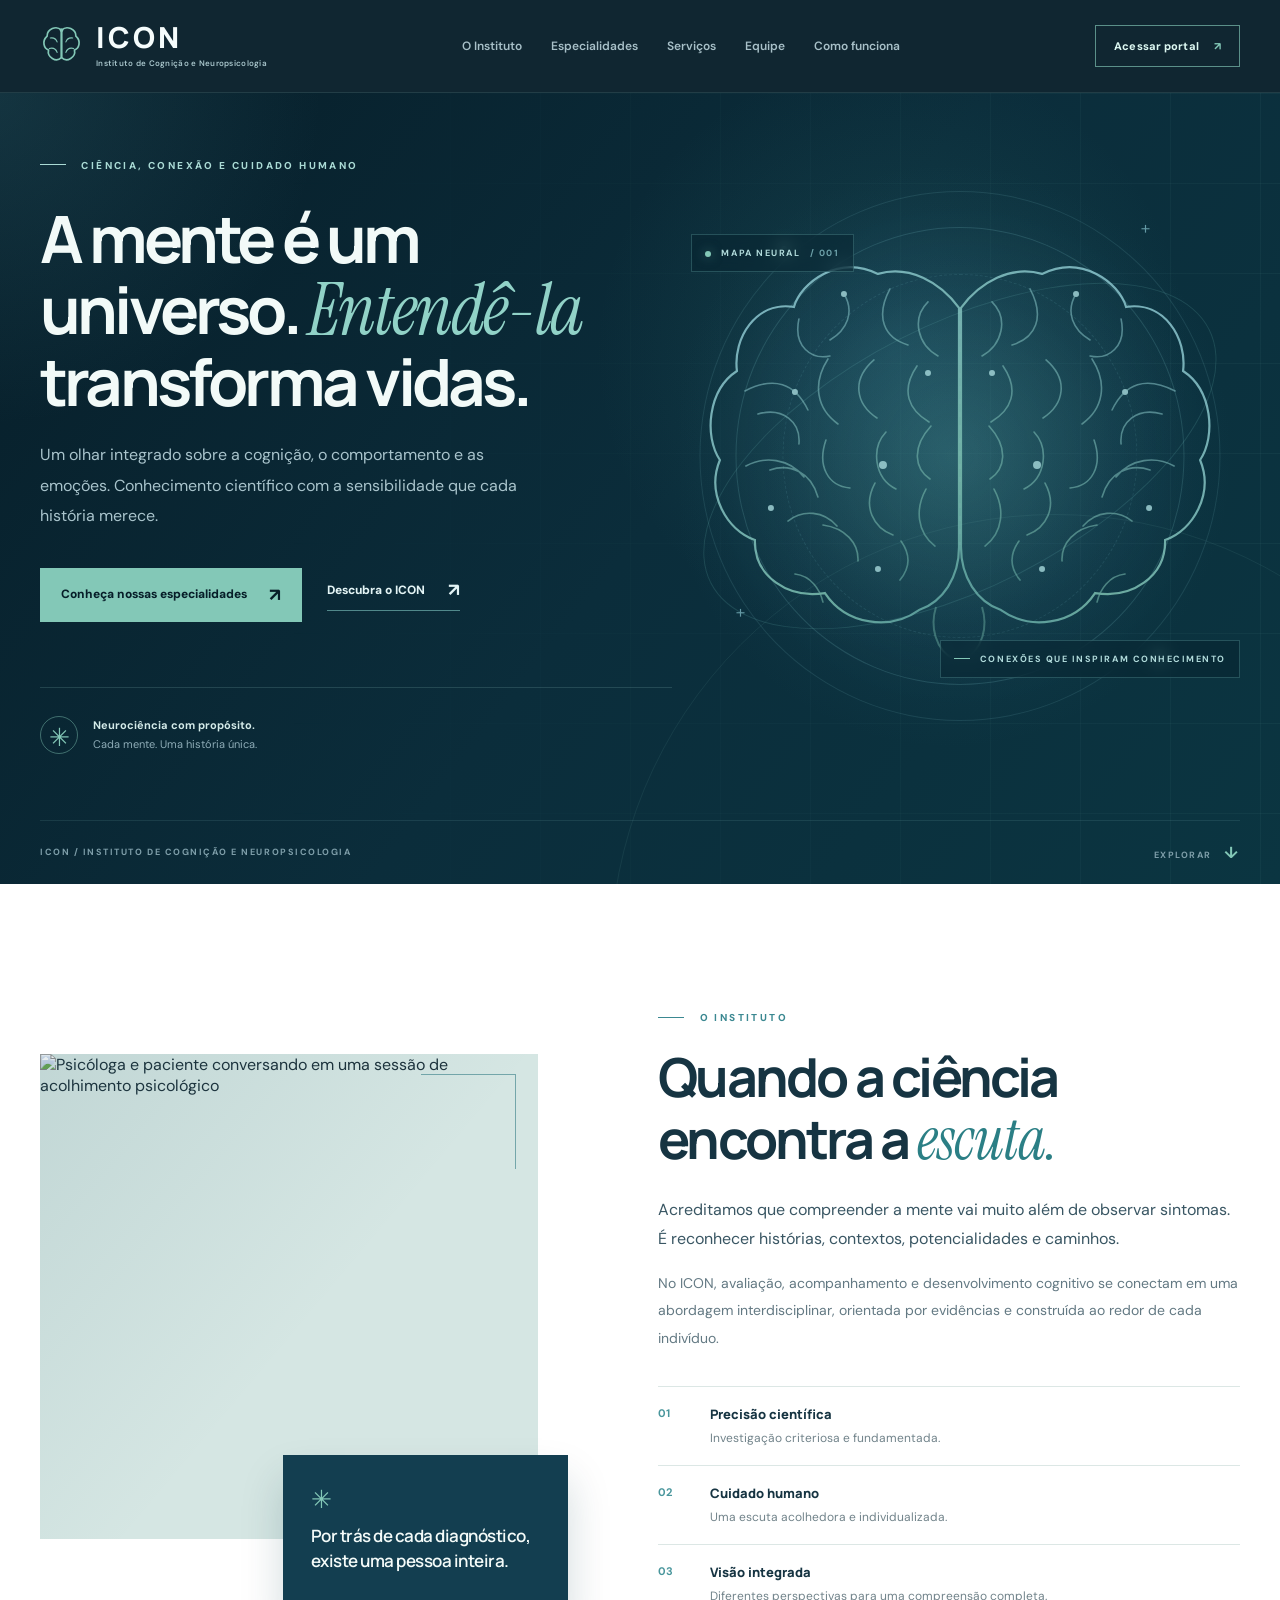
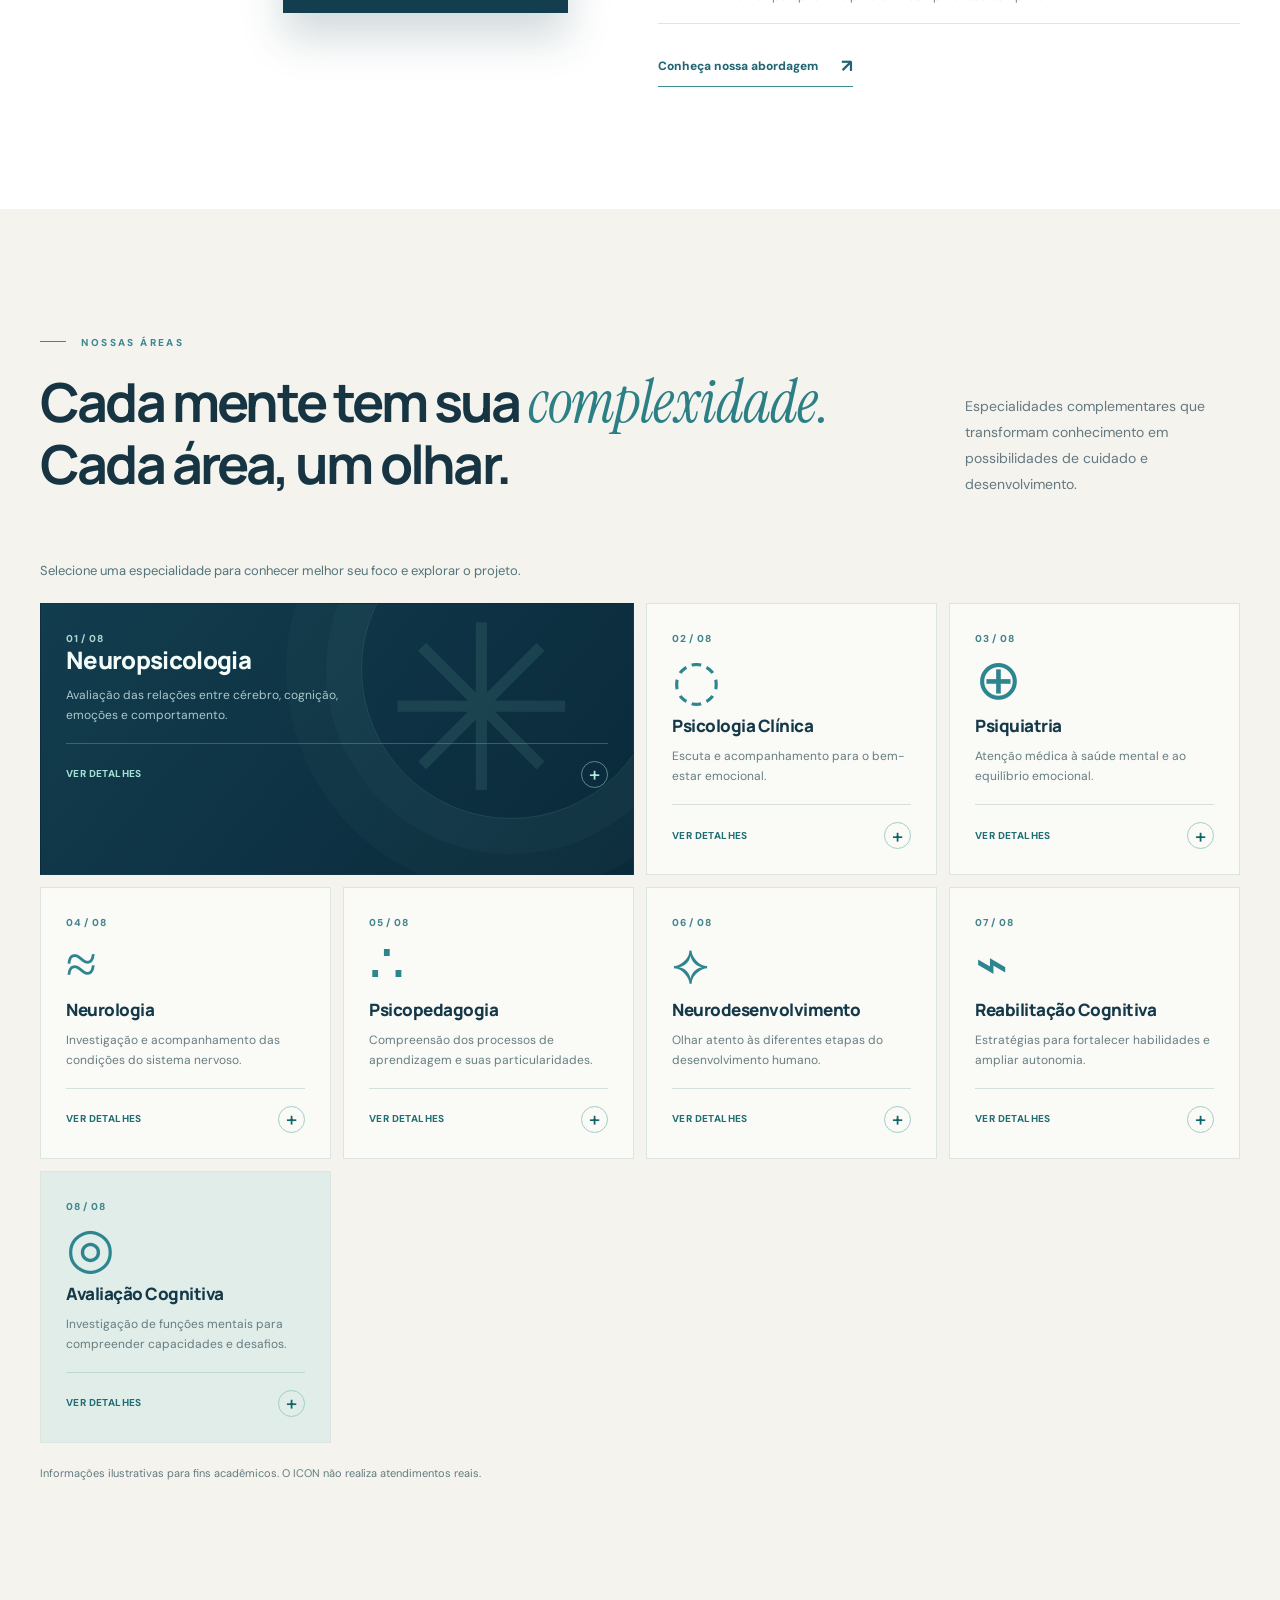
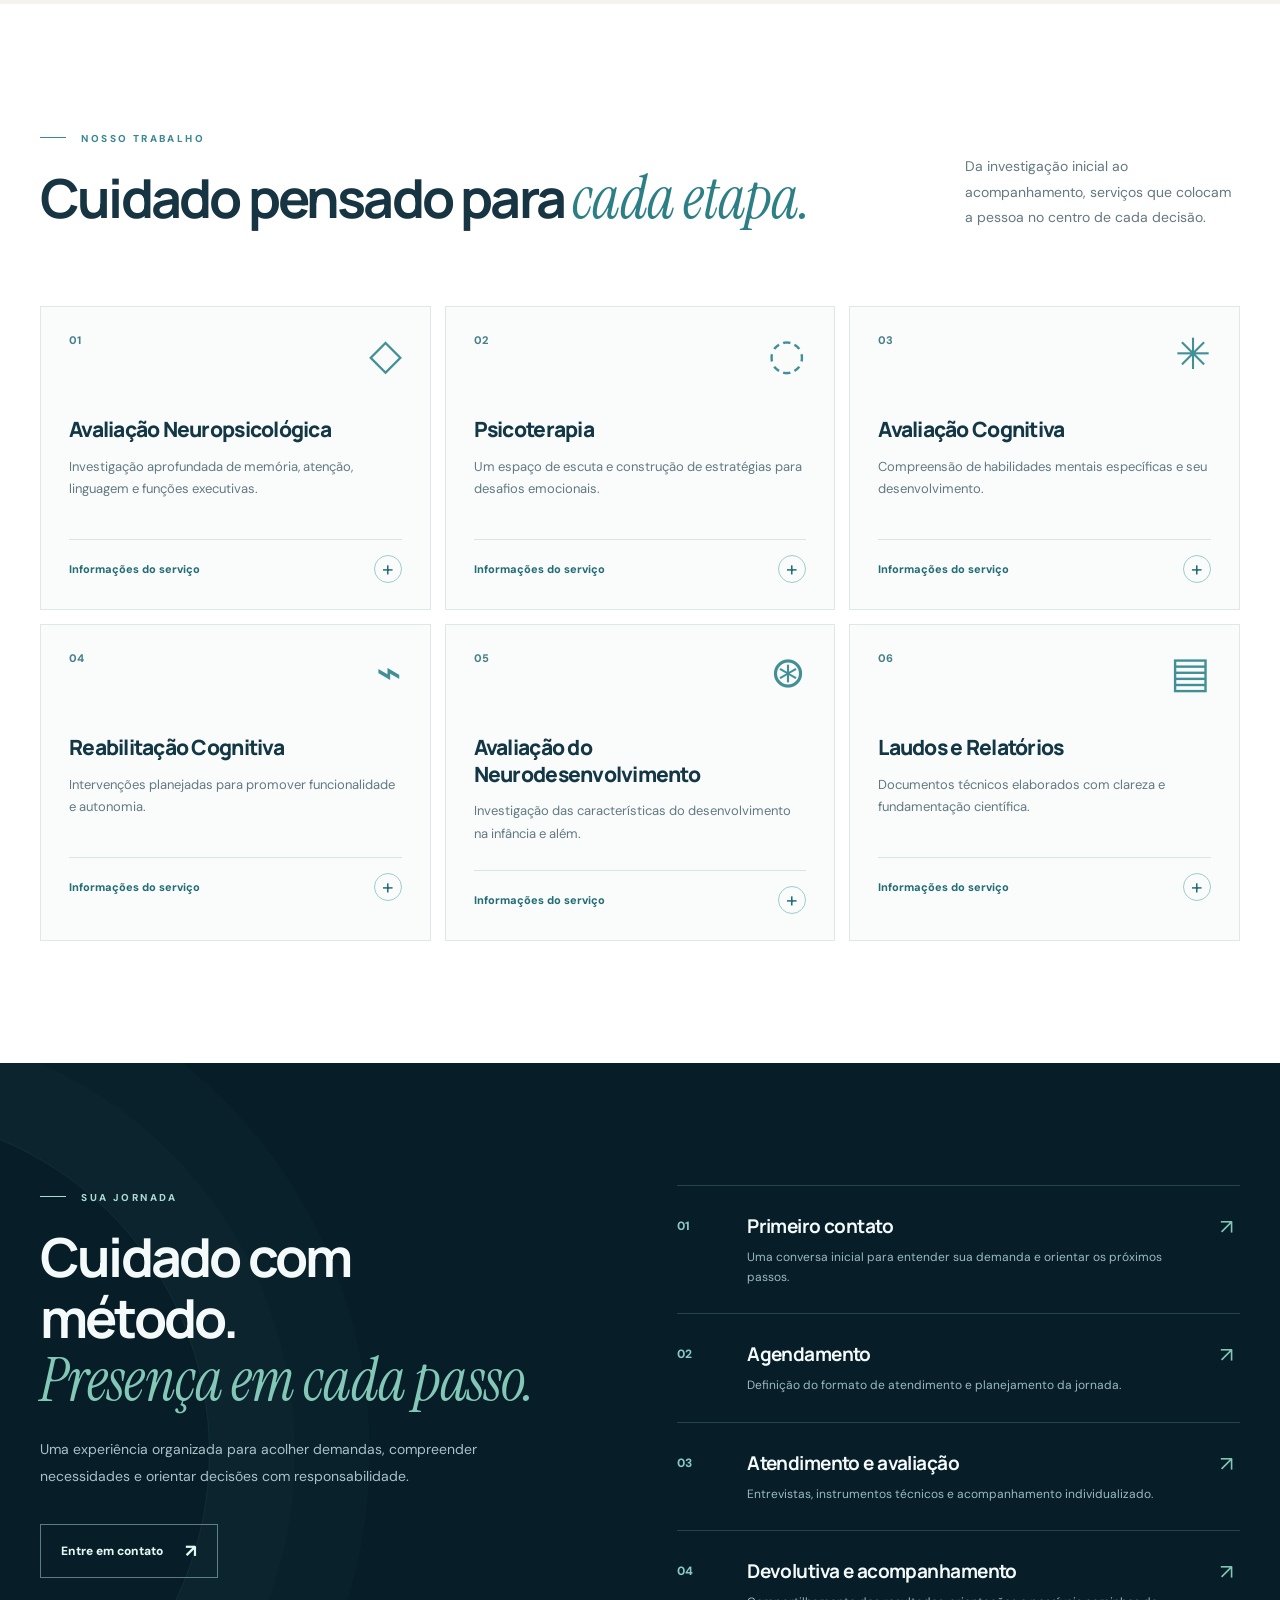
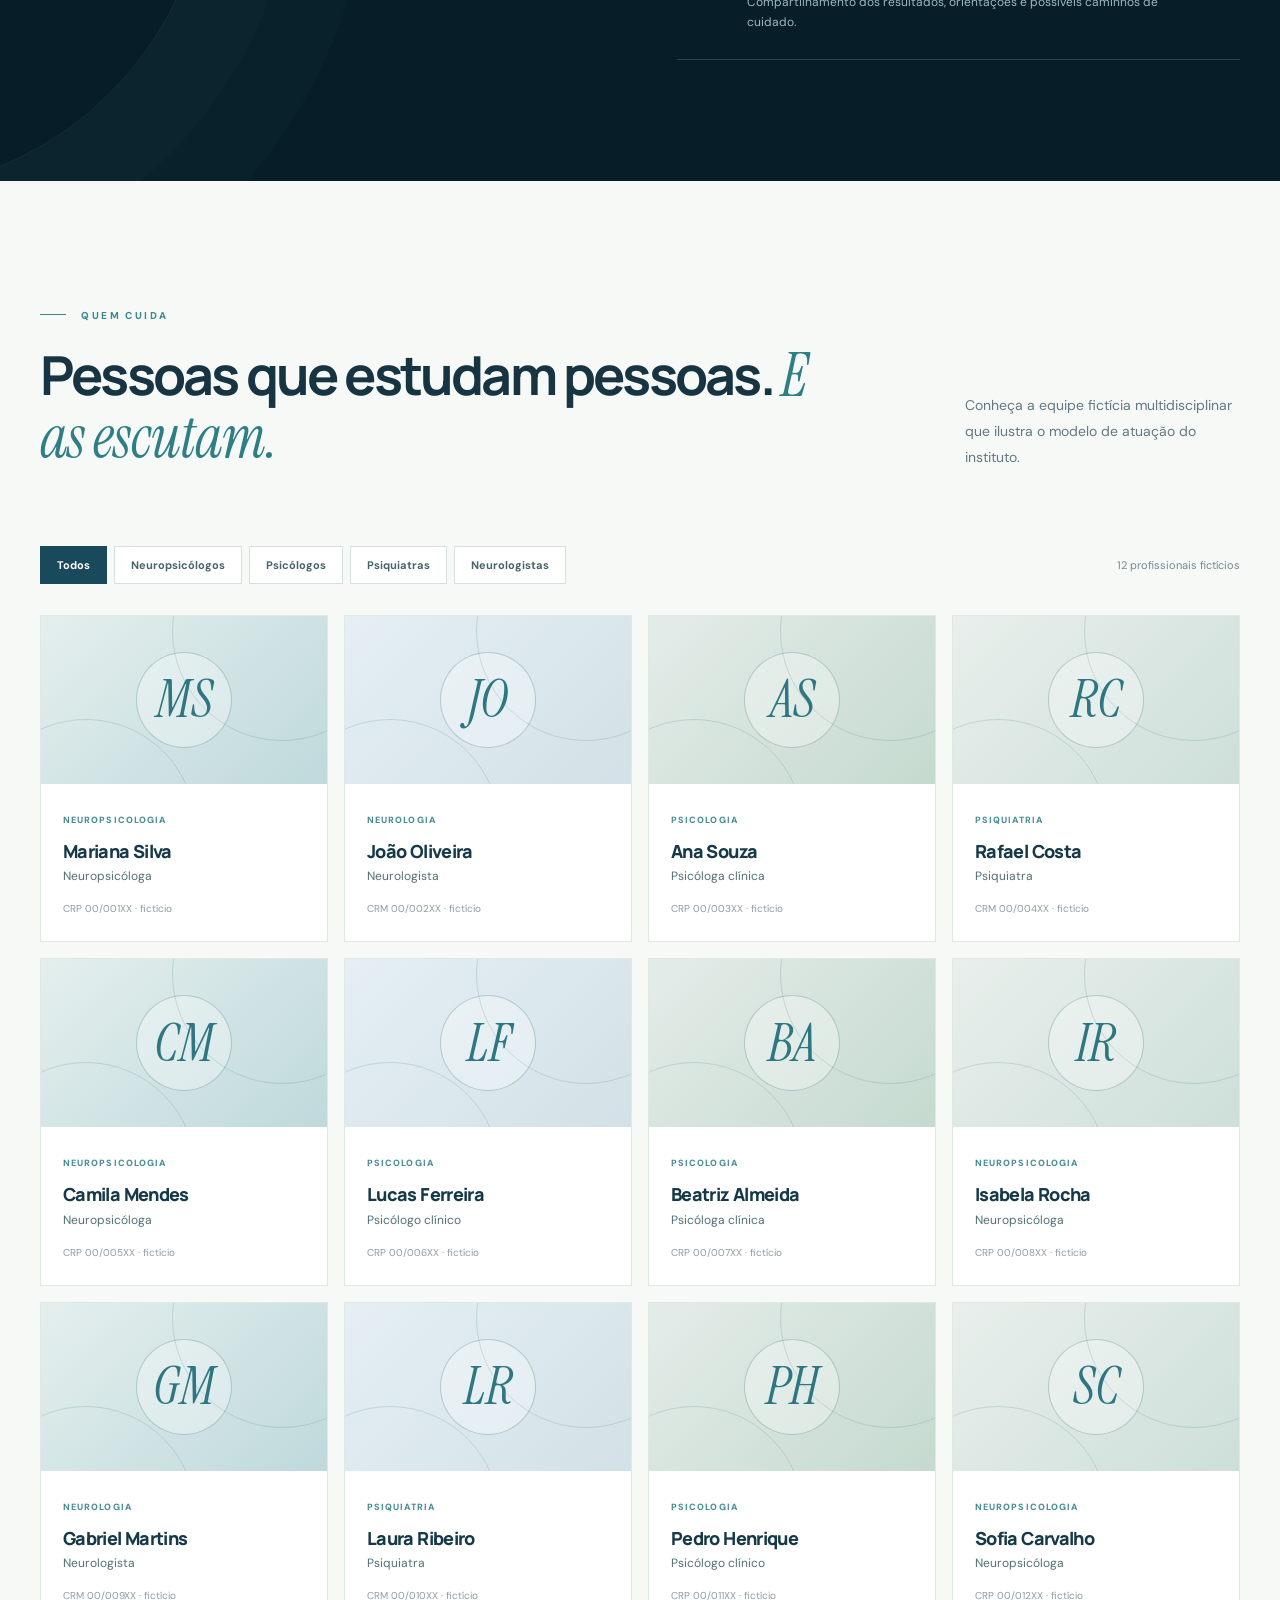
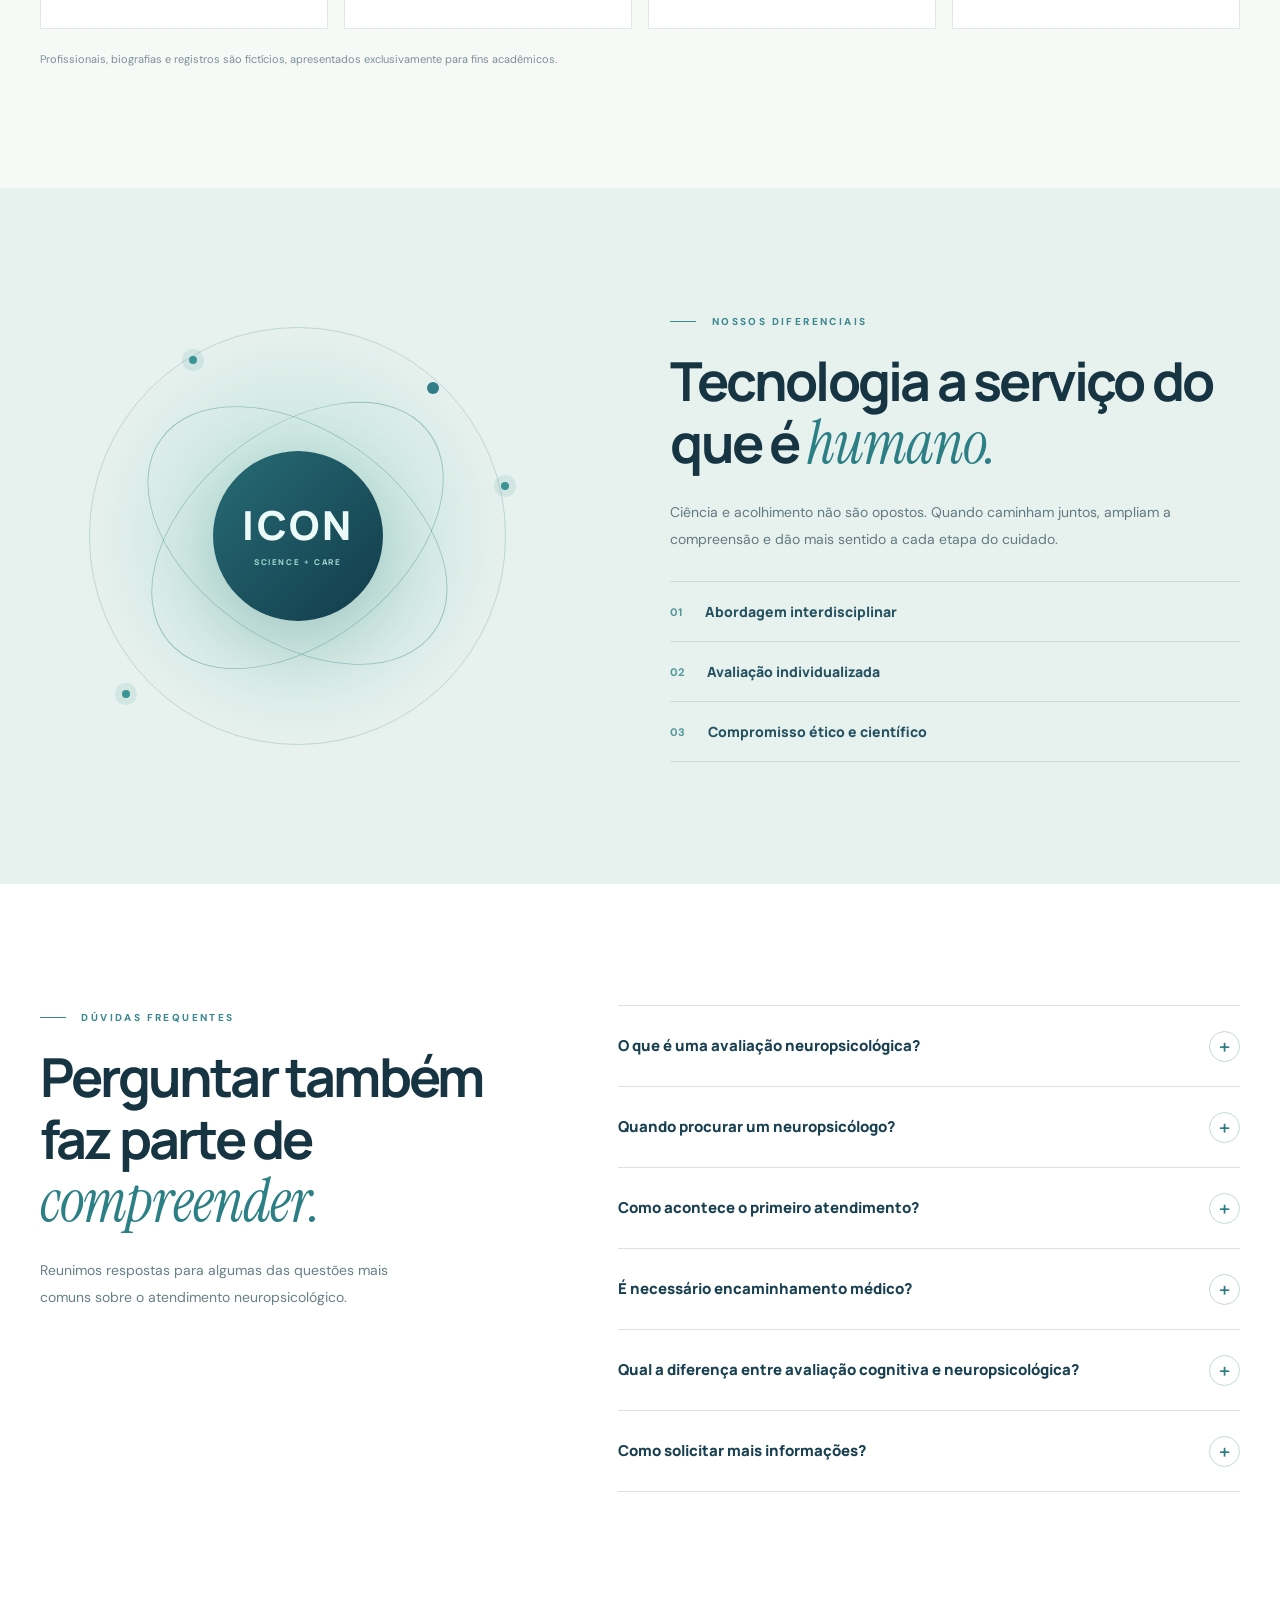
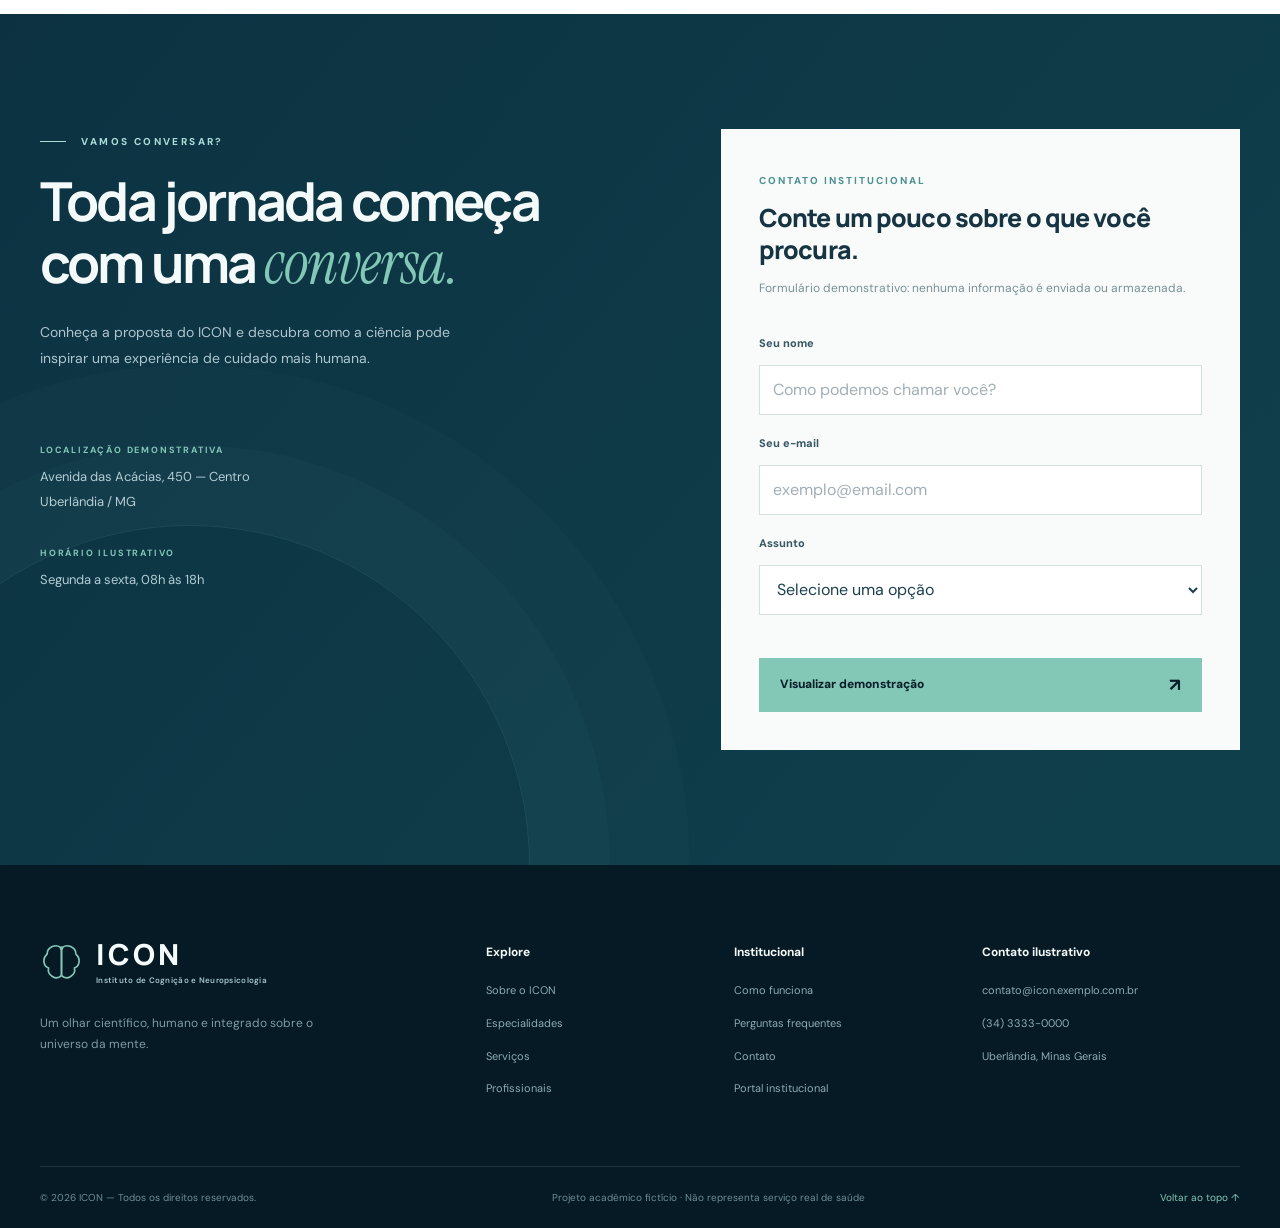
==== index.html @ bfce8fc2 "chore(home): alinhar cadastro ao login demonstrativo e atualizar versão do CSS" ====
<!DOCTYPE html>
<html lang="pt-BR">
<head>
  <meta charset="utf-8">
  <meta name="viewport" content="width=device-width, initial-scale=1">
  <meta name="theme-color" content="#071e29">
  <meta name="description" content="ICON — Instituto de Cognição e Neuropsicologia. Ciência, escuta e cuidado para compreender a mente humana. Projeto acadêmico demonstrativo.">
  <title>ICON — Instituto de Cognição e Neuropsicologia</title>
  <link rel="preconnect" href="https://fonts.googleapis.com">
  <link rel="preconnect" href="https://fonts.gstatic.com" crossorigin>
  <link href="https://fonts.googleapis.com/css2?family=DM+Sans:wght@400;500;600;700&family=Manrope:wght@400;500;600;700;800&family=Instrument+Serif:ital@0;1&display=swap" rel="stylesheet">
  <link rel="stylesheet" href="icon.css?v=20261116-visual-v2">
  <script src="cerebro-hero.js?v=transparent-network-20261115" defer></script>
</head>
<body class="icon-page-home">
  <a class="skip-link" href="#conteudo">Pular para o conteúdo</a>

  <!-- CABEÇALHO: totalmente reconstruído, sem dependências do index anterior. -->
  <header class="site-header" id="cabecalho">
    <div class="header-inner wrap">
      <a class="brand" href="#inicio" aria-label="ICON — voltar ao início">
        <svg class="brand-mark" viewBox="0 0 46 46" fill="none" aria-hidden="true">
          <path d="M22.8 6.5c-5.5-5.4-15.2-1-15.2 6.4-5.9 5.4-3.4 13.1 1.5 14.9-1.6 7.7 8 13.8 13.7 8.2V6.5Z" stroke="currentColor" stroke-width="1.8"/>
          <path d="M23.2 6.5c5.5-5.4 15.2-1 15.2 6.4 5.9 5.4 3.4 13.1-1.5 14.9 1.6 7.7-8 13.8-13.7 8.2V6.5Z" stroke="currentColor" stroke-width="1.8"/>
          <path d="M11 15c4-.7 6.2 1.1 7.3 4.1M9.9 26.2c4.1-1 7.1.2 8.4 4.2M35 15c-4-.7-6.2 1.1-7.3 4.1m8.4 7.1c-4.1-1-7.1.2-8.4 4.2" stroke="currentColor" stroke-width="1.2" stroke-linecap="round"/>
          <circle cx="23" cy="6.5" r="2" fill="#83C8B7"/>
        </svg>
        <span class="brand-copy"><strong>ICON</strong><small>Instituto de Cognição e Neuropsicologia</small></span>
      </a>
      <nav class="nav-desktop" aria-label="Navegação principal">
        <a href="#sobre">O Instituto</a>
        <a href="#especialidades">Especialidades</a>
        <a href="#servicos">Serviços</a>
        <a href="#profissionais">Equipe</a>
        <a href="#como-funciona">Como funciona</a>
      </nav>
      <div class="header-actions">
        <a class="portal-link" href="#portal-auth-dialog">Acessar portal <span aria-hidden="true">↗</span></a>
        <details class="menu-nojs">
          <summary class="menu-toggle" aria-label="Abrir navegação"><span></span><span></span><span></span></summary>
          <nav class="nav-mobile" aria-label="Navegação móvel">
            <a href="#inicio">Início</a><a href="#sobre">O Instituto</a><a href="#especialidades">Especialidades</a>
            <a href="#servicos">Serviços</a><a href="#profissionais">Equipe</a><a href="#como-funciona">Como funciona</a>
            <a href="#faq">Dúvidas</a><a href="#contato">Contato</a><a href="#portal-auth-dialog">Acessar portal ↗</a>
          </nav>
        </details>
      </div>
    </div>
  </header>

  <main id="conteudo">
    <!-- HERO: cérebro em WebGL transparente à direita; SVG permanece como fallback. -->
    <section class="hero" id="inicio" aria-labelledby="hero-title">
      <div class="hero-grid" aria-hidden="true"></div>
      <div class="hero-ambient" aria-hidden="true"></div>
      <div class="hero-inner wrap">
        <div class="hero-copy">
          <div class="eyebrow eyebrow-light"><span class="eyebrow-line"></span> CIÊNCIA, CONEXÃO E CUIDADO HUMANO</div>
          <h1 id="hero-title">A mente é um universo. <em>Entendê-la</em> transforma vidas.</h1>
          <p>Um olhar integrado sobre a cognição, o comportamento e as emoções. Conhecimento científico com a sensibilidade que cada história merece.</p>
          <div class="hero-cta">
            <a class="btn btn-mint" href="#especialidades">Conheça nossas especialidades <span aria-hidden="true">↗</span></a>
            <a class="text-link text-link-light" href="#sobre">Descubra o ICON <span aria-hidden="true">↗</span></a>
          </div>
          <div class="hero-signature"><span class="signature-symbol" aria-hidden="true">✳</span><span><strong>Neurociência com propósito.</strong><br>Cada mente. Uma história única.</span></div>
        </div>

        <div class="hero-visual" aria-label="Visualização de um cérebro formado por neurônios e conexões em três dimensões" role="img">
          <div class="brain-orbit orbit-one" aria-hidden="true"></div>
          <div class="brain-orbit orbit-two" aria-hidden="true"></div>
          <div class="brain-radial" aria-hidden="true"></div>
          <div class="brain-scan scan-a" aria-hidden="true"></div>
          <div class="brain-scan scan-b" aria-hidden="true"></div>
          <div class="brain-model" id="brain-model" aria-hidden="true">
            <!-- Fallback autoral em SVG; não fica vazio sem WebGL/CDN ou com movimento reduzido. -->
            <svg class="brain-fallback" viewBox="0 0 560 530" fill="none" xmlns="http://www.w3.org/2000/svg" aria-hidden="true">
              <defs>
                <linearGradient id="brainGradient" x1="86" y1="48" x2="472" y2="480" gradientUnits="userSpaceOnUse"><stop stop-color="#97D1DF"/><stop offset=".52" stop-color="#83C8B7"/><stop offset="1" stop-color="#3A8498"/></linearGradient>
                <radialGradient id="brainGlow"><stop stop-color="#78BBD2" stop-opacity=".16"/><stop offset="1" stop-color="#78BBD2" stop-opacity="0"/></radialGradient>
                <g id="brainHalf"><path d="M279 117C260 91 229 74 198 83c-40-20-77 9-84 33-38-6-61 31-57 64-29 19-33 65-17 89-14 34 7 70 35 80-1 37 34 59 70 53 22 33 66 37 94 17 23-8 41-32 40-66V117Z" stroke="url(#brainGradient)" stroke-width="2.2"/>
                <g stroke="url(#brainGradient)" stroke-width="1.6" stroke-linecap="round" opacity=".65">
                  <path d="M248 111c-17 17-10 43 10 54m-48-67c-15 28-6 49 18 56m-64-51c11 18 3 36-14 46m-31-21c-6 28 13 41 31 37m-85 35c29-15 50-8 63 19m20-51c-16 25-11 50 10 65m36-64c-23 20-18 44 3 58m40-52c-17 25-8 44 12 56m-171-8c25-7 43 8 41 30m-53 22c18-10 43-8 58 11m22-37c-9 26 2 46 24 48m36-56c-15 16-12 46 10 57m35-63c-20 22-16 43-1 53m-160-9c20-7 41 2 48 27m-30 24c15-12 36-10 49 5m38-43c-13 24-1 45 18 52m33-46c-11 20-9 43 9 57m-112-21c22 3 36 18 35 36m43-20c10 14 9 27-1 39m-105-6c16 2 25 15 28 28"/>
                </g><g fill="#A9DBDE"><circle cx="164" cy="103" r="3"/><circle cx="115" cy="201" r="3"/><circle cx="203" cy="274" r="4"/><circle cx="248" cy="182" r="3"/><circle cx="91" cy="317" r="3"/><circle cx="198" cy="378" r="3"/></g>
                </g>
              </defs>
              <circle cx="280" cy="265" r="256" fill="url(#brainGlow)"/>
              <use href="#brainHalf"/><use href="#brainHalf" transform="translate(560 0) scale(-1 1)"/>
              <path d="M280 117v237" stroke="#A8DFD9" stroke-opacity=".22" stroke-width="1.2" stroke-dasharray="5 8"/>
              <path d="M256 416c-6 19-1 43 18 52m28-52c6 19 1 43-18 52" stroke="#83C8B7" stroke-opacity=".48" stroke-width="2"/>
            </svg>
          </div>
          <div class="brain-tag brain-tag-top"><span class="tag-pulse"></span> MAPA NEURAL <span class="brain-tag-faint">/ 001</span></div>
          <div class="brain-tag brain-tag-bottom"><span class="tag-line"></span> CONEXÕES QUE INSPIRAM CONHECIMENTO</div>
          <span class="brain-cross cross-top" aria-hidden="true">+</span>
          <span class="brain-cross cross-bottom" aria-hidden="true">+</span>
        </div>
      </div>
      <div class="hero-bottom wrap"><span>ICON / INSTITUTO DE COGNIÇÃO E NEUROPSICOLOGIA</span><span>EXPLORAR <span aria-hidden="true">↓</span></span></div>
    </section>


    <section class="about section-pad" id="sobre" aria-labelledby="about-title">
      <div class="wrap about-grid">
        <div class="about-image-col reveal">
          <div class="about-image-frame"><img src="https://images.unsplash.com/photo-1758273241078-8eec353836be?auto=format&fit=crop&w=1200&q=82" alt="Psicóloga e paciente conversando em uma sessão de acolhimento psicológico" loading="lazy" decoding="async" referrerpolicy="no-referrer"><span class="about-image-decoration" aria-hidden="true"></span></div>
          <div class="about-note"><span class="note-icon" aria-hidden="true">✳</span><p>Por trás de cada diagnóstico, existe uma pessoa inteira.</p></div>
        </div>
        <div class="about-text reveal">
          <span class="eyebrow eyebrow-dark"><span class="eyebrow-line"></span> O INSTITUTO</span>
          <h2 class="section-heading" id="about-title">Quando a ciência encontra a <em>escuta.</em></h2>
          <p class="lead">Acreditamos que compreender a mente vai muito além de observar sintomas. É reconhecer histórias, contextos, potencialidades e caminhos.</p>
          <p>No ICON, avaliação, acompanhamento e desenvolvimento cognitivo se conectam em uma abordagem interdisciplinar, orientada por evidências e construída ao redor de cada indivíduo.</p>
          <div class="about-list">
            <div><span class="tiny-icon">01</span><span>Precisão científica <small>Investigação criteriosa e fundamentada.</small></span></div>
            <div><span class="tiny-icon">02</span><span>Cuidado humano <small>Uma escuta acolhedora e individualizada.</small></span></div>
            <div><span class="tiny-icon">03</span><span>Visão integrada <small>Diferentes perspectivas para uma compreensão completa.</small></span></div>
          </div>
          <a href="#como-funciona" class="text-link">Conheça nossa abordagem <span aria-hidden="true">↗</span></a>
        </div>
      </div>
    </section>

    <section class="specialties section-pad" id="especialidades" aria-labelledby="specialties-title">
      <div class="wrap">
        <div class="section-intro reveal"><div><span class="eyebrow eyebrow-dark"><span class="eyebrow-line"></span> NOSSAS ÁREAS</span><h2 class="section-heading" id="specialties-title">Cada mente tem sua <em>complexidade.</em><br>Cada área, um olhar.</h2></div><p>Especialidades complementares que transformam conhecimento em possibilidades de cuidado e desenvolvimento.</p></div>
        <p class="specialty-instruction">Selecione uma especialidade para conhecer melhor seu foco e explorar o projeto.</p>
        <div class="specialty-grid">
          <details class="specialty-card specialty-feature" name="icon-especialidades">
            <summary class="specialty-summary">
              <span class="card-index">01 / 08</span>
              <span class="specialty-symbol" aria-hidden="true">✳</span>
              <h3>Neuropsicologia</h3>
              <p>Avaliação das relações entre cérebro, cognição, emoções e comportamento.</p>
              <span class="specialty-expand-hint"><span class="specialty-action-label">Ver detalhes</span><span class="specialty-toggle-symbol" aria-hidden="true">+</span></span>
            </summary>
            <div class="specialty-detail">
              <span class="specialty-detail-kicker">O QUE ESSA ÁREA ESTUDA</span>
              <p>Investiga memória, atenção, linguagem e planejamento por meio de entrevistas, observação e instrumentos de avaliação.</p>
              <a href="#servicos" class="specialty-detail-link">Explorar serviços relacionados <span aria-hidden="true">↗</span></a>
            </div>
          </details>
          <details class="specialty-card" name="icon-especialidades">
            <summary class="specialty-summary">
              <span class="card-index">02 / 08</span>
              <span class="specialty-glyph" aria-hidden="true">◌</span>
              <h3>Psicologia Clínica</h3>
              <p>Escuta e acompanhamento para o bem-estar emocional.</p>
              <span class="specialty-expand-hint"><span class="specialty-action-label">Ver detalhes</span><span class="specialty-toggle-symbol" aria-hidden="true">+</span></span>
            </summary>
            <div class="specialty-detail">
              <span class="specialty-detail-kicker">O QUE ESSA ÁREA ESTUDA</span>
              <p>Acompanha questões emocionais e relacionais por meio de escuta profissional e estratégias de cuidado psicológico adequadas a cada contexto.</p>
              <a href="#servicos" class="specialty-detail-link">Conhecer a psicoterapia <span aria-hidden="true">↗</span></a>
            </div>
          </details>
          <details class="specialty-card" name="icon-especialidades">
            <summary class="specialty-summary">
              <span class="card-index">03 / 08</span>
              <span class="specialty-glyph" aria-hidden="true">⊕</span>
              <h3>Psiquiatria</h3>
              <p>Atenção médica à saúde mental e ao equilíbrio emocional.</p>
              <span class="specialty-expand-hint"><span class="specialty-action-label">Ver detalhes</span><span class="specialty-toggle-symbol" aria-hidden="true">+</span></span>
            </summary>
            <div class="specialty-detail">
              <span class="specialty-detail-kicker">O QUE ESSA ÁREA ESTUDA</span>
              <p>Especialidade médica dedicada à avaliação e ao acompanhamento da saúde mental, incluindo tratamento médico quando indicado.</p>
              <a href="#profissionais" class="specialty-detail-link">Conhecer a equipe ilustrativa <span aria-hidden="true">↗</span></a>
            </div>
          </details>
          <details class="specialty-card" name="icon-especialidades">
            <summary class="specialty-summary">
              <span class="card-index">04 / 08</span>
              <span class="specialty-glyph" aria-hidden="true">≈</span>
              <h3>Neurologia</h3>
              <p>Investigação e acompanhamento das condições do sistema nervoso.</p>
              <span class="specialty-expand-hint"><span class="specialty-action-label">Ver detalhes</span><span class="specialty-toggle-symbol" aria-hidden="true">+</span></span>
            </summary>
            <div class="specialty-detail">
              <span class="specialty-detail-kicker">O QUE ESSA ÁREA ESTUDA</span>
              <p>Especialidade médica voltada ao cérebro, à medula e aos nervos, que investiga condições neurológicas e acompanha sua evolução.</p>
              <a href="#profissionais" class="specialty-detail-link">Conhecer a equipe ilustrativa <span aria-hidden="true">↗</span></a>
            </div>
          </details>
          <details class="specialty-card" name="icon-especialidades">
            <summary class="specialty-summary">
              <span class="card-index">05 / 08</span>
              <span class="specialty-glyph" aria-hidden="true">∴</span>
              <h3>Psicopedagogia</h3>
              <p>Compreensão dos processos de aprendizagem e suas particularidades.</p>
              <span class="specialty-expand-hint"><span class="specialty-action-label">Ver detalhes</span><span class="specialty-toggle-symbol" aria-hidden="true">+</span></span>
            </summary>
            <div class="specialty-detail">
              <span class="specialty-detail-kicker">O QUE ESSA ÁREA ESTUDA</span>
              <p>Estuda como as pessoas aprendem e busca estratégias de apoio diante de dificuldades e diferenças nos processos de aprendizagem.</p>
              <a href="#servicos" class="specialty-detail-link">Conhecer os serviços ilustrativos <span aria-hidden="true">↗</span></a>
            </div>
          </details>
          <details class="specialty-card" name="icon-especialidades">
            <summary class="specialty-summary">
              <span class="card-index">06 / 08</span>
              <span class="specialty-glyph" aria-hidden="true">⟡</span>
              <h3>Neurodesenvolvimento</h3>
              <p>Olhar atento às diferentes etapas do desenvolvimento humano.</p>
              <span class="specialty-expand-hint"><span class="specialty-action-label">Ver detalhes</span><span class="specialty-toggle-symbol" aria-hidden="true">+</span></span>
            </summary>
            <div class="specialty-detail">
              <span class="specialty-detail-kicker">O QUE ESSA ÁREA ESTUDA</span>
              <p>Observa comunicação, aprendizagem e comportamento ao longo do desenvolvimento, respeitando ritmos e necessidades individuais.</p>
              <a href="#servicos" class="specialty-detail-link">Explorar avaliação do desenvolvimento <span aria-hidden="true">↗</span></a>
            </div>
          </details>
          <details class="specialty-card" name="icon-especialidades">
            <summary class="specialty-summary">
              <span class="card-index">07 / 08</span>
              <span class="specialty-glyph" aria-hidden="true">⌁</span>
              <h3>Reabilitação Cognitiva</h3>
              <p>Estratégias para fortalecer habilidades e ampliar autonomia.</p>
              <span class="specialty-expand-hint"><span class="specialty-action-label">Ver detalhes</span><span class="specialty-toggle-symbol" aria-hidden="true">+</span></span>
            </summary>
            <div class="specialty-detail">
              <span class="specialty-detail-kicker">O QUE ESSA ÁREA ESTUDA</span>
              <p>Planeja atividades e estratégias de compensação para apoiar habilidades cognitivas e tarefas do cotidiano.</p>
              <a href="#servicos" class="specialty-detail-link">Conhecer reabilitação cognitiva <span aria-hidden="true">↗</span></a>
            </div>
          </details>
          <details class="specialty-card specialty-accent" name="icon-especialidades">
            <summary class="specialty-summary">
              <span class="card-index">08 / 08</span>
              <span class="specialty-glyph" aria-hidden="true">◎</span>
              <h3>Avaliação Cognitiva</h3>
              <p>Investigação de funções mentais para compreender capacidades e desafios.</p>
              <span class="specialty-expand-hint"><span class="specialty-action-label">Ver detalhes</span><span class="specialty-toggle-symbol" aria-hidden="true">+</span></span>
            </summary>
            <div class="specialty-detail">
              <span class="specialty-detail-kicker">O QUE ESSA ÁREA ESTUDA</span>
              <p>Explora atenção, memória e raciocínio para reconhecer habilidades e áreas que podem precisar de apoio.</p>
              <a href="#servicos" class="specialty-detail-link">Explorar avaliação cognitiva <span aria-hidden="true">↗</span></a>
            </div>
          </details>
        </div>
        <p class="specialty-disclaimer">Informações ilustrativas para fins acadêmicos. O ICON não realiza atendimentos reais.</p>
      </div>
    </section>

    <section class="services section-pad" id="servicos" aria-labelledby="services-title">
      <div class="wrap">
        <div class="section-intro"><div><span class="eyebrow eyebrow-dark"><span class="eyebrow-line"></span> NOSSO TRABALHO</span><h2 class="section-heading" id="services-title">Cuidado pensado para <em>cada etapa.</em></h2></div><p>Da investigação inicial ao acompanhamento, serviços que colocam a pessoa no centro de cada decisão.</p></div>
        <div class="service-grid">
          <details class="service-card" name="icon-servicos">
            <summary class="service-summary">
              <div class="service-top"><span>01</span><span class="service-ico" aria-hidden="true">◇</span></div>
              <h3>Avaliação Neuropsicológica</h3>
              <p>Investigação aprofundada de memória, atenção, linguagem e funções executivas.</p>
              <span class="service-toggle"><span class="service-toggle-label">Informações do serviço</span><span class="service-toggle-icon" aria-hidden="true">+</span></span>
            </summary>
            <div class="service-detail">
              <span class="service-detail-eyebrow">COMO FUNCIONA</span>
              <p>Investiga aspectos de memória, atenção, linguagem, raciocínio e funções executivas. O processo demonstrado pode envolver entrevistas, instrumentos de avaliação e devolutiva para orientar decisões.</p>
              <p class="service-detail-disclaimer">Exemplo ilustrativo de um projeto acadêmico. Não representa oferta real de atendimento.</p>
            </div>
          </details>
          <details class="service-card" name="icon-servicos">
            <summary class="service-summary">
              <div class="service-top"><span>02</span><span class="service-ico" aria-hidden="true">◌</span></div>
              <h3>Psicoterapia</h3>
              <p>Um espaço de escuta e construção de estratégias para desafios emocionais.</p>
              <span class="service-toggle"><span class="service-toggle-label">Informações do serviço</span><span class="service-toggle-icon" aria-hidden="true">+</span></span>
            </summary>
            <div class="service-detail">
              <span class="service-detail-eyebrow">COMO FUNCIONA</span>
              <p>A psicoterapia oferece um espaço de escuta e reflexão, com estratégias para compreender emoções, relacionamentos e desafios da vida cotidiana.</p>
              <p class="service-detail-disclaimer">Exemplo ilustrativo de um projeto acadêmico. Não representa oferta real de atendimento.</p>
            </div>
          </details>
          <details class="service-card" name="icon-servicos">
            <summary class="service-summary">
              <div class="service-top"><span>03</span><span class="service-ico" aria-hidden="true">✳</span></div>
              <h3>Avaliação Cognitiva</h3>
              <p>Compreensão de habilidades mentais específicas e seu desenvolvimento.</p>
              <span class="service-toggle"><span class="service-toggle-label">Informações do serviço</span><span class="service-toggle-icon" aria-hidden="true">+</span></span>
            </summary>
            <div class="service-detail">
              <span class="service-detail-eyebrow">COMO FUNCIONA</span>
              <p>Explora habilidades como atenção, memória e raciocínio, identificando pontos fortes e áreas que podem necessitar de acompanhamento.</p>
              <p class="service-detail-disclaimer">Exemplo ilustrativo de um projeto acadêmico. Não representa oferta real de atendimento.</p>
            </div>
          </details>
          <details class="service-card" name="icon-servicos">
            <summary class="service-summary">
              <div class="service-top"><span>04</span><span class="service-ico" aria-hidden="true">⌁</span></div>
              <h3>Reabilitação Cognitiva</h3>
              <p>Intervenções planejadas para promover funcionalidade e autonomia.</p>
              <span class="service-toggle"><span class="service-toggle-label">Informações do serviço</span><span class="service-toggle-icon" aria-hidden="true">+</span></span>
            </summary>
            <div class="service-detail">
              <span class="service-detail-eyebrow">COMO FUNCIONA</span>
              <p>Reúne atividades e estratégias individualizadas que ajudam a fortalecer ou compensar habilidades cognitivas, visando maior autonomia.</p>
              <p class="service-detail-disclaimer">Exemplo ilustrativo de um projeto acadêmico. Não representa oferta real de atendimento.</p>
            </div>
          </details>
          <details class="service-card" name="icon-servicos">
            <summary class="service-summary">
              <div class="service-top"><span>05</span><span class="service-ico" aria-hidden="true">⊛</span></div>
              <h3>Avaliação do Neurodesenvolvimento</h3>
              <p>Investigação das características do desenvolvimento na infância e além.</p>
              <span class="service-toggle"><span class="service-toggle-label">Informações do serviço</span><span class="service-toggle-icon" aria-hidden="true">+</span></span>
            </summary>
            <div class="service-detail">
              <span class="service-detail-eyebrow">COMO FUNCIONA</span>
              <p>Considera aspectos da aprendizagem, da linguagem, do comportamento e do desenvolvimento, respeitando o contexto familiar e escolar.</p>
              <p class="service-detail-disclaimer">Exemplo ilustrativo de um projeto acadêmico. Não representa oferta real de atendimento.</p>
            </div>
          </details>
          <details class="service-card" name="icon-servicos">
            <summary class="service-summary">
              <div class="service-top"><span>06</span><span class="service-ico" aria-hidden="true">▤</span></div>
              <h3>Laudos e Relatórios</h3>
              <p>Documentos técnicos elaborados com clareza e fundamentação científica.</p>
              <span class="service-toggle"><span class="service-toggle-label">Informações do serviço</span><span class="service-toggle-icon" aria-hidden="true">+</span></span>
            </summary>
            <div class="service-detail">
              <span class="service-detail-eyebrow">COMO FUNCIONA</span>
              <p>Explica como resultados de avaliações e observações podem ser organizados em documentos técnicos, respeitando critérios éticos e profissionais.</p>
              <p class="service-detail-disclaimer">Exemplo ilustrativo de um projeto acadêmico. Não representa oferta real de atendimento.</p>
            </div>
          </details>
        </div>
      </div>
    </section>

    <section class="method section-pad" id="como-funciona" aria-labelledby="method-title">
      <div class="wrap method-grid">
        <div class="method-heading reveal"><span class="eyebrow eyebrow-light"><span class="eyebrow-line"></span> SUA JORNADA</span><h2 class="section-heading section-heading-light" id="method-title">Cuidado com método.<br><em>Presença em cada passo.</em></h2><p>Uma experiência organizada para acolher demandas, compreender necessidades e orientar decisões com responsabilidade.</p><a href="#contato" class="btn btn-outline-light">Entre em contato <span aria-hidden="true">↗</span></a></div>
        <ol class="method-steps reveal">
          <li><span class="step-number">01</span><div><h3>Primeiro contato</h3><p>Uma conversa inicial para entender sua demanda e orientar os próximos passos.</p></div><span aria-hidden="true">↗</span></li>
          <li><span class="step-number">02</span><div><h3>Agendamento</h3><p>Definição do formato de atendimento e planejamento da jornada.</p></div><span aria-hidden="true">↗</span></li>
          <li><span class="step-number">03</span><div><h3>Atendimento e avaliação</h3><p>Entrevistas, instrumentos técnicos e acompanhamento individualizado.</p></div><span aria-hidden="true">↗</span></li>
          <li><span class="step-number">04</span><div><h3>Devolutiva e acompanhamento</h3><p>Compartilhamento dos resultados, orientações e possíveis caminhos de cuidado.</p></div><span aria-hidden="true">↗</span></li>
        </ol>
      </div>
    </section>

    <section class="team section-pad" id="profissionais" aria-labelledby="team-title">
      <div class="wrap">
        <div class="section-intro reveal"><div><span class="eyebrow eyebrow-dark"><span class="eyebrow-line"></span> QUEM CUIDA</span><h2 class="section-heading" id="team-title">Pessoas que estudam pessoas. <em>E as escutam.</em></h2></div><p>Conheça a equipe fictícia multidisciplinar que ilustra o modelo de atuação do instituto.</p></div>
        <div class="team-toolbar"><div class="filter-bar" role="group" aria-label="Filtrar profissionais"><input class="nojs-filter-input" type="radio" name="filtro-profissionais" id="filtro-prof-0" value="Todos" checked><label class="filter-btn" for="filtro-prof-0">Todos</label><input class="nojs-filter-input" type="radio" name="filtro-profissionais" id="filtro-prof-1" value="Neuropsicologia" ><label class="filter-btn" for="filtro-prof-1">Neuropsicólogos</label><input class="nojs-filter-input" type="radio" name="filtro-profissionais" id="filtro-prof-2" value="Psicologia" ><label class="filter-btn" for="filtro-prof-2">Psicólogos</label><input class="nojs-filter-input" type="radio" name="filtro-profissionais" id="filtro-prof-3" value="Psiquiatria" ><label class="filter-btn" for="filtro-prof-3">Psiquiatras</label><input class="nojs-filter-input" type="radio" name="filtro-profissionais" id="filtro-prof-4" value="Neurologia" ><label class="filter-btn" for="filtro-prof-4">Neurologistas</label></div><span class="team-count" id="team-count">12 profissionais fictícios</span></div><div class="team-grid" id="team-grid"><article class="person" data-specialty="Neuropsicologia"><div class="person-art" aria-hidden="true"><span>MS</span></div><div class="person-info"><span class="person-type">Neuropsicologia</span><h3>Mariana Silva</h3><p>Neuropsicóloga</p><small>CRP 00/001XX · fictício</small></div></article>
<article class="person" data-specialty="Neurologia"><div class="person-art" aria-hidden="true"><span>JO</span></div><div class="person-info"><span class="person-type">Neurologia</span><h3>João Oliveira</h3><p>Neurologista</p><small>CRM 00/002XX · fictício</small></div></article>
<article class="person" data-specialty="Psicologia"><div class="person-art" aria-hidden="true"><span>AS</span></div><div class="person-info"><span class="person-type">Psicologia</span><h3>Ana Souza</h3><p>Psicóloga clínica</p><small>CRP 00/003XX · fictício</small></div></article>
<article class="person" data-specialty="Psiquiatria"><div class="person-art" aria-hidden="true"><span>RC</span></div><div class="person-info"><span class="person-type">Psiquiatria</span><h3>Rafael Costa</h3><p>Psiquiatra</p><small>CRM 00/004XX · fictício</small></div></article>
<article class="person" data-specialty="Neuropsicologia"><div class="person-art" aria-hidden="true"><span>CM</span></div><div class="person-info"><span class="person-type">Neuropsicologia</span><h3>Camila Mendes</h3><p>Neuropsicóloga</p><small>CRP 00/005XX · fictício</small></div></article>
<article class="person" data-specialty="Psicologia"><div class="person-art" aria-hidden="true"><span>LF</span></div><div class="person-info"><span class="person-type">Psicologia</span><h3>Lucas Ferreira</h3><p>Psicólogo clínico</p><small>CRP 00/006XX · fictício</small></div></article>
<article class="person" data-specialty="Psicologia"><div class="person-art" aria-hidden="true"><span>BA</span></div><div class="person-info"><span class="person-type">Psicologia</span><h3>Beatriz Almeida</h3><p>Psicóloga clínica</p><small>CRP 00/007XX · fictício</small></div></article>
<article class="person" data-specialty="Neuropsicologia"><div class="person-art" aria-hidden="true"><span>IR</span></div><div class="person-info"><span class="person-type">Neuropsicologia</span><h3>Isabela Rocha</h3><p>Neuropsicóloga</p><small>CRP 00/008XX · fictício</small></div></article>
<article class="person" data-specialty="Neurologia"><div class="person-art" aria-hidden="true"><span>GM</span></div><div class="person-info"><span class="person-type">Neurologia</span><h3>Gabriel Martins</h3><p>Neurologista</p><small>CRM 00/009XX · fictício</small></div></article>
<article class="person" data-specialty="Psiquiatria"><div class="person-art" aria-hidden="true"><span>LR</span></div><div class="person-info"><span class="person-type">Psiquiatria</span><h3>Laura Ribeiro</h3><p>Psiquiatra</p><small>CRM 00/010XX · fictício</small></div></article>
<article class="person" data-specialty="Psicologia"><div class="person-art" aria-hidden="true"><span>PH</span></div><div class="person-info"><span class="person-type">Psicologia</span><h3>Pedro Henrique</h3><p>Psicólogo clínico</p><small>CRP 00/011XX · fictício</small></div></article>
<article class="person" data-specialty="Neuropsicologia"><div class="person-art" aria-hidden="true"><span>SC</span></div><div class="person-info"><span class="person-type">Neuropsicologia</span><h3>Sofia Carvalho</h3><p>Neuropsicóloga</p><small>CRP 00/012XX · fictício</small></div></article></div>
        <p class="team-disclaimer">Profissionais, biografias e registros são fictícios, apresentados exclusivamente para fins acadêmicos.</p>
      </div>
    </section>

    <section class="principles section-pad" aria-labelledby="principles-title"><div class="wrap principles-grid"><div class="principles-art reveal" aria-hidden="true"><div class="principle-ring p-ring-one"></div><div class="principle-ring p-ring-two"></div><div class="principle-ring p-ring-three"></div><div class="principle-center">ICON<span>SCIENCE + CARE</span></div><span class="principle-point p1"></span><span class="principle-point p2"></span><span class="principle-point p3"></span></div><div class="principles-copy reveal"><span class="eyebrow eyebrow-dark"><span class="eyebrow-line"></span> NOSSOS DIFERENCIAIS</span><h2 class="section-heading" id="principles-title">Tecnologia a serviço do que é <em>humano.</em></h2><p>Ciência e acolhimento não são opostos. Quando caminham juntos, ampliam a compreensão e dão mais sentido a cada etapa do cuidado.</p><div class="principle-values"><div><span>01</span><strong>Abordagem interdisciplinar</strong></div><div><span>02</span><strong>Avaliação individualizada</strong></div><div><span>03</span><strong>Compromisso ético e científico</strong></div></div></div></div></section>

    <section class="faq section-pad" id="faq" aria-labelledby="faq-title"><div class="wrap faq-grid"><div class="faq-copy reveal"><span class="eyebrow eyebrow-dark"><span class="eyebrow-line"></span> DÚVIDAS FREQUENTES</span><h2 class="section-heading" id="faq-title">Perguntar também faz parte de <em>compreender.</em></h2><p>Reunimos respostas para algumas das questões mais comuns sobre o atendimento neuropsicológico.</p></div><div class="faq-list reveal">
      <details><summary>O que é uma avaliação neuropsicológica? <span aria-hidden="true">+</span></summary><p>É um processo clínico que investiga funções como atenção, memória, linguagem e raciocínio por meio de entrevistas e instrumentos apropriados, auxiliando a compreensão do funcionamento cognitivo.</p></details>
      <details><summary>Quando procurar um neuropsicólogo? <span aria-hidden="true">+</span></summary><p>Quando existem dúvidas ou dificuldades relacionadas à memória, aprendizagem, atenção, comportamento ou outras funções cognitivas. A indicação depende de avaliação profissional.</p></details>
      <details><summary>Como acontece o primeiro atendimento? <span aria-hidden="true">+</span></summary><p>Em geral, começa com uma entrevista para compreender a história, as necessidades e os objetivos da pessoa antes da definição dos próximos passos.</p></details>
      <details><summary>É necessário encaminhamento médico? <span aria-hidden="true">+</span></summary><p>Isso pode variar conforme o serviço e a necessidade clínica. O profissional responsável poderá orientar a indicação de cada avaliação.</p></details>
      <details><summary>Qual a diferença entre avaliação cognitiva e neuropsicológica? <span aria-hidden="true">+</span></summary><p>A avaliação cognitiva pode focar habilidades específicas; a neuropsicológica integra um conjunto mais amplo de funções, comportamentos e informações clínicas.</p></details>
      <details><summary>Como solicitar mais informações? <span aria-hidden="true">+</span></summary><p>Esta é uma demonstração acadêmica. Os canais e o formulário da página são ilustrativos e não realizam agendamentos reais.</p></details>
    </div></div></section>

    <section class="contact" id="contato" aria-labelledby="contact-title"><div class="wrap contact-grid"><div class="contact-copy reveal"><span class="eyebrow eyebrow-light"><span class="eyebrow-line"></span> VAMOS CONVERSAR?</span><h2 class="section-heading section-heading-light" id="contact-title">Toda jornada começa com uma <em>conversa.</em></h2><p>Conheça a proposta do ICON e descubra como a ciência pode inspirar uma experiência de cuidado mais humana.</p><div class="contact-meta"><span><strong>LOCALIZAÇÃO DEMONSTRATIVA</strong>Avenida das Acácias, 450 — Centro<br>Uberlândia / MG</span><span><strong>HORÁRIO ILUSTRATIVO</strong>Segunda a sexta, 08h às 18h</span></div></div><div class="contact-form-panel reveal"><span class="form-kicker">CONTATO INSTITUCIONAL</span><h3>Conte um pouco sobre o que você procura.</h3><p>Formulário demonstrativo: nenhuma informação é enviada ou armazenada.</p><div class="nojs-contact-form"><label for="contact-name">Seu nome</label><input id="contact-name" name="name" type="text" autocomplete="name" placeholder="Como podemos chamar você?" required><label for="contact-email">Seu e-mail</label><input id="contact-email" name="email" type="email" autocomplete="email" placeholder="exemplo@email.com" required><label for="contact-topic">Assunto</label><select id="contact-topic" name="topic" required><option value="">Selecione uma opção</option><option>Conhecer especialidades</option><option>Informações sobre avaliações</option><option>Informações institucionais</option></select><details class="nojs-contact-demo"><summary class="btn btn-mint btn-submit">Visualizar demonstração <span aria-hidden="true">↗</span></summary><p>Este é um exemplo de formulário institucional. Nenhuma mensagem foi enviada ou armazenada.</p></details></div></div></div></section>
  </main>

  <footer class="footer"><div class="wrap footer-main"><div class="footer-brand"><a class="brand" href="#inicio" aria-label="ICON — voltar ao início"><svg class="brand-mark" viewBox="0 0 46 46" fill="none" aria-hidden="true"><path d="M22.8 6.5c-5.5-5.4-15.2-1-15.2 6.4-5.9 5.4-3.4 13.1 1.5 14.9-1.6 7.7 8 13.8 13.7 8.2V6.5Zm.4 0c5.5-5.4 15.2-1 15.2 6.4 5.9 5.4 3.4 13.1-1.5 14.9 1.6 7.7-8 13.8-13.7 8.2V6.5Z" stroke="currentColor" stroke-width="1.8"/><circle cx="23" cy="6.5" r="2" fill="#83C8B7"/></svg><span class="brand-copy"><strong>ICON</strong><small>Instituto de Cognição e Neuropsicologia</small></span></a><p>Um olhar científico, humano e integrado sobre o universo da mente.</p></div><div class="footer-col"><h3>Explore</h3><a href="#sobre">Sobre o ICON</a><a href="#especialidades">Especialidades</a><a href="#servicos">Serviços</a><a href="#profissionais">Profissionais</a></div><div class="footer-col"><h3>Institucional</h3><a href="#como-funciona">Como funciona</a><a href="#faq">Perguntas frequentes</a><a href="#contato">Contato</a><a href="#portal-auth-dialog">Portal institucional</a></div><div class="footer-col"><h3>Contato ilustrativo</h3><span>contato@icon.exemplo.com.br</span><span>(34) 3333-0000</span><span>Uberlândia, Minas Gerais</span></div></div><div class="wrap footer-bottom"><span>© <span id="year">2026</span> ICON — Todos os direitos reservados.</span><span>Projeto acadêmico fictício · Não representa serviço real de saúde</span><a href="#inicio">Voltar ao topo ↑</a></div></footer>


  <!-- Portal institucional: abertura CSS e login de demonstração. -->
  <div class="portal-auth-dialog nojs-portal-dialog" id="portal-auth-dialog" role="dialog" aria-labelledby="portal-auth-heading">
    <a class="nojs-portal-backdrop" href="#inicio" aria-label="Fechar portal"></a>
    <div class="portal-auth nojs-portal" id="portal-auth">
      <input class="nojs-state" type="radio" name="portal-mode" id="portal-mode-login" checked>
      <input class="nojs-state" type="radio" name="portal-mode" id="portal-mode-register">
      <a class="portal-auth-close" href="#inicio" aria-label="Fechar acesso ao portal">×</a>
      <section class="portal-auth-intro" aria-label="Apresentação do portal">
        <div class="portal-auth-logo"><span class="portal-auth-glyph" aria-hidden="true">✧</span><span>ICON <small>INSTITUTO DE COGNIÇÃO E NEUROPSICOLOGIA</small></span></div>
        <div class="portal-auth-intro-body"><span class="portal-auth-kicker">PORTAL ICON / ACESSO</span><h2>Conheça nosso <em>portal.</em></h2><p>Explore os quatro perfis e um cadastro ilustrativo em três etapas.</p></div>
        <div class="portal-auth-switch">
          <p>Não possui acesso?</p>
          <label class="portal-switch-button nojs-to-register" for="portal-mode-register">Realizar cadastro ↗</label>
          <label class="portal-switch-button nojs-to-login" for="portal-mode-login">Fazer login ↗</label>
        </div>
      </section>
      <section class="portal-auth-panel" aria-label="Portal demonstrativo">
        <div class="portal-login-panel">
          <span class="portal-auth-kicker portal-dark-kicker">ÁREA DE ACESSO</span>
          <h2 id="portal-auth-heading">Entrar no portal</h2>
          <p class="portal-auth-subtitle">Entre para conhecer a experiência de cada perfil do ICON.</p>
          <form id="icon-login-form" class="portal-auth-form" autocomplete="off">
            <label for="icon-login-user">Usuário</label>
            <input id="icon-login-user" name="username" type="text" placeholder="admin, medico, paciente ou secretario" autocomplete="off" required>
            <label for="icon-login-pass">Senha</label>
            <input id="icon-login-pass" name="password" type="password" placeholder="Digite sua senha" autocomplete="off" required>
            <p id="icon-login-message" class="portal-form-feedback" role="status" aria-live="polite"></p>
            <button class="portal-auth-submit" type="submit">Acessar meu painel <span aria-hidden="true">→</span></button>
          </form>
          <div class="portal-demo-credentials"><strong>Credenciais de demonstração</strong><span>admin · medico · paciente · secretario</span><span>Senha: <b>1234</b></span></div>
          <p class="portal-auth-disclaimer">Acesso ilustrativo. Não insira dados ou senhas reais.</p>
          <label class="portal-mobile-switch" for="portal-mode-register">Conhecer cadastro de 3 etapas →</label>
        </div>
        <div class="portal-register-panel">
          <span class="portal-auth-kicker portal-dark-kicker">CADASTRO DEMONSTRATIVO / 3 ETAPAS</span>
          <h2 id="portal-register-heading">Realizar cadastro</h2>
          <p class="portal-auth-subtitle">Preencha somente informações inventadas. Esta simulação não cria contas ou envia dados.</p>
          <div class="nojs-register-wizard">
            <input class="nojs-state" type="radio" name="etapa-cadastro" id="cad-etapa-1" checked>
            <input class="nojs-state" type="radio" name="etapa-cadastro" id="cad-etapa-2">
            <input class="nojs-state" type="radio" name="etapa-cadastro" id="cad-etapa-3">
            <input class="nojs-state" type="radio" name="etapa-cadastro" id="cad-etapa-final">
            <div class="nojs-step-counter"> <label for="cad-etapa-1">01 · Dados</label><label for="cad-etapa-2">02 · Contato</label><label for="cad-etapa-3">03 · Convênio</label> </div>
            <section class="nojs-step nojs-step-1"><h3>Informações pessoais</h3>
              <div class="nojs-field-grid"><label>Nome fictício <input type="text" placeholder="Ex.: Lucas Exemplo" autocomplete="off"></label><label>Data ilustrativa <input type="date" autocomplete="off"></label><label>Gênero (opcional) <select><option>Prefiro não informar</option><option>Feminino</option><option>Masculino</option><option>Outro</option></select></label><label>Estado civil <select><option>Selecione</option><option>Solteiro(a)</option><option>Casado(a)</option><option>União estável</option></select></label></div>
              <p class="nojs-help">Sem CPF, RG ou informações clínicas reais.</p>
              <div class="nojs-wizard-actions"><label class="portal-auth-submit" for="cad-etapa-2">Continuar →</label></div>
            </section>
            <section class="nojs-step nojs-step-2"><h3>Contato e responsável</h3>
              <div class="nojs-field-grid"><label>E-mail fictício <input type="email" placeholder="teste@icon.test" autocomplete="off"></label><label>Telefone ilustrativo <input type="tel" placeholder="(00) 00000-0000" autocomplete="off"></label><label>Cidade <input type="text" placeholder="Uberlândia" autocomplete="off"></label><label>Estado <select><option>Minas Gerais</option><option>São Paulo</option><option>Goiás</option><option>Outro</option></select></label></div>
              <div class="nojs-guardian-wrap"><label class="nojs-checkbox-label"><input type="checkbox" id="cad-tem-responsavel"> Incluir responsável fictício</label>
                <div class="nojs-guardian-fields"><label>Nome de exemplo <input type="text" placeholder="Nome do responsável" autocomplete="off"></label><label>Parentesco <input type="text" placeholder="Ex.: mãe" autocomplete="off"></label></div>
              </div>
              <div class="nojs-wizard-actions"><label class="nojs-back" for="cad-etapa-1">← Voltar</label><label class="portal-auth-submit" for="cad-etapa-3">Continuar →</label></div>
            </section>
            <section class="nojs-step nojs-step-3"><h3>Convênio e acesso</h3>
              <div class="nojs-field-grid"><label>Modalidade <select><option>Particular</option><option>Unimed</option><option>Amil</option><option>Bradesco Saúde</option><option>Outro convênio</option></select></label><label>Perfil de exemplo <select><option>Paciente</option><option>Profissional</option><option>Secretário</option><option>Administrador</option></select></label></div>
              <p class="nojs-help">Este cadastro é apenas uma experiência visual. Para explorar os painéis, retorne ao login e use uma das credenciais de demonstração.</p>
              <div class="nojs-wizard-actions"><label class="nojs-back" for="cad-etapa-2">← Voltar</label><label class="portal-auth-submit" for="cad-etapa-final">Concluir demonstração ✓</label></div>
            </section>
            <section class="nojs-step nojs-step-final"><span class="nojs-finish-icon">✓</span><h3>Cadastro demonstrativo concluído!</h3><p>Você percorreu as três etapas. Nenhum dado foi enviado ou salvo, e nenhuma conta real foi criada.</p>
              <label class="nojs-back" for="cad-etapa-1">Refazer etapas</label><label class="portal-switch-button" for="portal-mode-login">Fazer login ↗</label>
            </section>
          </div>
          <p class="portal-auth-disclaimer">Ambiente fictício para aprendizado. Não insira informações pessoais ou clínicas reais.</p>
          <label for="portal-mode-login" class="portal-mobile-switch">Já tenho acesso · Ver painéis →</label>
        </div>
      </section>
    </div>
  </div>

    <script src="acesso-portal.js?v=20261116-login" defer></script>
</body>
</html>
---- icon.css ----
/* ==========================================================================
   ICON — ESTILOS UNIFICADOS (icon.css)
   Um unico arquivo: pagina institucional, 4 dashboards, integracao e legado.
   ESCOPO: cada secao tem uma classe no <body>, evitando conflitos de estilos.
   Para editar, pesquise pelos marcadores [01] a [07].
   index.css, dashboard-*.css e icon-integracao.css foram consolidados aqui.
   O antigo dashbord-cliente.css era duplicata de dashboard-cliente.css.
   NAO remova os prefixos icon-page-* ou icon-dashboard das regras.
   ========================================================================= */


/* ========================================================================
  [01] INDEX.CSS — HOME
  Escopo: body.icon-page-home
  Fonte original incorporada. Regras: 468.
  ======================================================================== */

body.icon-page-home{
  --night: #071e29;
  --night-2: #0c2c3b;
  --ocean: #17465b;
  --ink: #163442;
  --muted: #657981;
  --cyan: #78bbd2;
  --mint: #83c8b7;
  --pale: #e8f4f1;
  --paper: #f8f9f6;
  --ivory: #f4f3ee;
  --line: #d9e4e2;
  --white: #fff;
  --content: 1240px;
  --radius: 4px;
  --font: 'DM Sans', Arial, sans-serif;
  --display: 'Manrope', Arial, sans-serif;
  --serif: 'Instrument Serif', Georgia, serif;
}
body.icon-page-home, body.icon-page-home *,
body.icon-page-home *::before,
body.icon-page-home *::after{ box-sizing: border-box; }
html:has(> body.icon-page-home){ scroll-behavior: smooth; scroll-padding-top: 94px; }
body.icon-page-home{ margin: 0; color: var(--ink); background: var(--paper); font-family: var(--font); -webkit-font-smoothing: antialiased; }
body.icon-page-home.menu-is-open{ overflow: hidden; }
body.icon-page-home button,
body.icon-page-home input,
body.icon-page-home select,
body.icon-page-home textarea{ font: inherit; }
body.icon-page-home button{ cursor: pointer; }
body.icon-page-home a{ color: inherit; text-decoration: none; }
body.icon-page-home img,
body.icon-page-home svg{ max-width: 100%; }
body.icon-page-home img{ display: block; }
body.icon-page-home ::selection{ color: var(--night); background: var(--mint); }
body.icon-page-home :focus-visible{ outline: 3px solid var(--cyan); outline-offset: 4px; }
body.icon-page-home [hidden]{ display: none !important; }
body.icon-page-home .wrap{ width: min(calc(100% - 80px), var(--content)); margin-inline: auto; }
body.icon-page-home .section-pad{ padding-block: clamp(90px, 9.5vw, 150px); }
body.icon-page-home .skip-link{ position: fixed; z-index: 9999; top: -70px; left: 20px; padding: 14px 20px; color: #fff; background: #133e52; }
body.icon-page-home .skip-link:focus{ top: 20px; }
body.icon-page-home .site-header{ position: sticky; top: 0; z-index: 100; color: #eff9f8; background: rgba(7,30,41,.96); border-bottom: 1px solid rgba(167,219,216,.12); transition: box-shadow .35s, background .35s; }
body.icon-page-home .site-header.scrolled{ background: rgba(7,30,41,.97); box-shadow: 0 12px 45px rgba(1,17,26,.15); backdrop-filter: blur(18px); }
body.icon-page-home .header-inner{ height: 92px; display: flex; align-items: center; justify-content: space-between; gap: 32px; }
body.icon-page-home .brand{ display: inline-flex; flex: 0 0 auto; align-items: center; gap: 13px; min-width: 0; }
body.icon-page-home .brand-mark{ width: 43px; height: 43px; flex: 0 0 auto; color: var(--mint); }
body.icon-page-home .brand-copy{ display: flex; flex-direction: column; min-width: 0; }
body.icon-page-home .brand-copy strong{ font: 800 29px/.95 var(--display); letter-spacing: .1em; color: #f5fcfc; }
body.icon-page-home .brand-copy small{ margin-top: 6px; color: #a9c6cc; font-size: 8px; font-weight: 600; letter-spacing: .035em; white-space: nowrap; }
body.icon-page-home .nav-desktop{ display: flex; align-items: center; justify-content: center; gap: clamp(15px, 2.25vw, 34px); margin-inline: auto; }
body.icon-page-home .nav-desktop a{ white-space: nowrap; color: #a8c0c8; font-size: 12px; font-weight: 600; transition: color .2s; position: relative; }
body.icon-page-home .nav-desktop a:hover,
body.icon-page-home .nav-desktop a.current{ color: #e7f9f4; }
body.icon-page-home .nav-desktop a::after{ content: ''; position: absolute; left: 0; right: 100%; height: 1px; bottom: -10px; background: var(--mint); transition: right .25s; }
body.icon-page-home .nav-desktop a:hover::after,
body.icon-page-home .nav-desktop a.current::after{ right: 0; }
body.icon-page-home .header-actions{ display: flex; align-items: center; gap: 14px; }
body.icon-page-home .portal-link{ flex: 0 0 auto; padding: 13px 18px; font-size: 11px; font-weight: 800; letter-spacing: .01em; border: 1px solid rgba(131,200,183,.65); background: transparent; color: #ddf8f2; transition: background .25s, color .25s; }
body.icon-page-home .portal-link span{ padding-left: 12px; color: var(--mint); }
body.icon-page-home .portal-link:hover{ color: var(--night); background: var(--mint); }
body.icon-page-home .portal-link:hover span{ color: var(--night); }
body.icon-page-home .menu-toggle{ display: none; background: transparent; border: 1px solid rgba(131,200,183,.35); width: 44px; height: 44px; flex-direction: column; justify-content: center; align-items: center; gap: 5px; }
body.icon-page-home .menu-toggle span{ display: block; width: 19px; height: 1px; background: #eaf6f4; transition: transform .25s, opacity .25s; }
body.icon-page-home .menu-toggle[aria-expanded="true"] span:first-child{ transform: translateY(6px) rotate(45deg); }
body.icon-page-home .menu-toggle[aria-expanded="true"] span:nth-child(2){ opacity: 0; }
body.icon-page-home .menu-toggle[aria-expanded="true"] span:last-child{ transform: translateY(-6px) rotate(-45deg); }
body.icon-page-home .nav-mobile{ display: none; }
body.icon-page-home .eyebrow{ font-size: 10px; font-weight: 800; letter-spacing: .24em; line-height: 1.5; text-transform: uppercase; }
body.icon-page-home .eyebrow-light{ color: #aadbd5; }
body.icon-page-home .eyebrow-dark{ color: #3b8891; }
body.icon-page-home .eyebrow-line{ display: inline-block; vertical-align: middle; width: 26px; height: 1px; background: currentColor; margin-right: 11px; margin-bottom: 3px; }
body.icon-page-home .section-heading{ margin: 20px 0 25px; color: var(--ink); font: 700 clamp(37px,4.2vw,62px)/1.15 var(--display); letter-spacing: -.052em; }
body.icon-page-home .section-heading em{ color: #2b7f85; font: italic 1.10em/.84 var(--serif); letter-spacing: -.015em; }
body.icon-page-home .section-heading-light{ color: #f4faf9; }
body.icon-page-home .section-heading-light em{ color: var(--mint); }
body.icon-page-home .section-intro{ display: flex; align-items: end; justify-content: space-between; gap: 70px; margin-bottom: 53px; }
body.icon-page-home .section-intro > div{ max-width: 790px; }
body.icon-page-home .section-intro p{ flex: 0 0 275px; color: #647880; font-size: 14px; line-height: 1.85; padding-bottom: 8px; }
body.icon-page-home .btn{ appearance: none; display: inline-flex; align-items: center; justify-content: space-between; gap: 22px; min-height: 54px; padding: 15px 20px; font-size: 12px; font-weight: 800; line-height: 1.25; border: 1px solid transparent; transition: transform .25s, color .25s, background .25s, border-color .25s; text-align: left; }
body.icon-page-home .btn:hover{ transform: translateY(-3px); }
body.icon-page-home .btn span{ font-size: 18px; line-height: 1; }
body.icon-page-home .btn-mint{ color: var(--night); background: var(--mint); }
body.icon-page-home .btn-mint:hover{ background: #a5e3d2; }
body.icon-page-home .btn-outline-light{ border-color: rgba(178,231,225,.48); background: transparent; color: #e4f8f2; }
body.icon-page-home .btn-outline-light:hover{ border-color: var(--mint); background: rgba(131,200,183,.11); }
body.icon-page-home .btn-dark{ background: var(--night); color: white; }
body.icon-page-home .text-link{ display: inline-flex; align-items: center; gap: 23px; padding-bottom: 8px; border-bottom: 1px solid #3a8d91; color: #226574; font-weight: 800; font-size: 12px; transition: gap .25s, color .25s; }
body.icon-page-home .text-link:hover{ gap: 32px; color: #0b4b57; }
body.icon-page-home .text-link span{ font-size: 18px; }
body.icon-page-home .text-link-light{ color: #e3f4f5; border-color: rgba(129,200,195,.6); }
body.icon-page-home .text-link-light:hover{ color: var(--mint); }
body.icon-page-home .reveal{ opacity: 0; transform: translateY(26px); transition: opacity .85s cubic-bezier(.2,.7,.2,1), transform .85s cubic-bezier(.2,.7,.2,1); }
body.icon-page-home .reveal.revealed{ opacity: 1; transform: none; }
body.icon-page-home .hero{ position: relative; min-height: min(760px, calc(100svh - 92px)); color: white; background: linear-gradient(128deg, #071e29 0%, #0b2d3b 52%, #0b3541 100%); isolation: isolate; overflow: hidden; }
body.icon-page-home .hero::before{ content: ''; position: absolute; width: 700px; height: 700px; border-radius: 50%; left: -360px; top: -350px; background: radial-gradient(circle, rgba(67,133,148,.22), transparent 67%); pointer-events: none; }
body.icon-page-home .hero::after{ content: ''; position: absolute; right: -220px; bottom: -520px; width: 890px; height: 890px; border: 1px solid rgba(131,200,183,.09); border-radius: 50%; pointer-events: none; }
body.icon-page-home .hero-grid{ position: absolute; inset: 0; background-image: linear-gradient(rgba(135,202,200,.055) 1px, transparent 1px), linear-gradient(90deg, rgba(135,202,200,.055) 1px, transparent 1px); background-size: 90px 90px; mask-image: linear-gradient(90deg, transparent 20%, black 100%); pointer-events: none; }
body.icon-page-home .hero-ambient{ position: absolute; width: 620px; height: 620px; top: -50px; right: 6%; background: radial-gradient(circle, rgba(56,133,150,.2), rgba(67,154,145,.075) 36%, transparent 68%); pointer-events: none; }
body.icon-page-home .hero-inner{ position: relative; z-index: 1; display: grid; grid-template-columns: minmax(0, 1.06fr) minmax(0, .94fr); align-items: center; min-height: 680px; gap: 8px; }
body.icon-page-home .hero-copy{ padding: 65px 0 66px; position: relative; z-index: 2; }
body.icon-page-home .hero-copy h1{ max-width: 710px; margin: 30px 0 23px; font: 700 clamp(48px,5.1vw,76px)/1.095 var(--display); letter-spacing: -.058em; color: #f2faf8; }
body.icon-page-home .hero-copy h1 em{ display: inline; font: italic 1.1em/.85 var(--serif); color: #91d2c7; letter-spacing: -.028em; }
body.icon-page-home .hero-copy > p{ max-width: 500px; color: #a9c4cc; font-size: 16px; line-height: 1.9; margin: 0; }
body.icon-page-home .hero-cta{ margin-top: 36px; display: flex; align-items: center; flex-wrap: wrap; gap: 25px; }
body.icon-page-home .hero-signature{ display: flex; align-items: center; gap: 15px; border-top: 1px solid rgba(159,211,209,.17); margin-top: 65px; padding-top: 28px; color: #8eacb7; font-size: 11px; line-height: 1.7; }
body.icon-page-home .hero-signature strong{ color: #d4ebe9; font-weight: 700; }
body.icon-page-home .signature-symbol{ display: grid; place-items: center; width: 38px; height: 38px; border: 1px solid rgba(131,200,183,.45); border-radius: 50%; color: var(--mint); font-size: 25px; }
body.icon-page-home .hero-visual{ width: 100%; height: min(600px, 47vw); min-height: 510px; position: relative; display: grid; place-items: center; isolation: isolate; }
body.icon-page-home .brain-radial{ position: absolute; inset: 0; background: radial-gradient(ellipse at 48% 50%, rgba(83,172,172,.22) 0, rgba(54,121,145,.09) 40%, transparent 69%); }
body.icon-page-home .brain-orbit{ position: absolute; left: 50%; top: 50%; width: min(93%, 530px); height: min(93%, 530px); border-radius: 50%; transform: translate(-50%, -50%); border: 1px solid rgba(121,189,196,.15); }
body.icon-page-home .orbit-one::before,
body.icon-page-home .orbit-one::after{ content: ''; position: absolute; border: 1px solid rgba(121,189,196,.20); border-radius: 50%; inset: 35px; }
body.icon-page-home .orbit-one::after{ inset: 82px; border-style: dashed; border-color: rgba(121,189,196,.15); }
body.icon-page-home .orbit-two{ width: min(100%, 575px); height: 44%; border-color: rgba(112,188,182,.18); transform: translate(-50%,-50%) rotate(-27deg); }
body.icon-page-home .brain-scan{ width: 6px; height: 6px; position: absolute; z-index: 1; background: #a4dfd4; border-radius: 50%; box-shadow: 0 0 0 5px rgba(131,200,183,.08), 0 0 20px #83c8b7; }
body.icon-page-home .scan-a{ top: 15%; left: 18%; }
body.icon-page-home .scan-b{ bottom: 16%; right: 14%; }
body.icon-page-home .brain-model{ width: 100%; height: 100%; position: relative; z-index: 2; }
body.icon-page-home .brain-model canvas{ width: 100%; height: 100%; display: block; position: absolute; inset: 0; background: transparent; }
body.icon-page-home .brain-fallback{ position: absolute; width: 100%; max-height: 100%; top: 50%; left: 50%; transform: translate(-50%, -50%); opacity: .8; transition: opacity 1s; }
body.icon-page-home .brain-model.is-webgl-ready .brain-fallback{ opacity: 0; visibility: hidden; }
body.icon-page-home .brain-tag{ position: absolute; z-index: 3; padding: 12px 13px; border: 1px solid rgba(134,213,210,.24); background: rgba(7,35,47,.5); backdrop-filter: blur(8px); font-size: 9px; letter-spacing: .17em; font-weight: 700; color: #b1dbdb; white-space: nowrap; }
body.icon-page-home .brain-tag-top{ top: 13%; left: 2%; }
body.icon-page-home .brain-tag-bottom{ bottom: 13%; right: 0; }
body.icon-page-home .brain-tag-faint{ color: #6ea2aa; margin-left: 6px; }
body.icon-page-home .tag-pulse{ display: inline-block; vertical-align: middle; background: var(--mint); width: 6px; height: 6px; margin-right: 7px; border-radius: 50%; box-shadow: 0 0 12px rgba(131,200,183,.5); }
body.icon-page-home .tag-line{ display: inline-block; background: #83c8b7; height: 1px; width: 16px; margin: 0 6px 3px 0; }
body.icon-page-home .brain-cross{ position: absolute; z-index: 1; color: #6499a5; font: 300 18px var(--font); }
body.icon-page-home .cross-top{ right: 16%; top: 10%; }
body.icon-page-home .cross-bottom{ left: 10%; bottom: 22%; }
body.icon-page-home .hero-bottom{ position: relative; z-index: 2; display: flex; align-items: center; justify-content: space-between; min-height: 64px; border-top: 1px solid rgba(158,214,213,.11); font-size: 9px; font-weight: 700; letter-spacing: .17em; color: #7e9ea9; }
body.icon-page-home .hero-bottom span:last-child span{ color: var(--mint); padding-left: 9px; font-size: 16px; }
body.icon-page-home .metrics{ background: #f2f6f2; border-bottom: 1px solid var(--line); padding: 35px 0 25px; }
body.icon-page-home .metrics-inner{ display: grid; grid-template-columns: 1.9fr repeat(4, 1fr); align-items: center; }
body.icon-page-home .metrics-intro p{ color: #375362; font: 700 17px/1.4 var(--display); max-width: 235px; margin: 10px 0 0; letter-spacing: -.025em; }
body.icon-page-home .metrics .eyebrow{ color: #438a91; font-size: 9px; }
body.icon-page-home .metric{ border-left: 1px solid #d4e1df; padding: 2px 16px 3px 26px; min-height: 76px; }
body.icon-page-home .metric strong{ font: 700 39px/.98 var(--display); letter-spacing: -.06em; color: #17465b; display: block; }
body.icon-page-home .metric strong span{ font-size: 22px; color: #64aa9f; vertical-align: top; }
body.icon-page-home .metric small{ display: block; margin-top: 9px; color: #647a80; font-size: 11px; }
body.icon-page-home .metrics-disclaimer{ font-size: 10px; color: #7e969b; margin-top: 20px; }
body.icon-page-home .about{ background: #fff; }
body.icon-page-home .about-grid{ display: grid; grid-template-columns: minmax(0, .94fr) minmax(0, 1.06fr); align-items: center; gap: clamp(65px,8vw,125px); }
body.icon-page-home .about-image-col{ position: relative; padding: 0 18px 25px 0; }
body.icon-page-home .about-image-frame{ min-height: 485px; overflow: hidden; background: #d5e6e3; position: relative; display: grid; place-items: center; }
body.icon-page-home .about-image-frame::before{ content: ''; position: absolute; z-index: 2; left: 0; right: 0; top: 0; height: 100%; background: linear-gradient(130deg, rgba(20,79,92,.10), transparent 55%); pointer-events: none; }
body.icon-page-home .about-image-frame img{ width: 100%; height: 100%; min-height: 485px; object-fit: cover; filter: saturate(.70); }
body.icon-page-home .about-image-decoration{ display: block; position: absolute; z-index: 3; right: 22px; top: 20px; width: 95px; height: 95px; border-top: 1px solid rgba(37,116,125,.55); border-right: 1px solid rgba(37,116,125,.55); }
body.icon-page-home .about-note{ position: relative; margin: -84px -30px 0 auto; width: 285px; min-height: 158px; padding: 28px; z-index: 4; background: #133e50; color: #f4fbf9; box-shadow: 0 25px 40px rgba(12,57,69,.18); }
body.icon-page-home .about-note .note-icon{ font-size: 25px; color: var(--mint); }
body.icon-page-home .about-note p{ margin: 8px 0 0; font: 600 17px/1.45 var(--display); letter-spacing: -.03em; }
body.icon-page-home .about-text .lead{ font-size: 16px; line-height: 1.85; color: #395663; }
body.icon-page-home .about-text > p:not(.lead){ font-size: 14px; line-height: 1.95; color: #637983; }
body.icon-page-home .about-list{ margin: 34px 0 30px; border-top: 1px solid #dce7e5; }
body.icon-page-home .about-list > div{ display: flex; align-items: start; gap: 20px; padding: 18px 0; border-bottom: 1px solid #dce7e5; font: 800 13px var(--display); }
body.icon-page-home .tiny-icon{ flex: 0 0 32px; color: #49969c; font: 700 11px var(--font); margin-top: 1px; }
body.icon-page-home .about-list small{ display: block; margin-top: 6px; font: 400 12px/1.5 var(--font); color: #71838a; }
body.icon-page-home .specialties{ background: var(--ivory); }
body.icon-page-home .specialty-grid{ display: grid; grid-template-columns: repeat(4,minmax(0,1fr)); grid-auto-rows: minmax(233px,auto); gap: 12px; }
body.icon-page-home .specialty-card{ display: flex; flex-direction: column; min-width: 0; padding: 28px 25px 25px; border: 1px solid #dce5e1; background: rgba(255,255,255,.58); position: relative; overflow: hidden; transition: background .32s, border-color .32s, transform .32s; }
body.icon-page-home .specialty-card:hover{ background: white; border-color: #add5d0; transform: translateY(-4px); }
body.icon-page-home .specialty-card .card-index{ color: #43848c; font: 800 10px var(--font); letter-spacing: .08em; }
body.icon-page-home .specialty-glyph{ height: 70px; display: flex; align-items: center; color: #2e8590; font: 300 56px/1 var(--serif); }
body.icon-page-home .specialty-card h3{ font: 800 17px/1.25 var(--display); letter-spacing: -.028em; margin: auto 0 11px; color: #153949; }
body.icon-page-home .specialty-card p{ color: #667d82; font-size: 12px; line-height: 1.65; margin: 0; }
body.icon-page-home .specialty-feature{ grid-column: span 2; color: white; background: linear-gradient(130deg, #123d4e, #0a293a); border-color: transparent; min-height: 238px; }
body.icon-page-home .specialty-feature::before{ content: ''; position: absolute; width: 300px; height: 300px; right: -28px; top: -85px; border: 1px solid rgba(148,216,207,.14); border-radius: 50%; box-shadow: 0 0 0 35px rgba(131,200,183,.035), 0 0 0 75px rgba(131,200,183,.028); }
body.icon-page-home .specialty-feature:hover{ background: linear-gradient(130deg, #17495a, #0a3243); border-color: transparent; }
body.icon-page-home .specialty-feature .card-index{ color: #b0d6d1; }
body.icon-page-home .specialty-feature h3{ color: #f4fcf9; font-size: 24px; position: relative; }
body.icon-page-home .specialty-feature p{ color: #aac9cc; max-width: 310px; position: relative; }
body.icon-page-home .specialty-feature .specialty-symbol{ position: absolute; top: -35px; right: 30px; font: 300 230px/1 var(--serif); color: rgba(131,200,183,.12); }
body.icon-page-home .card-arrow{ position: absolute; top: 22px; right: 27px; color: var(--mint); font-size: 19px; }
body.icon-page-home .specialty-accent{ background: #e0ede8; }
body.icon-page-home .specialty-accent:hover{ background: #d3e8df; }
body.icon-page-home .quote-band{ background: #cde6df; overflow: hidden; }
body.icon-page-home .quote-inner{ min-height: 260px; display: flex; align-items: center; justify-content: space-between; gap: 30px; position: relative; }
body.icon-page-home .quote-decor{ font: 200px/1 var(--serif); color: rgba(27,98,103,.12); position: absolute; left: -35px; top: -10px; }
body.icon-page-home .quote-inner p{ margin: 0 0 0 110px; position: relative; z-index: 1; font: 700 clamp(23px,2.6vw,39px)/1.27 var(--display); letter-spacing: -.045em; color: #214c54; }
body.icon-page-home .quote-inner p em{ font: italic 1.10em var(--serif); color: #3c8685; }
body.icon-page-home .quote-inner > span{ flex: 0 0 165px; font: 800 9px/1.5 var(--font); color: #49787b; letter-spacing: .19em; }
body.icon-page-home .services{ background: #fff; }
body.icon-page-home .service-grid{ display: grid; grid-template-columns: repeat(3,minmax(0,1fr)); gap: 14px; }
body.icon-page-home .service-card{ display: flex; flex-direction: column; min-height: 304px; border: 1px solid #dde8e7; padding: 26px 28px; background: #fafcfb; transition: transform .3s, background .3s, border-color .3s; }
body.icon-page-home .service-card:hover{ transform: translateY(-5px); background: #f2f9f5; border-color: #abd3c9; }
body.icon-page-home .service-top{ display: flex; justify-content: space-between; align-items: flex-start; color: #477f8a; font-size: 11px; font-weight: 800; }
body.icon-page-home .service-ico{ font: 300 43px/1 var(--serif); color: #438f96; }
body.icon-page-home .service-card h3{ max-width: 290px; margin: 40px 0 13px; color: #143746; font: 800 21px/1.25 var(--display); letter-spacing: -.035em; }
body.icon-page-home .service-card p{ color: #627982; font-size: 13px; line-height: 1.75; margin: 0 0 25px; }
body.icon-page-home .service-card button{ display: flex; align-items: center; justify-content: space-between; width: 100%; margin-top: auto; border: 0; border-top: 1px solid #d8e6e2; padding: 15px 0 0; background: transparent; text-align: left; color: #246d76; font-size: 11px; font-weight: 800; }
body.icon-page-home .service-card button span{ font-size: 18px; transition: transform .2s; }
body.icon-page-home .service-card button:hover span{ transform: translate(3px,-3px); }
body.icon-page-home .method{ background: var(--night); color: #f6fbfa; position: relative; overflow: hidden; }
body.icon-page-home .method::before{ content: ''; position: absolute; width: 680px; height: 680px; border: 1px solid rgba(143,204,204,.09); border-radius: 50%; left: -470px; top: 50px; box-shadow: 0 0 0 85px rgba(131,200,183,.018), 0 0 0 160px rgba(131,200,183,.016); }
body.icon-page-home .method-grid{ display: grid; grid-template-columns: .95fr 1.05fr; gap: clamp(70px,10vw,135px); position: relative; }
body.icon-page-home .method-heading{ position: relative; }
body.icon-page-home .method-heading .section-heading{ max-width: 550px; }
body.icon-page-home .method-heading > p{ max-width: 440px; margin-bottom: 35px; color: #a8c2c8; font-size: 14px; line-height: 1.9; }
body.icon-page-home .method-steps{ list-style: none; margin: 0; padding: 0; border-top: 1px solid rgba(179,224,222,.18); }
body.icon-page-home .method-steps li{ display: grid; grid-template-columns: 45px 1fr 20px; gap: 25px; padding: 27px 0 26px; border-bottom: 1px solid rgba(179,224,222,.18); }
body.icon-page-home .method-steps li > span:last-child{ color: var(--mint); font-size: 21px; }
body.icon-page-home .step-number{ padding-top: 5px; color: #8cc7c8; font: 800 12px var(--font); }
body.icon-page-home .method-steps h3{ margin: 0 0 8px; color: #f3faf9; font: 700 19px var(--display); letter-spacing: -.03em; }
body.icon-page-home .method-steps p{ color: #9bb9c0; line-height: 1.7; font-size: 12px; margin: 0; }
body.icon-page-home .team{ background: #f7f9f7; }
body.icon-page-home .team-toolbar{ margin: 25px 0 31px; display: flex; justify-content: space-between; align-items: center; gap: 20px; }
body.icon-page-home .filter-bar{ display: flex; flex-wrap: wrap; align-items: center; gap: 7px; }
body.icon-page-home .filter-btn{ border: 1px solid #d5e1df; color: #47636d; background: white; font-size: 11px; padding: 11px 16px; font-weight: 700; transition: all .2s; }
body.icon-page-home .filter-btn.active,
body.icon-page-home .filter-btn:hover{ color: white; background: #194a5b; border-color: #194a5b; }
body.icon-page-home .team-count{ color: #718a90; font-size: 11px; white-space: nowrap; }
body.icon-page-home .team-grid{ display: grid; grid-template-columns: repeat(4,minmax(0,1fr)); gap: 16px; }
body.icon-page-home .person{ background: white; border: 1px solid #e0e8e6; min-width: 0; transition: box-shadow .3s, transform .3s; }
body.icon-page-home .person:hover{ transform: translateY(-4px); box-shadow: 0 17px 35px rgba(26,61,70,.07); }
body.icon-page-home .person-art{ height: 168px; display: flex; justify-content: center; align-items: center; position: relative; overflow: hidden; background: linear-gradient(138deg, #e4efed, #bfd9dc); }
body.icon-page-home .person-art::before,
body.icon-page-home .person-art::after{ content: ''; position: absolute; width: 220px; height: 220px; border: 1px solid rgba(44,102,115,.17); border-radius: 50%; top: -95px; right: -65px; }
body.icon-page-home .person-art::after{ top: auto; right: auto; bottom: -155px; left: -65px; }
body.icon-page-home .person:nth-child(4n + 2) .person-art{ background: linear-gradient(135deg, #e5eff4, #d2e1e7); }
body.icon-page-home .person:nth-child(4n + 3) .person-art{ background: linear-gradient(135deg, #e4ece9, #c5dacf); }
body.icon-page-home .person:nth-child(4n + 4) .person-art{ background: linear-gradient(135deg, #e9efec, #cddfd9); }
body.icon-page-home .person-art span{ display: grid; place-items: center; height: 96px; width: 96px; border-radius: 50%; border: 1px solid rgba(28,92,107,.27); font: italic 52px var(--serif); color: #2d7783; background: rgba(255,255,255,.32); }
body.icon-page-home .person-info{ padding: 23px 22px 24px; }
body.icon-page-home .person-type{ color: #448d95; font-size: 9px; font-weight: 800; letter-spacing: .12em; text-transform: uppercase; }
body.icon-page-home .person h3{ margin: 12px 0 6px; color: #153949; font: 800 18px/1.25 var(--display); letter-spacing: -.035em; }
body.icon-page-home .person p{ margin: 0 0 12px; color: #526e77; font-size: 12px; }
body.icon-page-home .person small{ color: #8b9da1; font-size: 10px; }
body.icon-page-home .team-disclaimer{ margin: 23px 0 0; color: #7b9195; font-size: 11px; }
body.icon-page-home .principles{ background: #e7f1ee; overflow: hidden; }
body.icon-page-home .principles-grid{ display: grid; grid-template-columns: .95fr 1.05fr; align-items: center; gap: clamp(60px,9vw,145px); }
body.icon-page-home .principles-art{ min-height: 450px; position: relative; display: grid; place-items: center; isolation: isolate; }
body.icon-page-home .principles-art::before{ content: ''; position: absolute; width: 440px; height: 440px; max-width: 100%; border-radius: 50%; background: radial-gradient(circle, rgba(151,211,198,.6), transparent 68%); }
body.icon-page-home .principle-ring{ position: absolute; border: 1px solid rgba(34,112,119,.21); border-radius: 50%; width: 81%; aspect-ratio: 1; }
body.icon-page-home .p-ring-one::after{ content: ''; width: 12px; height: 12px; border-radius: 50%; background: #317d88; position: absolute; top: 13%; right: 16%; }
body.icon-page-home .p-ring-two{ width: 65%; transform: rotate(-39deg) scaleY(.63); border-color: rgba(28,111,119,.35); }
body.icon-page-home .p-ring-three{ width: 65%; transform: rotate(35deg) scaleY(.63); border-color: rgba(28,111,119,.35); }
body.icon-page-home .principle-center{ display: flex; justify-content: center; align-items: center; flex-direction: column; width: 170px; height: 170px; z-index: 2; color: #ecfaf7; border-radius: 50%; background: linear-gradient(135deg,#276c75,#123b4b); box-shadow: 0 20px 65px rgba(10,74,83,.18); font: 800 40px/.9 var(--display); letter-spacing: .06em; }
body.icon-page-home .principle-center span{ margin-top: 15px; font-size: 8px; letter-spacing: .2em; color: #9dd6cc; }
body.icon-page-home .principle-point{ position: absolute; width: 8px; height: 8px; border-radius: 50%; background: #3b9394; box-shadow: 0 0 0 7px rgba(59,147,148,.12); }
body.icon-page-home .p1{ top: 10%; left: 29%; }
body.icon-page-home .p2{ top: 38%; right: 9%; }
body.icon-page-home .p3{ bottom: 14%; left: 16%; }
body.icon-page-home .principles-copy > p{ color: #627a81; font-size: 14px; line-height: 1.9; }
body.icon-page-home .principle-values{ margin-top: 29px; border-top: 1px solid #c7dcd6; }
body.icon-page-home .principle-values > div{ display: flex; gap: 23px; padding: 20px 0; border-bottom: 1px solid #c7dcd6; align-items: center; }
body.icon-page-home .principle-values span{ color: #53989b; font-size: 11px; font-weight: 800; }
body.icon-page-home .principle-values strong{ color: #245261; font: 800 14px var(--display); }
body.icon-page-home .faq{ background: white; }
body.icon-page-home .faq-grid{ display: grid; grid-template-columns: .84fr 1.16fr; align-items: start; gap: clamp(70px,10vw,150px); }
body.icon-page-home .faq-copy p{ color: #688088; font-size: 14px; line-height: 1.9; max-width: 400px; }
body.icon-page-home .faq-list{ border-top: 1px solid #d9e4e2; }
body.icon-page-home .faq-list details{ border-bottom: 1px solid #d9e4e2; }
body.icon-page-home .faq-list summary{ list-style: none; display: flex; justify-content: space-between; align-items: center; gap: 25px; min-height: 80px; cursor: pointer; padding: 18px 0; color: #194050; font: 800 15px/1.5 var(--display); }
body.icon-page-home .faq-list summary::-webkit-details-marker{ display: none; }
body.icon-page-home .faq-list summary span{ flex: 0 0 auto; width: 31px; height: 31px; display: grid; place-items: center; border: 1px solid #c6dad5; border-radius: 50%; color: #327d84; font: 500 20px var(--font); transition: transform .25s, background .25s; }
body.icon-page-home .faq-list details[open] summary span{ transform: rotate(45deg); background: #e4f4ee; }
body.icon-page-home .faq-list details p{ margin: -2px 45px 22px 0; color: #69818a; font-size: 13px; line-height: 1.85; }
body.icon-page-home .contact{ background: linear-gradient(130deg,#0c3242,#103f4c 90%); color: white; padding-block: clamp(85px,9vw,135px); position: relative; overflow: hidden; }
body.icon-page-home .contact::before{ content: ''; position: absolute; left: -150px; bottom: -340px; width: 680px; height: 680px; border: 1px solid rgba(132,203,191,.12); border-radius: 50%; box-shadow: 0 0 0 80px rgba(131,200,183,.022),0 0 0 160px rgba(131,200,183,.019); }
body.icon-page-home .contact-grid{ display: grid; grid-template-columns: 1fr .94fr; gap: clamp(60px,10vw,150px); position: relative; }
body.icon-page-home .contact-copy > p{ color: #afc6ce; font-size: 14px; line-height: 1.9; max-width: 450px; }
body.icon-page-home .contact-meta{ display: grid; gap: 30px; margin-top: 70px; }
body.icon-page-home .contact-meta > span{ display: block; color: #b3cdd3; font-size: 13px; line-height: 1.9; }
body.icon-page-home .contact-meta strong{ display: block; margin-bottom: 6px; font-size: 9px; letter-spacing: .2em; color: #83c8b7; }
body.icon-page-home .contact-form-panel{ background: #f8fbfa; padding: clamp(28px,3vw,48px); color: var(--ink); }
body.icon-page-home .form-kicker{ color: #4d9193; font-size: 10px; font-weight: 800; letter-spacing: .2em; }
body.icon-page-home .contact-form-panel h3{ margin: 13px 0 10px; font: 800 25px/1.3 var(--display); letter-spacing: -.035em; }
body.icon-page-home .contact-form-panel > p{ color: #789099; font-size: 12px; line-height: 1.6; margin-bottom: 25px; }
body.icon-page-home .contact-form-panel form{ display: flex; flex-direction: column; }
body.icon-page-home .contact-form-panel label{ margin: 13px 0 7px; color: #385765; font-size: 11px; font-weight: 800; }
body.icon-page-home .contact-form-panel input,
body.icon-page-home .contact-form-panel select{ border: 1px solid #d3e1df; background: white; border-radius: 0; height: 50px; padding: 0 13px; width: 100%; color: #1d4050; outline: none; }
body.icon-page-home .contact-form-panel input:focus,
body.icon-page-home .contact-form-panel select:focus{ border-color: #67a59e; box-shadow: 0 0 0 2px rgba(131,200,183,.12); }
body.icon-page-home .contact-form-panel input::placeholder{ color: #a1afb4; }
body.icon-page-home .btn-submit{ margin-top: 25px; justify-content: space-between; width: 100%; }
body.icon-page-home .form-feedback{ margin-top: 15px; color: #206577; font-size: 12px; line-height: 1.65; }
body.icon-page-home .form-feedback:empty{ display: none; }
body.icon-page-home .footer{ background: #061a25; color: #a8c4c8; }
body.icon-page-home .footer-main{ display: grid; grid-template-columns: 2.0fr 1fr 1fr 1.3fr; gap: 50px; padding-block: 76px 68px; }
body.icon-page-home .footer-brand > p{ margin: 23px 0 0; max-width: 315px; color: #7f9ba5; font-size: 12px; line-height: 1.8; }
body.icon-page-home .footer-col{ display: flex; flex-direction: column; align-items: flex-start; gap: 15px; }
body.icon-page-home .footer-col h3{ color: #f3f9f7; font-size: 12px; margin: 3px 0 7px; }
body.icon-page-home .footer-col a,
body.icon-page-home .footer-col button,
body.icon-page-home .footer-col > span{ display: inline; background: none; border: 0; padding: 0; text-align: left; color: #8eabb4; font: 400 11px/1.6 var(--font); }
body.icon-page-home .footer-col a:hover,
body.icon-page-home .footer-col button:hover{ color: var(--mint); }
body.icon-page-home .footer-bottom{ display: flex; align-items: center; justify-content: space-between; gap: 30px; border-top: 1px solid rgba(187,222,218,.12); padding-block: 24px; color: #6e8e98; font-size: 10px; }
body.icon-page-home .footer-bottom a{ color: var(--mint); white-space: nowrap; }
body.icon-page-home .site-dialog{ width: min(520px, calc(100% - 36px)); max-height: min(80vh, 620px); margin: auto; border: 1px solid #d1e4df; padding: 48px; background: #f9fcfa; box-shadow: 0 25px 80px rgba(2,17,25,.3); color: var(--ink); }
body.icon-page-home .site-dialog::backdrop{ background: rgba(4,21,29,.74); backdrop-filter: blur(6px); }
body.icon-page-home .site-dialog .eyebrow{ font-size: 10px; }
body.icon-page-home .site-dialog h2{ font: 800 32px/1.2 var(--display); letter-spacing: -.045em; margin: 20px 0; }
body.icon-page-home .site-dialog #dialog-content p{ color: #627b83; line-height: 1.9; font-size: 14px; }
body.icon-page-home .site-dialog .dialog-ok{ margin-top: 20px; }
body.icon-page-home .dialog-close{ position: absolute; top: 16px; right: 17px; height: 37px; width: 37px; border: 1px solid #d6e6e2; color: #255c69; background: transparent; font-size: 26px; line-height: 1; }
body.icon-page-home .dialog-close:hover{ background: #e0eee9; }
@media (max-width: 1180px){
body.icon-page-home .wrap{ width: min(calc(100% - 64px),var(--content)); }
body.icon-page-home .nav-desktop{ gap: 14px; }
body.icon-page-home .nav-desktop a{ font-size: 11px; }
body.icon-page-home .header-inner{ gap: 18px; }
body.icon-page-home .brand-copy small{ font-size: 7px; }
body.icon-page-home .hero-inner{ min-height: 660px; }
body.icon-page-home .hero-copy h1{ font-size: clamp(44px,5.1vw,67px); }
body.icon-page-home .hero-visual{ min-height: 460px; height: 550px; }
body.icon-page-home .brain-tag{ font-size: 8px; }
body.icon-page-home .brain-tag-bottom{ right: -3%; }


}
@media (max-width: 980px){
body.icon-page-home .header-inner{ height: 78px; }
body.icon-page-home .nav-desktop{ display: none; }
body.icon-page-home .menu-toggle{ display: flex; }
body.icon-page-home .nav-mobile:not([hidden]){ display: flex; position: absolute; top: 100%; left: 0; width: 100%; max-height: calc(100svh - 78px); overflow-y: auto; z-index: 120; flex-direction: column; padding: 18px 32px 28px; background: #092837; box-shadow: 0 25px 30px rgba(6,20,26,.25); }
body.icon-page-home .nav-mobile a,
body.icon-page-home .nav-mobile button{ display: block; width: 100%; background: transparent; border: 0; border-bottom: 1px solid rgba(143,202,198,.14); padding: 15px 0; text-align: left; font-weight: 700; font-size: 14px; color: #e8f6f4; }
body.icon-page-home .nav-mobile a:hover,
body.icon-page-home .nav-mobile button:hover{ color: #83c8b7; }
body.icon-page-home .hero-inner{ grid-template-columns: minmax(0,1fr) minmax(0,.84fr); min-height: 620px; }
body.icon-page-home .hero-copy h1{ font-size: clamp(41px,5.4vw,58px); }
body.icon-page-home .hero-copy > p{ font-size: 14px; }
body.icon-page-home .hero-visual{ min-height: 400px; height: 490px; }
body.icon-page-home .brain-tag-bottom{ right: -6%; }
body.icon-page-home .metrics-inner{ grid-template-columns: repeat(4,1fr); row-gap: 24px; }
body.icon-page-home .metrics-intro{ grid-column: 1/-1; }
body.icon-page-home .metrics-intro p{ max-width: none; }
body.icon-page-home .metric:first-of-type{ border-left: 0; }
body.icon-page-home .about-grid,
body.icon-page-home .method-grid,
body.icon-page-home .principles-grid,
body.icon-page-home .contact-grid{ gap: 55px; }
body.icon-page-home .about-image-frame,
body.icon-page-home .about-image-frame img{ min-height: 405px; }
body.icon-page-home .specialty-grid{ grid-template-columns: repeat(3,minmax(0,1fr)); }
body.icon-page-home .specialty-feature{ grid-column: span 2; }
body.icon-page-home .team-grid{ grid-template-columns: repeat(3,minmax(0,1fr)); }
body.icon-page-home .footer-main{ grid-template-columns: 1.7fr 1fr 1fr; }
body.icon-page-home .footer-col:last-child{ grid-column: 2 / -1; }


}
@media (max-width: 860px){
body.icon-page-home .wrap{ width: min(calc(100% - 40px),var(--content)); }
body.icon-page-home .section-pad{ padding-block: 85px; }
body.icon-page-home .header-inner{ height: 72px; }
body.icon-page-home .brand-mark{ width: 37px; height: 37px; }
body.icon-page-home .brand-copy strong{ font-size: 25px; }
body.icon-page-home .brand-copy small{ font-size: 6.2px; }
body.icon-page-home .header-actions .portal-link{ display: none; }
body.icon-page-home .nav-mobile:not([hidden]){ max-height: calc(100svh - 72px); }
body.icon-page-home .hero{ min-height: auto; }
body.icon-page-home .hero-inner{ grid-template-columns: minmax(0,1fr); min-height: 0; gap: 0; }
body.icon-page-home .hero-copy{ padding: 83px 0 0; }
body.icon-page-home .hero-copy h1{ max-width: 690px; font-size: clamp(44px,8.2vw,66px); }
body.icon-page-home .hero-copy > p{ max-width: 540px; }
body.icon-page-home .hero-signature{ margin-top: 34px; }
body.icon-page-home .hero-visual{ width: min(100%,570px); margin-inline: auto; height: min(110vw,520px); min-height: 390px; }
body.icon-page-home .brain-tag-top{ top: 9%; left: 4%; }
body.icon-page-home .brain-tag-bottom{ bottom: 7%; right: 4%; }
body.icon-page-home .hero-bottom{ min-height: 55px; }
body.icon-page-home .hero-bottom span:first-child{ font-size: 8px; }
body.icon-page-home .metrics-inner{ grid-template-columns: repeat(2,1fr); }
body.icon-page-home .metric:nth-child(2n){ border-left: 0; }
body.icon-page-home .metric{ min-height: 67px; }
body.icon-page-home .about-grid,
body.icon-page-home .method-grid,
body.icon-page-home .principles-grid,
body.icon-page-home .contact-grid,
body.icon-page-home .faq-grid{ grid-template-columns: 1fr; gap: 60px; }
body.icon-page-home .about-image-col{ max-width: 510px; }
body.icon-page-home .about-image-frame,
body.icon-page-home .about-image-frame img{ min-height: 380px; }
body.icon-page-home .about-note{ margin-right: -5px; }
body.icon-page-home .section-intro{ flex-direction: column; align-items: start; gap: 5px; margin-bottom: 40px; }
body.icon-page-home .section-intro p{ flex: none; max-width: 640px; }
body.icon-page-home .section-heading{ font-size: clamp(39px,6.5vw,55px); }
body.icon-page-home .specialty-grid{ grid-template-columns: repeat(2,minmax(0,1fr)); }
body.icon-page-home .service-grid{ grid-template-columns: repeat(2,minmax(0,1fr)); }
body.icon-page-home .quote-inner{ padding-block: 55px; min-height: 230px; }
body.icon-page-home .quote-inner p{ margin-left: 55px; }
body.icon-page-home .quote-inner > span{ display: none; }
body.icon-page-home .method-heading > p{ margin-bottom: 27px; }
body.icon-page-home .team-grid{ grid-template-columns: repeat(2,minmax(0,1fr)); }
body.icon-page-home .principles-art{ min-height: 380px; max-width: 490px; width: 100%; margin-inline: auto; }
body.icon-page-home .faq-grid{ gap: 40px; }
body.icon-page-home .contact-meta{ margin-top: 45px; }
body.icon-page-home .footer-main{ grid-template-columns: repeat(2,minmax(0,1fr)); }
body.icon-page-home .footer-brand{ grid-column: 1/-1; }
body.icon-page-home .footer-col:last-child{ grid-column: auto; }
body.icon-page-home .footer-bottom{ flex-wrap: wrap; }


}
@media (max-width: 520px){
body.icon-page-home .wrap{ width: min(calc(100% - 34px),var(--content)); }
body.icon-page-home .section-pad{ padding-block: 75px; }
body.icon-page-home .header-inner{ height: 68px; }
body.icon-page-home .brand{ gap: 9px; }
body.icon-page-home .brand-mark{ width: 33px; height: 33px; }
body.icon-page-home .brand-copy strong{ font-size: 23px; }
body.icon-page-home .brand-copy small{ max-width: 185px; white-space: normal; font-size: 6.8px; letter-spacing: 0; }
body.icon-page-home .hero-copy{ padding-top: 65px; }
body.icon-page-home .hero-copy h1{ font-size: clamp(40px,10.15vw,54px); letter-spacing: -.06em; margin: 22px 0 20px; }
body.icon-page-home .hero-copy > p{ font-size: 14px; line-height: 1.78; }
body.icon-page-home .hero-cta{ align-items: stretch; gap: 22px; }
body.icon-page-home .hero-cta .btn{ flex: 1 1 100%; }
body.icon-page-home .hero-signature{ margin-top: 31px; }
body.icon-page-home .hero-visual{ height: 390px; min-height: 350px; }
body.icon-page-home .brain-orbit{ width: 97%; height: auto; aspect-ratio: 1; }
body.icon-page-home .brain-tag{ padding: 8px; font-size: 7px; letter-spacing: .1em; }
body.icon-page-home .brain-tag-top{ top: 5%; left: 0; }
body.icon-page-home .brain-tag-bottom{ bottom: 2%; right: 1%; }
body.icon-page-home .hero-bottom span:first-child{ max-width: 230px; line-height: 1.5; }
body.icon-page-home .metrics{ padding-top: 27px; }
body.icon-page-home .metric{ padding-left: 15px; }
body.icon-page-home .metric strong{ font-size: 35px; }
body.icon-page-home .about-image-col{ padding: 0; }
body.icon-page-home .about-image-frame,
body.icon-page-home .about-image-frame img{ min-height: 275px; }
body.icon-page-home .about-note{ width: min(260px,85%); min-height: 135px; margin-top: -48px; padding: 22px; }
body.icon-page-home .section-heading{ font-size: clamp(36px,10vw,46px); }
body.icon-page-home .specialty-grid{ grid-template-columns: repeat(2,minmax(0,1fr)); gap: 9px; }
body.icon-page-home .specialty-card{ min-height: 206px; padding: 20px 16px; }
body.icon-page-home .specialty-feature{ grid-column: span 2; min-height: 230px; }
body.icon-page-home .specialty-card h3{ font-size: 15px; }
body.icon-page-home .specialty-feature h3{ font-size: 24px; }
body.icon-page-home .specialty-card p{ font-size: 11px; line-height: 1.55; }
body.icon-page-home .specialty-glyph{ height: 55px; font-size: 48px; }
body.icon-page-home .quote-inner{ padding-block: 50px; }
body.icon-page-home .quote-inner p{ margin-left: 30px; font-size: 24px; }
body.icon-page-home .service-grid{ grid-template-columns: 1fr; }
body.icon-page-home .service-card{ min-height: 260px; }
body.icon-page-home .service-card h3{ margin-top: 24px; }
body.icon-page-home .method-steps li{ grid-template-columns: 28px 1fr 18px; gap: 15px; }
body.icon-page-home .team-toolbar{ align-items: flex-start; flex-direction: column; }
body.icon-page-home .filter-btn{ font-size: 10px; padding: 10px 11px; }
body.icon-page-home .team-grid{ gap: 9px; }
body.icon-page-home .person-art{ height: 125px; }
body.icon-page-home .person-art span{ width: 73px; height: 73px; font-size: 39px; }
body.icon-page-home .person-info{ padding: 16px 14px; }
body.icon-page-home .person h3{ font-size: 15px; }
body.icon-page-home .person-type{ font-size: 8px; }
body.icon-page-home .person small{ font-size: 9px; }
body.icon-page-home .principles-art{ min-height: 315px; }
body.icon-page-home .principle-center{ width: 130px; height: 130px; font-size: 32px; }
body.icon-page-home .principle-center span{ font-size: 6px; }
body.icon-page-home .faq-list summary{ font-size: 13px; min-height: 70px; }
body.icon-page-home .contact{ padding-block: 75px; }
body.icon-page-home .contact-form-panel{ padding: 26px 20px; }
body.icon-page-home .contact-form-panel h3{ font-size: 22px; }
body.icon-page-home .footer-main{ gap: 38px 23px; padding-block: 60px 55px; }
body.icon-page-home .footer-col{ gap: 12px; }
body.icon-page-home .footer-col a,
body.icon-page-home .footer-col button,
body.icon-page-home .footer-col span{ font-size: 11px; overflow-wrap: anywhere; }
body.icon-page-home .footer-bottom{ font-size: 9px; line-height: 1.7; }
body.icon-page-home .site-dialog{ padding: 42px 22px 25px; }
body.icon-page-home .site-dialog h2{ font-size: 27px; }


}
@media (prefers-reduced-motion: reduce){
html:has(> body.icon-page-home){ scroll-behavior: auto; }
body.icon-page-home, body.icon-page-home *,
body.icon-page-home *::before,
body.icon-page-home *::after{ animation-duration: .01ms !important; animation-iteration-count: 1 !important; transition-duration: .01ms !important; }
body.icon-page-home .reveal{ opacity: 1 !important; transform: none !important; }


}
body.icon-page-home .portal-auth-dialog{width:min(870px,calc(100vw - 32px));max-width:calc(100vw - 32px);max-height:min(90dvh,790px);margin:auto;padding:0;border:1px solid rgba(131,200,183,.32);border-radius:12px;overflow-y:auto;overflow-x:hidden;background:#fff;box-shadow:0 28px 100px rgba(3,25,37,.38);color:#253e4b}
body.icon-page-home .portal-auth-dialog::backdrop{background:rgba(5,23,34,.76);backdrop-filter:blur(9px);-webkit-backdrop-filter:blur(9px)}
body.icon-page-home .portal-auth{position:relative;display:grid;grid-template-columns:1fr 1fr;min-height:555px;isolation:isolate}
body.icon-page-home .portal-auth-close{position:absolute;top:14px;right:15px;z-index:12;width:37px;height:37px;border:1px solid rgba(114,155,160,.24);border-radius:50%;background:#fff;color:#17465b;font-size:26px;line-height:1;display:grid;place-items:center;transition:transform .2s,background .2s}
body.icon-page-home .portal-auth-close:hover{background:#ddf0eb;transform:rotate(90deg)}
body.icon-page-home .portal-auth-intro,
body.icon-page-home .portal-auth-panel{min-width:0;transition:transform .68s cubic-bezier(.77,0,.175,1)}
body.icon-page-home .portal-auth-intro{grid-column:1;grid-row:1;display:flex;flex-direction:column;justify-content:space-between;padding:42px 35px 32px;color:#e8f5f2;overflow:hidden;background:radial-gradient(circle at 100% 62%,rgba(131,200,183,.22),transparent 54%),linear-gradient(152deg,#17465b,#092938 93%);position:relative}
body.icon-page-home .portal-auth-intro::after{content:'';position:absolute;width:270px;height:270px;right:-160px;top:44%;border:1px solid rgba(131,200,183,.22);border-radius:50%;box-shadow:0 0 0 36px rgba(131,200,183,.035),0 0 0 76px rgba(131,200,183,.025);pointer-events:none}
body.icon-page-home .portal-auth-logo{display:flex;align-items:center;gap:10px;font:800 24px/1.15 Manrope,sans-serif;letter-spacing:.09em;position:relative;z-index:1}
body.icon-page-home .portal-auth-logo small{display:block;margin-top:6px;font:600 7px/1.45 'DM Sans',sans-serif;letter-spacing:.12em;color:#9fc8cc}
body.icon-page-home .portal-auth-glyph{font-size:31px;color:#83c8b7}
body.icon-page-home .portal-auth-intro-body{position:relative;z-index:1;margin:26px 0}
body.icon-page-home .portal-auth-kicker{display:block;color:#9dd5cb;font:800 9px/1.6 'DM Sans',sans-serif;letter-spacing:.18em;text-transform:uppercase}
body.icon-page-home .portal-auth-intro h2{font:800 clamp(31px,3.6vw,42px)/1.15 Manrope,sans-serif;letter-spacing:-.05em;margin:20px 0 13px}
body.icon-page-home .portal-auth-intro h2 em{display:block;color:#a1dbc9;font:italic 1.22em/1 'Instrument Serif',serif;letter-spacing:0}
body.icon-page-home .portal-auth-intro-body>p{max-width:295px;color:#bad0d4;font-size:12px;line-height:1.95}
body.icon-page-home .portal-auth-orbit{height:42px;position:relative;margin-top:20px;display:flex;align-items:center;gap:9px}
body.icon-page-home .portal-auth-orbit i{width:9px;height:9px;border:1px solid #7ac7bd;border-radius:50%}
body.icon-page-home .portal-auth-orbit i:nth-child(2){width:43px;height:1px;border:0;border-radius:0;background:linear-gradient(90deg,#7ac7bd,transparent)}
body.icon-page-home .portal-auth-orbit i:nth-child(3){width:5px;height:5px;background:#b2ded2;border:0}
body.icon-page-home .portal-auth-switch{position:relative;z-index:1;border-top:1px solid rgba(197,229,226,.19);padding-top:24px}
body.icon-page-home .portal-auth-switch p{font-size:11px;color:#a6c5ca;margin:0 0 10px}
body.icon-page-home .portal-switch-button{display:inline-flex;align-items:center;gap:19px;border:1px solid rgba(131,200,183,.54);background:transparent;color:#eafaf6;font-size:12px;font-weight:750;padding:12px 16px;transition:color .2s,background .2s}
body.icon-page-home .portal-switch-button:hover{background:#83c8b7;color:#092938}
body.icon-page-home .portal-auth-panel{grid-column:2;grid-row:1;padding:70px 38px 28px;background:#fbfcfa;display:flex;flex-direction:column;justify-content:center}
body.icon-page-home .portal-dark-kicker{color:#338b8b}
body.icon-page-home .portal-auth-panel h2{color:#173e50;font:800 clamp(24px,2.5vw,31px)/1.2 Manrope,sans-serif;letter-spacing:-.045em;margin:11px 0 8px}
body.icon-page-home .portal-auth-subtitle{color:#6d8088;font-size:12px;line-height:1.7;margin:0 0 22px}
body.icon-page-home .portal-auth-form{display:flex;flex-direction:column;gap:8px}
body.icon-page-home .portal-auth-form label{color:#335260;font-size:11px;font-weight:750;margin-top:4px}
body.icon-page-home .portal-auth-form input,
body.icon-page-home .portal-auth-form select{width:100%;height:43px;border:1px solid #d5e3e1;border-radius:5px;background:#fff;padding:0 12px;color:#183f4e;font:500 12px 'DM Sans',sans-serif;outline:none;transition:border-color .2s,box-shadow .2s}
body.icon-page-home .portal-auth-form input:focus,
body.icon-page-home .portal-auth-form select:focus{border-color:#4b9eaa;box-shadow:0 0 0 3px rgba(120,187,210,.18)}
body.icon-page-home .portal-auth-form input::placeholder{color:#9eaeb2}
body.icon-page-home .portal-password-field{position:relative}
body.icon-page-home .portal-password-field input{padding-right:78px}
body.icon-page-home .portal-show-password{position:absolute;right:6px;top:6px;height:31px;border:0;background:transparent;font:700 10px 'DM Sans',sans-serif;color:#3a7c85;padding:0 8px}
body.icon-page-home .portal-auth-submit{margin-top:6px;width:100%;height:46px;border:0;background:#17465b;color:#fff;padding:0 16px;font:800 12px 'DM Sans',sans-serif;display:flex;align-items:center;justify-content:space-between;transition:background .2s}
body.icon-page-home .portal-auth-submit:hover{background:#21747e}
body.icon-page-home .portal-auth-submit span{font-size:19px;font-weight:400}
body.icon-page-home .portal-form-feedback{min-height:16px;margin:2px 0 0;font-size:11px;line-height:1.5;color:#9b443f}
body.icon-page-home .portal-demo-credentials{margin-top:19px;background:#edf6f2;border-left:3px solid #83c8b7;padding:11px 13px;display:flex;flex-direction:column;gap:5px;font-size:10px;color:#45616b}
body.icon-page-home .portal-demo-credentials strong{font-size:10px;color:#28565c}
body.icon-page-home .portal-auth-disclaimer{margin:14px 0 0;font-size:10px;line-height:1.65;color:#82959b}
body.icon-page-home .portal-mobile-switch{display:none;border:0;background:transparent;color:#2f8289;font-size:12px;font-weight:700;margin:20px 0 0;padding:9px 0;text-align:left}
body.icon-page-home .portal-register-panel[hidden],
body.icon-page-home .portal-login-panel[hidden]{display:none!important}
body.icon-page-home .portal-auth.is-register .portal-auth-intro{transform:translateX(100%)}
body.icon-page-home .portal-auth.is-register .portal-auth-panel{transform:translateX(-100%)}
body.icon-page-home .portal-auth.is-register .portal-auth-close{background:#f5fbf9}

/* ICON | Cadastro em tres etapas: estilos no CSS unico do projeto. */
body.icon-page-home .portal-auth.is-register .portal-auth-panel{justify-content:flex-start;padding-top:54px;padding-bottom:26px}
body.icon-page-home .portal-register-panel{width:100%;min-width:0}
body.icon-page-home .portal-register-panel .portal-auth-subtitle{margin-bottom:15px}
body.icon-page-home .portal-register-progress{margin:0 0 15px}
body.icon-page-home .portal-register-steps{display:grid;grid-template-columns:repeat(3,minmax(0,1fr));gap:7px;list-style:none;padding:0;margin:0 0 12px}
body.icon-page-home .portal-register-steps li{display:flex;align-items:center;gap:6px;color:#879da3;font:700 10px/1.3 'DM Sans',sans-serif;min-width:0}
body.icon-page-home .portal-register-steps li[aria-current="step"]{color:#17465b}
body.icon-page-home .portal-register-steps li .portal-register-number{flex:0 0 25px;width:25px;height:25px;border-radius:50%;display:grid;place-items:center;background:#edf4f3;color:#64858c;border:1px solid #d4e4e1}
body.icon-page-home .portal-register-steps li[aria-current="step"] .portal-register-number{background:#17465b;color:#fff;border-color:#17465b}
body.icon-page-home .portal-register-track{height:4px;border-radius:10px;background:#e5eeec;overflow:hidden}
body.icon-page-home .portal-register-track span{display:block;width:33.333%;height:100%;border-radius:10px;background:linear-gradient(90deg,#17465b,#83c8b7);transition:width .25s}
body.icon-page-home .portal-register-step-label{font:800 10px/1.4 'DM Sans',sans-serif;color:#407d83;text-transform:uppercase;letter-spacing:.06em;margin:0 0 2px}
body.icon-page-home .portal-register-step{min-width:0;margin:0;padding:0;border:0}
body.icon-page-home .portal-register-step legend{padding:0;margin:0 0 12px;color:#173e50;font:750 16px/1.4 Manrope,sans-serif}
body.icon-page-home .portal-register-grid{display:grid;grid-template-columns:repeat(2,minmax(0,1fr));gap:12px 10px}
body.icon-page-home .portal-register-field{min-width:0;display:flex;flex-direction:column;gap:5px}
body.icon-page-home .portal-register-field label{margin:0;color:#335260;font-size:10.5px}
body.icon-page-home .portal-register-wide{grid-column:1/-1}
body.icon-page-home .portal-register-grid .portal-register-field input,
body.icon-page-home .portal-register-grid .portal-register-field select{min-width:0;height:40px;padding:0 10px}
body.icon-page-home .portal-register-note{font:500 10px/1.55 'DM Sans',sans-serif;color:#71878d;margin:12px 0 0}
body.icon-page-home .portal-guardian-toggle{display:flex;gap:10px;align-items:flex-start;padding:10px;border:1px solid #d6e9e4;background:#f2f9f6;border-radius:5px;color:#315c61;font:650 10.5px/1.5 'DM Sans',sans-serif;cursor:pointer;margin:0}
body.icon-page-home .portal-guardian-toggle input[type="checkbox"]{appearance:auto;width:16px;height:16px;flex:0 0 16px;margin:0;accent-color:#17465b;padding:0;border:0;box-shadow:none}
body.icon-page-home .portal-guardian-toggle span{flex:1}
body.icon-page-home .portal-guardian-fields{display:grid;grid-template-columns:repeat(2,minmax(0,1fr));gap:12px 10px;border-left:2px solid #83c8b7;padding:10px 0 4px 10px}
body.icon-page-home .portal-guardian-fields[hidden],
body.icon-page-home .portal-register-step[hidden],
body.icon-page-home .portal-register-form[hidden],
body.icon-page-home .portal-register-complete[hidden],
body.icon-page-home .portal-register-field[hidden],
body.icon-page-home .portal-register-actions [hidden]{display:none!important}
body.icon-page-home .portal-register-actions{display:flex;align-items:center;gap:10px;margin-top:4px}
body.icon-page-home .portal-register-actions .portal-auth-submit{flex:1;min-width:0;width:auto;margin:0}
body.icon-page-home .portal-register-back{flex:0 0 auto;height:46px;border:1px solid #cadfda;padding:0 13px;background:#fff;color:#285e66;font:700 11px 'DM Sans',sans-serif}
body.icon-page-home .portal-register-back:hover{background:#edf6f3}
body.icon-page-home .portal-register-complete{padding:18px 0 4px}
body.icon-page-home .portal-register-complete-icon{width:47px;height:47px;display:grid;place-items:center;border-radius:50%;background:#e6f6ee;color:#237e67;font-size:26px;margin-bottom:12px}
body.icon-page-home .portal-register-complete h3{color:#17465b;font:800 20px/1.3 Manrope,sans-serif;margin:0 0 8px}
body.icon-page-home .portal-register-complete p{color:#57717a;font-size:12px;line-height:1.7;margin:0 0 13px}
body.icon-page-home .portal-register-complete .portal-auth-submit{margin-top:10px}
body.icon-page-home .portal-register-steps li:not([aria-current="step"]) .portal-register-number{transition:background .2s}
@media(max-width:720px){
 body.icon-page-home .portal-auth.is-register .portal-auth-panel{padding-top:26px;padding-bottom:24px}
 body.icon-page-home .portal-register-steps li{font-size:9px;gap:4px}
 body.icon-page-home .portal-register-steps li .portal-register-number{width:23px;height:23px;flex-basis:23px}
}
@media(max-width:380px){
 body.icon-page-home .portal-register-grid{grid-template-columns:1fr}
 body.icon-page-home .portal-register-steps li{font-size:8px}
 body.icon-page-home .portal-register-back{padding:0 9px}
}

@media(max-width:720px){
body.icon-page-home .portal-auth-dialog{width:min(440px,calc(100vw - 24px));max-width:calc(100vw - 24px);max-height:92dvh}
body.icon-page-home .portal-auth{display:flex;flex-direction:column;min-height:auto}
body.icon-page-home .portal-auth-intro,
body.icon-page-home .portal-auth-panel{transform:none!important}
body.icon-page-home .portal-auth-intro{min-height:140px;padding:23px 24px 20px}
body.icon-page-home .portal-auth-logo{font-size:20px}
body.icon-page-home .portal-auth-intro-body{margin:10px 0 0}
body.icon-page-home .portal-auth-intro-body h2{font-size:27px;margin:6px 0 0}
body.icon-page-home .portal-auth-intro-body h2 em{display:inline}
body.icon-page-home .portal-auth-intro-body>p,
body.icon-page-home .portal-auth-orbit,
body.icon-page-home .portal-auth-switch{display:none}
body.icon-page-home .portal-auth-panel{padding:26px 24px 27px}
body.icon-page-home .portal-auth-panel h2{font-size:26px}
body.icon-page-home .portal-auth-subtitle{margin-bottom:16px}
body.icon-page-home .portal-mobile-switch{display:block}
body.icon-page-home .portal-auth-close{top:12px;right:12px}
body.icon-page-home .portal-auth.is-register .portal-auth-panel{animation:icon-home-portal-mobile-enter .35s ease both}


}
@keyframes icon-home-portal-mobile-enter{from{opacity:.35;translate:0 12px}to{opacity:1;translate:0 0}}
@media(prefers-reduced-motion:reduce){
body.icon-page-home .portal-auth-intro,
body.icon-page-home .portal-auth-panel,
body.icon-page-home .portal-auth-close{transition:none!important}
body.icon-page-home .portal-auth.is-register .portal-auth-panel{animation:none}


}




/* ICON: Especialidades expansíveis — interação com finalidade (details/summary) */
body.icon-page-home .specialty-instruction{
  margin: -13px 0 22px; color: #52747a; font-size: 13px; line-height: 1.65;
}
body.icon-page-home .specialty-disclaimer{
  margin: 22px 0 0; color: #637b80; font-size: 11px; line-height: 1.6;
}
body.icon-page-home .specialty-card{
  transition: background .2s ease, border-color .2s ease, box-shadow .2s ease;
  transform: none;
}
body.icon-page-home .specialty-card:hover{
  transform: none;
  border-color: #81c5bc;
  box-shadow: 0 11px 26px rgba(15,65,73,.07);
}
body.icon-page-home .specialty-card[open]{
  background: #ffffff;
  border-color: #83c8b7;
  box-shadow: 0 14px 32px rgba(17,68,79,.09);
}
body.icon-page-home .specialty-feature[open],
body.icon-page-home .specialty-feature[open]:hover{
  background: linear-gradient(130deg,#17495a,#0b3142);
  border-color: #6fb6ae;
}
body.icon-page-home .specialty-accent[open]{
  background: #dbeee8;
}
body.icon-page-home .specialty-summary{
  display: flex;
  flex: 1 1 auto;
  flex-direction: column;
  width: 100%;
  min-width: 0;
  list-style: none;
  cursor: pointer;
  position: relative;
  z-index: 1;
}
body.icon-page-home .specialty-summary::-webkit-details-marker{display:none}
body.icon-page-home .specialty-summary::marker{content:""}
body.icon-page-home .specialty-summary:focus-visible{
  outline: 3px solid #339a93;
  outline-offset: 6px;
  border-radius: 2px;
}
body.icon-page-home .specialty-summary h3{
  margin-top: auto;
}
body.icon-page-home .specialty-expand-hint{
  display: flex;
  justify-content: space-between;
  align-items: center;
  gap: 12px;
  padding-top: 17px;
  margin-top: 17px;
  border-top: 1px solid rgba(35,100,103,.17);
  color: #206e73;
  font: 750 10px/1.4 var(--font);
  letter-spacing: .04em;
  text-transform: uppercase;
}
body.icon-page-home .specialty-feature .specialty-expand-hint{
  color: #a4e2d6;
  border-top-color: rgba(184,228,221,.25);
}
/* Apenas um rótulo; o texto é atualizado pelo evento nativo toggle no HTML. */
body.icon-page-home .specialty-action-label{
  display:inline-block;
  white-space:nowrap;
  color:inherit;
}
body.icon-page-home .specialty-toggle-symbol{
  display: grid;
  place-items: center;
  flex: none;
  width: 27px;
  height: 27px;
  border: 1px solid #a2cec6;
  border-radius: 50%;
  color: #12646b;
  font: 500 20px/1 var(--font);
}
body.icon-page-home .specialty-feature .specialty-toggle-symbol{
  border-color: rgba(169,228,215,.5);
  color: #b4e9dd;
}
body.icon-page-home .specialty-card[open] .specialty-toggle-symbol{
  color: #ffffff;
  background: #236d77;
  border-color: #236d77;
}
body.icon-page-home .specialty-card[open] .specialty-toggle-symbol::before{content:"−"}
body.icon-page-home .specialty-card[open] .specialty-toggle-symbol{font-size:0}
body.icon-page-home .specialty-card[open] .specialty-toggle-symbol::before{font-size:20px}
body.icon-page-home .specialty-detail{
  position: relative;
  z-index: 1;
  padding-top: 20px;
  margin-top: 17px;
  border-top: 1px solid #d3e6e0;
}
body.icon-page-home .specialty-detail-kicker{
  display: block;
  margin-bottom: 8px;
  color: #287e7a;
  font: 800 9px/1.4 var(--font);
  letter-spacing: .1em;
}
body.icon-page-home .specialty-detail p{
  margin: 0 0 17px;
  max-width: 50ch;
  color: #455e66;
  font-size: 12px;
  line-height: 1.7;
}
body.icon-page-home .specialty-detail-link{
  display: inline-flex;
  align-items: center;
  gap: 9px;
  color: #176a71;
  font: 750 11px/1.5 var(--font);
  text-decoration: underline;
  text-underline-offset: 3px;
}
body.icon-page-home .specialty-detail-link:hover,
body.icon-page-home .specialty-detail-link:focus-visible{
  color: #0a454e;
}
body.icon-page-home .specialty-feature .specialty-detail{
  border-top-color: rgba(185,231,220,.3);
}
body.icon-page-home .specialty-feature .specialty-detail-kicker,
body.icon-page-home .specialty-feature .specialty-detail-link{
  color: #a6eadb;
}
body.icon-page-home .specialty-feature .specialty-detail p{
  color: #c3e2e3;
  max-width: 58ch;
}
body.icon-page-home .specialty-feature .specialty-detail-link:hover,
body.icon-page-home .specialty-feature .specialty-detail-link:focus-visible{
  color: #ffffff;
}
body.icon-page-home .specialty-feature .specialty-symbol{pointer-events:none}
@media(max-width:620px){
  body.icon-page-home .specialty-grid{grid-template-columns:1fr;grid-auto-rows:auto}
  body.icon-page-home .specialty-feature{grid-column:auto}
  body.icon-page-home .specialty-card{min-height:0;padding:23px 22px}
  body.icon-page-home .specialty-summary{min-height:178px}
  body.icon-page-home .specialty-feature .specialty-summary{min-height:185px}
  body.icon-page-home .specialty-instruction{margin-top:0}
}
@media(prefers-reduced-motion:reduce){
  body.icon-page-home .specialty-card{transition:none}
}

/* ICON / Serviços: expandir com HTML nativo, sem depender do JavaScript da página */
body.icon-page-home details.service-card{
  display:block;
  position:relative;
  overflow:visible;
  min-height:304px;
}
body.icon-page-home .service-card .service-summary{
  display:flex;
  flex-direction:column;
  min-height:250px;
  list-style:none;
  cursor:pointer;
  outline-offset:5px;
}
body.icon-page-home .service-card .service-summary::-webkit-details-marker{display:none}
body.icon-page-home .service-card .service-summary::marker{content:""}
body.icon-page-home .service-card .service-summary:focus-visible{
  outline:3px solid #2c938f;
}
body.icon-page-home .service-card .service-toggle{
  display:flex;
  align-items:center;
  justify-content:space-between;
  gap:12px;
  width:100%;
  margin-top:auto;
  padding-top:15px;
  border-top:1px solid #d8e6e2;
  font-size:11px;
  font-weight:800;
  color:#246d76;
}
body.icon-page-home .service-card .service-toggle-icon{
  display:grid;
  place-items:center;
  width:28px;
  height:28px;
  flex-shrink:0;
  border:1px solid #9dccca;
  border-radius:50%;
  font-size:21px;
  font-weight:400;
  line-height:1;
}
body.icon-page-home .service-card[open]{
  background:#f2f9f5;
  border-color:#83c8b7;
}
body.icon-page-home .service-card[open] .service-toggle-icon{
  font-size:0;
  background:#276b73;
  color:white;
  border-color:#276b73;
}
body.icon-page-home .service-card[open] .service-toggle-icon::after{
  content:"−";
  font-size:22px;
  line-height:1;
}
body.icon-page-home .service-card .service-detail{
  padding:20px 0 3px;
  margin-top:14px;
  border-top:1px solid #d8e6e2;
}
body.icon-page-home .service-card .service-detail-eyebrow{
  color:#2a7e78;
  font-size:10px;
  font-weight:800;
  letter-spacing:.1em;
}
body.icon-page-home .service-card .service-detail p{
  margin:10px 0 0;
  color:#45616b;
  font-size:13px;
  line-height:1.75;
}
body.icon-page-home .service-card .service-detail .service-detail-disclaimer{
  color:#66848b;
  font-size:10px;
  font-style:italic;
}
@media(max-width:680px){
  body.icon-page-home .service-card .service-summary{min-height:198px}
  body.icon-page-home details.service-card{min-height:260px}
}

/* ========================================================================
  [02] DASHBOARD-ADMIN.CSS — ADMINISTRADOR
  Escopo: body.icon-page-admin
  Fonte original incorporada. Regras: 458.
  ======================================================================== */

body.icon-page-admin{--ivory:#F5F1E7;--pastel:#B9D9E8;--cyan:#78BBD2;--ocean:#17465B;--mint:#83C8B7;--graphite:#303B43;--deep:#0b293a;--navy:#123749;--ink:#253b46;--muted:#7a8a92;--line:#e2e9e7;--soft:#f5f8f7;--white:#fff;--shadow:0 18px 38px rgba(27,58,66,.055);--radius:17px;--sidebar-width:256px}
body.icon-page-admin, body.icon-page-admin *,
body.icon-page-admin :before,
body.icon-page-admin :after{box-sizing:border-box}
html:has(> body.icon-page-admin){scroll-behavior:smooth}
body.icon-page-admin{margin:0;font:14px/1.5 'Inter',system-ui,-apple-system,sans-serif;background:#f6f8f6;color:var(--ink);-webkit-font-smoothing:antialiased}
body.icon-page-admin button,
body.icon-page-admin input,
body.icon-page-admin textarea,
body.icon-page-admin select{font:inherit}
body.icon-page-admin button{cursor:pointer}
body.icon-page-admin button:disabled{cursor:default;opacity:.4}
body.icon-page-admin a{color:inherit;text-decoration:none}
body.icon-page-admin h1,
body.icon-page-admin h2,
body.icon-page-admin h3,
body.icon-page-admin p{margin-top:0}
body.icon-page-admin svg{width:19px;height:19px;fill:none;stroke:currentColor;stroke-width:1.75;stroke-linecap:round;stroke-linejoin:round;flex-shrink:0}
body.icon-page-admin .svg-defs{position:absolute;width:0;height:0;overflow:hidden}
body.icon-page-admin .sr-only{position:absolute;clip:rect(0,0,0,0);width:1px;height:1px;margin:-1px;padding:0;overflow:hidden;border:0;white-space:nowrap}
body.icon-page-admin :focus-visible{outline:3px solid #61aec0;outline-offset:3px}
body.icon-page-admin ::selection{background:#cff0e8;color:var(--ocean)}
body.icon-page-admin .shell{min-height:100vh}
body.icon-page-admin .page-column{margin-left:var(--sidebar-width);min-width:0;min-height:100vh;display:flex;flex-direction:column;transition:margin-left .25s ease}
body.icon-page-admin .sidebar{position:fixed;z-index:70;inset:0 auto 0 0;width:var(--sidebar-width);padding:28px 14px 15px;display:flex;flex-direction:column;overflow:auto;overflow-x:hidden;background:linear-gradient(163deg,#153e51 0%,#102f42 52%,#0a2535 100%);color:#c9d8dc;scrollbar-width:thin;scrollbar-color:#476e7a transparent;transition:width .25s ease}
body.icon-page-admin .sidebar:before{content:'';position:absolute;pointer-events:none;width:260px;height:260px;border:1px solid rgba(131,200,183,.08);border-radius:50%;left:-155px;top:-165px;box-shadow:0 0 0 42px rgba(131,200,183,.023),0 0 0 88px rgba(131,200,183,.014)}
body.icon-page-admin .sidebar-overlay{position:fixed;z-index:65;inset:0;background:rgba(6,22,32,.55);backdrop-filter:blur(4px)}
body.icon-page-admin .sidebar-overlay[hidden]{display:none!important}
body.icon-page-admin .brand{position:relative;display:flex;align-items:center;gap:12px;margin:0 12px 28px;min-height:44px}
body.icon-page-admin .brand-symbol{width:41px;height:41px;border:1px solid rgba(131,200,183,.32);border-radius:13px;display:grid;place-items:center;position:relative;background:rgba(131,200,183,.09);flex-shrink:0;transform:rotate(-6deg)}
body.icon-page-admin .brand-symbol span{position:absolute;border:1.4px solid #9cdcd1;border-radius:47% 54% 41% 56%;width:19px;height:24px;transform:rotate(-26deg)}
body.icon-page-admin .brand-symbol span:nth-child(2){width:23px;height:18px;transform:rotate(35deg)}
body.icon-page-admin .brand-symbol span:nth-child(3){width:13px;height:28px;transform:rotate(83deg)}
body.icon-page-admin .brand-word strong{font-size:24px;letter-spacing:2px;line-height:1.05;color:white;display:block;font-weight:800}
body.icon-page-admin .brand-word strong span{color:#91d8c5}
body.icon-page-admin .brand-word small{display:block;color:#96b7c0;font-size:6.6px;letter-spacing:1.05px;margin-top:5px;white-space:nowrap}
body.icon-page-admin .side-unit{display:flex;align-items:center;gap:11px;margin:0 13px 21px;color:#85b3b9;font-size:9px;letter-spacing:1.3px;font-weight:700;white-space:nowrap}
body.icon-page-admin .side-unit i{width:10px;height:1px;background:#577c83}
body.icon-page-admin .side-menu{display:flex;flex-direction:column;gap:3px}
body.icon-page-admin .nav-label{color:#6e9aa6;font-size:9px;font-weight:800;letter-spacing:1.5px;padding:9px 16px;margin-bottom:4px;white-space:nowrap}
body.icon-page-admin .nav-label.second{margin-top:17px}
body.icon-page-admin .nav-link{position:relative;border:0;background:transparent;color:#c3d5da;display:flex;align-items:center;gap:14px;text-align:left;border-radius:9px;padding:12px 16px;width:100%;font-size:12px;font-weight:550;transition:background .2s,color .2s;white-space:nowrap}
body.icon-page-admin .nav-link svg{width:17px;height:17px;color:#8fb3bd}
body.icon-page-admin .nav-link:hover{color:white;background:rgba(255,255,255,.055)}
body.icon-page-admin .nav-link.active{color:#f7fffd;background:rgba(131,200,183,.135);font-weight:700}
body.icon-page-admin .nav-link.active:before{content:'';position:absolute;left:0;top:9px;bottom:9px;width:3px;border-radius:0 3px 3px 0;background:#83C8B7}
body.icon-page-admin .nav-link.active svg{color:#98e4d1}
body.icon-page-admin .side-bottom{margin-top:auto;padding-top:28px}
body.icon-page-admin .side-insight{margin:0 6px 18px;border:1px solid rgba(131,200,183,.18);border-radius:12px;padding:17px 17px 16px;background:linear-gradient(135deg,rgba(131,200,183,.09),rgba(131,200,183,.017));position:relative;overflow:hidden}
body.icon-page-admin .side-insight .insight-small{display:block;font-size:8px;letter-spacing:1.5px;color:#8fbec0;margin-bottom:9px}
body.icon-page-admin .side-insight>svg{color:#a2daca;width:29px;height:29px;margin:4px 0 9px}
body.icon-page-admin .side-insight strong{position:relative;z-index:1;display:block;max-width:160px;color:#e4f2ef;line-height:1.55;font-size:11px;font-weight:650}
body.icon-page-admin .insight-orbit{position:absolute;right:-60px;bottom:-95px;width:180px;height:180px;border-radius:50%;border:1px solid rgba(131,200,183,.13);box-shadow:0 0 0 24px rgba(131,200,183,.028),0 0 0 55px rgba(131,200,183,.015)}
body.icon-page-admin .side-foot{display:flex;align-items:center;gap:8px;border-top:1px solid rgba(255,255,255,.09);padding:15px 8px 0;color:#a2bbc4;font-size:10px}
body.icon-page-admin .side-foot small{margin-left:auto;color:#547f88}
body.icon-page-admin .live-dot{width:7px;height:7px;border-radius:50%;background:var(--mint);box-shadow:0 0 0 4px rgba(131,200,183,.13);display:inline-block;flex-shrink:0}
body.icon-page-admin .shell.collapsed{--sidebar-width:76px}
body.icon-page-admin .collapsed .sidebar{padding-left:10px;padding-right:10px}
body.icon-page-admin .collapsed .brand{margin-left:7px;margin-right:0}
body.icon-page-admin .collapsed .brand-word,
body.icon-page-admin .collapsed .side-unit,
body.icon-page-admin .collapsed .nav-label,
body.icon-page-admin .collapsed .nav-link>span,
body.icon-page-admin .collapsed .side-insight,
body.icon-page-admin .collapsed .side-foot{display:none}
body.icon-page-admin .collapsed .side-menu{gap:7px}
body.icon-page-admin .collapsed .nav-link{justify-content:center;padding:13px 0}
body.icon-page-admin .collapsed .nav-link svg{width:20px;height:20px}
body.icon-page-admin .topbar{height:80px;padding:0 clamp(22px,3.3vw,54px);background:rgba(255,255,255,.9);border-bottom:1px solid #e7ece9;display:flex;align-items:center;justify-content:space-between;gap:20px;position:sticky;top:0;z-index:40;backdrop-filter:blur(16px)}
body.icon-page-admin .top-start,
body.icon-page-admin .top-end{display:flex;align-items:center;gap:15px;min-width:0}
body.icon-page-admin .icon-btn{width:39px;height:39px;border:1px solid transparent;background:transparent;color:#58717a;border-radius:10px;display:inline-flex;align-items:center;justify-content:center;transition:.18s}
body.icon-page-admin .icon-btn:hover{background:#eef5f2;border-color:#e4eeeb;color:var(--ocean)}
body.icon-page-admin .icon-btn.compact{width:32px;height:32px;border-radius:7px}
body.icon-page-admin .icon-btn.compact svg{width:16px;height:16px}
body.icon-page-admin .icon-btn.danger:hover{background:#fdf0ec;color:#a44d42}
body.icon-page-admin .mobile-toggle{display:none}
body.icon-page-admin .desktop-toggle{border-color:#e9efed}
body.icon-page-admin .breadcrumbs{display:flex;align-items:center;gap:8px;white-space:nowrap;color:#89979c;font-size:11px}
body.icon-page-admin .breadcrumbs svg{width:12px;height:12px}
body.icon-page-admin .breadcrumbs strong{color:#284754;font-weight:700}
body.icon-page-admin .global-search{width:min(270px,24vw);height:39px;border:1px solid #e8eeeb;background:#f6f9f7;display:flex;align-items:center;gap:9px;padding:0 11px;border-radius:9px}
body.icon-page-admin .global-search svg{width:16px;height:16px;color:#8ca0a7}
body.icon-page-admin .global-search input{min-width:0;width:100%;border:0;outline:0;background:transparent;font-size:11px;color:#173c4c}
body.icon-page-admin .global-search input::placeholder{color:#97a6a9}
body.icon-page-admin .global-search kbd{color:#adb7b9;font-family:inherit;font-size:11px}
body.icon-page-admin .top-sep{width:1px;height:26px;background:#e6ebea}
body.icon-page-admin .notification-wrap{position:relative}
body.icon-page-admin .notification-dot{position:absolute;right:8px;top:8px;width:8px;height:8px;border-radius:50%;background:#df9c72;border:2px solid white}
body.icon-page-admin .notification-dot[hidden]{display:none}
body.icon-page-admin .account{border:0;background:transparent;display:flex;gap:10px;align-items:center;text-align:left;padding:0;color:var(--ink)}
body.icon-page-admin .avatar{width:39px;height:39px;flex-shrink:0;border-radius:10px;display:grid;place-items:center;background:linear-gradient(135deg,#b8dbd9,#d8efe5);border:1px solid #bfded4;color:var(--ocean);font-size:12px;font-weight:800;letter-spacing:1px}
body.icon-page-admin .account-copy strong,
body.icon-page-admin .account-copy small{display:block;white-space:nowrap}
body.icon-page-admin .account-copy strong{font-size:11px;font-weight:700;color:#2b4855}
body.icon-page-admin .account-copy small{font-size:10px;color:#9aa7ac;margin-top:2px}
body.icon-page-admin .account>svg{width:13px;height:13px;transform:rotate(90deg);color:#9da9ac}
body.icon-page-admin .notification-popover{position:absolute;top:52px;right:-36px;width:360px;max-width:calc(100vw - 20px);z-index:90;background:white;border-radius:15px;border:1px solid #e4ece9;box-shadow:0 20px 65px rgba(12,39,49,.18);overflow:hidden}
body.icon-page-admin .notification-popover[hidden]{display:none}
body.icon-page-admin .notification-head{display:flex;justify-content:space-between;padding:18px 20px;border-bottom:1px solid var(--line);align-items:center}
body.icon-page-admin .notification-head strong{font-size:14px}
body.icon-page-admin .notification-head span{font-size:10px;color:var(--muted)}
body.icon-page-admin .notification-list{max-height:330px;overflow:auto}
body.icon-page-admin .notification-row{display:flex;align-items:flex-start;gap:10px;text-align:left;padding:15px 17px;background:#f5faf8;border:0;border-bottom:1px solid #e6eeea;width:100%}
body.icon-page-admin .notification-row.is-read{background:white}
body.icon-page-admin .notification-row>i{margin-top:6px;width:7px;height:7px;border-radius:50%;flex-shrink:0;background:#37a8a3}
body.icon-page-admin .notification-row.is-read>i{background:#c4cdca}
body.icon-page-admin .notification-row strong{display:block;font-size:11px;color:#244453}
body.icon-page-admin .notification-row small{display:block;font-size:10px;margin-top:3px;color:#7b8a92;line-height:1.6}
body.icon-page-admin .notification-row em{font-size:9px;font-style:normal;color:#a0aeae;display:block;margin-top:5px}
body.icon-page-admin .notification-all{width:100%;background:white;border:0;color:#23747b;font-weight:700;padding:13px;display:flex;gap:8px;justify-content:center;align-items:center;font-size:10px}
body.icon-page-admin .notification-all svg{width:14px;height:14px}
body.icon-page-admin .main-content{width:100%;max-width:1720px;margin:0 auto;padding:37px clamp(22px,3.4vw,54px) 54px;flex:1;min-width:0}
body.icon-page-admin .app-footer{min-height:57px;border-top:1px solid #e5ece8;color:#9aa9a9;display:flex;justify-content:space-between;align-items:center;gap:16px;padding:14px clamp(22px,3.4vw,54px);font-size:10px}
body.icon-page-admin .app-footer span:last-child{display:flex;align-items:center;gap:7px}
body.icon-page-admin .app-footer svg{width:15px;height:15px}
body.icon-page-admin .eyebrow{text-transform:uppercase;letter-spacing:1.6px;font-weight:800;color:#4e9c9f;font-size:9px}
body.icon-page-admin .page-heading{display:flex;justify-content:space-between;align-items:center;gap:22px;margin-bottom:30px}
body.icon-page-admin .page-heading h1{font-size:clamp(28px,3vw,36px);letter-spacing:-1.5px;font-weight:750;line-height:1.15;color:#1b3d4d;margin:8px 0}
body.icon-page-admin .page-heading p{font-size:12px;color:#819199;max-width:680px;margin:9px 0 0;line-height:1.7}
body.icon-page-admin .heading-actions{display:flex;align-items:center;gap:10px}
body.icon-page-admin .btn{display:inline-flex;align-items:center;justify-content:center;gap:9px;border-radius:9px;border:1px solid transparent;padding:12px 18px;font-size:11px;font-weight:700;white-space:nowrap;transition:transform .18s,background .18s,box-shadow .18s}
body.icon-page-admin .btn svg{width:16px;height:16px}
body.icon-page-admin .btn:hover:not(:disabled){transform:translateY(-1px)}
body.icon-page-admin .btn-primary{background:#17465B;color:white;box-shadow:0 5px 14px rgba(23,70,91,.13)}
body.icon-page-admin .btn-primary:hover{background:#24687d}
body.icon-page-admin .btn-outline,
body.icon-page-admin .btn-ghost{background:white;border-color:#e1e9e6;color:#345c68}
body.icon-page-admin .btn-outline:hover,
body.icon-page-admin .btn-ghost:hover{background:#ecf7f2}
body.icon-page-admin .btn-light{background:#a4ded2;color:#114355}
body.icon-page-admin .btn-light:hover{background:#c8efe5}
body.icon-page-admin .btn-danger{background:#a9534a;color:white}
body.icon-page-admin .btn-danger:hover{background:#8c3b36}
body.icon-page-admin .btn-sm{padding:8px 12px;font-size:10px}
body.icon-page-admin .panel{background:#fff;border:1px solid #e7ece9;box-shadow:var(--shadow);border-radius:var(--radius);min-width:0;overflow:hidden}
body.icon-page-admin .panel-head{display:flex;justify-content:space-between;align-items:flex-start;gap:15px}
body.icon-page-admin .panel-head h2{color:#244757;font-size:18px;letter-spacing:-.5px;margin:5px 0 0;font-weight:750}
body.icon-page-admin .panel-sub{margin:5px 0 0;color:#97a4a7;font-size:11px}
body.icon-page-admin .panel-icon{width:38px;height:38px;background:#eef6f2;border-radius:9px;display:grid;place-items:center;color:#559a97}
body.icon-page-admin .caption-tag{font-size:9px;color:#8babb1;background:#f0f6f4;padding:7px 9px;letter-spacing:.8px;border-radius:6px;font-weight:700}
body.icon-page-admin .link-button,
body.icon-page-admin .text-button{background:transparent;border:0;padding:0;display:inline-flex;align-items:center;gap:8px;color:#327a85;font-size:11px;font-weight:750}
body.icon-page-admin .link-button svg,
body.icon-page-admin .text-button svg{width:15px;height:15px}
body.icon-page-admin .hero-dashboard{height:243px;background:linear-gradient(112deg,#123b50 0%,#16485b 55%,#1a5361 100%);border-radius:18px;display:flex;justify-content:space-between;align-items:stretch;padding:32px 38px 30px;position:relative;color:white;overflow:hidden;box-shadow:0 16px 42px rgba(20,64,78,.12)}
body.icon-page-admin .hero-dashboard:after{content:'';position:absolute;inset:0;pointer-events:none;opacity:.23;background-image:radial-gradient(rgba(168,220,207,.7) .65px,transparent .65px);background-size:16px 16px;mask-image:linear-gradient(90deg,transparent 20%,#000)}
body.icon-page-admin .hero-copy{z-index:2;position:relative;max-width:620px}
body.icon-page-admin .hero-overline{font-size:9px;font-weight:700;letter-spacing:1.4px;color:#a6d6d1;display:flex;align-items:center;gap:10px}
body.icon-page-admin .hero-overline .live-dot{width:6px;height:6px}
body.icon-page-admin .hero-sep{height:12px;width:1px;background:#426d75;margin:0 4px}
body.icon-page-admin .hero-copy h1{margin:15px 0 9px;font-size:clamp(27px,3.2vw,39px);letter-spacing:-1.5px;font-weight:750;line-height:1.18}
body.icon-page-admin .mint-text{color:#93d5c5}
body.icon-page-admin .hero-copy p{max-width:510px;font-size:11.5px;color:#b5d1d7;line-height:1.7;margin-bottom:19px}
body.icon-page-admin .hero-buttons{display:flex;align-items:center;gap:21px}
body.icon-page-admin .hero-buttons .btn{padding:10px 16px}
body.icon-page-admin .hero-buttons .text-button{color:#b3ded8}
body.icon-page-admin .hero-visual{position:absolute;inset:0 20px 0 auto;width:42%;min-width:330px;pointer-events:none}
body.icon-page-admin .hero-ring{position:absolute;right:22px;top:50%;transform:translateY(-50%);height:245px;width:245px;border:1px solid rgba(151,219,207,.17);border-radius:50%}
body.icon-page-admin .hero-ring.two{height:170px;width:170px;right:60px;border-style:dashed;border-color:rgba(151,219,207,.27)}
body.icon-page-admin .hero-ring.three{height:320px;width:320px;right:-17px;border-color:rgba(151,219,207,.085)}
body.icon-page-admin .pulse-core{position:absolute;right:71px;top:50%;transform:translateY(-50%);display:flex;align-items:center;flex-direction:column;color:#a9dbd3}
body.icon-page-admin .pulse-core svg{width:155px;height:67px;stroke:none;filter:drop-shadow(0 0 3px rgba(152,221,203,.15))}
body.icon-page-admin .pulse-core span{font-size:8px;letter-spacing:2px;color:#84bbb7;white-space:nowrap}
body.icon-page-admin .section-mini{margin:31px 0 16px;display:flex;align-items:flex-end;justify-content:space-between}
body.icon-page-admin .section-mini h2{font-size:18px;color:#2e4e59;margin:6px 0 0;letter-spacing:-.5px}
body.icon-page-admin .section-mini>span{font-size:10px;color:#9da9ad}
body.icon-page-admin .metrics-grid{display:grid;grid-template-columns:repeat(3,minmax(0,1fr));gap:15px}
body.icon-page-admin .metric-card{position:relative;min-height:149px;border:1px solid #e5ece9;box-shadow:var(--shadow);background:white;border-radius:14px;padding:21px 22px 19px;overflow:hidden}
body.icon-page-admin .metric-card:after{content:'';position:absolute;right:-32px;bottom:-70px;width:130px;height:130px;border-radius:50%;border:1px solid rgba(131,200,183,.09);box-shadow:0 0 0 21px rgba(131,200,183,.018)}
body.icon-page-admin .metric-card.featured{background:#e9f5f1;border-color:#cfe6de}
body.icon-page-admin .metric-top{display:flex;justify-content:space-between;align-items:center;gap:10px;color:#82939b;font-size:10.5px;font-weight:600}
body.icon-page-admin .metric-icon{width:32px;height:32px;border-radius:9px;background:#edf5f3;display:grid;place-items:center;color:#438b90}
body.icon-page-admin .metric-icon svg{width:16px;height:16px}
body.icon-page-admin .metric-number{font-size:35px;letter-spacing:-2px;font-weight:750;line-height:1.12;color:#18485b;margin-top:7px}
body.icon-page-admin .metric-foot{margin-top:10px;display:flex;align-items:center;gap:9px;color:#9ca9ad;font-size:9px}
body.icon-page-admin .metric-foot strong{color:#368879;display:flex;align-items:center;gap:5px;font-weight:750}
body.icon-page-admin .metric-foot svg{width:12px;height:12px;transform:rotate(-40deg)}
body.icon-page-admin .overview-grid,
body.icon-page-admin .reports-grid{display:grid;grid-template-columns:minmax(0,1.55fr) minmax(320px,.93fr);gap:17px;margin-top:19px}
body.icon-page-admin .overview-grid .panel,
body.icon-page-admin .reports-grid .panel{padding:24px}
body.icon-page-admin .overview-grid.below{grid-template-columns:1.25fr 1fr}
body.icon-page-admin .bar-chart{width:100%;height:230px;display:block;margin-top:12px;stroke:none}
body.icon-page-admin .bar-chart .chart-label{fill:#93a0a4;font-size:11px;font-family:Inter,sans-serif}
body.icon-page-admin .bar-chart .chart-num{fill:#487380;font-size:10px;font-weight:700;font-family:Inter,sans-serif}
body.icon-page-admin .segment{display:flex;align-items:center;gap:2px;padding:3px;background:#f0f5f3;border:1px solid #e8eeeb;border-radius:9px}
body.icon-page-admin .segment button{border:0;background:transparent;padding:7px 10px;border-radius:6px;font-size:10px;font-weight:700;color:#8da0a1;white-space:nowrap}
body.icon-page-admin .segment button.selected{color:#17465B;background:white;box-shadow:0 2px 7px rgba(28,61,66,.06)}
body.icon-page-admin .distribution{display:flex;align-items:center;gap:25px;justify-content:center;min-height:238px}
body.icon-page-admin .donut{height:157px;width:157px;border-radius:50%;display:grid;place-items:center;flex:0 0 157px}
body.icon-page-admin .donut-hole{width:113px;height:113px;border-radius:50%;background:white;display:flex;flex-direction:column;justify-content:center;align-items:center}
body.icon-page-admin .donut-hole strong{font-size:30px;color:#245064;letter-spacing:-1.4px;line-height:1.2}
body.icon-page-admin .donut-hole span{font-size:9px;color:#8da1a7}
body.icon-page-admin .donut-legend{flex:1;min-width:0;display:flex;flex-direction:column;gap:9px}
body.icon-page-admin .donut-legend>div{display:flex;align-items:center;gap:9px;min-width:0;font-size:10px;color:#778a93}
body.icon-page-admin .donut-legend i{height:8px;width:8px;border-radius:3px;flex-shrink:0}
body.icon-page-admin .donut-legend span{min-width:0;flex:1;overflow:hidden;text-overflow:ellipsis;white-space:nowrap}
body.icon-page-admin .donut-legend b{color:#315261;font-size:10px}
body.icon-page-admin .muted{color:#90a2a7}
body.icon-page-admin .next-list{margin-top:15px}
body.icon-page-admin .appointment-date{border-top:1px solid #f0f2f0;padding-top:12px;margin-top:12px;font-size:10px;font-weight:700;color:#8ca1a7}
body.icon-page-admin .appointment-date:first-child{margin-top:0}
body.icon-page-admin .next-appointment{display:flex;gap:11px;align-items:center;padding:8px 0 2px}
body.icon-page-admin .time-tag{font-size:10px;color:#2a6b76;background:#eff7f5;border-radius:6px;padding:9px 7px;flex-shrink:0}
body.icon-page-admin .appointment-main{flex:1;min-width:0}
body.icon-page-admin .appointment-main strong{display:block;color:#2f4f5d;font-size:11px;font-weight:750}
body.icon-page-admin .appointment-main small{display:block;color:#96a3a9;font-size:9px;font-weight:450;margin-top:3px;white-space:nowrap;overflow:hidden;text-overflow:ellipsis}
body.icon-page-admin .row-arrow{background:transparent;color:#6d9499;border:0;padding:5px}
body.icon-page-admin .row-arrow svg{width:17px;height:17px}
body.icon-page-admin .pill{display:inline-flex;align-items:center;gap:6px;max-width:150px;white-space:nowrap;border-radius:30px;padding:6px 9px;font-size:9px;line-height:1.1;font-weight:750;background:#f0f5f8;color:#477480}
body.icon-page-admin .pill i{width:6px;height:6px;background:currentColor;border-radius:50%;flex-shrink:0}
body.icon-page-admin .pill.ok{background:#e6f4ed;color:#358873}
body.icon-page-admin .pill.muted{background:#f1f1f0;color:#9b9e9d}
body.icon-page-admin .pill.warning{background:#fdf2e3;color:#b17d3e}
body.icon-page-admin .pill.info{background:#eaf4f8;color:#48849a}
body.icon-page-admin .pending-list{margin-top:16px}
body.icon-page-admin .pending-item{border:0;border-bottom:1px solid #eaf0ed;background:transparent;width:100%;display:flex;align-items:center;gap:11px;padding:11px 0;text-align:left;color:#627a84;font-size:11px}
body.icon-page-admin .pending-item:hover{color:#1c5f70}
body.icon-page-admin .pending-item>svg{margin-left:auto;width:13px;height:13px}
body.icon-page-admin .pending-number{background:#eef7f4;border-radius:8px;font-weight:800;color:#387d83;width:28px;height:28px;flex-shrink:0;display:grid;place-items:center}
body.icon-page-admin .inline-subtitle{color:#2b4c58;font-size:11px;margin:19px 0 12px}
body.icon-page-admin .activity-list{display:flex;flex-direction:column;gap:10px}
body.icon-page-admin .activity-list>div{display:flex;gap:11px;align-items:flex-start;color:#607984;font-size:10px}
body.icon-page-admin .activity-list i{width:7px;height:7px;background:#9ad5c7;border-radius:50%;margin-top:5px;flex-shrink:0}
body.icon-page-admin .activity-list span{line-height:1.6}
body.icon-page-admin .activity-list small{display:block;color:#a1acb0;font-size:9px;margin-top:2px}
body.icon-page-admin .privacy-strip{display:flex;align-items:flex-start;gap:12px;padding:15px 20px;border:1px solid #dae8e4;background:#eef7f3;border-radius:12px;margin-top:18px;color:#416d71}
body.icon-page-admin .privacy-strip svg{color:#3c8a8a;margin-top:1px}
body.icon-page-admin .privacy-strip strong{display:block;font-size:11px;margin-bottom:3px}
body.icon-page-admin .privacy-strip span{display:block;font-size:10px;line-height:1.6;color:#6b9296}
body.icon-page-admin .table-panel{margin-top:5px}
body.icon-page-admin .table-toolbar,
body.icon-page-admin .appointment-tools{display:flex;gap:12px;padding:19px 22px;border-bottom:1px solid #eaf0ee;align-items:center;flex-wrap:wrap}
body.icon-page-admin .filter-search{display:flex;align-items:center;gap:9px;height:39px;min-width:190px;flex:1;max-width:440px;border:1px solid #e0e9e5;background:#f8faf9;padding:0 13px;border-radius:9px}
body.icon-page-admin .filter-search svg,
body.icon-page-admin .select-filter svg{width:16px;height:16px;color:#86a2a4}
body.icon-page-admin .filter-search input{min-width:0;width:100%;outline:0;border:0;background:transparent;color:#385968;font-size:11px}
body.icon-page-admin .filter-search input::placeholder{color:#a0acae}
body.icon-page-admin .select-filter{height:39px;display:inline-flex;align-items:center;gap:7px;border:1px solid #e0e9e5;background:white;padding:0 10px;border-radius:9px;max-width:270px}
body.icon-page-admin .select-filter select{color:#5e7a82;outline:0;border:0;background:transparent;max-width:220px;min-width:0;font-size:11px;cursor:pointer}
body.icon-page-admin .result-count{margin-left:auto;font-size:10px;color:#9ba8aa}
body.icon-page-admin .result-count strong{color:#2f7183}
body.icon-page-admin .table-scroll{overflow-x:auto;scrollbar-width:thin;scrollbar-color:#bed5d0 transparent}
body.icon-page-admin .data-table{width:100%;border-collapse:collapse;min-width:830px}
body.icon-page-admin .data-table th{background:#fbfcfb;border-bottom:1px solid #e8eeeb;color:#8ba0a5;font-size:9.5px;letter-spacing:.15px;font-weight:700;text-align:left;white-space:nowrap;padding:15px 16px}
body.icon-page-admin .data-table td{padding:15px 16px;border-bottom:1px solid #f0f3f0;vertical-align:middle;font-size:10.5px;color:#59727d}
body.icon-page-admin .data-table tbody tr:last-child td{border-bottom:0}
body.icon-page-admin .data-table tbody tr:hover{background:#fbfdfc}
body.icon-page-admin .sort-heading{color:inherit;font-weight:inherit;font-size:inherit;letter-spacing:inherit;text-align:left;border:0;padding:0;background:transparent}
body.icon-page-admin .sort-heading span{color:#2d7e84;font-weight:800}
body.icon-page-admin .cell-name{display:flex;align-items:center;gap:10px;min-width:138px}
body.icon-page-admin .mini-avatar{display:grid;place-items:center;width:29px;height:29px;flex-shrink:0;border-radius:8px;background:#e5f3ef;color:#438482;font-size:9px;font-weight:750}
body.icon-page-admin .cell-name strong{color:#294f5d;font-size:10.5px;font-weight:700;white-space:nowrap}
body.icon-page-admin .identifier{border:1px solid #e5ecea;background:#f5f9f8;color:#7b9298;border-radius:5px;padding:4px 6px;font:9px 'Inter',sans-serif;white-space:nowrap}
body.icon-page-admin .role-tag{color:#527984;background:#eef6f8;padding:5px 8px;border-radius:6px;font-size:10px;white-space:nowrap}
body.icon-page-admin .two-lines{display:-webkit-box;-webkit-line-clamp:2;-webkit-box-orient:vertical;line-clamp:2;overflow:hidden;max-width:210px;line-height:1.6}
body.icon-page-admin .soft-nowrap{white-space:nowrap}
body.icon-page-admin .align-right{text-align:right!important}
body.icon-page-admin .table-actions{display:flex;align-items:center;justify-content:flex-end;gap:2px}
body.icon-page-admin .actions-cell{white-space:nowrap}
body.icon-page-admin .availability{display:inline-flex;gap:6px;white-space:nowrap;align-items:center;color:#638d8b}
body.icon-page-admin .availability i{width:6px;height:6px;border-radius:50%;background:#93cdb9}
body.icon-page-admin .table-empty{text-align:center;font-size:12px!important;color:#95a9ac!important;padding:54px 16px!important}
body.icon-page-admin .table-empty svg{vertical-align:middle;margin-right:8px}
body.icon-page-admin .table-bottom{display:flex;gap:20px;justify-content:space-between;align-items:center;padding:14px 21px;border-top:1px solid #e9eeec;font-size:10px;color:#98a7ad}
body.icon-page-admin .pagination{display:flex;align-items:center;gap:10px}
body.icon-page-admin .pagination>span{white-space:nowrap}
body.icon-page-admin .table-primary{font-size:11px;color:#31586a}
body.icon-page-admin .table-note{display:block;color:#93a8ac;margin-top:4px}
body.icon-page-admin .appointment-panel{overflow:hidden}
body.icon-page-admin .appointment-tools .filter-search{max-width:none}
body.icon-page-admin .agenda-bar{display:flex;align-items:center;justify-content:space-between;gap:10px;padding:15px 22px;background:#fafcfa;border-bottom:1px solid #e9eeec}
body.icon-page-admin .agenda-period{display:flex;align-items:center;gap:10px}
body.icon-page-admin .agenda-period strong{color:#2c5969;font-size:11px;white-space:nowrap}
body.icon-page-admin .agenda-period .btn{padding:6px 10px}
body.icon-page-admin .calendar-grid{display:grid;grid-template-columns:repeat(7,minmax(145px,1fr));min-width:1050px;overflow:auto;padding:13px;gap:8px}
body.icon-page-admin .appointment-panel:has(.calendar-grid){overflow-x:auto}
body.icon-page-admin .calendar-day{min-height:305px;background:#fafcfb;border:1px solid #eaf0ee;border-radius:10px;overflow:hidden}
body.icon-page-admin .calendar-day.today{border-color:#acd8cd;background:#f4faf7}
body.icon-page-admin .calendar-day-head{display:flex;justify-content:space-between;align-items:center;padding:12px;background:#f0f5f3;color:#718d96;text-transform:uppercase;font-size:10px}
body.icon-page-admin .calendar-day-head span{display:grid;place-items:center;width:26px;height:26px;background:white;color:#2e6471;border-radius:7px;font-weight:700}
body.icon-page-admin .calendar-events{padding:8px;display:flex;flex-direction:column;gap:7px}
body.icon-page-admin .calendar-event{text-align:left;padding:10px 8px;border-radius:7px;border:1px solid #dcece5;background:#eff9f3;color:#3b6971;display:flex;flex-direction:column;gap:3px;width:100%}
body.icon-page-admin .calendar-event:hover{background:#e3f5ed}
body.icon-page-admin .calendar-event.is-canceled{opacity:.48;text-decoration:line-through}
body.icon-page-admin .calendar-event b{font-size:10px}
body.icon-page-admin .calendar-event span{font-size:10px;font-weight:700}
body.icon-page-admin .calendar-event small{font-size:9px;opacity:.72;overflow:hidden;white-space:nowrap;text-overflow:ellipsis}
body.icon-page-admin .no-event{color:#b3bdbd;font-size:10px;padding:7px}
body.icon-page-admin .report-filters{display:flex;align-items:center;gap:17px;margin-bottom:18px}
body.icon-page-admin .report-filters>span{display:flex;align-items:center;gap:8px;color:#7b9196;font-size:11px}
body.icon-page-admin .report-filters svg{width:15px;height:15px}
body.icon-page-admin .report-metrics{display:grid;grid-template-columns:repeat(4,minmax(0,1fr));gap:14px}
body.icon-page-admin .report-metrics .metric-card{min-height:136px}
body.icon-page-admin .reports-grid{grid-template-columns:1fr 1fr}
body.icon-page-admin .reports-grid .distribution{min-height:256px}
body.icon-page-admin .hbar-list{display:flex;flex-direction:column;gap:22px;margin-top:29px}
body.icon-page-admin .hbar-row>div:first-child{display:flex;justify-content:space-between;gap:12px;font-size:11px;margin-bottom:9px}
body.icon-page-admin .hbar-row strong{color:#476b74;font-weight:650}
body.icon-page-admin .hbar-row span{color:#9ba9aa}
body.icon-page-admin .hbar-track{height:8px;border-radius:8px;background:#eff4f1;overflow:hidden}
body.icon-page-admin .hbar-track>span{height:100%;display:block;border-radius:8px;background:linear-gradient(90deg,#66c1b1,#256478)}
body.icon-page-admin .simple-data-list{margin-top:20px}
body.icon-page-admin .simple-data-list>div{display:flex;justify-content:space-between;align-items:center;padding:13px 0;border-bottom:1px solid #edf1ef;gap:15px;color:#687e86;font-size:11px}
body.icon-page-admin .simple-data-list>div:last-child{border:0}
body.icon-page-admin .simple-data-list strong{font-size:12px;color:#37687a}
body.icon-page-admin .disclaimer{margin:15px 0 0;color:#a1adb1;font-size:10px}
body.icon-page-admin .settings-layout{display:grid;grid-template-columns:1fr 1fr;gap:17px}
body.icon-page-admin .settings-card{padding:25px}
body.icon-page-admin .settings-card>.panel-head{margin-bottom:27px}
body.icon-page-admin .settings-card>.panel-head>svg{color:#7db4b0;width:21px;height:21px}
body.icon-page-admin .form-grid{display:grid;grid-template-columns:repeat(2,minmax(0,1fr));gap:15px}
body.icon-page-admin .field{display:flex;flex-direction:column;gap:8px;min-width:0;color:#526c79;font-size:11px;font-weight:700}
body.icon-page-admin .field em{font-style:normal;color:#c08365}
body.icon-page-admin .field.span-2{grid-column:1/-1}
body.icon-page-admin .field input,
body.icon-page-admin .field select,
body.icon-page-admin .field textarea{border:1px solid #dfe8e4;background:#fafcfb;border-radius:9px;min-height:42px;width:100%;outline:0;color:#345562;font-weight:500;padding:10px 12px;transition:border-color .2s,box-shadow .2s}
body.icon-page-admin .field input:focus,
body.icon-page-admin .field select:focus,
body.icon-page-admin .field textarea:focus{border-color:#6cb8b0;box-shadow:0 0 0 3px rgba(131,200,183,.16)}
body.icon-page-admin .field textarea{resize:vertical;min-height:92px}
body.icon-page-admin .field.is-hidden{display:none}
body.icon-page-admin .field input:disabled,
body.icon-page-admin .field select:disabled{opacity:.7;cursor:not-allowed;background:#eef3f0}
body.icon-page-admin .settings-actions{grid-column:1/-1;display:flex;justify-content:flex-end;gap:12px}
body.icon-page-admin .toggle-row{display:flex;align-items:center;justify-content:space-between;gap:14px;border-bottom:1px solid #e9efec;padding:17px 0;cursor:pointer}
body.icon-page-admin .toggle-row strong{display:block;font-size:11px;color:#345563}
body.icon-page-admin .toggle-row span{font-size:10px;color:#9babad;display:block;margin-top:4px}
body.icon-page-admin .toggle-row input{position:absolute;opacity:0}
body.icon-page-admin .toggle-row i{width:37px;height:22px;border-radius:16px;background:#d2ddda;position:relative;flex-shrink:0;transition:background .2s}
body.icon-page-admin .toggle-row i:after{content:'';position:absolute;left:3px;top:3px;width:16px;height:16px;border-radius:50%;background:white;box-shadow:0 1px 3px #8ca9a1;transition:transform .2s}
body.icon-page-admin .toggle-row input:checked+i{background:#70b8ac}
body.icon-page-admin .toggle-row input:checked+i:after{transform:translateX(15px)}
body.icon-page-admin .toggle-row input:focus-visible+i{outline:3px solid #61aec0;outline-offset:3px}
body.icon-page-admin .permission-box{background:#f6faf7;border:1px solid #e6efeb;border-radius:11px;padding:17px;margin-top:24px}
body.icon-page-admin .permission-title{display:flex;align-items:center;gap:8px;font-size:11px;font-weight:750;color:#416c77}
body.icon-page-admin .permission-title svg{color:#67a99f;width:17px;height:17px}
body.icon-page-admin .permission-box p{font-size:10px;line-height:1.7;color:#8b9b9c;margin:9px 0 14px}
body.icon-page-admin .permission-row{padding:10px 0;display:flex;justify-content:space-between;align-items:flex-start;gap:10px;border-top:1px solid #e4ede8;font-size:10px}
body.icon-page-admin .permission-row span{color:#52737e}
body.icon-page-admin .permission-row strong{color:#8a9d9e;font-size:9px;font-weight:600;text-align:right}
body.icon-page-admin .app-dialog{padding:0;border:1px solid #dbe8e3;border-radius:18px;width:min(685px,calc(100vw - 26px));max-height:min(86vh,860px);background:#fff;box-shadow:0 24px 110px rgba(6,32,43,.32);color:var(--ink);overflow:auto}
body.icon-page-admin .app-dialog::backdrop{background:rgba(9,32,43,.56);backdrop-filter:blur(5px)}
body.icon-page-admin .dialog-head{display:flex;justify-content:space-between;align-items:flex-start;gap:18px;padding:25px 27px 18px;border-bottom:1px solid var(--line)}
body.icon-page-admin .dialog-head h2{font-size:22px;color:#214858;margin:7px 0 0;letter-spacing:-.7px}
body.icon-page-admin .dialog-content{padding:24px 27px 26px}
body.icon-page-admin .modal-explainer{background:#f0f7f4;color:#708f92;border-left:3px solid #7fc7b8;border-radius:4px;margin:0 0 24px;padding:11px 14px;font-size:10px}
body.icon-page-admin .dialog-actions{display:flex;justify-content:flex-end;gap:10px;margin-top:24px;padding-top:17px;border-top:1px solid #ecf0ee}
body.icon-page-admin .dialog-error{color:#9d3838;background:#fcf0ef;border:1px solid #f4d3cf;padding:12px;border-radius:8px;margin-top:16px;font-size:11px}
body.icon-page-admin .dialog-error[hidden]{display:none}
body.icon-page-admin .confirm-message{display:flex;gap:15px;align-items:flex-start;padding:6px 0 14px}
body.icon-page-admin .confirm-message p{font-size:13px;color:#667d85;line-height:1.7;margin:0}
body.icon-page-admin .confirm-icon{width:41px;height:41px;background:#fff1e8;color:#b77b56;border-radius:12px;display:grid;place-items:center;flex-shrink:0}
body.icon-page-admin .detail-feature{background:#eef7f3;border-radius:12px;padding:20px;display:flex;align-items:center;justify-content:space-between;gap:15px}
body.icon-page-admin .detail-feature h3{font-size:22px;color:#1d4858;margin:8px 0 4px}
body.icon-page-admin .detail-feature p{color:#76949a;font-size:11px;margin:0}
body.icon-page-admin .detail-grid{display:grid;grid-template-columns:1fr 1fr;gap:20px;margin-top:22px}
body.icon-page-admin .detail-grid small{display:block;font-size:10px;color:#9ca9ad}
body.icon-page-admin .detail-grid strong{display:block;font-size:12px;color:#3b6070;margin-top:5px}
body.icon-page-admin .empty-inline{color:#96a5a9;font-size:11px;padding:18px 0}
body.icon-page-admin .toast-zone{position:fixed;right:22px;bottom:23px;z-index:200;display:flex;flex-direction:column;gap:9px;max-width:min(340px,calc(100vw - 40px))}
body.icon-page-admin .toast{padding:13px 15px;border-radius:11px;background:#173e4f;color:#f5f8f6;display:flex;gap:10px;align-items:flex-start;box-shadow:0 12px 38px rgba(10,42,56,.23);font-size:11px;animation:icon-administrador-toastIn .24s ease}
body.icon-page-admin .toast svg{width:16px;height:16px;color:#a5dacf}
body.icon-page-admin .toast.warn{background:#70473c}
body.icon-page-admin .toast.warn svg{color:#eaccad}
@keyframes icon-administrador-toastIn{from{opacity:0;transform:translateY(8px)}to{opacity:1;transform:translateY(0)}}
body.icon-page-admin .noscript{background:#f8e0d2;color:#774636;padding:15px;text-align:center}
@media(max-width:1470px){
body.icon-page-admin .overview-grid{grid-template-columns:minmax(0,1.3fr) minmax(300px,1fr)}
body.icon-page-admin .distribution{gap:15px}
body.icon-page-admin .donut{height:132px;width:132px;flex-basis:132px}
body.icon-page-admin .donut-hole{width:94px;height:94px}
body.icon-page-admin .donut-hole strong{font-size:24px}
body.icon-page-admin .donut-legend>div{font-size:9px}
body.icon-page-admin .metrics-grid{gap:13px}
body.icon-page-admin .metric-card{padding:18px}

}
@media(max-width:1220px){
body.icon-page-admin .sidebar{width:238px}
body.icon-page-admin .shell{--sidebar-width:238px}
body.icon-page-admin .shell.collapsed{--sidebar-width:76px}
body.icon-page-admin .overview-grid,
body.icon-page-admin .overview-grid.below{grid-template-columns:1fr 1fr}
body.icon-page-admin .distribution{flex-direction:column;gap:12px;min-height:255px}
body.icon-page-admin .donut-legend{width:100%}
body.icon-page-admin .donut-legend>div{margin:0 8px}
body.icon-page-admin .hero-visual{opacity:.65;right:-55px}
body.icon-page-admin .report-metrics{grid-template-columns:repeat(2,minmax(0,1fr))}
body.icon-page-admin .settings-layout{grid-template-columns:1fr}

}
@media(max-width:1040px){
body.icon-page-admin .topbar{padding-left:25px;padding-right:25px}
body.icon-page-admin .main-content{padding:28px 25px}
body.icon-page-admin .app-footer{padding:12px 25px}
body.icon-page-admin .overview-grid,
body.icon-page-admin .overview-grid.below,
body.icon-page-admin .reports-grid{grid-template-columns:1fr}
body.icon-page-admin .distribution{flex-direction:row;min-height:200px;gap:27px}
body.icon-page-admin .donut-legend>div{margin:0}
body.icon-page-admin .metrics-grid{grid-template-columns:repeat(3,minmax(0,1fr))}
body.icon-page-admin .hero-visual{opacity:.25}
body.icon-page-admin .hero-copy{max-width:560px}
body.icon-page-admin .settings-layout{grid-template-columns:1fr}
body.icon-page-admin .notification-popover{right:-45px}

}
@media(max-width:840px){
body.icon-page-admin .sidebar{transform:translateX(-102%);width:260px;transition:transform .25s ease}
body.icon-page-admin .shell,
body.icon-page-admin .shell.collapsed{--sidebar-width:0px}
body.icon-page-admin .page-column{margin-left:0}
body.icon-page-admin .shell.mobile-open .sidebar{transform:translateX(0)}
body.icon-page-admin .mobile-toggle{display:inline-flex}
body.icon-page-admin .desktop-toggle{display:none}
body.icon-page-admin .main-content{padding:28px 24px}
body.icon-page-admin .app-footer{padding:14px 24px}
body.icon-page-admin .global-search{width:240px}
body.icon-page-admin .hero-dashboard{padding:29px}
body.icon-page-admin .hero-visual{display:none}

}
@media(max-width:680px){
body.icon-page-admin .topbar{height:70px;padding:0 18px}
body.icon-page-admin .main-content{padding:23px 17px 43px}
body.icon-page-admin .breadcrumbs>span,
body.icon-page-admin .breadcrumbs>svg{display:none}
body.icon-page-admin .breadcrumbs strong{font-size:12px}
body.icon-page-admin .top-start,
body.icon-page-admin .top-end{gap:8px}
body.icon-page-admin .top-sep,
body.icon-page-admin .global-search kbd,
body.icon-page-admin .account-copy,
body.icon-page-admin .account>svg{display:none}
body.icon-page-admin .global-search{width:40px;height:38px;overflow:hidden;justify-content:center;border-color:transparent;background:transparent;padding:0;cursor:pointer}
body.icon-page-admin .global-search svg{flex-shrink:0}
body.icon-page-admin .global-search:focus-within{position:absolute;left:60px;right:115px;z-index:2;width:auto;border-color:#c6e4dc;background:#f7faf8;justify-content:flex-start;padding:0 10px}
body.icon-page-admin .global-search input{width:0;padding:0}
body.icon-page-admin .global-search:focus-within input{width:100%}
body.icon-page-admin .notification-popover{right:-64px}
body.icon-page-admin .page-heading{align-items:flex-start}
body.icon-page-admin .page-heading h1{font-size:28px}
body.icon-page-admin .metrics-grid{grid-template-columns:repeat(2,minmax(0,1fr));gap:10px}
body.icon-page-admin .metric-card{min-height:130px;padding:16px}
body.icon-page-admin .metric-number{font-size:29px}
body.icon-page-admin .metric-foot{flex-wrap:wrap;gap:3px}
body.icon-page-admin .metric-top{font-size:9px}
body.icon-page-admin .metric-icon{width:29px;height:29px}
body.icon-page-admin .hero-dashboard{height:auto;min-height:257px;padding:28px 23px}
body.icon-page-admin .hero-copy h1{font-size:30px}
body.icon-page-admin .hero-overline{font-size:8px;letter-spacing:1px}
body.icon-page-admin .hero-buttons{flex-wrap:wrap;gap:15px}
body.icon-page-admin .section-mini>span{display:none}
body.icon-page-admin .overview-grid .panel,
body.icon-page-admin .reports-grid .panel{padding:19px}
body.icon-page-admin .bar-chart{height:190px}
body.icon-page-admin .distribution{flex-direction:column;gap:14px}
body.icon-page-admin .donut-legend{max-width:330px}
body.icon-page-admin .report-metrics{gap:10px}
body.icon-page-admin .report-filters{flex-wrap:wrap}
body.icon-page-admin .app-footer{flex-direction:column;align-items:flex-start;gap:4px;font-size:9px}
body.icon-page-admin .table-toolbar,
body.icon-page-admin .appointment-tools{padding:15px}
body.icon-page-admin .filter-search{max-width:none;width:100%;flex:1 0 100%}
body.icon-page-admin .result-count{margin-left:0}
body.icon-page-admin .settings-card{padding:19px}
body.icon-page-admin .table-bottom{padding:12px 15px}
body.icon-page-admin .account .avatar{width:35px;height:35px}

}
@media(max-width:480px){
body.icon-page-admin .hero-dashboard{min-height:280px}
body.icon-page-admin .hero-copy p{font-size:11px}
body.icon-page-admin .hero-copy h1{font-size:28px}
body.icon-page-admin .page-heading{flex-direction:column;gap:13px}
body.icon-page-admin .heading-actions{align-self:flex-start}
body.icon-page-admin .page-heading .btn{width:auto}
body.icon-page-admin .metric-card{padding:14px 13px}
body.icon-page-admin .metric-number{font-size:28px}
body.icon-page-admin .metric-foot strong{display:none}
body.icon-page-admin .metric-top{gap:5px}
body.icon-page-admin .metric-top span:first-child{max-width:100px}
body.icon-page-admin .segment button{padding:6px 8px;font-size:9px}
body.icon-page-admin .panel-head h2{font-size:16px}
body.icon-page-admin .overview-grid .panel,
body.icon-page-admin .reports-grid .panel{padding:17px}
body.icon-page-admin .overview-grid.below .next-appointment{gap:7px}
body.icon-page-admin .next-appointment .pill{display:none}
body.icon-page-admin .time-tag{font-size:9px}
body.icon-page-admin .appointment-main small{font-size:9px}
body.icon-page-admin .report-metrics{grid-template-columns:repeat(2,minmax(0,1fr))}
body.icon-page-admin .report-metrics .metric-card{min-height:124px}
body.icon-page-admin .report-filters>span{width:100%}
body.icon-page-admin .settings-actions{flex-direction:column}
body.icon-page-admin .settings-actions .btn{justify-content:center}
body.icon-page-admin .form-grid{grid-template-columns:1fr}
body.icon-page-admin .field.span-2{grid-column:auto}
body.icon-page-admin .dialog-head,
body.icon-page-admin .dialog-content{padding-left:18px;padding-right:18px}
body.icon-page-admin .dialog-head h2{font-size:18px}
body.icon-page-admin .detail-grid{grid-template-columns:1fr}
body.icon-page-admin .dialog-actions{flex-wrap:wrap}
body.icon-page-admin .dialog-actions .btn{flex:1}
body.icon-page-admin .agenda-bar{flex-wrap:wrap;padding:11px}
body.icon-page-admin .agenda-period{flex-wrap:wrap}
body.icon-page-admin .notification-popover{width:calc(100vw - 20px);right:-58px}
body.icon-page-admin .topbar .global-search:focus-within{right:100px}
body.icon-page-admin .pagination{gap:4px}
body.icon-page-admin .table-bottom{align-items:flex-start}
body.icon-page-admin .table-bottom>span{max-width:45%}

}
@media(prefers-reduced-motion:reduce){
body.icon-page-admin, body.icon-page-admin *,
body.icon-page-admin *::before,
body.icon-page-admin *::after{scroll-behavior:auto!important;animation-duration:.001ms!important;transition-duration:.001ms!important}

}
body.icon-page-admin .hero-orbits{position:absolute;inset:0;pointer-events:none;z-index:0}
@media(max-width:680px){
body.icon-page-admin .notification-popover{position:fixed;top:63px;left:10px;right:10px;width:auto;max-width:none}


}



/* ========================================================================
  [03] DASHBOARD-MEDICO.CSS — MEDICO
  Escopo: body.icon-page-medico
  Fonte original incorporada. Regras: 401.
  ======================================================================== */

body.icon-page-medico{
  --ivory: #F5F1E7;
  --pastel: #B9D9E8;
  --cyan: #78BBD2;
  --ocean: #17465B;
  --mint: #83C8B7;
  --graphite: #303B43;
  --navy: #102f41;
  --deep: #0d2738;
  --ink: #263c49;
  --muted: #788994;
  --line: #e3e9e8;
  --paper: #fff;
  --surface: #f8faf9;
  --soft: #edf5f4;
  --shadow: 0 14px 38px rgba(20,54,65,.065);
  --radius: 18px;
  --sidebar-width: 254px;
}
body.icon-page-medico, body.icon-page-medico *,
body.icon-page-medico *::before,
body.icon-page-medico *::after{
  box-sizing: border-box;
}
html:has(> body.icon-page-medico){
  scroll-behavior: smooth;
}
body.icon-page-medico{
  margin: 0;
  font-family: 'Inter',system-ui,-apple-system,sans-serif;
  color: var(--ink);
  font-size: 14px;
  background: var(--ivory);
  -webkit-font-smoothing: antialiased;
}
body.icon-page-medico button,
body.icon-page-medico input,
body.icon-page-medico select,
body.icon-page-medico textarea{
  font: inherit;
}
body.icon-page-medico button{
  cursor: pointer;
}
body.icon-page-medico a{
  color: inherit;
  text-decoration: none;
}
body.icon-page-medico button:disabled{
  cursor: not-allowed;
  opacity: .55;
}
body.icon-page-medico h1,
body.icon-page-medico h2,
body.icon-page-medico h3,
body.icon-page-medico h4,
body.icon-page-medico p{
  margin-top: 0;
}
body.icon-page-medico svg{
  width: 19px;
  height: 19px;
  stroke: currentColor;
  fill: none;
  stroke-width: 1.8;
  stroke-linecap: round;
  stroke-linejoin: round;
  flex-shrink: 0;
}
body.icon-page-medico .svg-sprite{
  position: absolute;
  width: 0;
  height: 0;
  overflow: hidden;
}
body.icon-page-medico .sr-only{
  position: absolute;
  width: 1px;
  height: 1px;
  padding: 0;
  margin: -1px;
  overflow: hidden;
  clip: rect(0,0,0,0);
  white-space: nowrap;
  border: 0;
}
body.icon-page-medico :focus-visible{
  outline: 3px solid #41a6bb;
  outline-offset: 3px;
}
body.icon-page-medico ::selection{
  background: #cceee7;
  color: var(--navy);
}
body.icon-page-medico .app-shell{
  min-height: 100vh;
}
body.icon-page-medico .main-column{
  margin-left: var(--sidebar-width);
  min-height: 100vh;
  display: flex;
  flex-direction: column;
  min-width: 0;
}
body.icon-page-medico .sidebar{
  position: fixed;
  z-index: 65;
  inset: 0 auto 0 0;
  width: var(--sidebar-width);
  background: linear-gradient(160deg,#123649 0%,#103144 49%,#0b2535 100%);
  color: #c6d9df;
  display: flex;
  flex-direction: column;
  padding: 26px 13px 15px;
  overflow-y: auto;
  overflow-x: hidden;
  scrollbar-width: thin;
  scrollbar-color: #426471 transparent;
}
body.icon-page-medico .sidebar::before{
  content: "";
  position: absolute;
  pointer-events: none;
  width: 320px;
  height: 300px;
  left: -160px;
  top: -185px;
  border-radius: 50%;
  border: 1px solid rgba(131,200,183,.09);
  box-shadow: 0 0 0 32px rgba(131,200,183,.021),0 0 0 70px rgba(131,200,183,.014);
}
body.icon-page-medico .brand{
  display: flex;
  align-items: center;
  gap: 12px;
  padding: 1px 17px 24px;
  position: relative;
}
body.icon-page-medico .brand-mark{
  width: 39px;
  height: 39px;
  position: relative;
  display: grid;
  place-items: center;
  background: rgba(131,200,183,.09);
  border: 1px solid rgba(131,200,183,.35);
  border-radius: 12px;
  transform: rotate(-7deg);
}
body.icon-page-medico .brand-mark span{
  position: absolute;
  border: 1.8px solid #a2dfd1;
  border-radius: 40% 55% 45% 52%;
  width: 19px;
  height: 23px;
  transform: rotate(-40deg);
}
body.icon-page-medico .brand-mark span:nth-child(2){
  width: 22px;
  height: 17px;
  transform: rotate(43deg);
}
body.icon-page-medico .brand-mark span:nth-child(3){
  width: 6px;
  height: 6px;
  border: none;
  background: #a2dfd1;
  border-radius: 50%;
}
body.icon-page-medico .brand-copy{
  display: flex;
  flex-direction: column;
}
body.icon-page-medico .brand-copy strong{
  font-size: 27px;
  letter-spacing: -1.9px;
  color: #fff;
  font-weight: 750;
  line-height: .95;
}
body.icon-page-medico .brand-dot{
  color: var(--mint);
}
body.icon-page-medico .brand-copy small{
  font-size: 8px;
  letter-spacing: 2.5px;
  margin-top: 7px;
  color: #9fc4ce;
  font-weight: 700;
}
body.icon-page-medico .workspace-label{
  display: flex;
  align-items: center;
  justify-content: center;
  gap: 10px;
  color: #8cb4be;
  font-size: 9px;
  font-weight: 700;
  letter-spacing: 1.8px;
  margin: 4px 12px 31px;
}
body.icon-page-medico .workspace-line{
  height: 1px;
  background: rgba(185,217,232,.20);
  flex: 1;
}
body.icon-page-medico .side-navigation{
  display: flex;
  flex-direction: column;
  gap: 4px;
  flex: 1;
}
body.icon-page-medico .nav-caption{
  color: #7799a7;
  font-size: 9px;
  font-weight: 750;
  letter-spacing: 1.65px;
  padding: 0 17px;
  margin-bottom: 8px;
}
body.icon-page-medico .nav-caption-secondary{
  margin-top: 23px;
}
body.icon-page-medico .nav-item{
  border: 0;
  width: 100%;
  color: #bacfd6;
  display: flex;
  align-items: center;
  gap: 13px;
  background: transparent;
  text-align: left;
  padding: 12px 15px;
  border-radius: 10px;
  font-size: 12px;
  font-weight: 550;
  position: relative;
  transition: background .2s,color .2s;
}
body.icon-page-medico .nav-item svg{
  width: 18px;
  height: 18px;
  opacity: .85;
}
body.icon-page-medico .nav-item span:nth-child(2){
  flex: 1;
}
body.icon-page-medico .nav-item:hover{
  background: rgba(255,255,255,.07);
  color: #fff;
}
body.icon-page-medico .nav-item.active{
  color: #eafff9;
  background: linear-gradient(90deg,rgba(131,200,183,.22),rgba(131,200,183,.055));
  font-weight: 700;
}
body.icon-page-medico .nav-item.active::before{
  content: "";
  position: absolute;
  left: -13px;
  top: 9px;
  bottom: 9px;
  width: 3px;
  background: var(--mint);
  border-radius: 0 4px 4px 0;
}
body.icon-page-medico .nav-item.active svg{
  color: var(--mint);
}
body.icon-page-medico .nav-count{
  min-width: 22px;
  height: 22px;
  display: grid;
  place-items: center;
  border-radius: 7px;
  font-size: 10px;
  color: #d5f6ed;
  background: rgba(131,200,183,.19);
}
body.icon-page-medico .sidebar-bottom{
  padding-top: 30px;
}
body.icon-page-medico .mini-insight{
  background: linear-gradient(125deg,rgba(131,200,183,.16),rgba(30,98,116,.14));
  border: 1px solid rgba(131,200,183,.18);
  border-radius: 14px;
  padding: 18px 16px;
  position: relative;
  overflow: hidden;
}
body.icon-page-medico .mini-insight-icon{
  width: 33px;
  height: 33px;
  background: rgba(131,200,183,.14);
  border-radius: 9px;
  display: grid;
  place-items: center;
  color: #8ed6c9;
  margin-bottom: 12px;
}
body.icon-page-medico .mini-insight-icon svg{
  width: 17px;
}
body.icon-page-medico .mini-insight strong{
  font-size: 12px;
  color: #f0f8f7;
  display: block;
  position: relative;
  z-index: 1;
}
body.icon-page-medico .mini-insight p{
  font-size: 10px;
  color: #a3c6ce;
  line-height: 1.7;
  max-width: 145px;
  margin: 7px 0 0;
  position: relative;
  z-index: 1;
}
body.icon-page-medico .mini-orbit{
  position: absolute;
  right: -37px;
  bottom: -50px;
  width: 160px;
  height: 160px;
  border: 1px solid rgba(131,200,183,.18);
  border-radius: 50%;
  box-shadow: 0 0 0 20px rgba(131,200,183,.025),0 0 0 43px rgba(131,200,183,.022);
}
body.icon-page-medico .sidebar-footer{
  display: flex;
  align-items: center;
  gap: 7px;
  font-size: 9px;
  color: #799ba5;
  padding: 19px 5px 0;
  white-space: nowrap;
}
body.icon-page-medico .sidebar-footer span:last-child{
  margin-left: auto;
}
body.icon-page-medico .status-dot{
  width: 6px;
  height: 6px;
  background: #91d5c5;
  border-radius: 50%;
  box-shadow: 0 0 0 4px rgba(145,213,197,.1);
}
body.icon-page-medico .topbar{
  height: 80px;
  flex: none;
  position: sticky;
  top: 0;
  z-index: 30;
  display: flex;
  align-items: center;
  justify-content: space-between;
  gap: 20px;
  padding: 0 clamp(24px,3.5vw,60px);
  background: rgba(255,255,255,.94);
  border-bottom: 1px solid #e6eeed;
  backdrop-filter: blur(15px);
}
body.icon-page-medico .topbar-left,
body.icon-page-medico .topbar-right{
  display: flex;
  align-items: center;
  gap: 21px;
}
body.icon-page-medico .topbar-right{
  gap: 15px;
}
body.icon-page-medico .breadcrumb{
  display: flex;
  align-items: center;
  gap: 12px;
  white-space: nowrap;
  font-size: 12px;
  color: #92a1a9;
}
body.icon-page-medico .breadcrumb svg{
  height: 13px;
  width: 13px;
}
body.icon-page-medico .breadcrumb strong{
  color: var(--ocean);
  font-weight: 700;
}
body.icon-page-medico .icon-button{
  border: 1px solid transparent;
  background: transparent;
  color: #5e7985;
  display: inline-flex;
  align-items: center;
  justify-content: center;
  width: 41px;
  height: 41px;
  border-radius: 11px;
  transition: background .2s,border-color .2s;
}
body.icon-page-medico .icon-button:hover{
  background: #f0f7f6;
  border-color: #deeeeb;
}
body.icon-page-medico .menu-toggle{
  display: none;
}
body.icon-page-medico .global-search{
  width: 235px;
  height: 39px;
  display: flex;
  align-items: center;
  gap: 9px;
  color: #8ea3aa;
  border: 1px solid #e7eeec;
  border-radius: 9px;
  background: #f7faf9;
  padding: 0 11px;
}
body.icon-page-medico .global-search svg{
  width: 16px;
  height: 16px;
}
body.icon-page-medico .global-search input{
  min-width: 0;
  flex: 1;
  width: 100%;
  border: 0;
  outline: 0;
  background: transparent;
  font-size: 11px;
  color: var(--ink);
}
body.icon-page-medico .global-search input::placeholder{
  color: #9eabb0;
}
body.icon-page-medico .global-search kbd{
  font: inherit;
  font-size: 11px;
  color: #b1bfc1;
}
body.icon-page-medico .topbar-divider{
  height: 25px;
  width: 1px;
  background: #e4eae9;
}
body.icon-page-medico .notification-button{
  position: relative;
}
body.icon-page-medico .notification-indicator{
  display: block !important;
  position: absolute;
  right: 8px;
  top: 7px;
  background: #f18c76;
  width: 8px;
  height: 8px;
  border-radius: 50%;
  border: 2px solid white;
}
body.icon-page-medico .notification-indicator[hidden]{
  display: none !important;
}
body.icon-page-medico .user-shortcut{
  display: flex;
  align-items: center;
  gap: 9px;
  border: 0;
  background: transparent;
  text-align: left;
  padding: 3px 0 3px 3px;
  max-width: 210px;
}
body.icon-page-medico .avatar{
  display: grid;
  place-items: center;
  flex: none;
  border-radius: 50%;
  background: linear-gradient(135deg,#a9ded3,#6ab2bd);
  color: #114153;
  font-weight: 750;
  letter-spacing: -.3px;
}
body.icon-page-medico .avatar-header{
  height: 39px;
  width: 39px;
  font-size: 12px;
}
body.icon-page-medico .user-shortcut-copy{
  min-width: 0;
  display: flex;
  flex-direction: column;
  gap: 4px;
}
body.icon-page-medico .user-shortcut-copy strong{
  font-size: 11px;
  font-weight: 750;
  white-space: nowrap;
  overflow: hidden;
  text-overflow: ellipsis;
}
body.icon-page-medico .user-shortcut-copy small{
  font-size: 10px;
  color: #82949a;
}
body.icon-page-medico .user-shortcut>svg{
  width: 13px;
  height: 13px;
  color: #9ba8ac;
  transform: rotate(90deg);
}
body.icon-page-medico .main-content{
  flex: 1;
  width: min(100%,1650px);
  margin: 0 auto;
  padding: 37px clamp(24px,3.5vw,60px) 55px;
  background-image: radial-gradient(circle at 90% 3%,rgba(131,200,183,.08),transparent 26%);
}
body.icon-page-medico .app-footer{
  display: flex;
  align-items: center;
  justify-content: space-between;
  gap: 20px;
  color: #9babae;
  font-size: 10px;
  border-top: 1px solid #e4eae8;
  padding: 16px clamp(24px,3.5vw,60px);
}
body.icon-page-medico .app-footer span:last-child{
  display: flex;
  align-items: center;
  gap: 6px;
}
body.icon-page-medico .app-footer svg{
  width: 13px;
  height: 13px;
}
body.icon-page-medico .eyebrow{
  font-size: 10px;
  letter-spacing: 2.15px;
  font-weight: 750;
  color: #4caaa3;
  text-transform: uppercase;
  display: inline-block;
}
body.icon-page-medico .page-header{
  display: flex;
  justify-content: space-between;
  align-items: flex-end;
  gap: 18px;
  margin-bottom: 26px;
}
body.icon-page-medico .page-header h1{
  font-size: clamp(26px,2.7vw,36px);
  letter-spacing: -1.3px;
  color: var(--navy);
  margin: 10px 0 8px;
  font-weight: 750;
  line-height: 1.2;
}
body.icon-page-medico .page-header p{
  font-size: 12px;
  color: #83949c;
  line-height: 1.6;
  margin: 0;
}
body.icon-page-medico .page-actions{
  display: flex;
  gap: 10px;
  align-items: center;
  flex-wrap: wrap;
}
body.icon-page-medico .stack{
  display: flex;
  flex-direction: column;
  gap: 21px;
}
body.icon-page-medico .grid-2{
  display: grid;
  grid-template-columns: minmax(0,1.52fr) minmax(290px,1fr);
  gap: 21px;
}
body.icon-page-medico .grid-2.equal{
  grid-template-columns: repeat(2,minmax(0,1fr));
}
body.icon-page-medico .grid-3{
  display: grid;
  grid-template-columns: repeat(3,minmax(0,1fr));
  gap: 19px;
}
body.icon-page-medico .grid-4{
  display: grid;
  grid-template-columns: repeat(4,minmax(0,1fr));
  gap: 17px;
}
body.icon-page-medico .surface{
  background: #fff;
  border: 1px solid #e6edeb;
  border-radius: var(--radius);
  box-shadow: var(--shadow);
  min-width: 0;
}
body.icon-page-medico .surface-pad{
  padding: 23px 25px;
}
body.icon-page-medico .surface-header{
  display: flex;
  align-items: flex-start;
  justify-content: space-between;
  gap: 15px;
  margin-bottom: 21px;
}
body.icon-page-medico .surface-header h2,
body.icon-page-medico .surface-header h3{
  margin: 0;
  color: #244351;
  font-size: 15px;
  letter-spacing: -.4px;
  font-weight: 750;
}
body.icon-page-medico .surface-header p{
  margin: 6px 0 0;
  font-size: 11px;
  line-height: 1.5;
  color: #91a2a8;
}
body.icon-page-medico .surface-header .text-button{
  white-space: nowrap;
}
body.icon-page-medico .text-button{
  background: transparent;
  border: 0;
  color: #318c8e;
  font-weight: 700;
  font-size: 11px;
  display: inline-flex;
  align-items: center;
  gap: 6px;
  padding: 5px 0;
}
body.icon-page-medico .text-button svg{
  width: 14px;
  height: 14px;
}
body.icon-page-medico .text-button:hover{
  text-decoration: underline;
}
body.icon-page-medico .divider{
  height: 1px;
  background: #e9efed;
  margin: 17px 0;
}
body.icon-page-medico .btn{
  display: inline-flex;
  align-items: center;
  justify-content: center;
  gap: 8px;
  white-space: nowrap;
  border: 1px solid #d8e7e5;
  border-radius: 10px;
  background: #fff;
  color: #325362;
  padding: 11px 16px;
  font-size: 11px;
  font-weight: 700;
  min-height: 40px;
  transition: .2s;
}
body.icon-page-medico .btn svg{
  height: 15px;
  width: 15px;
}
body.icon-page-medico .btn:hover{
  border-color: #8bbfbb;
  background: #f5faf9;
}
body.icon-page-medico .btn-primary{
  background: var(--ocean);
  border-color: var(--ocean);
  color: white;
  box-shadow: 0 9px 19px rgba(23,70,91,.13);
}
body.icon-page-medico .btn-primary:hover{
  background: #25637a;
  border-color: #25637a;
}
body.icon-page-medico .btn-mint{
  background: #d8f1e9;
  border-color: #d8f1e9;
  color: #235d54;
}
body.icon-page-medico .btn-danger{
  color: #ac4c4b;
  border-color: #f3d5d4;
}
body.icon-page-medico .btn-danger:hover{
  background: #fff5f4;
  border-color: #e9b7b5;
}
body.icon-page-medico .btn-quiet{
  border-color: transparent;
  background: transparent;
}
body.icon-page-medico .btn-small{
  min-height: 33px;
  padding: 7px 11px;
  font-size: 10px;
}
body.icon-page-medico .icon-action{
  width: 33px;
  height: 33px;
  border: 1px solid #e5eeec;
  display: inline-grid;
  place-items: center;
  border-radius: 9px;
  color: #648390;
  background: white;
}
body.icon-page-medico .icon-action svg{
  width: 15px;
  height: 15px;
}
body.icon-page-medico .icon-action:hover{
  color: #235d68;
  background: #edf6f4;
}
body.icon-page-medico .field{
  display: flex;
  flex-direction: column;
  gap: 7px;
  min-width: 0;
}
body.icon-page-medico .field label{
  font-size: 11px;
  font-weight: 700;
  color: #3d5965;
}
body.icon-page-medico .field input,
body.icon-page-medico .field select,
body.icon-page-medico .field textarea,
body.icon-page-medico .control{
  height: 42px;
  width: 100%;
  background: #fbfdfc;
  border: 1px solid #dfe9e7;
  border-radius: 10px;
  color: #34505d;
  padding: 0 12px;
  font-size: 12px;
  outline: none;
  transition: border-color .2s,box-shadow .2s;
}
body.icon-page-medico .field textarea{
  height: auto;
  resize: vertical;
  min-height: 104px;
  padding-top: 12px;
  line-height: 1.65;
}
body.icon-page-medico .field input:focus,
body.icon-page-medico .field select:focus,
body.icon-page-medico .field textarea:focus,
body.icon-page-medico .control:focus{
  border-color: #78BBD2;
  box-shadow: 0 0 0 3px rgba(120,187,210,.13);
}
body.icon-page-medico .field input::placeholder,
body.icon-page-medico .field textarea::placeholder{
  color: #a5b4b8;
}
body.icon-page-medico .field-grid{
  display: grid;
  grid-template-columns: repeat(2,minmax(0,1fr));
  gap: 16px;
}
body.icon-page-medico .field.full{
  grid-column: 1/-1;
}
body.icon-page-medico .form-actions{
  display: flex;
  justify-content: flex-end;
  flex-wrap: wrap;
  gap: 10px;
  margin-top: 23px;
}
body.icon-page-medico .toolbar{
  display: flex;
  align-items: center;
  flex-wrap: wrap;
  gap: 10px;
  margin-bottom: 18px;
}
body.icon-page-medico .toolbar .toolbar-grow{
  flex: 1;
  min-width: 160px;
}
body.icon-page-medico .toolbar .field{
  min-width: 145px;
}
body.icon-page-medico .toolbar .field input,
body.icon-page-medico .toolbar .field select{
  height: 39px;
}
body.icon-page-medico .toolbar-label{
  font-size: 10px;
  color: #94a4aa;
  font-weight: 700;
}
body.icon-page-medico .search-field{
  position: relative;
  flex: 1;
  min-width: 185px;
}
body.icon-page-medico .search-field svg{
  position: absolute;
  left: 13px;
  top: 50%;
  transform: translateY(-50%);
  height: 16px;
  width: 16px;
  color: #94a5a9;
}
body.icon-page-medico .search-field input{
  width: 100%;
  height: 40px;
  padding: 0 12px 0 40px;
  border: 1px solid #e1eae8;
  border-radius: 10px;
  background: #fff;
  outline: 0;
  font-size: 12px;
}
body.icon-page-medico .search-field input:focus{
  border-color: #8ac2c3;
}
body.icon-page-medico .segmented{
  display: inline-flex;
  padding: 4px;
  border: 1px solid #e2ebe9;
  background: #f3f7f6;
  border-radius: 10px;
  gap: 3px;
}
body.icon-page-medico .segmented button{
  padding: 8px 13px;
  font-size: 11px;
  font-weight: 650;
  color: #7f929a;
  border: 0;
  border-radius: 7px;
  background: transparent;
}
body.icon-page-medico .segmented button.active{
  background: #fff;
  color: var(--ocean);
  box-shadow: 0 2px 7px rgba(18,58,73,.09);
}
body.icon-page-medico .welcome-banner{
  background: linear-gradient(110deg,#133e53 0%,#17465B 60%,#1b5666 100%);
  color: #fff;
  min-height: 206px;
  border-radius: 20px;
  display: flex;
  align-items: center;
  justify-content: space-between;
  position: relative;
  overflow: hidden;
  margin-bottom: 26px;
  padding: 32px 39px;
  isolation: isolate;
}
body.icon-page-medico .welcome-banner::before{
  content: "";
  position: absolute;
  inset: 0;
  opacity: .16;
  background-image: linear-gradient(90deg,transparent 97%,#b4e4de 98%),linear-gradient(0deg,transparent 97%,#b4e4de 98%);
  background-size: 39px 39px;
  mask-image: linear-gradient(90deg,transparent 20%,black 100%);
  z-index: -1;
}
body.icon-page-medico .welcome-copy{
  position: relative;
  z-index: 2;
  max-width: 520px;
}
body.icon-page-medico .welcome-copy .eyebrow{
  color: #8bd6ca;
}
body.icon-page-medico .welcome-banner h1{
  font-size: clamp(25px,2.6vw,35px);
  line-height: 1.18;
  letter-spacing: -1.2px;
  font-weight: 720;
  margin: 14px 0 11px;
}
body.icon-page-medico .welcome-banner h1 em{
  font-style: normal;
  color: #a9eadf;
}
body.icon-page-medico .welcome-banner p{
  font-size: 12px;
  color: #b9d6de;
  line-height: 1.7;
  margin: 0 0 20px;
  max-width: 405px;
}
body.icon-page-medico .welcome-actions{
  display: flex;
  gap: 13px;
  align-items: center;
  flex-wrap: wrap;
}
body.icon-page-medico .welcome-actions .btn{
  background: #b9e7da;
  border-color: #b9e7da;
  color: #17465B;
}
body.icon-page-medico .welcome-actions .btn:hover{
  background: #fff;
  border-color: #fff;
}
body.icon-page-medico .welcome-actions .text-button{
  color: #d1f4ef;
}
body.icon-page-medico .hero-brain-art{
  position: absolute;
  right: 55px;
  top: 50%;
  width: 230px;
  height: 230px;
  transform: translateY(-50%);
  opacity: .85;
  pointer-events: none;
}
body.icon-page-medico .hero-brain-art .ring{
  position: absolute;
  inset: 18px;
  border: 1px solid rgba(151,230,213,.31);
  border-radius: 50%;
  box-shadow: 0 0 0 26px rgba(151,230,213,.05),0 0 0 57px rgba(151,230,213,.035);
  transform: rotateX(60deg) rotate(-12deg);
}
body.icon-page-medico .hero-brain-art svg{
  width: 100%;
  height: 100%;
  stroke: #9fdfd5;
  stroke-width: 1.2;
  opacity: .75;
  filter: drop-shadow(0 0 18px rgba(120,187,210,.30));
}
body.icon-page-medico .stat-card{
  position: relative;
  min-height: 139px;
  padding: 20px 20px 18px;
  overflow: hidden;
}
body.icon-page-medico .stat-head{
  display: flex;
  align-items: center;
  justify-content: space-between;
  margin-bottom: 17px;
}
body.icon-page-medico .stat-icon{
  width: 35px;
  height: 35px;
  border-radius: 10px;
  background: #ebf5f5;
  color: #2b8090;
  display: grid;
  place-items: center;
}
body.icon-page-medico .stat-icon svg{
  width: 17px;
  height: 17px;
}
body.icon-page-medico .stat-icon.mint{
  background: #eaf7ef;
  color: #468e7b;
}
body.icon-page-medico .stat-icon.gold{
  background: #f8f3e7;
  color: #a38a47;
}
body.icon-page-medico .stat-icon.blue{
  background: #e8f1fa;
  color: #567ea3;
}
body.icon-page-medico .stat-trend{
  display: flex;
  align-items: center;
  gap: 3px;
  font-size: 9px;
  color: #6fae98;
  font-weight: 700;
}
body.icon-page-medico .stat-trend svg{
  height: 12px;
  width: 12px;
}
body.icon-page-medico .stat-value{
  font-size: 29px;
  letter-spacing: -1px;
  font-weight: 750;
  color: #173e50;
  line-height: 1;
  margin-bottom: 8px;
}
body.icon-page-medico .stat-label{
  font-size: 11px;
  color: #7f949c;
  font-weight: 550;
}
body.icon-page-medico .stat-decoration{
  position: absolute;
  right: -36px;
  bottom: -52px;
  width: 115px;
  height: 115px;
  border: 1px solid rgba(120,187,210,.14);
  border-radius: 50%;
  box-shadow: 0 0 0 17px rgba(120,187,210,.03);
}
body.icon-page-medico .schedule-item{
  display: grid;
  grid-template-columns: 56px 3px minmax(0,1fr) auto;
  align-items: center;
  gap: 13px;
  padding: 11px 0;
}
body.icon-page-medico .schedule-item+.schedule-item{
  border-top: 1px solid #eef2f1;
}
body.icon-page-medico .schedule-hour{
  font-size: 11px;
  font-weight: 750;
  color: #305262;
}
body.icon-page-medico .schedule-rail{
  height: 37px;
  border-radius: 3px;
  background: #8bc9bc;
}
body.icon-page-medico .schedule-rail.alt{
  background: #95cee0;
}
body.icon-page-medico .schedule-rail.faint{
  background: #e9cc92;
}
body.icon-page-medico .schedule-details{
  min-width: 0;
}
body.icon-page-medico .schedule-details strong{
  display: block;
  white-space: nowrap;
  overflow: hidden;
  text-overflow: ellipsis;
  color: #2a4654;
  font-size: 11px;
  font-weight: 700;
}
body.icon-page-medico .schedule-details span{
  display: block;
  color: #95a6ad;
  font-size: 10px;
  margin-top: 5px;
}
body.icon-page-medico .schedule-item .text-button{
  font-size: 10px;
}
body.icon-page-medico .chip{
  display: inline-flex;
  align-items: center;
  gap: 5px;
  white-space: nowrap;
  padding: 6px 9px;
  border-radius: 7px;
  font-size: 10px;
  font-weight: 700;
  letter-spacing: .1px;
  background: #edf2f3;
  color: #617b85;
}
body.icon-page-medico .chip::before{
  content: "";
  width: 5px;
  height: 5px;
  border-radius: 50%;
  background: currentColor;
  opacity: .7;
}
body.icon-page-medico .chip.success{
  background: #e8f6ec;
  color: #2f8e68;
}
body.icon-page-medico .chip.info{
  background: #e8f4f7;
  color: #3c879b;
}
body.icon-page-medico .chip.warning{
  background: #fff5e6;
  color: #aa7b2b;
}
body.icon-page-medico .chip.danger{
  background: #fceeed;
  color: #c06d66;
}
body.icon-page-medico .chip.neutral{
  background: #f0f2f3;
  color: #73848d;
}
body.icon-page-medico .chip.purple{
  background: #f1eff8;
  color: #8575a5;
}
body.icon-page-medico .task-row,
body.icon-page-medico .notice-row,
body.icon-page-medico .activity-row{
  display: flex;
  align-items: flex-start;
  gap: 13px;
  padding: 13px 0;
}
body.icon-page-medico .task-row+.task-row,
body.icon-page-medico .notice-row+.notice-row,
body.icon-page-medico .activity-row+.activity-row{
  border-top: 1px solid #edf1f0;
}
body.icon-page-medico .task-check{
  width: 33px;
  height: 33px;
  border-radius: 9px;
  flex: none;
  display: grid;
  place-items: center;
  color: #548f92;
  background: #eaf5f2;
}
body.icon-page-medico .task-check svg{
  width: 16px;
  height: 16px;
}
body.icon-page-medico .task-row strong,
body.icon-page-medico .notice-row strong,
body.icon-page-medico .activity-row strong{
  font-size: 11px;
  font-weight: 700;
  color: #324f5b;
  display: block;
  line-height: 1.45;
}
body.icon-page-medico .task-row p,
body.icon-page-medico .notice-row p,
body.icon-page-medico .activity-row p{
  font-size: 10px;
  line-height: 1.55;
  color: #8ba0a6;
  margin: 5px 0 0;
}
body.icon-page-medico .task-row>.text-button{
  margin-left: auto;
  white-space: nowrap;
}
body.icon-page-medico .activity-icon{
  width: 31px;
  height: 31px;
  border: 1px solid #e5eeeb;
  border-radius: 50%;
  display: grid;
  place-items: center;
  color: #6598a0;
  flex: none;
}
body.icon-page-medico .activity-icon svg{
  width: 15px;
  height: 15px;
}
body.icon-page-medico .activity-row time{
  margin-left: auto;
  font-size: 10px;
  color: #9dacb0;
  white-space: nowrap;
}
body.icon-page-medico .week-bars{
  display: grid;
  grid-template-columns: repeat(7,minmax(0,1fr));
  height: 155px;
  align-items: end;
  gap: 18px;
  margin: 12px 3px 0;
}
body.icon-page-medico .week-column{
  height: 100%;
  display: flex;
  align-items: center;
  justify-content: end;
  flex-direction: column;
  gap: 9px;
}
body.icon-page-medico .week-column strong{
  font-size: 9px;
  color: #98a7ac;
  font-weight: 650;
}
body.icon-page-medico .week-bar{
  height: var(--bar-h);
  min-height: 5px;
  width: min(100%,24px);
  background: linear-gradient(0deg,#b7d9e6,#d9edf0);
  border-radius: 6px 6px 2px 2px;
  position: relative;
}
body.icon-page-medico .week-column.today .week-bar{
  background: linear-gradient(0deg,#2a8c98,#87cebd);
}
body.icon-page-medico .week-column.today strong{
  color: #27737e;
}
body.icon-page-medico .week-column.today .week-bar::before{
  content: attr(data-value);
  position: absolute;
  bottom: calc(100% + 5px);
  left: 50%;
  transform: translateX(-50%);
  font-size: 10px;
  font-weight: 750;
  color: #348b8e;
}
body.icon-page-medico .chart-caption{
  color: #98a6ad;
  font-size: 10px;
  margin-top: 19px;
}
body.icon-page-medico .progress-line{
  height: 7px;
  width: 100%;
  border-radius: 10px;
  background: #edf3f2;
  overflow: hidden;
}
body.icon-page-medico .progress-line span{
  display: block;
  height: 100%;
  background: linear-gradient(90deg,#6fb9b4,#8bcfbb);
  border-radius: 10px;
}
body.icon-page-medico .progress-row{
  display: flex;
  align-items: center;
  justify-content: space-between;
  font-size: 11px;
  color: #687e88;
  margin: 11px 0 9px;
}
body.icon-page-medico .progress-row strong{
  color: #24556a;
}
body.icon-page-medico .data-table-wrap{
  overflow-x: auto;
  border: 1px solid #e6eeec;
  border-radius: 12px;
  background: white;
}
body.icon-page-medico .data-table{
  border-collapse: collapse;
  width: 100%;
  min-width: 720px;
  text-align: left;
}
body.icon-page-medico .data-table thead{
  background: #f6f9f8;
}
body.icon-page-medico .data-table th{
  font-size: 9px;
  text-transform: uppercase;
  letter-spacing: 1.1px;
  color: #879a9f;
  font-weight: 750;
  padding: 14px 17px;
  white-space: nowrap;
}
body.icon-page-medico .data-table td{
  font-size: 11px;
  color: #526a76;
  border-top: 1px solid #eaf0ee;
  padding: 14px 17px;
  line-height: 1.5;
}
body.icon-page-medico .data-table tbody tr:hover{
  background: #fbfdfc;
}
body.icon-page-medico .table-person{
  display: flex;
  align-items: center;
  gap: 10px;
  min-width: 160px;
}
body.icon-page-medico .person-avatar{
  width: 34px;
  height: 34px;
  border-radius: 10px;
  background: #d7ebe9;
  color: #326d72;
  display: grid;
  place-items: center;
  font-size: 10px;
  font-weight: 750;
  flex: none;
}
body.icon-page-medico .person-avatar.c2{
  background: #e7eaf3;
  color: #687aa0;
}
body.icon-page-medico .person-avatar.c3{
  background: #f3ebe0;
  color: #a48150;
}
body.icon-page-medico .person-avatar.c4{
  background: #dfeaf2;
  color: #5c8ea7;
}
body.icon-page-medico .table-person strong{
  display: block;
  font-size: 11px;
  color: #2c4d5c;
  font-weight: 750;
}
body.icon-page-medico .table-person small{
  display: block;
  margin-top: 3px;
  color: #97a6aa;
  font-size: 10px;
}
body.icon-page-medico .table-actions{
  display: flex;
  gap: 6px;
  align-items: center;
}
body.icon-page-medico .table-link{
  color: #287d87;
  font-size: 11px;
  font-weight: 750;
  border: 0;
  background: transparent;
  padding: 3px 0;
}
body.icon-page-medico .table-link:hover{
  text-decoration: underline;
}
body.icon-page-medico .table-empty{
  text-align: center;
  padding: 44px 25px;
  color: #93a4a9;
  font-size: 12px;
}
body.icon-page-medico .empty-state{
  padding: 38px;
  text-align: center;
  color: #90a1a8;
  background: #fff;
  border: 1px dashed #d6e6e1;
  border-radius: 14px;
  font-size: 12px;
}
body.icon-page-medico .empty-state svg{
  display: block;
  margin: 0 auto 12px;
  width: 32px;
  height: 32px;
  color: #9ac9c3;
}
body.icon-page-medico .empty-state strong{
  display: block;
  color: #3d6572;
  font-size: 13px;
  margin-bottom: 6px;
}
body.icon-page-medico .empty-state p{
  max-width: 340px;
  margin: 0 auto;
  line-height: 1.6;
}
body.icon-page-medico .note-strip{
  display: flex;
  align-items: flex-start;
  gap: 10px;
  padding: 13px 16px;
  border: 1px solid #dcece8;
  background: #f1f8f5;
  color: #5c7779;
  border-radius: 11px;
  font-size: 11px;
  line-height: 1.65;
  margin-bottom: 22px;
}
body.icon-page-medico .note-strip svg{
  color: #49978a;
  width: 17px;
  height: 17px;
  margin-top: 1px;
}
body.icon-page-medico .note-strip.warning{
  background: #fffbf2;
  border-color: #f3ead1;
}
body.icon-page-medico .note-strip.warning svg{
  color: #b59450;
}
body.icon-page-medico .page-section-label{
  font-size: 10px;
  color: #7c959e;
  text-transform: uppercase;
  letter-spacing: 1.8px;
  margin: 6px 0 14px;
  font-weight: 750;
}
body.icon-page-medico .tab-bar{
  display: flex;
  gap: 3px;
  border-bottom: 1px solid #e1eae7;
  overflow-x: auto;
  margin-bottom: 22px;
}
body.icon-page-medico .tab{
  background: transparent;
  border: 0;
  color: #899ca4;
  font-size: 11px;
  font-weight: 650;
  white-space: nowrap;
  padding: 13px 16px;
  position: relative;
}
body.icon-page-medico .tab:hover{
  color: #26687b;
}
body.icon-page-medico .tab.active{
  color: #226d7a;
}
body.icon-page-medico .tab.active::after{
  content: "";
  position: absolute;
  left: 10px;
  right: 10px;
  bottom: -1px;
  height: 3px;
  border-radius: 4px 4px 0 0;
  background: #76bdb7;
}
body.icon-page-medico .patient-header{
  display: flex;
  gap: 18px;
  align-items: center;
  padding: 20px;
  background: linear-gradient(90deg,#f2f8f7,#f9fcfa);
  border: 1px solid #e1edeb;
  border-radius: 13px;
  margin-bottom: 22px;
}
body.icon-page-medico .patient-header .avatar{
  height: 65px;
  width: 65px;
  border-radius: 16px;
  font-size: 20px;
}
body.icon-page-medico .patient-header h3{
  margin: 0 0 6px;
  color: #214b5c;
  font-size: 19px;
}
body.icon-page-medico .patient-header p{
  margin: 0;
  color: #8599a0;
  font-size: 11px;
}
body.icon-page-medico .patient-header .chip{
  margin-left: auto;
}
body.icon-page-medico .detail-grid{
  display: grid;
  grid-template-columns: repeat(2,minmax(0,1fr));
  gap: 12px 20px;
}
body.icon-page-medico .detail-item{
  border-bottom: 1px solid #edf2f0;
  padding: 9px 0 13px;
}
body.icon-page-medico .detail-item span{
  display: block;
  font-size: 10px;
  color: #9aa9ad;
  margin-bottom: 6px;
}
body.icon-page-medico .detail-item strong{
  font-size: 12px;
  color: #345462;
  font-weight: 650;
}
body.icon-page-medico .timeline{
  position: relative;
  padding-left: 26px;
}
body.icon-page-medico .timeline::before{
  content: "";
  position: absolute;
  top: 7px;
  bottom: 19px;
  left: 7px;
  width: 1px;
  background: #d8e8e4;
}
body.icon-page-medico .timeline-entry{
  position: relative;
  padding: 0 0 22px;
}
body.icon-page-medico .timeline-entry::before{
  content: "";
  position: absolute;
  left: -23px;
  top: 3px;
  width: 9px;
  height: 9px;
  border-radius: 50%;
  background: #83c8b7;
  box-shadow: 0 0 0 4px #e9f6f2;
}
body.icon-page-medico .timeline-entry strong{
  display: block;
  color: #355565;
  font-size: 12px;
}
body.icon-page-medico .timeline-entry span{
  display: block;
  color: #91a2a9;
  font-size: 10px;
  margin: 6px 0;
}
body.icon-page-medico .timeline-entry p{
  font-size: 11px;
  color: #697d86;
  line-height: 1.6;
  margin: 0;
}
body.icon-page-medico .record-note{
  background: #f7faf9;
  border-left: 3px solid #81bfb5;
  border-radius: 0 9px 9px 0;
  padding: 13px 16px;
  margin-bottom: 13px;
}
body.icon-page-medico .record-note time{
  display: block;
  color: #849ba2;
  font-size: 10px;
  margin-bottom: 8px;
}
body.icon-page-medico .record-note p{
  margin: 0;
  color: #4d6874;
  line-height: 1.7;
  font-size: 11px;
  white-space: pre-wrap;
}
body.icon-page-medico .kpi-inline{
  display: flex;
  align-items: center;
  justify-content: space-between;
  gap: 8px;
  margin: 0 0 20px;
}
body.icon-page-medico .kpi-inline .chip{
  margin-left: auto;
}
body.icon-page-medico .meta-line{
  font-size: 11px;
  color: #85979e;
  display: flex;
  gap: 12px;
  align-items: center;
  flex-wrap: wrap;
}
body.icon-page-medico .meta-line span{
  display: flex;
  align-items: center;
  gap: 5px;
}
body.icon-page-medico .meta-line svg{
  width: 14px;
  height: 14px;
}
body.icon-page-medico .appointments-day{
  display: grid;
  grid-template-columns: 73px minmax(0,1fr);
  gap: 0;
}
body.icon-page-medico .day-hour{
  font-size: 11px;
  font-weight: 650;
  color: #91a3a9;
  min-height: 76px;
  padding-top: 9px;
  border-bottom: 1px dashed #e8efed;
}
body.icon-page-medico .day-slot{
  border-bottom: 1px dashed #e6eeec;
  min-height: 76px;
  padding: 5px 0 5px 13px;
}
body.icon-page-medico .appointment-tile{
  height: auto;
  min-height: 62px;
  padding: 11px 15px;
  border-left: 3px solid #68b7b1;
  background: #edf8f5;
  border-radius: 0 9px 9px 0;
  display: flex;
  align-items: center;
  justify-content: space-between;
  gap: 10px;
}
body.icon-page-medico .appointment-tile strong{
  font-size: 11px;
  color: #285460;
}
body.icon-page-medico .appointment-tile p{
  font-size: 10px;
  color: #768f97;
  margin: 5px 0 0;
}
body.icon-page-medico .appointment-tile button{
  background: transparent;
  border: 0;
  color: #488d91;
  padding: 5px;
}
body.icon-page-medico .appointment-tile button svg{
  height: 17px;
  width: 17px;
}
body.icon-page-medico .day-slot.empty:hover{
  background: #f7faf9;
}
body.icon-page-medico .day-slot.empty button{
  border: 1px dashed #dce8e5;
  background: transparent;
  color: #91a5ab;
  border-radius: 8px;
  font-size: 10px;
  padding: 12px;
  width: 100%;
  text-align: left;
}
body.icon-page-medico .week-grid{
  display: grid;
  grid-template-columns: repeat(7,minmax(0,1fr));
  gap: 8px;
  min-width: 690px;
}
body.icon-page-medico .week-day{
  padding: 13px 8px;
  text-align: center;
  background: #f8faf9;
  border: 1px solid #e7eeec;
  border-radius: 10px;
  min-height: 245px;
}
body.icon-page-medico .week-day.today{
  border-color: #92c8be;
  background: #f1f9f5;
}
body.icon-page-medico .week-day .weekday{
  font-size: 10px;
  color: #8fa1a9;
  text-transform: uppercase;
}
body.icon-page-medico .week-day .daynum{
  font-weight: 750;
  font-size: 20px;
  color: #345a66;
  margin: 5px 0 16px;
}
body.icon-page-medico .week-entry{
  display: block;
  width: 100%;
  background: #e3f4f1;
  border-left: 3px solid #79bcb1;
  border-radius: 5px;
  text-align: left;
  padding: 7px 6px;
  margin-bottom: 7px;
  color: #3c6a73;
  font-size: 9px;
  line-height: 1.4;
  word-break: break-word;
}
body.icon-page-medico .week-entry b{
  display: block;
  font-size: 10px;
}
body.icon-page-medico .week-entry:hover{
  background: #d3ebe6;
}
body.icon-page-medico .week-placeholder{
  font-size: 10px;
  color: #bbc8c9;
  margin-top: 26px;
}
body.icon-page-medico .week-scroll{
  overflow-x: auto;
  padding-bottom: 5px;
}
body.icon-page-medico .doc-list{
  display: grid;
  gap: 11px;
}
body.icon-page-medico .doc-row{
  display: flex;
  align-items: center;
  gap: 13px;
  background: #fff;
  border: 1px solid #e6eeeb;
  border-radius: 12px;
  padding: 15px;
  min-width: 0;
}
body.icon-page-medico .doc-icon{
  height: 43px;
  width: 43px;
  border-radius: 11px;
  display: grid;
  place-items: center;
  background: #ecf5f4;
  color: #5b98a0;
  flex: none;
}
body.icon-page-medico .doc-row>.doc-copy{
  min-width: 0;
  flex: 1;
}
body.icon-page-medico .doc-copy strong{
  display: block;
  font-size: 12px;
  color: #315261;
  white-space: nowrap;
  overflow: hidden;
  text-overflow: ellipsis;
}
body.icon-page-medico .doc-copy span{
  display: block;
  font-size: 10px;
  color: #8ea1a7;
  margin-top: 7px;
}
body.icon-page-medico .doc-row>.chip{
  margin: 0 4px;
}
body.icon-page-medico .doc-row .text-button{
  white-space: nowrap;
}
body.icon-page-medico .notification-list{
  display: grid;
  gap: 9px;
}
body.icon-page-medico .notification-card{
  display: flex;
  gap: 14px;
  padding: 17px;
  border: 1px solid #e5eeec;
  background: #fff;
  border-radius: 12px;
  align-items: flex-start;
}
body.icon-page-medico .notification-card.unread{
  background: #f3faf7;
  border-color: #dceee8;
}
body.icon-page-medico .notification-card .activity-icon{
  background: #eef7f4;
  flex: none;
}
body.icon-page-medico .notification-card>.notif-copy{
  flex: 1;
}
body.icon-page-medico .notification-card h3{
  font-size: 12px;
  color: #355666;
  margin: 0 0 6px;
}
body.icon-page-medico .notification-card p{
  font-size: 11px;
  line-height: 1.65;
  color: #7e949c;
  margin: 0 0 7px;
}
body.icon-page-medico .notification-card time{
  font-size: 10px;
  color: #9aacb0;
}
body.icon-page-medico .notification-card .btn{
  align-self: center;
}
body.icon-page-medico .profile-banner{
  background: linear-gradient(120deg,#153f54,#23687a);
  color: #fff;
  border-radius: 16px;
  padding: 29px;
  display: flex;
  align-items: center;
  gap: 17px;
  margin-bottom: 20px;
}
body.icon-page-medico .profile-banner .avatar{
  width: 70px;
  height: 70px;
  border-radius: 18px;
  font-size: 22px;
}
body.icon-page-medico .profile-banner h2{
  font-size: 22px;
  letter-spacing: -.5px;
  margin: 0 0 5px;
}
body.icon-page-medico .profile-banner p{
  color: #c3dee2;
  margin: 0;
  font-size: 12px;
}
body.icon-page-medico .profile-banner .btn{
  margin-left: auto;
}
body.icon-page-medico .app-modal{
  width: min(650px,calc(100vw - 30px));
  max-height: min(90vh,870px);
  border: 1px solid #dce8e7;
  border-radius: 17px;
  background: #fff;
  box-shadow: 0 28px 100px rgba(9,37,52,.25);
  padding: 0;
  color: var(--ink);
  overflow: hidden;
}
body.icon-page-medico .app-modal::backdrop{
  background: rgba(9,34,47,.60);
  backdrop-filter: blur(4px);
}
body.icon-page-medico .app-modal[open]{
  animation: icon-medico-dialogIn .18s ease-out;
}
body.icon-page-medico .modal-heading{
  padding: 23px 27px 19px;
  border-bottom: 1px solid #e8efed;
  display: flex;
  justify-content: space-between;
  align-items: flex-start;
  gap: 18px;
}
body.icon-page-medico .modal-heading h2{
  font-size: 21px;
  letter-spacing: -.7px;
  margin: 9px 0 0;
  color: #214453;
}
body.icon-page-medico .modal-content{
  padding: 24px 27px 28px;
  max-height: calc(90vh - 108px);
  overflow-y: auto;
}
body.icon-page-medico .modal-description{
  font-size: 12px;
  line-height: 1.7;
  color: #82979f;
  margin: 0 0 21px;
}
body.icon-page-medico .modal-content .note-strip{
  margin-top: 5px;
}
body.icon-page-medico .modal-summary{
  border: 1px solid #e8efed;
  border-radius: 12px;
  padding: 16px;
  margin: 0 0 22px;
}
body.icon-page-medico .modal-summary h3{
  margin: 0 0 13px;
  font-size: 14px;
  color: #345767;
}
body.icon-page-medico .modal-summary p{
  font-size: 11px;
  line-height: 1.7;
  color: #748c95;
  margin: 0;
}
body.icon-page-medico .modal-summary .chip{
  margin-bottom: 11px;
}
body.icon-page-medico .danger-copy{
  color: #ac5d58;
  font-size: 12px;
  line-height: 1.65;
}
body.icon-page-medico .toast-stack{
  position: fixed;
  z-index: 500;
  bottom: 22px;
  right: 23px;
  display: flex;
  flex-direction: column;
  gap: 9px;
  max-width: min(390px,calc(100vw - 32px));
}
body.icon-page-medico .toast{
  background: #143e51;
  color: #fff;
  border: 1px solid rgba(131,200,183,.28);
  box-shadow: 0 15px 35px rgba(9,33,47,.22);
  padding: 14px 18px;
  border-radius: 11px;
  font-size: 11px;
  display: flex;
  align-items: center;
  gap: 11px;
  animation: icon-medico-toastIn .2s ease;
}
body.icon-page-medico .toast svg{
  color: #93dccb;
  width: 17px;
  height: 17px;
}
body.icon-page-medico .toast.error{
  background: #724849;
}
body.icon-page-medico .toast.error svg{
  color: #f9ccbb;
}
body.icon-page-medico .noscript{
  position: fixed;
  inset: 0;
  z-index: 999;
  background: var(--navy);
  color: #fff;
  display: grid;
  place-items: center;
  padding: 24px;
  text-align: center;
}
@keyframes icon-medico-toastIn{
  from {
    opacity: 0;
    transform: translateY(10px);
  }
  to {
    opacity: 1;
    transform: translateY(0);
  }
}
@keyframes icon-medico-dialogIn{
  from {
    opacity: 0;
    transform: translateY(6px) scale(.985);
  }
  to {
    opacity: 1;
    transform: translateY(0) scale(1);
  }
}
@media (max-width:1310px){
body.icon-page-medico{
    --sidebar-width: 238px;
  }
body.icon-page-medico .main-content{
    padding-left: 30px;
    padding-right: 30px;
  }
body.icon-page-medico .topbar{
    padding-left: 30px;
    padding-right: 30px;
  }
body.icon-page-medico .grid-4{
    gap: 12px;
  }
body.icon-page-medico .stat-card{
    padding: 18px 16px;
  }
body.icon-page-medico .welcome-banner{
    padding: 29px;
  }
body.icon-page-medico .hero-brain-art{
    right: 23px;
    opacity: .6;
  }
body.icon-page-medico .surface-pad{
    padding: 20px;
  }


}
@media (max-width:1090px){
body.icon-page-medico .grid-4{
    grid-template-columns: repeat(2,minmax(0,1fr));
  }
body.icon-page-medico .grid-2{
    grid-template-columns: 1fr;
  }
body.icon-page-medico .hero-brain-art{
    right: 36px;
  }
body.icon-page-medico .topbar-right{
    gap: 9px;
  }
body.icon-page-medico .global-search{
    width: 190px;
  }
body.icon-page-medico .user-shortcut>svg{
    display: none;
  }


}
@media (max-width:900px){
body.icon-page-medico{
    --sidebar-width: 0px;
  }
body.icon-page-medico .sidebar{
    width: 254px;
    transform: translateX(-100%);
    transition: transform .25s ease;
    box-shadow: 15px 0 50px rgba(12,36,48,.18);
  }
body.icon-page-medico .sidebar.open{
    transform: translateX(0);
  }
body.icon-page-medico .sidebar-scrim{
    position: fixed;
    z-index: 60;
    inset: 0;
    background: rgba(6,28,39,.48);
  }
body.icon-page-medico .sidebar-scrim:not([hidden]){
    display: block;
  }
body.icon-page-medico .menu-toggle{
    display: inline-flex;
  }
body.icon-page-medico .topbar{
    height: 70px;
  }
body.icon-page-medico .main-content{
    padding: 30px 24px 45px;
  }
body.icon-page-medico .app-footer{
    padding: 17px 24px;
  }
body.icon-page-medico .sidebar-bottom{
    padding-top: 40px;
  }


}
@media (max-width:650px){
body.icon-page-medico .topbar{
    padding: 0 17px;
    height: 65px;
  }
body.icon-page-medico .topbar-left,
body.icon-page-medico .topbar-right{
    gap: 7px;
  }
body.icon-page-medico .breadcrumb{
    gap: 5px;
    font-size: 10px;
  }
body.icon-page-medico .breadcrumb>span{
    display: none;
  }
body.icon-page-medico .breadcrumb>svg{
    display: none;
  }
body.icon-page-medico .user-shortcut-copy,
body.icon-page-medico .user-shortcut>svg{
    display: none;
  }
body.icon-page-medico .global-search{
    width: 40px;
    height: 40px;
    padding: 0 11px;
    overflow: hidden;
    transition: width .2s;
  }
body.icon-page-medico .global-search:focus-within{
    width: min(205px,42vw);
  }
body.icon-page-medico .global-search input{
    width: 0;
    min-width: 0;
  }
body.icon-page-medico .global-search:focus-within input{
    width: 100%;
  }
body.icon-page-medico .global-search kbd{
    display: none;
  }
body.icon-page-medico .topbar-divider{
    display: none;
  }
body.icon-page-medico .user-shortcut{
    padding: 0;
  }
body.icon-page-medico .avatar-header{
    width: 36px;
    height: 36px;
  }
body.icon-page-medico .main-content{
    padding: 25px 17px 36px;
  }
body.icon-page-medico .app-footer{
    flex-direction: column;
    align-items: flex-start;
    gap: 9px;
    padding: 14px 17px;
  }
body.icon-page-medico .page-header{
    align-items: flex-start;
    flex-direction: column;
    gap: 15px;
  }
body.icon-page-medico .page-header h1{
    font-size: 28px;
  }
body.icon-page-medico .welcome-banner{
    min-height: 238px;
    padding: 26px 23px;
  }
body.icon-page-medico .welcome-banner h1{
    max-width: 320px;
    font-size: 27px;
  }
body.icon-page-medico .welcome-copy p{
    max-width: 315px;
  }
body.icon-page-medico .hero-brain-art{
    opacity: .21;
    right: -65px;
    width: 235px;
    height: 235px;
  }
body.icon-page-medico .grid-4{
    gap: 10px;
  }
body.icon-page-medico .stat-card{
    min-height: 129px;
    padding: 14px;
  }
body.icon-page-medico .stat-value{
    font-size: 27px;
  }
body.icon-page-medico .stat-label{
    font-size: 10px;
  }
body.icon-page-medico .stat-head{
    margin-bottom: 13px;
  }
body.icon-page-medico .stat-icon{
    width: 30px;
    height: 30px;
  }
body.icon-page-medico .stat-trend{
    font-size: 9px;
  }
body.icon-page-medico .grid-3,
body.icon-page-medico .grid-2.equal{
    grid-template-columns: 1fr;
  }
body.icon-page-medico .surface-pad{
    padding: 19px 16px;
  }
body.icon-page-medico .field-grid{
    grid-template-columns: 1fr;
  }
body.icon-page-medico .field.full{
    grid-column: auto;
  }
body.icon-page-medico .toolbar .field{
    flex: 1;
  }
body.icon-page-medico .toolbar>.segmented{
    width: 100%;
  }
body.icon-page-medico .toolbar>.segmented button{
    flex: 1;
  }
body.icon-page-medico .profile-banner{
    padding: 22px;
    flex-wrap: wrap;
  }
body.icon-page-medico .profile-banner .btn{
    margin-left: 0;
    width: 100%;
  }
body.icon-page-medico .modal-content{
    padding: 20px;
  }
body.icon-page-medico .modal-heading{
    padding: 20px;
  }
body.icon-page-medico .detail-grid{
    grid-template-columns: 1fr;
  }
body.icon-page-medico .doc-row{
    flex-wrap: wrap;
  }
body.icon-page-medico .doc-row>.chip{
    margin-left: 55px;
  }
body.icon-page-medico .patient-header{
    gap: 11px;
    flex-wrap: wrap;
  }
body.icon-page-medico .patient-header .chip{
    margin-left: 0;
  }
body.icon-page-medico .page-actions{
    width: 100%;
  }
body.icon-page-medico .page-actions .btn{
    flex: 1;
  }


}
@media (max-width:380px){
body.icon-page-medico .grid-4{
    grid-template-columns: 1fr 1fr;
  }
body.icon-page-medico .stat-card{
    padding: 12px 10px;
  }
body.icon-page-medico .stat-trend{
    display: none;
  }
body.icon-page-medico .stat-label{
    font-size: 9px;
    line-height: 1.4;
  }
body.icon-page-medico .welcome-actions{
    gap: 7px;
  }
body.icon-page-medico .welcome-actions .btn{
    padding: 9px 11px;
  }
body.icon-page-medico .welcome-actions .text-button{
    font-size: 10px;
  }
body.icon-page-medico .schedule-item{
    grid-template-columns: 43px 3px 1fr auto;
    gap: 8px;
  }
body.icon-page-medico .schedule-item .text-button{
    font-size: 9px;
  }
body.icon-page-medico .stat-card{
    min-height: 114px;
  }


}
@media (prefers-reduced-motion:reduce){
body.icon-page-medico, body.icon-page-medico *,
body.icon-page-medico *::before,
body.icon-page-medico *::after{
    scroll-behavior: auto !important;
    animation-duration: .01ms !important;
    transition-duration: .01ms !important;
  }


}
@media (max-width: 650px){
body.icon-page-medico .toolbar > .segmented{
    width: 100%;
    max-width: 100%;
    overflow-x: auto;
    scrollbar-width: thin;
  }
body.icon-page-medico .toolbar > .segmented button{
    flex: 0 0 auto;
  }


}
@media (max-width: 380px){
body.icon-page-medico .breadcrumb{ display: none; }
body.icon-page-medico .global-search:focus-within{ width: min(170px, 43vw); }


}



/* ========================================================================
  [04] DASHBOARD-SECRETARIO.CSS — SECRETARIO
  Escopo: body.icon-page-secretario
  Fonte original incorporada. Regras: 581.
  ======================================================================== */

body.icon-page-secretario{
  --ocean:#17465b; --ocean-deep:#0b2c40; --ocean-deeper:#082536;
  --cyan:#78bbd2; --blue-pale:#b9d9e8; --mint:#83c8b7;
  --ivory:#f5f1e7; --graphite:#303b43; --ink:#214253;
  --muted:#8498a2; --line:#e4ebea; --surface:#fff;
  --wash:#f6f9f8; --sidebar:258px;
  --shadow:0 10px 32px rgba(27,72,85,.045);
  font-family:'Inter',-apple-system,BlinkMacSystemFont,'Segoe UI',sans-serif;
}
body.icon-page-secretario, body.icon-page-secretario *{box-sizing:border-box}
html:has(> body.icon-page-secretario){min-width:320px;scroll-behavior:smooth}
body.icon-page-secretario{margin:0;background:#f6f8f7;color:var(--graphite);font-family:inherit;-webkit-font-smoothing:antialiased}
body.icon-page-secretario button,
body.icon-page-secretario input,
body.icon-page-secretario select,
body.icon-page-secretario textarea{font:inherit}
body.icon-page-secretario button{cursor:pointer}
body.icon-page-secretario button:disabled{cursor:not-allowed;opacity:.5}
body.icon-page-secretario svg{display:block;width:20px;height:20px;stroke:currentColor;stroke-width:1.65;fill:none;stroke-linecap:round;stroke-linejoin:round;flex-shrink:0}
body.icon-page-secretario a{color:inherit;text-decoration:none}
body.icon-page-secretario [hidden],
body.icon-page-secretario .svg-defs{display:none!important}
body.icon-page-secretario :focus-visible{outline:3px solid rgba(74,168,174,.68)!important;outline-offset:3px}
body.icon-page-secretario .sr-only{position:absolute!important;clip:rect(0,0,0,0)!important;clip-path:inset(50%);white-space:nowrap;width:1px;height:1px;overflow:hidden}
body.icon-page-secretario .app-shell{min-height:100vh}
body.icon-page-secretario .sidebar{position:fixed;inset:0 auto 0 0;width:var(--sidebar);background:linear-gradient(162deg,#10394e 0%,#092b3d 70%,#082638 100%);color:#c5d8db;display:flex;flex-direction:column;z-index:80;overflow-y:auto;scrollbar-width:thin;scrollbar-color:#416472 transparent;box-shadow:8px 0 36px rgba(7,42,55,.1)}
body.icon-page-secretario .sidebar:before{content:'';position:absolute;inset:0;background-image:linear-gradient(rgba(131,200,183,.035) 1px,transparent 1px),linear-gradient(90deg,rgba(131,200,183,.035) 1px,transparent 1px);background-size:36px 36px;pointer-events:none;mask-image:linear-gradient(180deg,transparent,#000 35%,transparent);opacity:.8}
body.icon-page-secretario .brand{position:relative;display:flex;align-items:center;gap:12px;padding:30px 23px 28px;min-height:109px;border-bottom:1px solid rgba(213,239,234,.10)}
body.icon-page-secretario .brand-graphic{position:relative;width:40px;height:40px;display:block;flex-shrink:0;transform:rotate(-24deg)}
body.icon-page-secretario .brand-graphic i{position:absolute;display:block;border:2px solid var(--mint);border-radius:50%;width:33px;height:21px;top:10px;left:3px}
body.icon-page-secretario .brand-graphic i:nth-child(2){transform:rotate(60deg)}
body.icon-page-secretario .brand-graphic i:nth-child(3){transform:rotate(120deg)}
body.icon-page-secretario .brand:after{content:'';position:absolute;left:21px;top:47px;width:6px;height:6px;border-radius:50%;background:#d8f8ec;box-shadow:0 0 8px var(--mint)}
body.icon-page-secretario .brand-text strong{font-size:31px;line-height:1;letter-spacing:-1.5px;color:#fff;font-weight:800;display:block}
body.icon-page-secretario .brand-text strong span{color:var(--mint)}
body.icon-page-secretario .brand-text small{display:block;font-size:6.8px;letter-spacing:1.05px;color:#97b5be;margin-top:7px;font-weight:700;white-space:nowrap}
body.icon-page-secretario .side-kicker{padding:19px 19px 10px;display:flex;align-items:center;gap:9px;color:#88b5bd;font-size:9px;font-weight:700;letter-spacing:1.6px;white-space:nowrap}
body.icon-page-secretario .side-kicker span{height:1px;background:rgba(143,187,190,.18);flex:1}
body.icon-page-secretario .side-nav{position:relative;padding:10px 12px 26px}
body.icon-page-secretario .side-label{display:block;margin:20px 14px 10px;color:#648c9b;font-size:9px;letter-spacing:1.45px;font-weight:750}
body.icon-page-secretario .side-label-second{margin-top:25px}
body.icon-page-secretario .side-link{position:relative;border:0;background:none;width:100%;height:44px;padding:0 13px;display:flex;align-items:center;gap:13px;border-radius:8px;color:#a9c4cc;font-size:11px;font-weight:550;text-align:left;margin:3px 0;transition:background .2s,color .2s,transform .2s}
body.icon-page-secretario .side-link svg{width:17px;height:17px;stroke-width:1.65;color:#87afb6}
body.icon-page-secretario .side-link>span:nth-child(2){flex:1}
body.icon-page-secretario .side-link:hover{background:rgba(116,190,184,.09);color:white}
body.icon-page-secretario .side-link.active{background:linear-gradient(90deg,rgba(131,200,183,.16),rgba(120,187,210,.06));color:#f6ffff;font-weight:650}
body.icon-page-secretario .side-link.active:before{content:'';position:absolute;left:0;top:10px;bottom:10px;width:3px;border-radius:2px;background:var(--mint)}
body.icon-page-secretario .side-link.active svg{color:var(--mint)}
body.icon-page-secretario .side-count{min-width:21px;padding:4px 6px;background:rgba(128,202,187,.17);color:#b6e5d7;font-size:9px;border-radius:5px;text-align:center}
body.icon-page-secretario .side-bottom{position:relative;margin-top:auto;padding:20px 18px 19px}
body.icon-page-secretario .side-feature{border:1px solid rgba(124,203,185,.24);border-radius:12px;position:relative;overflow:hidden;padding:19px 17px 26px;min-height:162px;background:radial-gradient(circle at 110% 100%,rgba(131,200,183,.24),transparent 65%),rgba(91,160,172,.065)}
body.icon-page-secretario .feature-caption{font-size:8px;letter-spacing:1.4px;font-weight:750;color:#91b9bb;display:flex;align-items:center;gap:8px}
body.icon-page-secretario .live-point{width:7px;height:7px;border-radius:50%;background:#95d4c3;display:inline-block;box-shadow:0 0 0 4px rgba(131,200,183,.09);flex-shrink:0}
body.icon-page-secretario .side-feature strong{display:block;position:relative;z-index:1;font-size:15px;line-height:1.6;color:#e6f2ee;max-width:172px;margin-top:16px;font-weight:600}
body.icon-page-secretario .feature-lines{position:absolute;right:-21px;bottom:-47px;width:130px;height:130px;border:1px solid rgba(131,200,183,.23);border-radius:50%;box-shadow:0 0 0 24px rgba(131,200,183,.04),0 0 0 48px rgba(131,200,183,.035)}
body.icon-page-secretario .side-note{display:flex;align-items:center;gap:8px;margin:17px 3px 0;font-size:9px;letter-spacing:1px;color:#6f99a4}
body.icon-page-secretario .side-note svg{width:13px;height:13px}
body.icon-page-secretario .side-note span{margin-left:auto;color:#719ca7}
body.icon-page-secretario .app-column{min-height:100vh;min-width:0;margin-left:var(--sidebar);display:flex;flex-direction:column;transition:margin-left .2s}
body.icon-page-secretario .topbar{height:79px;min-height:79px;position:sticky;top:0;z-index:40;background:rgba(255,255,255,.95);backdrop-filter:blur(16px);border-bottom:1px solid #e4edec;padding:0 38px;display:flex;align-items:center;justify-content:space-between;gap:16px}
body.icon-page-secretario .topbar-left,
body.icon-page-secretario .topbar-right{display:flex;align-items:center;gap:23px;min-width:0}
body.icon-page-secretario .topbar-right{gap:22px}
body.icon-page-secretario .breadcrumb{display:flex;align-items:center;gap:11px;white-space:nowrap;color:#92a4aa;font-size:11px;font-weight:550}
body.icon-page-secretario .breadcrumb svg{width:12px;height:12px;color:#a9b7b9}
body.icon-page-secretario .breadcrumb strong{font-size:12px;color:#2e4b58;font-weight:700}
body.icon-page-secretario .top-date{text-transform:capitalize;color:#6e858d;font-size:11px;white-space:nowrap;font-weight:550}
body.icon-page-secretario .top-divider{height:27px;width:1px;background:#e3ebeb}
body.icon-page-secretario .icon-button{border:1px solid transparent;background:none;display:grid;place-items:center;width:39px;height:39px;border-radius:9px;color:#577583;transition:all .2s}
body.icon-page-secretario .icon-button:hover{color:#2b6c7c;background:#edf7f3;border-color:#d9ebe5}
body.icon-page-secretario .icon-button svg{width:19px;height:19px}
body.icon-page-secretario .mobile-menu{display:none}
body.icon-page-secretario .notification-area{position:relative}
body.icon-page-secretario .notify-button{border:1px solid #e8efed}
body.icon-page-secretario .notify-dot{position:absolute;top:7px;right:7px;background:#69bbab;border:2px solid white;width:10px;height:10px;border-radius:50%}
body.icon-page-secretario .profile-button{border:0;background:none;display:flex;align-items:center;gap:11px;color:var(--ink);padding:0;text-align:left}
body.icon-page-secretario .profile-avatar{height:40px;width:40px;border-radius:12px;display:grid;place-items:center;background:#d6ede7;color:#35716e;font-size:12px;font-weight:750}
body.icon-page-secretario .profile-copy{display:flex;flex-direction:column;gap:3px;white-space:nowrap}
body.icon-page-secretario .profile-copy strong{font-size:11px}
body.icon-page-secretario .profile-copy small{font-size:9px;color:#8ca1a7}
body.icon-page-secretario .profile-button>svg{width:13px;height:13px;color:#94a7ab;margin-left:8px}
body.icon-page-secretario .notification-popover{position:absolute;right:-78px;top:calc(100% + 17px);width:min(370px,90vw);border:1px solid #e2ebe9;border-radius:14px;box-shadow:0 25px 60px rgba(18,63,77,.17);background:#fff;overflow:hidden;z-index:45}
body.icon-page-secretario .popover-head{padding:18px 20px;border-bottom:1px solid #edf1f0;display:flex;justify-content:space-between;align-items:center}
body.icon-page-secretario .popover-head strong{font-size:12px}
body.icon-page-secretario .popover-head span{font-size:10px;color:#91a1a8}
body.icon-page-secretario .popover-item{width:100%;background:#fff;border:0;border-bottom:1px solid #f0f3f2;display:flex;align-items:flex-start;gap:11px;text-align:left;padding:13px 18px}
body.icon-page-secretario .popover-item:hover{background:#f7fbf9}
body.icon-page-secretario .popover-icon{color:#4aa59b;background:#e7f4f0;width:31px;height:31px;border-radius:9px;display:grid;place-items:center}
body.icon-page-secretario .popover-icon svg{width:15px;height:15px}
body.icon-page-secretario .popover-item strong{display:block;color:#2b5360;font-size:11px}
body.icon-page-secretario .popover-item small{color:#8ba0a4;font-size:10px;line-height:1.5;display:block;margin-top:5px}
body.icon-page-secretario .popover-empty{padding:18px;color:#91a3a6;font-size:11px}
body.icon-page-secretario .popover-footer{border:0;background:#f2f8f6;color:#347783;font-size:10px;font-weight:700;padding:14px 20px;display:flex;align-items:center;justify-content:center;gap:10px;width:100%}
body.icon-page-secretario .popover-footer svg{width:14px;height:14px}
body.icon-page-secretario .main-content{width:100%;padding:35px 39px 55px;flex:1;min-width:0;max-width:1800px;margin:0 auto}
body.icon-page-secretario .app-footer{min-height:56px;padding:14px 38px;border-top:1px solid #e6eceb;color:#a0aeb0;font-size:10px;display:flex;align-items:center;justify-content:space-between;gap:12px;background:#f9fbfa}
body.icon-page-secretario .eyebrow{font-size:9px;letter-spacing:1.8px;color:#39928e;font-weight:800}
body.icon-page-secretario .page-heading{display:flex;align-items:end;justify-content:space-between;gap:20px;margin-bottom:27px}
body.icon-page-secretario .page-heading h1{font-size:31px;letter-spacing:-1.15px;color:#23485a;line-height:1.22;margin:10px 0}
body.icon-page-secretario .page-heading p{font-size:12px;color:#8b9ea4;line-height:1.7;margin:0}
body.icon-page-secretario .heading-actions{display:flex;align-items:center;gap:10px}
body.icon-page-secretario .btn{border:1px solid transparent;display:inline-flex;justify-content:center;align-items:center;gap:9px;padding:12px 15px;border-radius:9px;white-space:nowrap;font-size:11px;font-weight:700;transition:background .18s,border-color .18s,color .18s,transform .18s}
body.icon-page-secretario .btn svg{width:15px;height:15px}
body.icon-page-secretario .btn:hover{transform:translateY(-1px)}
body.icon-page-secretario .btn-primary{background:#1e6373;color:#fff;box-shadow:0 4px 12px rgba(14,80,91,.12)}
body.icon-page-secretario .btn-primary:hover{background:#258697}
body.icon-page-secretario .btn-secondary{border-color:#dce8e5;color:#476f7b;background:#fff}
body.icon-page-secretario .btn-secondary:hover{border-color:#a6d4cb;background:#f4faf8}
body.icon-page-secretario .btn-light{background:#d9f3e9;color:#125163}
body.icon-page-secretario .btn-light:hover{background:#fff}
body.icon-page-secretario .btn-ghost-light{color:#d9efeb;background:transparent;border-color:rgba(209,237,230,.25)}
body.icon-page-secretario .btn-ghost-light:hover{background:rgba(255,255,255,.08)}
body.icon-page-secretario .btn-text{background:transparent;color:#3d9095;padding:8px 2px}
body.icon-page-secretario .btn-text:hover{color:#1b6170}
body.icon-page-secretario .btn-small{padding:9px 12px;font-size:10px}
body.icon-page-secretario .btn-danger-soft{border-color:#f1dcdb;background:#fff6f4;color:#a35550}
body.icon-page-secretario .btn-danger{background:#ad554d;color:white}
body.icon-page-secretario .round-arrow{border:1px solid #b0ddd1;border-radius:50%;padding:8px;background:#fff;color:#3a9a92}
body.icon-page-secretario .round-arrow svg{width:17px;height:17px}
body.icon-page-secretario .panel{background:#fff;border:1px solid #e5edeb;border-radius:13px;box-shadow:var(--shadow);min-width:0}
body.icon-page-secretario .panel-head{display:flex;align-items:center;justify-content:space-between;gap:14px}
body.icon-page-secretario .panel-tag{display:block;color:#6bb1a9;font-size:9px;font-weight:800;letter-spacing:1.35px;margin-bottom:9px}
body.icon-page-secretario .panel-head h2{font-size:17px;letter-spacing:-.45px;color:#254b5d;font-weight:700;margin:0}
body.icon-page-secretario .head-icon{color:#95bcc2;width:23px;height:23px}
body.icon-page-secretario .sub-count{font-size:10px;color:#a0b1b4;font-weight:550;letter-spacing:0;margin-left:6px}
body.icon-page-secretario .circle-count{color:#4c9d91;background:#eaf6f0;border-radius:50%;padding:5px 8px;font-size:10px;margin-left:6px}
body.icon-page-secretario .panel-description{font-size:11px;color:#91a3a7;line-height:1.8;margin:13px 0 16px}
body.icon-page-secretario .status{display:inline-flex;align-items:center;white-space:nowrap;gap:6px;border-radius:5px;padding:6px 9px;font-weight:700;font-size:9px;letter-spacing:.02em;color:#5f9a90;background:#eaf6f1}
body.icon-page-secretario .status:before{content:'';width:5px;height:5px;border-radius:50%;background:currentColor}
body.icon-page-secretario .status-a-confirmar,
body.icon-page-secretario .status-recebida{background:#fff5e9;color:#b78c50}
body.icon-page-secretario .status-agendado,
body.icon-page-secretario .status-em-analise{background:#ecf3fb;color:#668da5}
body.icon-page-secretario .status-confirmado,
body.icon-page-secretario .status-ativa,
body.icon-page-secretario .status-ativo,
body.icon-page-secretario .status-resolvida,
body.icon-page-secretario .status-disponivel{background:#eaf6f1;color:#458f81}
body.icon-page-secretario .status-concluido{background:#ebf3f9;color:#5d91ad}
body.icon-page-secretario .status-cancelado,
body.icon-page-secretario .status-cancelada,
body.icon-page-secretario .status-inativo,
body.icon-page-secretario .status-indisponivel{background:#f5f0f0;color:#a77f7b}
body.icon-page-secretario .status-ocupada{background:#f3eafa;color:#9166a3}
body.icon-page-secretario .overview-intro{margin-bottom:25px}
body.icon-page-secretario .overview-intro .intro-line{margin-top:8px;display:flex;align-items:center;justify-content:space-between;gap:12px}
body.icon-page-secretario .overview-intro h1{font-size:31px;letter-spacing:-1.15px;color:#24495a;margin:0 0 8px;font-weight:800}
body.icon-page-secretario .overview-intro p{margin:0;color:#8d9fa4;font-size:12px;line-height:1.65}
body.icon-page-secretario .heading-spark{font-size:15px;color:#71bcae;vertical-align:top;margin-left:10px}
body.icon-page-secretario .today-chip{border:1px solid #e2ebe9;color:#748d92;background:#fff;border-radius:9px;display:flex;align-items:center;gap:8px;padding:10px 13px;font-weight:600;font-size:10px;white-space:nowrap}
body.icon-page-secretario .today-chip svg{width:15px;height:15px;color:#69abac}
body.icon-page-secretario .hero-strip{position:relative;min-height:280px;background:linear-gradient(115deg,#17485a 0%,#0c3549 64%,#123e50 100%);border-radius:16px;overflow:hidden;display:flex;align-items:center;padding:36px 43px;color:#effaf6;box-shadow:0 13px 35px rgba(12,55,68,.13)}
body.icon-page-secretario .hero-strip:after{content:'';position:absolute;inset:0;background:linear-gradient(90deg,rgba(140,207,193,.055) 1px,transparent 1px),linear-gradient(0deg,rgba(140,207,193,.055) 1px,transparent 1px);background-size:48px 48px;mask-image:linear-gradient(90deg,transparent 10%,#000 100%)}
body.icon-page-secretario .hero-copy{z-index:2;position:relative;max-width:525px}
body.icon-page-secretario .hero-kicker{color:#9bc9c6;letter-spacing:1.2px;font-size:9px;font-weight:700;display:flex;align-items:center;gap:11px}
body.icon-page-secretario .hero-kicker .live-point{width:6px;height:6px}
body.icon-page-secretario .kicker-divider{width:22px;height:1px;background:#5d8990}
body.icon-page-secretario .hero-copy h2{font-size:34px;line-height:1.14;letter-spacing:-1.35px;margin:17px 0 12px;font-weight:700}
body.icon-page-secretario .hero-copy h2 em{color:#a0dfca;font-style:normal}
body.icon-page-secretario .hero-copy p{color:#a9c7cc;max-width:390px;font-size:11px;line-height:1.8;margin:0}
body.icon-page-secretario .hero-actions{display:flex;gap:12px;margin-top:23px}
body.icon-page-secretario .hero-art{pointer-events:none;position:absolute;right:0;top:0;bottom:0;width:48%;overflow:hidden}
body.icon-page-secretario .hero-orbit{position:absolute;top:50%;left:54%;border:1px solid rgba(150,222,206,.24);border-radius:50%;transform:translate(-50%,-50%) rotate(25deg)}
body.icon-page-secretario .orbit-one{width:330px;height:330px;border-width:1px}
body.icon-page-secretario .orbit-two{width:230px;height:230px;transform:translate(-50%,-50%) rotate(-22deg) scaleY(.61)}
body.icon-page-secretario .orbit-three{width:380px;height:380px;transform:translate(-50%,-50%) rotate(58deg) scaleY(.46);border-style:dashed;opacity:.8}
body.icon-page-secretario .hero-core{position:absolute;top:50%;left:54%;transform:translate(-50%,-50%);height:118px;width:118px;border-radius:50%;display:grid;place-items:center;background:radial-gradient(circle at 40% 30%,#3d8d91,#17475a 65%);border:1px solid rgba(167,230,210,.33);box-shadow:0 0 0 16px rgba(123,206,182,.055),0 0 0 34px rgba(131,200,183,.035)}
body.icon-page-secretario .hero-core span{font-size:23px;letter-spacing:1px;color:#ccebe0;font-weight:800}
body.icon-page-secretario .hero-core b{position:absolute;right:14px;bottom:9px;color:#b3e3d4;font-size:22px;font-weight:400}
body.icon-page-secretario .art-label{position:absolute;z-index:1;color:#99ccce;font-size:8px;letter-spacing:1.2px;font-weight:700;display:flex;align-items:center;gap:8px;white-space:nowrap}
body.icon-page-secretario .art-label i{background:#99d9be;border-radius:50%;width:5px;height:5px}
body.icon-page-secretario .art-label-a{left:16%;top:20%}
body.icon-page-secretario .art-label-b{right:7%;bottom:16%}
body.icon-page-secretario .metrics-grid{display:grid;grid-template-columns:repeat(4,minmax(0,1fr));gap:17px;margin:19px 0 31px}
body.icon-page-secretario .metric-card{background:#fff;border:1px solid #e5edea;border-radius:13px;padding:20px 22px 19px;min-height:158px;box-shadow:var(--shadow);min-width:0}
body.icon-page-secretario .metric-top{display:flex;align-items:center;justify-content:space-between;gap:8px;color:#829ba2;font-size:10px;font-weight:600}
body.icon-page-secretario .metric-icon{width:35px;height:35px;border-radius:10px;display:grid;place-items:center;background:#eaf5f0;color:#64a59a}
body.icon-page-secretario .metric-icon svg{width:18px;height:18px}
body.icon-page-secretario .metric-amber .metric-icon{background:#fff5e9;color:#c49b61}
body.icon-page-secretario .metric-cyan .metric-icon{background:#e9f6f9;color:#58a5c1}
body.icon-page-secretario .metric-blue .metric-icon{background:#edf1f9;color:#6987b4}
body.icon-page-secretario .metric-value{display:block;font-size:34px;letter-spacing:-1.25px;color:#244e5d;margin:9px 0 8px;font-weight:800;line-height:1}
body.icon-page-secretario .metric-bottom{display:flex;align-items:center;gap:7px;color:#a0afb1;font-size:9px;font-weight:500}
body.icon-page-secretario .metric-signal{display:inline-block;width:6px;height:6px;background:#8ccdbb;border-radius:50%;flex-shrink:0}
body.icon-page-secretario .metric-amber .metric-signal{background:#d9b17b}
body.icon-page-secretario .metric-cyan .metric-signal{background:#89bfd1}
body.icon-page-secretario .metric-blue .metric-signal{background:#8eacd4}
body.icon-page-secretario .section-flag{display:flex;justify-content:space-between;align-items:center;margin-bottom:15px}
body.icon-page-secretario .section-flag>span{color:#8ba8ab;font-weight:800;font-size:9px;letter-spacing:1.6px}
body.icon-page-secretario .section-flag i{display:inline-block;width:4px;height:4px;border-radius:50%;background:#8bb9b9;margin:0 6px;vertical-align:middle}
body.icon-page-secretario .section-flag small{font-size:10px;color:#a3b0b3}
body.icon-page-secretario .dashboard-grid{display:grid;grid-template-columns:minmax(0,1.43fr) minmax(300px,.95fr);gap:18px;align-items:stretch}
body.icon-page-secretario .dashboard-grid .panel{padding:24px 24px 17px}
body.icon-page-secretario .panel-agenda,
body.icon-page-secretario .panel-confirm{min-height:390px}
body.icon-page-secretario .panel-appointments{margin-top:19px}
body.icon-page-secretario .appointment-row{display:grid;grid-template-columns:54px minmax(0,1.25fr) minmax(110px,.75fr) auto auto;gap:14px;align-items:center;min-height:63px;padding:11px 0;border-top:1px solid #eff3f0}
body.icon-page-secretario .appointment-hour{font-weight:800;font-size:12px;color:#2c6170;white-space:nowrap}
body.icon-page-secretario .appointment-hour small{display:block;font-weight:500;font-size:9px;color:#a3b4b8;margin-top:4px}
body.icon-page-secretario .appointment-identity{display:flex;align-items:center;gap:10px;min-width:0}
body.icon-page-secretario .mini-avatar{height:34px;width:34px;border-radius:11px;display:grid;place-items:center;background:#e9f4f0;color:#498b80;flex-shrink:0;font-size:10px;font-weight:800}
body.icon-page-secretario .mini-avatar.color-1,
body.icon-page-secretario .pro-avatar.color-1{background:#eaf3f8;color:#608fa7}
body.icon-page-secretario .mini-avatar.color-2,
body.icon-page-secretario .pro-avatar.color-2{background:#f4ecea;color:#af8076}
body.icon-page-secretario .mini-avatar.color-3,
body.icon-page-secretario .pro-avatar.color-3{background:#eeeff8;color:#8484ae}
body.icon-page-secretario .mini-avatar.color-4,
body.icon-page-secretario .pro-avatar.color-4{background:#edf5e9;color:#819956}
body.icon-page-secretario .appointment-identity strong{display:block;color:#3b5862;font-size:11px;font-weight:700;overflow:hidden;text-overflow:ellipsis;white-space:nowrap}
body.icon-page-secretario .appointment-identity span{display:block;color:#a0b0b2;font-size:9px;margin-top:5px;overflow:hidden;text-overflow:ellipsis;white-space:nowrap}
body.icon-page-secretario .appointment-pro{color:#4b6c77;font-size:10px;font-weight:600;min-width:0;white-space:nowrap;text-overflow:ellipsis;overflow:hidden}
body.icon-page-secretario .appointment-pro span{display:block;font-size:9px;color:#a0aeb2;margin-top:5px;font-weight:500}
body.icon-page-secretario .link-button{border:0;background:none;color:#40999c;font-size:10px;font-weight:700;display:inline-flex;align-items:center;gap:5px;white-space:nowrap}
body.icon-page-secretario .link-button svg{width:13px;height:13px}
body.icon-page-secretario .link-button:hover{color:#185a65}
body.icon-page-secretario .row-status{white-space:nowrap}
body.icon-page-secretario .panel-footer{margin-top:5px;border-top:1px solid #edf2f0;text-align:center;padding-top:11px}
body.icon-page-secretario .confirmation-list{margin-top:12px}
body.icon-page-secretario .confirmation-item{display:flex;align-items:center;gap:13px;padding:13px 0;border-top:1px solid #edf2f0}
body.icon-page-secretario .confirmation-time{width:42px;color:#b98f54;font-size:12px;font-weight:800;flex-shrink:0}
body.icon-page-secretario .confirmation-info{min-width:0;flex:1}
body.icon-page-secretario .confirmation-info strong{display:block;font-size:11px;color:#3e626d}
body.icon-page-secretario .confirmation-info span{font-size:9px;color:#99aab0;display:block;margin-top:4px}
body.icon-page-secretario .confirm-icon{height:28px;width:28px;background:#eff8f3;border:1px solid #d7ebe3;color:#519b8d;border-radius:7px;display:grid;place-items:center}
body.icon-page-secretario .confirm-icon:hover{background:#83c8b7;color:white}
body.icon-page-secretario .confirm-icon svg{width:14px;height:14px}
body.icon-page-secretario .dashboard-grid-secondary{margin-top:18px}
body.icon-page-secretario .dashboard-grid-secondary .panel{min-height:316px}
body.icon-page-secretario .tiny-mark{font-size:9px;font-weight:800;letter-spacing:1px;color:#a5b9b7}
body.icon-page-secretario .volume-chart{height:182px;display:grid;grid-template-columns:repeat(10,minmax(0,1fr));gap:13px;align-items:end;margin:20px 3px 0}
body.icon-page-secretario .volume-item{height:100%;display:flex;flex-direction:column;justify-content:end;align-items:center;gap:5px;min-width:0}
body.icon-page-secretario .volume-value{height:14px;color:#679f9c;font-size:9px;font-weight:700}
body.icon-page-secretario .volume-track{height:135px;width:100%;max-width:31px;display:flex;align-items:end;background:#f0f7f4;border-radius:4px 4px 0 0;overflow:hidden}
body.icon-page-secretario .volume-fill{background:linear-gradient(180deg,#8bd4c0,#3a9b9b);width:100%;border-radius:4px 4px 0 0;min-height:4px}
body.icon-page-secretario .volume-hour{font-size:9px;color:#a6b7ba}
body.icon-page-secretario .chart-foot{border-top:1px solid #edf2f0;padding-top:12px;margin-top:13px;display:flex;justify-content:space-between;gap:8px;color:#9eafb2;font-size:9px}
body.icon-page-secretario .chart-foot>span:first-child{display:flex;align-items:center;gap:7px}
body.icon-page-secretario .dot-mint{width:7px;height:7px;background:#83c8b7;border-radius:50%;display:block}
body.icon-page-secretario .rooms-mini{margin-top:16px}
body.icon-page-secretario .room-mini{display:flex;align-items:center;gap:10px;padding:10px 0;border-top:1px solid #ecf2ef}
body.icon-page-secretario .room-mini-icon{border-radius:8px;height:31px;width:31px;background:#edf6f3;display:grid;place-items:center;color:#6aaca1}
body.icon-page-secretario .room-mini-icon svg{height:15px;width:15px}
body.icon-page-secretario .room-mini>div:nth-child(2){flex:1;min-width:0}
body.icon-page-secretario .room-mini strong{display:block;font-size:10px;color:#416676}
body.icon-page-secretario .room-mini span:not(.status){display:block;font-size:9px;color:#9aaeb0;margin-top:4px}
body.icon-page-secretario .request-summary{margin-top:17px;padding:13px;border-radius:10px;background:#ecf7f3;display:flex;align-items:center;justify-content:space-between;gap:12px}
body.icon-page-secretario .request-summary>div{display:flex;gap:10px;align-items:center;min-width:0}
body.icon-page-secretario .request-symbol{height:34px;width:34px;background:#d8eee7;border-radius:9px;color:#56a29a;display:grid;place-items:center;flex-shrink:0}
body.icon-page-secretario .request-symbol svg{width:16px;height:16px}
body.icon-page-secretario .request-summary strong{display:block;color:#4c7678;font-size:10px}
body.icon-page-secretario .request-summary span:not(.request-symbol){font-size:9px;color:#91aeaa;display:block;margin-top:5px}
body.icon-page-secretario .privacy-line{display:flex;align-items:center;gap:8px;font-size:9px;color:#9eaeaf;margin:21px 0}
body.icon-page-secretario .privacy-line svg{width:14px;height:14px}
body.icon-page-secretario .agenda-panel{overflow:hidden}
body.icon-page-secretario .agenda-controls{display:flex;align-items:center;gap:11px;flex-wrap:wrap;padding:20px;border-bottom:1px solid #e6edeb}
body.icon-page-secretario .date-nav{display:flex;align-items:center;gap:11px;margin-right:auto;min-width:240px}
body.icon-page-secretario .date-nav-label{min-width:0}
body.icon-page-secretario .date-nav-label strong{display:block;font-size:11px;text-transform:capitalize;color:#315464}
body.icon-page-secretario .date-nav-label span{font-size:9px;color:#9aadb0;margin-top:4px;display:block}
body.icon-page-secretario .date-nav .icon-button{border-color:#e5eeeb;width:32px;height:32px}
body.icon-page-secretario .date-nav .icon-button svg{width:14px;height:14px}
body.icon-page-secretario .select-wrap{position:relative;display:inline-flex;align-items:center;min-width:155px}
body.icon-page-secretario .select-wrap select{appearance:none;background:white;border:1px solid #e2ebe8;border-radius:8px;min-height:36px;color:#66848c;font-size:10px;font-weight:650;padding:0 32px 0 12px;max-width:230px;width:100%}
body.icon-page-secretario .select-wrap>svg{pointer-events:none;position:absolute;right:11px;width:13px;height:13px;color:#9db5b6}
body.icon-page-secretario .segmented{display:inline-flex;gap:3px;background:#f2f6f4;border:1px solid #e7efeb;border-radius:8px;padding:3px}
body.icon-page-secretario .segmented button{border:0;color:#9ba9ab;background:transparent;border-radius:6px;font-size:10px;font-weight:750;padding:7px 12px;white-space:nowrap}
body.icon-page-secretario .segmented button.active{background:white;color:#317e80;box-shadow:0 1px 5px rgba(40,81,83,.1)}
body.icon-page-secretario .agenda-day-header{display:flex;justify-content:space-between;align-items:center;padding:18px 23px;background:#fcfdfd;color:#79969d;font-size:10px}
body.icon-page-secretario .agenda-day-header strong{color:#365e6a}
body.icon-page-secretario .day-track{padding:0 23px 24px}
body.icon-page-secretario .day-hour{display:flex;min-height:72px;border-top:1px solid #ecf0ee}
body.icon-page-secretario .day-time{flex:0 0 66px;color:#93a8ad;font-size:11px;font-weight:700;padding-top:21px}
body.icon-page-secretario .day-cells{border-left:1px dashed #d8e8e5;flex:1;padding:8px 0 9px 17px;min-width:0;display:grid;gap:6px}
body.icon-page-secretario .day-event{width:100%;position:relative;display:flex;align-items:center;gap:13px;text-align:left;border:1px solid #e7f0eb;background:#f4faf7;border-radius:8px;padding:11px 12px;min-width:0;overflow:hidden}
body.icon-page-secretario .day-event:hover{background:#eaf7f1;border-color:#c8e4dc}
body.icon-page-secretario .event-stripe{position:absolute;inset:0 auto 0 0;width:3px;background:#82c5b4}
body.icon-page-secretario .event-main{flex:1;min-width:0}
body.icon-page-secretario .event-main strong{font-size:11px;color:#3f6370;display:block}
body.icon-page-secretario .event-main small{color:#8da9ad;font-size:9px;display:block;margin-top:5px;overflow:hidden;text-overflow:ellipsis;white-space:nowrap}
body.icon-page-secretario .event-end{display:flex;align-items:center;gap:13px;justify-content:flex-end}
body.icon-page-secretario .event-end>span:first-child{font-size:9px;color:#91abae;white-space:nowrap}
body.icon-page-secretario .no-appointment{font-size:9px;color:#c0cbcb;padding:18px 0}
body.icon-page-secretario .week-scroller{overflow-x:auto;padding:16px;scrollbar-width:thin}
body.icon-page-secretario .week-grid{display:grid;grid-template-columns:repeat(7,minmax(140px,1fr));gap:8px;min-width:940px;align-items:start}
body.icon-page-secretario .week-col{min-width:0;border:1px solid #e8eeec;border-radius:9px;overflow:hidden;min-height:390px;background:#fdfefe}
body.icon-page-secretario .week-title{padding:13px 8px;text-align:center;background:#f6faf8;border-bottom:1px solid #e8efea;color:#819b9e}
body.icon-page-secretario .week-title.today{background:#eaf6f1;color:#277983}
body.icon-page-secretario .week-title small{display:block;font-size:9px;letter-spacing:1.2px;font-weight:800}
body.icon-page-secretario .week-title strong{font-size:22px;display:block;margin:6px 0 3px;color:#345d6b}
body.icon-page-secretario .week-title span{font-size:9px}
body.icon-page-secretario .week-events{padding:8px;display:grid;gap:6px}
body.icon-page-secretario .week-event{background:#eef8f4;border:1px solid #dfeee7;border-radius:7px;text-align:left;padding:9px;color:#38777b}
body.icon-page-secretario .week-event:hover{background:#dbf0e9}
body.icon-page-secretario .week-event>span{display:block;font-size:10px;font-weight:800}
body.icon-page-secretario .week-event strong{display:block;font-size:10px;margin-top:5px;color:#345866;white-space:nowrap;text-overflow:ellipsis;overflow:hidden}
body.icon-page-secretario .week-event small{display:block;font-size:9px;margin-top:4px;color:#83a2a3;white-space:nowrap;text-overflow:ellipsis;overflow:hidden}
body.icon-page-secretario .week-empty{font-size:9px;color:#bcc6c7;display:block;text-align:center;padding:16px 3px}
body.icon-page-secretario .tip-line{color:#97a7ac;font-size:10px;margin-top:17px;display:flex;align-items:center;gap:9px;line-height:1.6}
body.icon-page-secretario .tip-line svg{width:14px;height:14px;flex-shrink:0}
body.icon-page-secretario .summary-pills{display:flex;gap:12px;flex-wrap:wrap;margin:-4px 0 21px}
body.icon-page-secretario .summary-pills>span{display:flex;align-items:center;gap:9px;background:#fff;border:1px solid #e4eeea;border-radius:9px;padding:12px 14px;color:#8a9fa3;font-size:10px}
body.icon-page-secretario .summary-pills svg{width:15px;height:15px;color:#71b7ac}
body.icon-page-secretario .summary-pills strong{font-size:13px;color:#3a6d76}
body.icon-page-secretario .table-panel{overflow:hidden}
body.icon-page-secretario .table-tools{padding:20px;display:flex;align-items:center;gap:10px;flex-wrap:wrap}
body.icon-page-secretario .search-field{position:relative;display:flex;align-items:center;flex:1 1 245px;max-width:410px;min-width:180px}
body.icon-page-secretario .search-field svg{position:absolute;width:16px;height:16px;color:#96aaae;left:12px;pointer-events:none}
body.icon-page-secretario .search-field input{padding:0 13px 0 39px;width:100%;height:39px;border:1px solid #e1eae7;background:#fbfdfc;border-radius:8px;font-size:10px;color:#40606d;outline:0}
body.icon-page-secretario .search-field input:focus{border-color:#82caba;box-shadow:0 0 0 3px #e9f6f1}
body.icon-page-secretario .date-filter{display:flex;align-items:center;gap:8px;color:#8fa5a7;font-size:10px;font-weight:650}
body.icon-page-secretario .date-filter input,
body.icon-page-secretario .room-toolbar input{border:1px solid #e1eae7;border-radius:8px;height:36px;padding:0 8px;color:#526e78;background:#fff;font-size:10px;min-width:130px}
body.icon-page-secretario .table-scroll{overflow-x:auto;width:100%}
body.icon-page-secretario table{border-collapse:collapse;width:100%;min-width:990px;text-align:left}
body.icon-page-secretario th{background:#f7faf9;color:#94a8ab;font-size:9px;letter-spacing:.75px;text-transform:uppercase;font-weight:750;padding:16px 18px;white-space:nowrap;border-top:1px solid #edf1ef;border-bottom:1px solid #e8eeec}
body.icon-page-secretario td{padding:16px 18px;border-bottom:1px solid #edf1ef;font-size:11px;color:#667f89;vertical-align:middle}
body.icon-page-secretario tr:hover td{background:#fcfdfd}
body.icon-page-secretario td strong{font-size:11px;font-weight:700;color:#486472;display:block}
body.icon-page-secretario td small{display:block;font-size:9px;color:#9daeb1;margin-top:6px;line-height:1.5}
body.icon-page-secretario .table-person{display:flex;align-items:center;gap:10px}
body.icon-page-secretario .table-person>div{min-width:0}
body.icon-page-secretario .table-person strong{white-space:nowrap}
body.icon-page-secretario .mono{color:#5b8991;font-size:10px;font-weight:700;letter-spacing:.2px}
body.icon-page-secretario .inline-actions{display:flex;align-items:center;flex-wrap:wrap;gap:7px}
body.icon-page-secretario .small-action{border:1px solid #e2ebe8;background:white;color:#64838a;border-radius:6px;padding:7px 9px;font-size:9px;font-weight:750;white-space:nowrap}
body.icon-page-secretario .small-action:hover{background:#f0f8f4;border-color:#b8dbcf;color:#2b7b7c}
body.icon-page-secretario .action-positive{background:#eaf7f1;color:#429786;border-color:#d4eee3}
body.icon-page-secretario .action-danger{color:#b97c70;background:#fffaf7;border-color:#f1e0db}
body.icon-page-secretario .small-select-label select{max-width:140px;border-radius:6px;padding:8px;border:1px solid #e2ece8;font-size:9px;color:#557784;background:white}
body.icon-page-secretario .truncate-note{max-width:185px;overflow:hidden;white-space:nowrap;text-overflow:ellipsis}
body.icon-page-secretario .table-foot{display:flex;align-items:center;justify-content:space-between;padding:17px 20px;color:#8fa3a7;font-size:10px;gap:10px}
body.icon-page-secretario .table-foot span{color:#b0babc}
body.icon-page-secretario .empty-state{padding:26px 16px;text-align:center;color:#a0b0b4;display:flex;flex-direction:column;align-items:center;gap:7px}
body.icon-page-secretario .empty-state svg{height:27px;width:27px;color:#a8cfc7}
body.icon-page-secretario .empty-state strong{color:#60818b;font-size:12px}
body.icon-page-secretario .empty-state p{margin:0;font-size:10px;color:#acb9b9}
body.icon-page-secretario .subtle-notice{display:flex;align-items:center;gap:10px;padding:13px 17px;background:#ecf7f2;border-left:3px solid #8dc9b8;color:#6b9590;font-size:10px;border-radius:6px;margin:17px 0 25px;line-height:1.5}
body.icon-page-secretario .subtle-notice svg{width:15px;height:15px;flex-shrink:0}
body.icon-page-secretario .professional-grid{display:grid;grid-template-columns:repeat(3,minmax(0,1fr));gap:16px}
body.icon-page-secretario .professional-card{background:#fff;border:1px solid #e4ece9;border-radius:13px;padding:22px;box-shadow:var(--shadow);min-width:0;transition:transform .2s,border-color .2s}
body.icon-page-secretario .professional-card:hover{transform:translateY(-2px);border-color:#b8dad2}
body.icon-page-secretario .pro-card-top{display:flex;align-items:start;justify-content:space-between}
body.icon-page-secretario .pro-avatar{height:56px;width:56px;border-radius:15px;background:#e5f3ed;color:#5d9886;display:grid;place-items:center;font-weight:800;font-size:15px}
body.icon-page-secretario .professional-card h2{font-size:15px;color:#345867;margin:19px 0 4px;letter-spacing:-.25px}
body.icon-page-secretario .pro-specialty{font-size:10px;color:#6bada5;font-weight:650;margin:0}
body.icon-page-secretario .pro-divider{height:1px;background:#ebf1ee;margin:19px 0 13px}
body.icon-page-secretario .pro-fact{display:flex;justify-content:space-between;gap:12px;padding:5px 0;font-size:9px}
body.icon-page-secretario .pro-fact span{color:#9aacaf}
body.icon-page-secretario .pro-fact strong{color:#58757e;font-weight:650;text-align:right}
body.icon-page-secretario .pro-card-footer{border-top:1px solid #edf1ef;padding-top:16px;display:flex;justify-content:space-between;align-items:center;gap:10px;margin-top:13px}
body.icon-page-secretario .pro-card-footer>span{display:flex;align-items:center;gap:6px;color:#91a5a6;font-size:9px}
body.icon-page-secretario .pro-card-footer svg{width:14px;height:14px}
body.icon-page-secretario .pro-card-link{display:flex;align-items:center;gap:5px;border:0;background:none;color:#419697;font-size:9px;font-weight:750;white-space:nowrap}
body.icon-page-secretario .pro-card-link svg{width:13px;height:13px}
body.icon-page-secretario .room-toolbar{display:flex;justify-content:space-between;gap:20px;align-items:center;background:#fff;border:1px solid #e5eeea;border-radius:12px;padding:21px 24px;margin-bottom:19px}
body.icon-page-secretario .room-toolbar h2{font-size:20px;color:#386271;margin:8px 0 0;letter-spacing:-.5px}
body.icon-page-secretario .room-toolbar h2 small{font-size:10px;color:#9badae;font-weight:500}
body.icon-page-secretario .room-toolbar label{display:flex;gap:8px;align-items:center;font-size:10px;color:#839da2;font-weight:650}
body.icon-page-secretario .rooms-grid{display:grid;grid-template-columns:repeat(2,minmax(0,1fr));gap:17px}
body.icon-page-secretario .room-card{background:#fff;border:1px solid #e3ece8;border-radius:13px;padding:25px;min-width:0;box-shadow:var(--shadow)}
body.icon-page-secretario .room-top{display:flex;align-items:center;justify-content:space-between;gap:10px}
body.icon-page-secretario .room-graphic{background:#e8f5ef;border-radius:11px;height:43px;width:43px;display:grid;place-items:center;color:#60a99b}
body.icon-page-secretario .room-id{font-size:9px;letter-spacing:1.2px;font-weight:800;color:#84b6b1;margin-top:21px}
body.icon-page-secretario .room-card h2{font-size:18px;letter-spacing:-.5px;color:#315868;margin:7px 0 5px}
body.icon-page-secretario .room-card p{color:#9daeb1;font-size:10px;margin:0}
body.icon-page-secretario .room-util{padding:19px 0 15px;border-bottom:1px solid #eaf0ed}
body.icon-page-secretario .room-util>div:first-child{display:flex;justify-content:space-between;color:#7999a1;font-size:10px;margin-bottom:10px}
body.icon-page-secretario .room-util span{color:#519f95;font-weight:700}
body.icon-page-secretario .meter{background:#edf5f1;border-radius:10px;height:7px;overflow:hidden}
body.icon-page-secretario .meter i{display:block;height:100%;background:linear-gradient(90deg,#61b6aa,#a2dbbf);border-radius:10px}
body.icon-page-secretario .room-bookings{padding:17px 0 11px;min-height:160px}
body.icon-page-secretario .room-bookings>strong{display:block;font-size:10px;color:#60808b;margin-bottom:9px}
body.icon-page-secretario .room-booking{width:100%;display:flex;justify-content:space-between;gap:8px;background:none;border:0;border-top:1px solid #edf1ee;padding:10px 0;text-align:left;color:#8da4a7;font-size:10px}
body.icon-page-secretario .room-booking:hover{color:#2b8a8a}
body.icon-page-secretario .room-booking span:first-child{font-weight:750;color:#4c8990}
body.icon-page-secretario .room-empty{display:block;font-size:10px;color:#b1bfc1;padding-top:14px}
body.icon-page-secretario .request-stats{display:grid;grid-template-columns:repeat(3,1fr);gap:15px;margin-bottom:21px}
body.icon-page-secretario .request-stats>div{background:white;border:1px solid #e4ece9;border-radius:10px;padding:17px 20px;display:flex;gap:12px;align-items:center}
body.icon-page-secretario .request-stats strong{font-size:27px;color:#2d6c73;line-height:1}
body.icon-page-secretario .request-stats span{color:#8da5a8;font-size:10px}
body.icon-page-secretario .notifications-panel{padding:0 24px 8px}
body.icon-page-secretario .notification-toolbar{padding:20px 0;border-bottom:1px solid #e9f0ed}
body.icon-page-secretario .notification-line{display:flex;align-items:flex-start;gap:15px;padding:21px 0;border-bottom:1px solid #eaf0ed}
body.icon-page-secretario .notification-line:last-child{border-bottom:0}
body.icon-page-secretario .notification-line.unread{background:linear-gradient(90deg,#f6fbf8,transparent)}
body.icon-page-secretario .notification-line-icon{width:39px;height:39px;flex-shrink:0;display:grid;place-items:center;color:#58a4a1;background:#eaf6f1;border-radius:11px}
body.icon-page-secretario .notification-line-icon.warning{background:#fff4e7;color:#c49656}
body.icon-page-secretario .notification-line-icon.success{background:#edf5ef;color:#66a493}
body.icon-page-secretario .notification-line-icon svg{width:18px;height:18px}
body.icon-page-secretario .notification-line>div:nth-child(2){flex:1;min-width:0}
body.icon-page-secretario .notification-line strong{font-size:12px;color:#3e636d}
body.icon-page-secretario .notification-line p{margin:7px 0 8px;font-size:10px;color:#8da1a5;line-height:1.65}
body.icon-page-secretario .notification-line>div:nth-child(2)>span{font-size:9px;color:#b4bfc1}
body.icon-page-secretario .notification-actions{display:flex;align-items:center;gap:10px;flex-wrap:wrap;margin-left:auto}
body.icon-page-secretario .profile-layout{display:grid;grid-template-columns:minmax(240px,.8fr) minmax(0,1.6fr);gap:20px}
body.icon-page-secretario .profile-identification{position:relative;min-height:400px;overflow:hidden;background:linear-gradient(155deg,#164c5d,#0b3043);border-radius:14px;padding:31px;color:#e6f4f3}
body.icon-page-secretario .profile-identification:after{position:absolute;content:'';height:270px;width:270px;border:1px solid rgba(141,218,198,.16);border-radius:50%;bottom:-105px;right:-120px;box-shadow:0 0 0 40px rgba(133,196,187,.04),0 0 0 90px rgba(133,196,187,.025)}
body.icon-page-secretario .profile-avatar-large{width:77px;height:77px;border-radius:19px;background:linear-gradient(135deg,#a5ded0,#71b9b7);display:grid;place-items:center;color:#17465b;font-size:25px;font-weight:800;margin:0 0 31px}
body.icon-page-secretario .profile-identification .eyebrow{color:#94cbca}
body.icon-page-secretario .profile-identification h2{font-size:25px;letter-spacing:-.7px;margin:10px 0}
body.icon-page-secretario .profile-identification p{font-size:11px;color:#a4c5cc;margin:0}
body.icon-page-secretario .profile-line{height:1px;background:rgba(179,219,215,.15);margin:29px 0}
body.icon-page-secretario .profile-meta{display:grid;gap:15px}
body.icon-page-secretario .profile-meta span{display:flex;align-items:center;gap:10px;font-size:10px;color:#a5cad0}
body.icon-page-secretario .profile-meta svg{height:15px;width:15px;color:#9fdbce}
body.icon-page-secretario .profile-form-panel{padding:29px}
body.icon-page-secretario .profile-form{margin-top:24px}
body.icon-page-secretario .profile-form-footer{grid-column:1/-1;display:flex;align-items:center;justify-content:space-between;gap:16px;margin-top:3px}
body.icon-page-secretario .profile-form-footer span{font-size:10px;color:#a7b6b8}
body.icon-page-secretario .app-dialog{border:1px solid #dce8e3;border-radius:17px;padding:0;background:white;color:#3c5b66;width:min(700px,calc(100vw - 24px));max-height:min(88vh,900px);overflow:auto;box-shadow:0 27px 90px rgba(14,49,59,.33)}
body.icon-page-secretario .app-dialog::backdrop{background:rgba(8,34,49,.57);backdrop-filter:blur(4px)}
body.icon-page-secretario .dialog-header{padding:23px 26px 19px;border-bottom:1px solid #e5ece9;display:flex;align-items:flex-start;justify-content:space-between;gap:20px}
body.icon-page-secretario .dialog-header h2{font-size:21px;color:#305665;margin:8px 0 0;letter-spacing:-.6px}
body.icon-page-secretario .dialog-body{padding:24px 26px 27px}
body.icon-page-secretario .modal-caption{background:#eff8f4;border-left:3px solid #83c8b7;color:#76979a;font-size:10px;padding:12px 14px;border-radius:4px;line-height:1.65;margin:0 0 21px}
body.icon-page-secretario .form-grid{display:grid;grid-template-columns:repeat(2,minmax(0,1fr));column-gap:15px;row-gap:14px}
body.icon-page-secretario .field{display:flex;flex-direction:column;gap:8px;min-width:0;color:#6c8791;font-size:10px;font-weight:750}
body.icon-page-secretario .field>span{color:#59747e}
body.icon-page-secretario .field input,
body.icon-page-secretario .field textarea,
body.icon-page-secretario .field select{width:100%;border:1px solid #dce8e4;border-radius:8px;padding:11px 12px;min-height:41px;background:#fbfdfc;color:#3f5f6c;outline:none;font-size:11px;font-weight:500}
body.icon-page-secretario .field input:focus,
body.icon-page-secretario .field select:focus,
body.icon-page-secretario .field textarea:focus{border-color:#78c3b5;box-shadow:0 0 0 3px rgba(131,200,183,.16)}
body.icon-page-secretario .field textarea{resize:vertical;min-height:88px;line-height:1.5}
body.icon-page-secretario .field input[readonly]{background:#f1f5f4;color:#8ca5a8}
body.icon-page-secretario .span-full{grid-column:1/-1}
body.icon-page-secretario .form-info{background:#f3f9f6;border-radius:6px;padding:11px 13px;color:#7e9e9f;font-size:10px;display:flex;align-items:center;gap:10px;line-height:1.5}
body.icon-page-secretario .form-info svg{height:16px;width:16px;flex-shrink:0}
body.icon-page-secretario .form-alert{background:#fff1ed;border:1px solid #f4d4cf;color:#a75b4e;font-size:11px;padding:12px;border-radius:7px;margin:14px 0}
body.icon-page-secretario .modal-actions{display:flex;justify-content:flex-end;align-items:center;gap:10px;flex-wrap:wrap;margin-top:19px;padding-top:19px;border-top:1px solid #e9efec}
body.icon-page-secretario .confirmation-dialog{display:flex;align-items:flex-start;gap:17px;padding:6px 0 14px}
body.icon-page-secretario .confirmation-dialog p{line-height:1.65;margin:6px 0;font-size:12px;color:#718b93}
body.icon-page-secretario .warning-bubble{height:45px;width:45px;background:#fff2e7;color:#b98b61;display:grid;place-items:center;border-radius:11px;flex-shrink:0}
body.icon-page-secretario .detail-banner{background:#eef7f3;border-radius:11px;padding:22px;position:relative}
body.icon-page-secretario .detail-banner h3{font-size:20px;color:#2a5664;margin:8px 0 6px}
body.icon-page-secretario .detail-banner p{margin:0 0 12px;color:#80a2a3;font-size:11px}
body.icon-page-secretario .detail-grid{display:grid;grid-template-columns:repeat(2,minmax(0,1fr));gap:18px;padding:22px 3px}
body.icon-page-secretario .detail-grid>div>span{display:block;color:#a3b3b5;font-size:10px}
body.icon-page-secretario .detail-grid strong{display:block;margin-top:6px;color:#51727b;font-size:12px;line-height:1.55;overflow-wrap:anywhere}
body.icon-page-secretario .availability-head{display:flex;align-items:center;justify-content:space-between;gap:10px}
body.icon-page-secretario .availability-head>div:first-child{display:flex;align-items:center;gap:11px}
body.icon-page-secretario .availability-head h3{color:#315b6a;font-size:15px;margin:0 0 5px}
body.icon-page-secretario .availability-head p{color:#9cb0b2;font-size:10px;margin:0}
body.icon-page-secretario .avatar-big{width:48px;height:48px;font-size:14px}
body.icon-page-secretario .availability-date{margin:22px 0;max-width:230px}
body.icon-page-secretario .slot-heading{font-size:11px;font-weight:700;color:#4b7b7f;margin-bottom:13px}
body.icon-page-secretario .available-slots{display:flex;flex-wrap:wrap;gap:9px}
body.icon-page-secretario .available-slots button{border:1px solid #cde4dc;color:#418a83;background:#f3faf6;padding:10px 13px;border-radius:7px;font-size:10px;font-weight:700}
body.icon-page-secretario .available-slots button:hover{background:#daf1e7}
body.icon-page-secretario .available-slots .empty-state{width:100%}
body.icon-page-secretario .toast-region{position:fixed;z-index:250;right:22px;bottom:21px;display:grid;gap:9px;max-width:min(355px,calc(100vw - 38px))}
body.icon-page-secretario .toast{background:#19465a;color:#effaf6;border-radius:11px;display:flex;gap:10px;align-items:flex-start;box-shadow:0 17px 38px rgba(8,41,52,.22);font-size:11px;line-height:1.6;padding:13px 15px;animation:icon-secretario-toastIn .25s ease}
body.icon-page-secretario .toast svg{color:#9adccc;width:18px;height:18px}
body.icon-page-secretario .toast.warning{background:#765448}
body.icon-page-secretario .toast.warning svg{color:#f2d0ac}
@keyframes icon-secretario-toastIn{from{opacity:0;transform:translateY(10px)}to{opacity:1;transform:translateY(0)}}
body.icon-page-secretario .noscript{padding:16px;color:#75412d;background:#fff2e4;text-align:center}
@media(max-width:1490px){
body.icon-page-secretario .main-content{padding-left:31px;padding-right:31px}
body.icon-page-secretario .dashboard-grid{grid-template-columns:minmax(0,1.26fr) minmax(290px,.91fr)}
body.icon-page-secretario .dashboard-grid .panel{padding:21px}
body.icon-page-secretario .appointment-row{grid-template-columns:49px minmax(0,1fr) minmax(100px,.7fr) auto;gap:10px}
body.icon-page-secretario .appointment-row .row-status{display:none}
body.icon-page-secretario .metrics-grid{gap:12px}
body.icon-page-secretario .metric-card{padding:17px}

}
@media(max-width:1260px){
body.icon-page-secretario{--sidebar:236px}
body.icon-page-secretario .sidebar .brand{padding-left:16px}
body.icon-page-secretario .side-link{font-size:10px}
body.icon-page-secretario .main-content{padding:30px 25px}
body.icon-page-secretario .topbar{padding:0 25px}
body.icon-page-secretario .dashboard-grid{grid-template-columns:1fr 1fr}
body.icon-page-secretario .appointment-row{grid-template-columns:47px minmax(0,1fr) auto}
body.icon-page-secretario .appointment-row .appointment-pro{display:none}
body.icon-page-secretario .professional-grid{grid-template-columns:repeat(2,minmax(0,1fr))}
body.icon-page-secretario .metrics-grid{grid-template-columns:repeat(2,minmax(0,1fr))}
body.icon-page-secretario .hero-art{width:41%}

}
@media(max-width:1050px){
body.icon-page-secretario .dashboard-grid{grid-template-columns:1fr}
body.icon-page-secretario .panel-agenda,
body.icon-page-secretario .panel-confirm{min-height:auto}
body.icon-page-secretario .hero-art{opacity:.58;right:-8%}
body.icon-page-secretario .hero-copy{max-width:485px}
body.icon-page-secretario .overview-intro h1{font-size:29px}
body.icon-page-secretario .top-date{display:none}
body.icon-page-secretario .main-content{padding:28px 26px}
body.icon-page-secretario .appointment-row{grid-template-columns:54px minmax(0,1.1fr) minmax(120px,.7fr) auto auto}
body.icon-page-secretario .appointment-row .appointment-pro{display:block}
body.icon-page-secretario .appointment-row .row-status{display:block}
body.icon-page-secretario .profile-layout{grid-template-columns:1fr}
body.icon-page-secretario .profile-identification{min-height:290px}
body.icon-page-secretario .rooms-grid{gap:12px}

}
@media(max-width:840px){
body.icon-page-secretario{--sidebar:0px}
body.icon-page-secretario .sidebar{width:260px;transform:translateX(-102%);transition:transform .25s ease}
body.icon-page-secretario .app-shell.mobile-open .sidebar{transform:translateX(0)}
body.icon-page-secretario .sidebar-backdrop{position:fixed;inset:0;background:rgba(4,27,40,.5);z-index:70}
body.icon-page-secretario .app-column{margin-left:0}
body.icon-page-secretario .mobile-menu{display:grid}
body.icon-page-secretario .topbar{height:70px;min-height:70px}
body.icon-page-secretario .app-footer{padding:14px 26px}
body.icon-page-secretario .hero-art{right:0;opacity:.6}
body.icon-page-secretario .professional-grid{grid-template-columns:repeat(3,minmax(0,1fr))}
body.icon-page-secretario .pro-card-footer{flex-direction:column;align-items:flex-start}

}
@media(max-width:710px){
body.icon-page-secretario .topbar{padding:0 17px}
body.icon-page-secretario .main-content{padding:25px 17px 38px}
body.icon-page-secretario .topbar-right{gap:12px}
body.icon-page-secretario .breadcrumb>span,
body.icon-page-secretario .breadcrumb>svg{display:none}
body.icon-page-secretario .profile-copy,
body.icon-page-secretario .profile-button>svg{display:none}
body.icon-page-secretario .profile-avatar{height:36px;width:36px}
body.icon-page-secretario .top-divider{height:22px}
body.icon-page-secretario .notification-popover{position:fixed;top:66px;left:10px;right:10px;width:auto}
body.icon-page-secretario .overview-intro .intro-line{align-items:flex-start}
body.icon-page-secretario .overview-intro h1{font-size:25px}
body.icon-page-secretario .today-chip{display:none}
body.icon-page-secretario .hero-strip{padding:29px 24px;min-height:310px}
body.icon-page-secretario .hero-copy h2{font-size:31px}
body.icon-page-secretario .hero-copy p{max-width:345px}
body.icon-page-secretario .hero-art{opacity:.16;width:95%;right:-38%}
body.icon-page-secretario .metric-card{min-height:138px}
body.icon-page-secretario .professional-grid{grid-template-columns:repeat(2,minmax(0,1fr))}
body.icon-page-secretario .rooms-grid{grid-template-columns:1fr}
body.icon-page-secretario .page-heading{align-items:flex-start}
body.icon-page-secretario .page-heading h1{font-size:27px}
body.icon-page-secretario .page-heading p{font-size:11px}
body.icon-page-secretario .agenda-controls{padding:14px;gap:9px}
body.icon-page-secretario .agenda-controls .select-wrap{min-width:125px}
body.icon-page-secretario .date-nav{min-width:200px}
body.icon-page-secretario .app-footer{padding:14px 17px;flex-direction:column;align-items:flex-start;gap:5px}
body.icon-page-secretario .row-status{display:none!important}
body.icon-page-secretario .appointment-row{grid-template-columns:49px minmax(0,1fr) auto!important;gap:9px}
body.icon-page-secretario .appointment-row .appointment-pro{display:none!important}
body.icon-page-secretario .day-hour .event-end{flex-direction:column;align-items:flex-end;gap:6px}
body.icon-page-secretario .event-end>span:first-child{display:none}
body.icon-page-secretario .room-toolbar{align-items:flex-start}
body.icon-page-secretario .request-stats{gap:8px}
body.icon-page-secretario .request-stats>div{padding:14px 12px}
body.icon-page-secretario .request-stats strong{font-size:22px}
body.icon-page-secretario .request-stats span{font-size:9px}
body.icon-page-secretario .profile-form-footer{flex-direction:column;align-items:flex-start}
body.icon-page-secretario .notification-actions{flex-direction:column;align-items:flex-end}

}
@media(max-width:480px){
body.icon-page-secretario .main-content{padding:22px 14px 32px}
body.icon-page-secretario .topbar{padding:0 13px}
body.icon-page-secretario .breadcrumb strong{font-size:11px}
body.icon-page-secretario .overview-intro h1{font-size:24px}
body.icon-page-secretario .overview-intro p{font-size:11px}
body.icon-page-secretario .hero-strip{padding:26px 21px;min-height:316px;border-radius:13px}
body.icon-page-secretario .hero-kicker{font-size:8px;letter-spacing:.75px;gap:7px}
body.icon-page-secretario .hero-copy h2{font-size:29px}
body.icon-page-secretario .hero-actions{flex-wrap:wrap;gap:8px}
body.icon-page-secretario .hero-actions .btn{padding:11px 12px;font-size:10px}
body.icon-page-secretario .metrics-grid{gap:9px;margin:13px 0 27px}
body.icon-page-secretario .metric-card{padding:14px 13px;min-height:135px}
body.icon-page-secretario .metric-top{font-size:9px;align-items:flex-start}
body.icon-page-secretario .metric-icon{height:28px;width:28px}
body.icon-page-secretario .metric-icon svg{width:15px;height:15px}
body.icon-page-secretario .metric-value{font-size:29px;margin:15px 0 10px}
body.icon-page-secretario .metric-bottom{font-size:9px;line-height:1.5}
body.icon-page-secretario .section-flag small{display:none}
body.icon-page-secretario .dashboard-grid{gap:13px}
body.icon-page-secretario .dashboard-grid .panel{padding:17px 15px}
body.icon-page-secretario .panel-head h2{font-size:15px}
body.icon-page-secretario .panel-tag{font-size:8px}
body.icon-page-secretario .sub-count{display:none}
body.icon-page-secretario .appointment-hour{font-size:11px}
body.icon-page-secretario .appointment-identity strong{font-size:10px}
body.icon-page-secretario .appointment-identity span{font-size:9px}
body.icon-page-secretario .appointment-identity .mini-avatar{height:30px;width:30px}
body.icon-page-secretario .appointment-row{grid-template-columns:44px minmax(0,1fr) auto!important}
body.icon-page-secretario .link-button{font-size:9px}
body.icon-page-secretario .confirmation-item{gap:9px}
body.icon-page-secretario .volume-chart{gap:6px}
body.icon-page-secretario .volume-hour{font-size:8px}
body.icon-page-secretario .request-summary>div{align-items:flex-start}
body.icon-page-secretario .request-summary .round-arrow{display:none}
body.icon-page-secretario .page-heading{flex-direction:column;gap:13px;margin-bottom:20px}
body.icon-page-secretario .page-heading h1{font-size:25px}
body.icon-page-secretario .heading-actions .btn{padding:11px 12px}
body.icon-page-secretario .summary-pills{gap:7px}
body.icon-page-secretario .summary-pills>span{padding:9px;font-size:9px}
body.icon-page-secretario .summary-pills>span svg{width:12px}
body.icon-page-secretario .summary-pills>span strong{font-size:11px}
body.icon-page-secretario .table-tools{padding:13px}
body.icon-page-secretario .search-field{flex-basis:100%;max-width:none}
body.icon-page-secretario .select-wrap{min-width:120px}
body.icon-page-secretario .table-foot{flex-wrap:wrap;padding:13px}
body.icon-page-secretario .table-foot span{display:none}
body.icon-page-secretario .professional-grid{grid-template-columns:1fr}
body.icon-page-secretario .professional-card{padding:20px}
body.icon-page-secretario .pro-card-footer{flex-direction:row;align-items:center}
body.icon-page-secretario .room-toolbar{flex-direction:column;padding:18px}
body.icon-page-secretario .room-card{padding:20px}
body.icon-page-secretario .request-stats>div{flex-direction:column;align-items:flex-start;gap:7px}
body.icon-page-secretario .notification-line{flex-wrap:wrap}
body.icon-page-secretario .notification-actions{width:100%;flex-direction:row;justify-content:flex-start;margin-left:54px}
body.icon-page-secretario .profile-form-panel{padding:20px}
body.icon-page-secretario .profile-identification{padding:24px}
body.icon-page-secretario .form-grid{grid-template-columns:1fr}
body.icon-page-secretario .span-full{grid-column:auto}
body.icon-page-secretario .dialog-header,
body.icon-page-secretario .dialog-body{padding-left:18px;padding-right:18px}
body.icon-page-secretario .dialog-header h2{font-size:18px}
body.icon-page-secretario .detail-grid{grid-template-columns:1fr;gap:14px}
body.icon-page-secretario .modal-actions .btn{flex:1}
body.icon-page-secretario .date-nav{min-width:100%;margin-right:0}
body.icon-page-secretario .agenda-controls{gap:8px}
body.icon-page-secretario .agenda-controls>.btn-small{order:2}
body.icon-page-secretario .agenda-controls>.select-wrap{order:3;flex:1}
body.icon-page-secretario .agenda-controls>.segmented{order:4}
body.icon-page-secretario .day-track{padding:0 10px 20px}
body.icon-page-secretario .day-time{flex-basis:52px;font-size:10px}
body.icon-page-secretario .day-cells{padding-left:9px}
body.icon-page-secretario .day-event{padding:10px 9px}
body.icon-page-secretario .event-main strong{font-size:10px}
body.icon-page-secretario .event-main small{font-size:8px}
body.icon-page-secretario .agenda-day-header{padding:16px 14px}
body.icon-page-secretario .profile-avatar-large{height:65px;width:65px}

}
@media(prefers-reduced-motion:reduce){
body.icon-page-secretario, body.icon-page-secretario *,
body.icon-page-secretario *:before,
body.icon-page-secretario *:after{animation-duration:.001ms!important;transition-duration:.001ms!important;scroll-behavior:auto!important}

}




/* ========================================================================
  [05] DASHBOARD-CLIENTE.CSS — PACIENTE
  Escopo: body.icon-page-paciente
  Fonte original incorporada. Regras: 280.
  ======================================================================== */

body.icon-page-paciente{
  --ivory:#F5F1E7;--pastel:#B9D9E8;--cyan:#78BBD2;--ocean:#17465B;--mint:#83C8B7;--graphite:#303B43;
  --navy:#0c2e3f;--ink:#253c49;--muted:#71858e;--line:#e1eae8;--wash:#f6f9f8;--white:#fff;
  --shadow:0 16px 42px rgba(20,62,77,.07);--sidebar:256px;
}
body.icon-page-paciente, body.icon-page-paciente *{box-sizing:border-box}
html:has(> body.icon-page-paciente){min-width:320px;scroll-behavior:smooth}
body.icon-page-paciente{margin:0;min-width:320px;color:var(--ink);background:#f6f9f8;font:14px/1.55 Inter,system-ui,-apple-system,'Segoe UI',sans-serif;-webkit-font-smoothing:antialiased}
body.icon-page-paciente.locked{overflow:hidden}
body.icon-page-paciente button,
body.icon-page-paciente input,
body.icon-page-paciente textarea,
body.icon-page-paciente select{font:inherit}
body.icon-page-paciente button{cursor:pointer}
body.icon-page-paciente button:disabled{cursor:not-allowed;opacity:.55}
body.icon-page-paciente a{color:inherit;text-decoration:none}
body.icon-page-paciente h1,
body.icon-page-paciente h2,
body.icon-page-paciente h3,
body.icon-page-paciente p{margin:0}
body.icon-page-paciente h1,
body.icon-page-paciente h2,
body.icon-page-paciente h3{line-height:1.25}
body.icon-page-paciente svg{display:block;flex-shrink:0}
body.icon-page-paciente .ico{height:20px;width:20px;stroke:currentColor;fill:none;stroke-width:1.7;stroke-linecap:round;stroke-linejoin:round}
body.icon-page-paciente .svg-defs,
body.icon-page-paciente [hidden]{display:none!important}
body.icon-page-paciente .sr-only{position:absolute;width:1px;height:1px;margin:-1px;padding:0;border:0;overflow:hidden;clip-path:inset(50%);white-space:nowrap}
body.icon-page-paciente :focus-visible{outline:3px solid #6bc4c1!important;outline-offset:3px}
body.icon-page-paciente ::selection{background:#bce7dc;color:#163845}
body.icon-page-paciente .app{min-height:100vh}
body.icon-page-paciente .skip{position:fixed;top:-80px;left:20px;z-index:200;background:#fff;padding:12px 16px;border-radius:8px}
body.icon-page-paciente .skip:focus{top:10px}
body.icon-page-paciente .sidebar{position:fixed;inset:0 auto 0 0;width:var(--sidebar);z-index:80;display:flex;flex-direction:column;background:linear-gradient(160deg,#12394b,#0a2939 72%,#082532);color:#b9d1d7;box-shadow:8px 0 32px rgba(4,32,43,.09);overflow-y:auto;overflow-x:hidden}
body.icon-page-paciente .sidebar:before{content:"";position:absolute;inset:0;pointer-events:none;background:linear-gradient(rgba(131,200,183,.035) 1px,transparent 1px),linear-gradient(90deg,rgba(131,200,183,.035) 1px,transparent 1px);background-size:46px 46px;mask-image:linear-gradient(180deg,black,transparent 75%)}
body.icon-page-paciente .brand{position:relative;display:flex;align-items:center;gap:12px;padding:29px 22px 27px;border-bottom:1px solid rgba(255,255,255,.10)}
body.icon-page-paciente .brand-symbol{display:grid;place-items:center;width:43px;height:43px;color:#9ddacd}
body.icon-page-paciente .brand-symbol svg{width:43px;height:43px}
body.icon-page-paciente .brand-copy strong{display:block;color:#fff;font-size:29px;letter-spacing:.07em;font-weight:800;line-height:1}
body.icon-page-paciente .brand-copy small{display:block;font-size:8px;color:#8cb0ba;letter-spacing:.025em;margin-top:7px;white-space:nowrap}
body.icon-page-paciente .side-caption{position:relative;margin:25px 25px 13px;font-size:10px;text-transform:uppercase;letter-spacing:.15em;font-weight:750;color:#6e9aa5}
body.icon-page-paciente .sidenav{position:relative;display:grid;gap:5px;padding:0 12px}
body.icon-page-paciente .nav-link{position:relative;border:0;background:transparent;color:#b6ccd3;display:flex;align-items:center;gap:13px;min-height:48px;padding:0 15px;border-radius:9px;font-weight:580;font-size:12px;text-align:left;transition:background .2s,color .2s}
body.icon-page-paciente .nav-link .ico{height:19px;width:19px;color:#85aeba}
body.icon-page-paciente .nav-link:hover{background:rgba(131,200,183,.08);color:#fff}
body.icon-page-paciente .nav-link.active{background:linear-gradient(100deg,rgba(131,200,183,.18),rgba(120,187,210,.06));color:#fff;font-weight:700}
body.icon-page-paciente .nav-link.active:before{content:"";position:absolute;left:0;top:11px;bottom:11px;width:3px;border-radius:3px;background:#83C8B7}
body.icon-page-paciente .nav-link.active .ico{color:#83C8B7}
body.icon-page-paciente .side-badge{margin-left:auto;border-radius:6px;padding:3px 7px;background:rgba(131,200,183,.15);font-size:10px;color:#c0e5dc}
body.icon-page-paciente .side-bottom{position:relative;margin-top:auto;padding:23px 20px 25px}
body.icon-page-paciente .side-reassure{border:1px solid rgba(158,211,205,.17);background:radial-gradient(circle at 100% 100%,rgba(131,200,183,.15),transparent 70%);padding:18px;border-radius:13px;overflow:hidden}
body.icon-page-paciente .side-reassure .ico{color:#a3d7cd}
body.icon-page-paciente .side-reassure strong{display:block;margin:13px 0 5px;font-size:13px;color:#e6f6f1}
body.icon-page-paciente .side-reassure p{font-size:11px;line-height:1.7;color:#9fbec6}
body.icon-page-paciente .side-foot{display:block;margin:17px 2px 0;color:#7299a4;font-size:10px;letter-spacing:.035em}
body.icon-page-paciente .mobile-scrim{position:fixed;inset:0;z-index:75;background:rgba(8,27,38,.55);backdrop-filter:blur(3px);border:0;width:100%;height:100%}
body.icon-page-paciente .app-main{margin-left:var(--sidebar);min-width:0;min-height:100vh}
body.icon-page-paciente .topbar{position:sticky;top:0;height:78px;padding:0 clamp(22px,3.2vw,48px);display:flex;align-items:center;justify-content:space-between;gap:15px;background:rgba(255,255,255,.94);backdrop-filter:blur(16px);border-bottom:1px solid #e3ece9;z-index:40}
body.icon-page-paciente .top-left,
body.icon-page-paciente .top-right{display:flex;align-items:center;gap:14px;min-width:0}
body.icon-page-paciente .top-label small{display:block;font-size:10px;color:#8197a0;text-transform:uppercase;letter-spacing:.1em;font-weight:700}
body.icon-page-paciente .top-label strong{font-size:14px;color:#284956}
body.icon-page-paciente .mini-badge{font-size:10px;font-weight:650;color:#367269;border-radius:999px;background:#e8f5ef;padding:7px 11px;white-space:nowrap}
body.icon-page-paciente .icon-btn{position:relative;display:grid;place-items:center;width:42px;height:42px;flex:0 0 42px;border:1px solid #e3eae7;background:#fff;border-radius:11px;color:#466674;transition:.2s}
body.icon-page-paciente .icon-btn:hover{background:#eff8f5;color:#22675e;border-color:#d3e7de}
body.icon-page-paciente .icon-btn .ico{width:20px;height:20px}
body.icon-page-paciente .mobile-menu{display:none}
body.icon-page-paciente .notify-count{position:absolute;top:2px;right:1px;background:#478c80;border:2px solid white;color:white;font-size:9px;border-radius:50%;min-width:18px;height:18px;display:grid;place-items:center;padding:0 3px}
body.icon-page-paciente .top-profile{border:0;background:transparent;display:flex;align-items:center;gap:10px;text-align:left;padding:5px 0 5px 8px}
body.icon-page-paciente .avatar{width:40px;height:40px;display:grid;place-items:center;border-radius:13px;background:#d9eee7;color:#336c64;font-weight:800;font-size:13px;flex-shrink:0}
body.icon-page-paciente .top-profile strong{display:block;font-size:12px;color:#264754}
body.icon-page-paciente .top-profile small{font-size:10px;color:#8aa0a5;display:block}
body.icon-page-paciente .top-profile .ico{width:13px;color:#8ca4a8}
body.icon-page-paciente .notification-wrap{position:relative}
body.icon-page-paciente .notify-pop{position:absolute;top:calc(100% + 14px);right:-70px;width:min(392px,calc(100vw - 28px));border:1px solid var(--line);background:#fff;box-shadow:0 25px 65px rgba(15,52,62,.16);border-radius:16px;overflow:hidden;z-index:70}
body.icon-page-paciente .pop-head{display:flex;align-items:center;justify-content:space-between;gap:10px;padding:18px 18px 14px;border-bottom:1px solid #edf1ef}
body.icon-page-paciente .pop-head strong{font-size:13px}
body.icon-page-paciente .text-action{padding:0;border:0;background:transparent;color:#317b78;font-weight:750;font-size:11px}
body.icon-page-paciente .pop-list{max-height:370px;overflow:auto}
body.icon-page-paciente .pop-item{width:100%;display:flex;gap:10px;align-items:flex-start;background:white;border:0;border-bottom:1px solid #edf2f1;padding:13px 17px;text-align:left;color:var(--ink)}
body.icon-page-paciente .pop-item.unread{background:#f0f8f6}
body.icon-page-paciente .pop-item:hover{background:#e9f6f2}
body.icon-page-paciente .pop-item .ico{color:#398d83;width:17px;height:17px;margin-top:2px}
body.icon-page-paciente .pop-item strong{font-size:12px;display:block}
body.icon-page-paciente .pop-item small{display:block;color:var(--muted);line-height:1.5;font-size:11px;margin-top:4px}
body.icon-page-paciente .pop-foot{display:block;width:100%;padding:14px;border:0;background:#f4faf8;color:#256d65;font-weight:750;font-size:12px}
body.icon-page-paciente .empty-note{padding:22px;font-size:12px;color:var(--muted)}
body.icon-page-paciente .content{max-width:1470px;margin:auto;padding:clamp(22px,3.1vw,48px)}
body.icon-page-paciente .page-heading{display:flex;align-items:flex-end;justify-content:space-between;gap:18px;margin:2px 0 26px}
body.icon-page-paciente .eyebrow{font-size:10px;color:#39877f;text-transform:uppercase;letter-spacing:.15em;font-weight:800}
body.icon-page-paciente .page-heading h1{font-weight:750;letter-spacing:-.045em;font-size:clamp(25px,2.7vw,34px);color:#173e4c;margin-top:7px}
body.icon-page-paciente .page-heading p{font-size:13px;color:#788c93;margin-top:9px}
body.icon-page-paciente .page-actions{display:flex;gap:10px;flex-wrap:wrap}
body.icon-page-paciente .btn{display:inline-flex;align-items:center;justify-content:center;gap:9px;border:1px solid transparent;border-radius:9px;min-height:42px;padding:10px 16px;font-size:12px;font-weight:750;line-height:1.3;transition:transform .2s,background .2s,border-color .2s;color:var(--ink);background:white;white-space:normal;text-align:center}
body.icon-page-paciente .btn .ico{width:16px;height:16px}
body.icon-page-paciente .btn:hover{transform:translateY(-1px)}
body.icon-page-paciente .btn.primary{background:#17465B;color:white}
body.icon-page-paciente .btn.primary:hover{background:#26657b}
body.icon-page-paciente .btn.mint{background:#83C8B7;color:#113c41}
body.icon-page-paciente .btn.mint:hover{background:#a4dfd0}
body.icon-page-paciente .btn.light{background:#f0f7f5;color:#286a66;border-color:#d6eae4}
body.icon-page-paciente .btn.outline{background:#fff;border-color:#d6e5e3;color:#386473}
body.icon-page-paciente .btn.ghost{background:transparent;color:#39717a}
body.icon-page-paciente .btn.danger{border-color:#f0d9d5;color:#994e42;background:#fff7f6}
body.icon-page-paciente .btn.small{min-height:34px;padding:7px 10px;font-size:11px}
body.icon-page-paciente .btn:focus-visible,
body.icon-page-paciente .icon-btn:focus-visible{outline-offset:2px}
body.icon-page-paciente .card{background:#fff;border:1px solid #e2eae8;border-radius:16px;box-shadow:var(--shadow);min-width:0}
body.icon-page-paciente .card-pad{padding:clamp(18px,2.2vw,28px)}
body.icon-page-paciente .card-title{font-size:15px;font-weight:750;color:#214653;letter-spacing:-.014em}
body.icon-page-paciente .card-sub{font-size:12px;color:var(--muted);margin-top:5px}
body.icon-page-paciente .card-head{display:flex;align-items:center;justify-content:space-between;gap:12px;margin-bottom:20px}
body.icon-page-paciente .card-head .text-action{white-space:nowrap}
body.icon-page-paciente .grid-two{display:grid;grid-template-columns:minmax(0,1.4fr) minmax(290px,.9fr);gap:20px}
body.icon-page-paciente .stack{display:grid;gap:20px}
body.icon-page-paciente .row-between{display:flex;align-items:center;justify-content:space-between;gap:12px}
body.icon-page-paciente .divider{height:1px;background:#e9efed;margin:18px 0}
body.icon-page-paciente .subtle{font-size:12px;color:var(--muted)}
body.icon-page-paciente .welcome{position:relative;overflow:hidden;background:linear-gradient(120deg,#12394b 0%,#17465b 62%,#276b74 100%);border-radius:18px;color:#fff;padding:clamp(23px,3vw,43px);min-height:200px;display:flex;align-items:center;margin-bottom:20px}
body.icon-page-paciente .welcome:before{content:"";position:absolute;right:-60px;top:-140px;width:390px;height:390px;border:1px solid rgba(181,227,214,.24);border-radius:50%;box-shadow:0 0 0 42px rgba(131,200,183,.043),0 0 0 95px rgba(131,200,183,.037)}
body.icon-page-paciente .welcome:after{content:"";position:absolute;right:11%;top:-30%;width:240px;height:240px;background:radial-gradient(circle,rgba(131,200,183,.23),transparent 65%)}
body.icon-page-paciente .welcome-copy{position:relative;z-index:1;max-width:600px}
body.icon-page-paciente .welcome .eyebrow{color:#9fded0}
body.icon-page-paciente .welcome h1{margin-top:11px;font-size:clamp(25px,3.1vw,39px);letter-spacing:-.04em;font-weight:700}
body.icon-page-paciente .welcome h1 em{font-style:normal;color:#a7e2d4}
body.icon-page-paciente .welcome p{margin-top:13px;font-size:13px;line-height:1.8;color:#b7d2d8;max-width:480px}
body.icon-page-paciente .welcome .btn{margin-top:23px}
body.icon-page-paciente .welcome-art{position:absolute;right:6%;top:50%;transform:translateY(-50%);width:210px;height:210px;opacity:.55;pointer-events:none}
body.icon-page-paciente .welcome-art svg{width:100%;height:100%}
body.icon-page-paciente .stats{display:grid;grid-template-columns:repeat(3,minmax(0,1fr));gap:16px;margin-bottom:20px}
body.icon-page-paciente .stat{display:flex;align-items:center;gap:13px;padding:20px 22px}
body.icon-page-paciente .stat-icon{width:42px;height:42px;border-radius:12px;background:#e8f4f1;display:grid;place-items:center;color:#328a80}
body.icon-page-paciente .stat-icon.blue{background:#ecf5f9;color:#417f98}
body.icon-page-paciente .stat-icon.ivory{background:#f6f1e7;color:#99815c}
body.icon-page-paciente .stat strong{font-size:24px;font-weight:800;line-height:1;display:block;color:#1a4450}
body.icon-page-paciente .stat small{display:block;font-size:11px;margin-top:7px;color:#798f95;line-height:1.3}
body.icon-page-paciente .feature-appointment{position:relative;overflow:hidden}
body.icon-page-paciente .feature-appointment:before{content:"";position:absolute;right:-95px;top:-95px;width:220px;height:220px;border-radius:50%;border:1px solid #e7f1ed;box-shadow:0 0 0 28px #f8fbf9}
body.icon-page-paciente .feature-layout{position:relative;display:grid;grid-template-columns:90px minmax(0,1fr);gap:18px;align-items:center}
body.icon-page-paciente .date-tile{background:linear-gradient(180deg,#e7f5ef,#f7faf9);border:1px solid #d7ede4;border-radius:13px;padding:14px 8px;text-align:center}
body.icon-page-paciente .date-tile small{font-size:10px;letter-spacing:.12em;color:#57827b;font-weight:800}
body.icon-page-paciente .date-tile strong{display:block;font-size:34px;font-weight:800;color:#1e5b5e;line-height:1.2}
body.icon-page-paciente .date-tile span{display:block;color:#698a87;font-size:11px;font-weight:700}
body.icon-page-paciente .appt-content h3{font-size:17px;color:#173f4d;margin-bottom:7px}
body.icon-page-paciente .appt-content p{font-size:12px;color:#748c94;margin-top:5px}
body.icon-page-paciente .appt-content .ico{display:inline-block;vertical-align:-4px;width:16px;height:16px;margin-right:5px}
body.icon-page-paciente .pill{display:inline-flex;gap:6px;align-items:center;border-radius:999px;font-size:10px;font-weight:800;padding:6px 10px;white-space:nowrap;background:#eef4f7;color:#4f7485}
body.icon-page-paciente .pill.confirmed,
body.icon-page-paciente .pill.available,
body.icon-page-paciente .pill.done{color:#226e59;background:#e6f5ec}
body.icon-page-paciente .pill.pending,
body.icon-page-paciente .pill.review{color:#926b25;background:#fff6df}
body.icon-page-paciente .pill.cancelled,
body.icon-page-paciente .pill.closed{color:#9b5d55;background:#fbebea}
body.icon-page-paciente .pill.answered{color:#366e97;background:#eaf3fb}
body.icon-page-paciente .pill .dot{height:6px;width:6px;border-radius:50%;background:currentColor}
body.icon-page-paciente .appt-actions{position:relative;display:flex;gap:9px;flex-wrap:wrap;margin-top:18px}
body.icon-page-paciente .compact-row{display:flex;align-items:center;gap:11px;padding:13px 0;border-bottom:1px solid #edf1ef}
body.icon-page-paciente .compact-row:last-child{border:0;padding-bottom:0}
body.icon-page-paciente .compact-icon{width:39px;height:39px;border-radius:11px;background:#f0f7f5;display:grid;place-items:center;color:#438b82}
body.icon-page-paciente .compact-icon .ico{width:18px;height:18px}
body.icon-page-paciente .compact-copy{flex:1;min-width:0}
body.icon-page-paciente .compact-copy strong{font-size:12px;color:#244958;display:block;overflow-wrap:anywhere}
body.icon-page-paciente .compact-copy small{font-size:11px;color:#8ba0a3;display:block;margin-top:3px}
body.icon-page-paciente .compact-row .pill{margin-left:auto}
body.icon-page-paciente .toolbar{display:flex;flex-wrap:wrap;gap:10px;align-items:center;justify-content:space-between;margin-bottom:18px}
body.icon-page-paciente .search{display:flex;align-items:center;gap:9px;padding:0 13px;border:1px solid #dfeae7;background:white;border-radius:10px;min-height:42px;min-width:195px;flex:1;max-width:360px;color:#8198a0}
body.icon-page-paciente .search input{background:none;border:0;outline:none;min-width:0;width:100%;font-size:12px;color:var(--ink)}
body.icon-page-paciente .search .ico{width:17px;height:17px}
body.icon-page-paciente .input,
body.icon-page-paciente .select,
body.icon-page-paciente .textarea{width:100%;background:#fff;border:1px solid #dbe6e3;border-radius:9px;padding:11px 13px;color:#214756;min-height:43px;font-size:12px}
body.icon-page-paciente .textarea{min-height:98px;resize:vertical;line-height:1.7}
body.icon-page-paciente .input:focus,
body.icon-page-paciente .select:focus,
body.icon-page-paciente .textarea:focus{border-color:#74bbad;outline:3px solid rgba(131,200,183,.16)}
body.icon-page-paciente .select{max-width:220px}
body.icon-page-paciente .tabs{display:flex;gap:5px;background:#edf4f2;border-radius:10px;padding:4px;width:max-content;max-width:100%}
body.icon-page-paciente .tab{background:transparent;border:0;padding:9px 16px;border-radius:8px;color:#6d8790;font-weight:750;font-size:12px}
body.icon-page-paciente .tab.active{background:#fff;color:#225a5e;box-shadow:0 3px 10px rgba(20,70,73,.06)}
body.icon-page-paciente .list{display:grid;gap:13px}
body.icon-page-paciente .list-card{display:flex;align-items:flex-start;justify-content:space-between;gap:15px;padding:22px 23px}
body.icon-page-paciente .list-main{flex:1;min-width:0}
body.icon-page-paciente .list-meta{display:flex;align-items:center;flex-wrap:wrap;gap:9px;margin-top:11px;color:#798f96;font-size:11px}
body.icon-page-paciente .list-main h3{font-size:15px;color:#204654}
body.icon-page-paciente .list-main p{margin-top:7px;font-size:12px;line-height:1.7;color:#71868e}
body.icon-page-paciente .list-main .ico{width:14px;height:14px;display:inline-block;vertical-align:-3px;margin-right:4px}
body.icon-page-paciente .list-actions{display:flex;align-items:center;justify-content:flex-end;flex-wrap:wrap;gap:7px}
body.icon-page-paciente .empty-state{border:1px dashed #cedfda;border-radius:15px;background:#f9fcfa;text-align:center;padding:42px 25px}
body.icon-page-paciente .empty-state .ico{margin:0 auto 12px;width:26px;height:26px;color:#77a9a4}
body.icon-page-paciente .empty-state strong{display:block;color:#244755}
body.icon-page-paciente .empty-state p{max-width:380px;margin:7px auto 0;color:var(--muted);font-size:12px}
body.icon-page-paciente .doctor-grid{display:grid;grid-template-columns:repeat(2,minmax(0,1fr));gap:17px}
body.icon-page-paciente .doctor{padding:26px}
body.icon-page-paciente .doctor-top{display:flex;gap:15px;align-items:center}
body.icon-page-paciente .doctor-avatar{height:60px;width:60px;border-radius:18px;background:linear-gradient(145deg,#d6ebee,#deede5);color:#32677a;display:grid;place-items:center;font-weight:800;font-size:18px;flex-shrink:0}
body.icon-page-paciente .doctor h3{font-size:16px;color:#214654}
body.icon-page-paciente .doctor-role{color:#4a9387;font-weight:750;font-size:12px;display:block;margin-top:5px}
body.icon-page-paciente .doctor p{font-size:12px;color:#728891;line-height:1.85;margin:18px 0}
body.icon-page-paciente .doctor-bottom{display:flex;justify-content:space-between;align-items:center;gap:12px;padding-top:15px;border-top:1px solid #edf0ef;color:#768a90;font-size:11px}
body.icon-page-paciente .doctor-bottom strong{color:#356d78}
body.icon-page-paciente .detail-grid{display:grid;grid-template-columns:repeat(2,minmax(0,1fr));gap:15px}
body.icon-page-paciente .detail-item{padding:16px;border-radius:10px;background:#f6faf8}
body.icon-page-paciente .detail-item small{display:block;color:#78939a;font-weight:650;font-size:11px}
body.icon-page-paciente .detail-item strong{display:block;color:#245260;margin-top:6px;font-weight:700;font-size:12px;overflow-wrap:anywhere}
body.icon-page-paciente .notice{display:flex;align-items:flex-start;gap:11px;border:1px solid #dcebe5;background:#f0f8f5;border-radius:12px;padding:14px 16px;color:#3d726e;font-size:12px;line-height:1.75}
body.icon-page-paciente .notice .ico{margin-top:1px;width:18px;height:18px}
body.icon-page-paciente .notice strong{display:block;color:#245f58;margin-bottom:2px}
body.icon-page-paciente .list-section-title{font-size:13px;font-weight:800;color:#50737a;margin:23px 0 12px}
body.icon-page-paciente .faq details{border-bottom:1px solid #e6eeeb;padding:17px 2px}
body.icon-page-paciente .faq details:last-child{border:0}
body.icon-page-paciente .faq summary{list-style:none;display:flex;justify-content:space-between;gap:15px;align-items:center;font-weight:750;font-size:13px;cursor:pointer;color:#2f5662}
body.icon-page-paciente .faq summary::-webkit-details-marker{display:none}
body.icon-page-paciente .faq summary .ico{color:#6f9fa0;transition:transform .25s;width:17px;height:17px}
body.icon-page-paciente .faq details[open] summary .ico{transform:rotate(180deg)}
body.icon-page-paciente .faq details p{padding-top:13px;color:#718890;font-size:12px;line-height:1.85}
body.icon-page-paciente .form-grid{display:grid;grid-template-columns:repeat(2,minmax(0,1fr));gap:16px}
body.icon-page-paciente .field{display:flex;flex-direction:column;gap:6px;min-width:0}
body.icon-page-paciente .field.full{grid-column:1/-1}
body.icon-page-paciente .field label{font-size:11px;font-weight:800;color:#446574}
body.icon-page-paciente .field .hint{font-size:10px;color:#8ca0a2}
body.icon-page-paciente .form-actions{margin-top:22px;display:flex;gap:10px;align-items:center;justify-content:flex-end}
body.icon-page-paciente .form-actions .btn{min-width:104px}
body.icon-page-paciente .modal-layer{position:fixed;inset:0;background:rgba(6,35,48,.58);backdrop-filter:blur(5px);z-index:105;display:grid;place-items:center;padding:17px}
body.icon-page-paciente .modal{width:min(560px,100%);max-height:min(90dvh,770px);overflow-y:auto;border-radius:18px;background:#fff;border:1px solid #e5eeeb;box-shadow:0 30px 90px rgba(9,37,49,.24)}
body.icon-page-paciente .modal-head{display:flex;align-items:flex-start;justify-content:space-between;gap:14px;padding:25px 27px 19px;border-bottom:1px solid #e9f0ec}
body.icon-page-paciente .modal-head h2{font-size:20px;letter-spacing:-.02em;color:#214856}
body.icon-page-paciente .modal-head p{font-size:12px;color:#7c9297;margin-top:6px}
body.icon-page-paciente .modal-content{padding:23px 27px 27px}
body.icon-page-paciente .modal-foot{display:flex;justify-content:flex-end;gap:10px;padding:18px 27px 22px;border-top:1px solid #eaf0ed}
body.icon-page-paciente .doc-preview{background:#fff;border:1px solid #dfeae6;border-radius:10px;padding:24px;margin:0 0 16px;color:#3a5963;line-height:1.9;font-size:13px;white-space:pre-wrap}
body.icon-page-paciente .doc-preview strong{color:#164c5b}
body.icon-page-paciente .toast-region{position:fixed;bottom:22px;right:22px;z-index:200;display:grid;gap:9px;max-width:min(390px,calc(100vw - 35px))}
body.icon-page-paciente .toast{padding:14px 17px;background:#113f4c;color:#f0faf8;border-radius:10px;box-shadow:0 10px 35px rgba(0,0,0,.18);font-size:12px;line-height:1.65;animation:icon-paciente-toast-in .22s ease}
body.icon-page-paciente .toast.warn{background:#875539}
@keyframes icon-paciente-toast-in{from{opacity:0;transform:translateY(8px)}to{opacity:1;transform:translateY(0)}}
body.icon-page-paciente .footer-note{padding:18px 0 25px;font-size:10px;color:#91a3a8;text-align:center;letter-spacing:.01em}
@media(max-width:1200px){
body.icon-page-paciente .grid-two{grid-template-columns:1fr 340px}
body.icon-page-paciente .welcome-art{right:0;opacity:.3}
body.icon-page-paciente .content{padding:28px}
body.icon-page-paciente .topbar{padding:0 28px}

}
@media(max-width:1020px){
body.icon-page-paciente .grid-two{grid-template-columns:1fr}
body.icon-page-paciente .stack{grid-template-columns:repeat(2,minmax(0,1fr))}
body.icon-page-paciente .doctor-grid{grid-template-columns:1fr 1fr}

}
@media(max-width:900px){
body.icon-page-paciente .sidebar{transform:translateX(-105%);transition:transform .25s ease;width:min(288px,84vw)}
body.icon-page-paciente.sidebar-open .sidebar{transform:translateX(0)}
body.icon-page-paciente .app-main{margin-left:0}
body.icon-page-paciente .mobile-menu{display:grid}
body.icon-page-paciente .content{padding:26px}
body.icon-page-paciente .topbar{height:72px}
body.icon-page-paciente .stack{grid-template-columns:1fr 1fr}

}
@media(max-width:650px){
body.icon-page-paciente .content{padding:19px 16px}
body.icon-page-paciente .topbar{padding:0 15px}
body.icon-page-paciente .top-profile .profile-words{display:none}
body.icon-page-paciente .top-profile .ico{display:none}
body.icon-page-paciente .top-right{gap:8px}
body.icon-page-paciente .top-label small{font-size:9px}
body.icon-page-paciente .top-label strong{font-size:12px}
body.icon-page-paciente .mini-badge{display:none}
body.icon-page-paciente .page-heading{align-items:flex-start;flex-direction:column;margin-bottom:20px}
body.icon-page-paciente .page-heading h1{font-size:28px}
body.icon-page-paciente .welcome{padding:25px 22px;min-height:0}
body.icon-page-paciente .welcome-art{display:none}
body.icon-page-paciente .welcome h1{font-size:29px}
body.icon-page-paciente .stats{grid-template-columns:1fr;gap:10px}
body.icon-page-paciente .stat{padding:14px 19px}
body.icon-page-paciente .stat-icon{width:40px;height:40px}
body.icon-page-paciente .stat strong{font-size:22px}
body.icon-page-paciente .grid-two,
body.icon-page-paciente .stack,
body.icon-page-paciente .doctor-grid{grid-template-columns:1fr}
body.icon-page-paciente .card-pad{padding:19px}
body.icon-page-paciente .feature-layout{grid-template-columns:72px minmax(0,1fr);gap:12px}
body.icon-page-paciente .date-tile strong{font-size:29px}
body.icon-page-paciente .date-tile{padding:12px 5px}
body.icon-page-paciente .appt-content h3{font-size:15px}
body.icon-page-paciente .list-card{padding:18px;flex-direction:column}
body.icon-page-paciente .list-actions{justify-content:flex-start;width:100%}
body.icon-page-paciente .toolbar{align-items:stretch}
body.icon-page-paciente .search{max-width:none;flex-basis:100%}
body.icon-page-paciente .toolbar .tabs{width:100%;justify-content:center}
body.icon-page-paciente .toolbar .select{max-width:none;flex:1}
body.icon-page-paciente .doctor-bottom{align-items:flex-start;flex-direction:column}
body.icon-page-paciente .detail-grid,
body.icon-page-paciente .form-grid{grid-template-columns:1fr}
body.icon-page-paciente .field.full{grid-column:auto}
body.icon-page-paciente .modal-head,
body.icon-page-paciente .modal-content,
body.icon-page-paciente .modal-foot{padding-left:19px;padding-right:19px}
body.icon-page-paciente .notify-pop{right:-56px}
body.icon-page-paciente .topbar .avatar{height:36px;width:36px}
body.icon-page-paciente .card-head{align-items:flex-start}
body.icon-page-paciente .card-head .text-action{font-size:10px}

}
@media(max-width:370px){
body.icon-page-paciente .topbar{gap:7px}
body.icon-page-paciente .top-left{gap:8px}
body.icon-page-paciente .top-right{gap:5px}
body.icon-page-paciente .icon-btn{width:36px;height:36px;flex-basis:36px}
body.icon-page-paciente .top-profile{padding:0}
body.icon-page-paciente .top-label small{letter-spacing:0}
body.icon-page-paciente .welcome h1{font-size:26px}
body.icon-page-paciente .tabs .tab{padding:9px 10px;font-size:11px}
body.icon-page-paciente .btn{padding:9px 11px}

}
@media(prefers-reduced-motion:reduce){
body.icon-page-paciente, body.icon-page-paciente *,
body.icon-page-paciente *::before,
body.icon-page-paciente *::after{animation-duration:.01ms!important;transition-duration:.01ms!important;scroll-behavior:auto!important}

}
body.icon-page-paciente .feature-appointment{display:flex;flex-direction:column}
body.icon-page-paciente .visit-reminder{position:relative;display:flex;gap:11px;align-items:flex-start;margin-top:auto;padding-top:18px;border-top:1px solid #e7efec;color:#557580;font-size:12px}
body.icon-page-paciente .visit-reminder .ico{width:17px;height:17px;color:#48978c;margin-top:2px}
body.icon-page-paciente .visit-reminder strong{display:block;font-size:12px;color:#2b5c62}
body.icon-page-paciente .visit-reminder p{margin-top:5px;line-height:1.7}
@media(max-width:650px){
body.icon-page-paciente .visit-reminder{margin-top:22px}

}


/* ========================================================================
  [06] ICON-INTEGRACAO.CSS — INTEGRACAO
  Escopo: body.icon-dashboard
  Fonte original incorporada. Regras: 161.
  ======================================================================== */

body.icon-dashboard .if-bar,
body.icon-dashboard .if-bar *,
body.icon-dashboard .if-dock,
body.icon-dashboard .if-dock *,
body.icon-dashboard #if-dialog,
body.icon-dashboard #if-dialog *,
body.icon-dashboard #if-toast{box-sizing:border-box}
body.icon-dashboard .if-bar{position:relative;z-index:2;display:flex;align-items:center;justify-content:space-between;gap:16px;padding:13px 30px;background:#e9f4f0;border-bottom:1px solid #cfe6df;color:#234f59;font:500 12px/1.5 Inter,system-ui,sans-serif}
body.icon-dashboard .if-bar>div{display:flex;align-items:center;flex-wrap:wrap;gap:9px}
body.icon-dashboard .if-bar b{font-size:10px;letter-spacing:.075em;color:#256c6c}
body.icon-dashboard .if-bar span{color:#426f75}
body.icon-dashboard .if-bar button{border:1px solid #9acfc5;border-radius:7px;background:#fff;color:#215862;font:700 11px Inter,system-ui,sans-serif;padding:9px 13px;white-space:nowrap;cursor:pointer}
body.icon-dashboard .if-bar button:hover{background:#d3ece3}
body.icon-dashboard .if-dock{position:fixed;z-index:90;right:22px;bottom:19px;display:flex;gap:5px;padding:6px;background:rgba(255,255,255,.97);border:1px solid #d6e8e2;box-shadow:0 10px 38px rgba(10,48,62,.18);border-radius:12px;font:600 11px Inter,system-ui,sans-serif}
body.icon-dashboard .if-dock button{display:flex;align-items:center;justify-content:center;gap:6px;padding:10px 12px;border:0;border-radius:7px;background:transparent;color:#325968;font:inherit;cursor:pointer;white-space:nowrap}
body.icon-dashboard .if-dock button:hover,
body.icon-dashboard .if-dock button:focus-visible{background:#e6f4ee;color:#154656}
body.icon-dashboard .if-dock button:first-child{background:#17465b;color:#fff}
body.icon-dashboard .if-dock button:first-child:hover{background:#277286}
body.icon-dashboard #if-count{display:inline-grid;place-items:center;min-width:17px;padding:2px 4px;border-radius:9px;background:#83c8b7;color:#173d48;font-size:10px}
body.icon-dashboard #if-dialog{width:min(770px,calc(100vw - 24px));max-width:calc(100vw - 24px);max-height:90dvh;margin:auto;padding:0;border:1px solid rgba(131,200,183,.4);border-radius:16px;color:#2b4854;background:#fff;box-shadow:0 28px 100px rgba(2,30,42,.35);overflow:auto;font:13px/1.6 Inter,system-ui,sans-serif}
body.icon-dashboard #if-dialog::backdrop{background:rgba(7,31,44,.78);backdrop-filter:blur(6px)}
body.icon-dashboard #if-dialog button,
body.icon-dashboard #if-dialog select,
body.icon-dashboard #if-dialog input{font:inherit}
body.icon-dashboard #if-dialog button{cursor:pointer}
body.icon-dashboard #if-dialog button:focus-visible,
body.icon-dashboard #if-dialog input:focus-visible,
body.icon-dashboard #if-dialog select:focus-visible{outline:3px solid #78bbd2;outline-offset:2px}
body.icon-dashboard #if-content{min-width:0}
body.icon-dashboard .if-head{display:flex;align-items:flex-start;justify-content:space-between;gap:20px;padding:26px 30px 21px;background:linear-gradient(125deg,#17465b,#0c3346);color:#f1faf7}
body.icon-dashboard .if-head span{display:block;margin-bottom:6px;color:#a8d9ce;font-size:10px;font-weight:800;letter-spacing:.14em}
body.icon-dashboard .if-head h2{font-size:23px;line-height:1.2;font-weight:750;letter-spacing:-.025em;margin:0}
body.icon-dashboard .if-head button{display:grid;place-items:center;flex:none;width:35px;height:35px;border:1px solid rgba(200,233,227,.25);border-radius:50%;color:#fff;background:transparent;font-size:27px;line-height:1}
body.icon-dashboard .if-head button:hover{background:rgba(255,255,255,.15)}
body.icon-dashboard .if-tabs{display:flex;align-items:center;gap:5px;padding:13px 26px;background:#f4f9f7;border-bottom:1px solid #e1eeea}
body.icon-dashboard .if-tabs button{border:0;border-radius:7px;background:transparent;padding:9px 13px;color:#557985;font-size:12px;font-weight:700}
body.icon-dashboard .if-tabs button[aria-current="page"]{background:#dcefe8;color:#205c65}
body.icon-dashboard .if-tabs button:hover{background:#e3f0ed}
body.icon-dashboard .if-body{padding:26px 30px 30px}
body.icon-dashboard .if-explain{color:#617c85;font-size:13px;margin:0 0 20px;line-height:1.8}
body.icon-dashboard .if-metrics{display:grid;grid-template-columns:repeat(3,minmax(0,1fr));gap:10px;margin-bottom:24px}
body.icon-dashboard .if-metrics>div{padding:17px 16px;border:1px solid #e1eee8;background:#f7fbf9;border-radius:11px}
body.icon-dashboard .if-metrics strong{display:block;font-size:26px;line-height:1.2;color:#17465b;font-weight:800}
body.icon-dashboard .if-metrics small{display:block;margin-top:5px;font-size:11px;color:#6b8790}
body.icon-dashboard .if-form{margin:0 0 24px;padding:20px;border:1px solid #cee4dc;border-radius:12px;background:#f7fbf8}
body.icon-dashboard .if-form h3,
body.icon-dashboard .if-list-heading{color:#234a57;font-size:16px;font-weight:750;margin:0 0 15px}
body.icon-dashboard .if-grid{display:grid;grid-template-columns:1fr 1fr;gap:14px}
body.icon-dashboard .if-grid label,
body.icon-dashboard .if-confirm label{display:grid;gap:6px;font-size:11px;font-weight:700;color:#456674}
body.icon-dashboard .if-grid select,
body.icon-dashboard .if-grid input,
body.icon-dashboard .if-confirm select{width:100%;min-width:0;padding:10px 11px;min-height:43px;border-radius:7px;border:1px solid #cfe0dc;color:#254b57;background:#fff;font-size:12px}
body.icon-dashboard .if-disclaimer{margin:14px 0;color:#6b8189;font-size:11px;line-height:1.75}
body.icon-dashboard .if-primary{border:0;background:#17465b;color:#fff;padding:12px 17px;border-radius:7px;font-size:12px;font-weight:700}
body.icon-dashboard .if-primary:hover{background:#246e79}
body.icon-dashboard .if-item{display:flex;align-items:flex-start;gap:14px;justify-content:space-between;flex-wrap:wrap;padding:17px 0;border-top:1px solid #e7eeed}
body.icon-dashboard .if-item>div:first-child{min-width:170px;flex:1}
body.icon-dashboard .if-item strong{font-size:13px;color:#254957}
body.icon-dashboard .if-item p{margin:5px 0;font-size:12px;color:#637d87}
body.icon-dashboard .if-item small{font-size:10px;color:#7c939d}
body.icon-dashboard .if-pill{font-size:10px;border-radius:20px;padding:6px 10px;background:#fff1d6;color:#835b1b;white-space:nowrap;font-weight:700}
body.icon-dashboard .if-pill.ok{background:#e0f4e9;color:#1b715e}
body.icon-dashboard .if-pill.off{background:#edf1f2;color:#667c84}
body.icon-dashboard .if-confirm{flex-basis:100%;display:flex;align-items:flex-end;gap:8px;flex-wrap:wrap;background:#f7faf9;border-radius:8px;padding:11px}
body.icon-dashboard .if-confirm label{flex:1;min-width:145px}
body.icon-dashboard .if-confirm select{min-height:37px;padding:6px 10px}
body.icon-dashboard .if-confirm button{min-height:37px;border:1px solid #a8c6c6;border-radius:7px;background:#e8f5ef;color:#24616b;font-size:11px;font-weight:700;padding:7px 13px}
body.icon-dashboard .if-confirm button[type=submit]{color:#fff;background:#17465b;border-color:#17465b}
body.icon-dashboard .if-link{border:0;color:#287988;background:none;padding:5px 0;font-size:12px;text-decoration:underline}
body.icon-dashboard .if-empty{padding:22px;border:1px dashed #d0e0dd;border-radius:10px;color:#718994;background:#f9fbfb}
body.icon-dashboard .if-guide{display:grid;gap:11px}
body.icon-dashboard .if-guide p{margin:0;padding:17px 18px;border:1px solid #e1ece8;border-radius:10px;background:#f9fbf9;color:#536b73;font-size:13px;line-height:1.7}
body.icon-dashboard .if-guide b{display:inline-grid;place-items:center;width:27px;height:27px;border-radius:50%;background:#d7eee5;color:#225d64;margin-right:11px}
body.icon-dashboard .if-guide strong{color:#17465b}
body.icon-dashboard .if-history{list-style:none;padding:0;margin:0;display:grid;gap:12px}
body.icon-dashboard .if-history li{position:relative;border-left:3px solid #b1dccc;background:#f7faf9;padding:12px 16px}
body.icon-dashboard .if-history li small{display:block;color:#78929a;font-size:10px}
body.icon-dashboard .if-history li strong{display:block;color:#255766;margin-top:3px}
body.icon-dashboard .if-history li p{margin:4px 0 0;font-size:12px;color:#536d79}
body.icon-dashboard .if-foot{padding:13px 30px;background:#f1f7f4;border-top:1px solid #e0ede8;font-size:10px;color:#71868d}
body.icon-dashboard #if-toast{position:fixed;bottom:89px;right:25px;max-width:min(410px,calc(100vw - 30px));z-index:3000;border-radius:10px;padding:14px 18px;box-shadow:0 10px 38px rgba(10,48,62,.22);font:600 12px/1.6 Inter,system-ui,sans-serif;color:#fff;background:#17465b}
body.icon-dashboard #if-toast[hidden]{display:none}
body.icon-dashboard.if-dark{background:#0c2633!important;color:#d9e9ec!important}
body.icon-dashboard.if-dark .main-content,
body.icon-dashboard.if-dark .main-column,
body.icon-dashboard.if-dark .app-column,
body.icon-dashboard.if-dark #page-content,
body.icon-dashboard.if-dark .app-shell{background:#0d2836!important;color:#dceef0!important}
body.icon-dashboard.if-dark .topbar{background:#153748!important;border-color:#315363!important;color:#e8f4f6!important}
body.icon-dashboard.if-dark .surface,
body.icon-dashboard.if-dark .panel,
body.icon-dashboard.if-dark .card,
body.icon-dashboard.if-dark .table-panel,
body.icon-dashboard.if-dark .stat,
body.icon-dashboard.if-dark .room-card,
body.icon-dashboard.if-dark .professional-card{background:#183b4a!important;color:#e8f4f6!important;border-color:#375665!important}
body.icon-dashboard.if-dark .surface h2,
body.icon-dashboard.if-dark .panel h2,
body.icon-dashboard.if-dark .card h2,
body.icon-dashboard.if-dark .panel strong,
body.icon-dashboard.if-dark .surface strong,
body.icon-dashboard.if-dark .card strong{color:#e8f4f6!important}
body.icon-dashboard.if-dark .if-bar{background:#174054!important;border-color:#2d6471!important;color:#d2e9ed!important}
body.icon-dashboard.if-dark .if-bar b,
body.icon-dashboard.if-dark .if-bar span{color:#c6e8e0!important}
body.icon-dashboard.if-dark .if-dock{background:#123746;border-color:#3a6470}
body.icon-dashboard.if-dark .if-dock button:not(:first-child){color:#c7e6e9}
body.icon-dashboard.if-dark .if-dock button:not(:first-child):hover{background:#295568}
body.icon-dashboard.if-dark .if-bar button{background:#234e5f;color:#eaf8f5}
@media(max-width:700px){
body.icon-dashboard .if-bar{padding:11px 16px;gap:8px;align-items:flex-start}
body.icon-dashboard .if-bar>div{display:grid;gap:3px}
body.icon-dashboard .if-bar span{font-size:11px}
body.icon-dashboard .if-dock{right:8px;bottom:8px;left:8px;justify-content:space-between;gap:3px;padding:5px}
body.icon-dashboard .if-dock button{flex:1;padding:10px 4px;font-size:10px}
body.icon-dashboard #if-dialog{max-height:92dvh}
body.icon-dashboard .if-head{padding:22px 19px 17px}
body.icon-dashboard .if-head h2{font-size:20px}
body.icon-dashboard .if-tabs{padding:10px}
body.icon-dashboard .if-tabs button{flex:1;padding:10px 5px;font-size:11px}
body.icon-dashboard .if-body{padding:20px 17px}
body.icon-dashboard .if-foot{padding:12px 17px}
body.icon-dashboard .if-grid{grid-template-columns:1fr}
body.icon-dashboard .if-metrics{gap:6px}
body.icon-dashboard .if-metrics>div{padding:13px 10px}
body.icon-dashboard .if-metrics strong{font-size:20px}
body.icon-dashboard #if-toast{left:9px;right:9px;bottom:79px;max-width:none}


}
@media(prefers-reduced-motion:reduce){
body.icon-dashboard .if-dock button,
body.icon-dashboard .if-bar button{transition:none}

}
body.icon-dashboard.if-dark{
  color-scheme: dark;
  --ink: #e9f3f6;
  --muted: #b7ccd4;
  --line: #3f606d;
  --paper: #193a49;
  --surface: #193a49;
  --wash: #12313f;
  --soft: #1a3b49;
  background: #0c2633 !important;
  color: #e9f3f6 !important;
}
body.icon-dashboard.if-dark :is(.page-column,.main-column,.app-column,.app-main,.main-content,.page-content,#page-content,.app-shell){
  background-color: #102d3b !important;
  color: #e7f2f5 !important;
}
body.icon-dashboard.if-dark :is(.topbar,.app-footer){
  background: #153746 !important;
  border-color: #345965 !important;
  color: #edf7f8 !important;
}
body.icon-dashboard.if-dark :is(
  .panel,.surface,.card,.table-panel,.stat,.stat-card,.metric-card,
  .data-table-wrap,.notification-popover,.notify-pop,.notification-card,
  .notification-row,.popover-item,.doc-row,.professional-card,.room-card,
  .pro-card,.doctor-card,.date-tile,.calendar-day,.week-day,.week-col,
  .agenda-day-header,.agenda-bar,.day-event,.week-event,.week-entry,
  .room-toolbar,.patient-header,.record-note,.note-strip,.subtle-notice,
  .notice,.form-info,.empty-state,.detail-feature,.permission-box,
  .modal-explainer,.app-dialog,.app-modal,.app-modal-content
){
  background: #193b4a !important;
  border-color: #3b5d6a !important;
  color: #eaf4f6 !important;
}
body.icon-dashboard.if-dark :is(.notification-row.is-read,.notification-card.unread,.pop-item.unread,.popover-item:hover,.pop-item:hover,.data-table tbody tr:hover,.calendar-day.today,.week-day.today,.day-slot.empty:hover){
  background: #234958 !important;
  color: #eef7f8 !important;
}
body.icon-dashboard.if-dark :is(.data-table th,.data-table thead,table th,th,.calendar-day-head,.week-title,.table-bottom,.notification-head,.popover-head,.pop-head,.tabs,.segmented,.segment,.filter-search,.global-search,.search-field,.agenda-controls,.date-tile){
  background-color: #214555 !important;
  border-color: #406474 !important;
  color: #e1eff2 !important;
}
body.icon-dashboard.if-dark :is(.data-table td,table td,.row-arrow,.table-link,.sort-heading){
  color: #dbe9ed !important;
  border-color: #3a5966 !important;
}
body.icon-dashboard.if-dark :is(.table-panel,.surface,.panel,.card,.metric-card,.stat-card,.notification-popover,.notify-pop,.app-dialog,.app-modal)
  :is(h1,h2,h3,h4,strong,label,.card-title,.section-title,.stat-value,.metric-value){
  color: #edf7f8 !important;
}
body.icon-dashboard.if-dark :is(.page-column,.main-column,.app-column,.app-main)
  :is(.breadcrumb strong,.breadcrumbs strong,.top-label strong,.account-copy strong,.profile-copy strong,.top-profile strong,.user-shortcut strong,.page-heading h1,.page-title,.card-title,.section-title,.field label){
  color: #eaf5f7 !important;
}
body.icon-dashboard.if-dark :is(.page-column,.main-column,.app-column,.app-main)
  :is(.page-heading p,.card-sub,.card-subtitle,.section-sub,.subtitle,.breadcrumb,.breadcrumbs,.top-label small,.account-copy small,.profile-copy small,.top-profile small,.stat-label,.metric-label,.helper-text,.hint,.empty-note,.muted){
  color: #b7ced6 !important;
}
body.icon-dashboard.if-dark :is(.panel,.surface,.card,.notification-popover,.notify-pop,.app-dialog,.app-modal)
  :is(p,small,.card-sub,.description){
  color: #bcd0d7 !important;
}
body.icon-dashboard.if-dark :is(
  input:not([type=checkbox]):not([type=radio]):not([type=range]):not([type=hidden]),
  select,textarea,.input,.select,.textarea,.control,.filter-search,
  .search-field,.global-search,.select-filter,.small-select-label select,
  .segmented,.tabs,.segment,.date-filter input
){
  background-color: #112e3c !important;
  border-color: #476a78 !important;
  color: #edf7f9 !important;
}
body.icon-dashboard.if-dark :is(input,textarea)::placeholder{ color: #b5cbd3 !important; opacity: 1; }
body.icon-dashboard.if-dark select option{ background: #112e3c; color: #edf7f9; }
body.icon-dashboard.if-dark :is(.btn,.btn-secondary,.btn-outline,.btn-ghost,.btn-quiet,.btn.outline,.btn.light,.icon-button,.icon-btn,.small-action,.select-filter,.notification-all,.notification-footer,.popover-footer,.pop-foot,.segmented button,.segment button,.tab,.tabs .tab):not(.primary):not(.btn-primary):not(.mint):not(.btn-mint):not(.danger):not(.btn-danger):not(.active):not(.selected){
  background-color: #244b5a !important;
  border-color: #446b78 !important;
  color: #eaf5f7 !important;
}
body.icon-dashboard.if-dark :is(.segmented button.active,.segment button.selected,.tab.active,.tabs .tab.active){
  background: #316472 !important;
  border-color: #74c8bf !important;
  color: #f4fffe !important;
}
body.icon-dashboard.if-dark :is(.btn,.icon-btn,.icon-button,.small-action,.tab,.segmented button):focus-visible{
  outline: 3px solid #9fe4d9 !important;
  outline-offset: 2px;
}
body.icon-dashboard.if-dark :is(.pill,.chip,.status,.role-tag,.mini-badge,.time-tag,.summary-pills>span){
  background-color: #294d5b !important;
  color: #e2f0f3 !important;
  border-color: #4b7381 !important;
}
body.icon-dashboard.if-dark :is(.pill.ok,.chip.success,.status-confirmado,.status-ativa,.status-ativo,.status-resolvida,.status-disponivel){
  background-color: #1b5047 !important;
  color: #cbf4e6 !important;
}
body.icon-dashboard.if-dark :is(.pill.warning,.chip.warning,.status-a-confirmar,.status-recebida,.pill.pending,.pill.review){
  background-color: #614823 !important;
  color: #ffe2ad !important;
}
body.icon-dashboard.if-dark :is(.pill.cancelled,.pill.closed,.chip.danger,.status-cancelado,.status-cancelada,.status-indisponivel){
  background-color: #603b41 !important;
  color: #ffdade !important;
}
body.icon-dashboard.if-dark #if-dialog{
  background: #143542 !important;
  color: #eaf5f7 !important;
  border-color: #3d6571 !important;
}
body.icon-dashboard.if-dark :is(.if-tabs,.if-foot){
  background: #173c4b !important;
  border-color: #3e6370 !important;
  color: #bbd3d9 !important;
}
body.icon-dashboard.if-dark :is(.if-form,.if-metrics>div,.if-confirm,.if-guide p,.if-history li,.if-empty){
  background: #1c4351 !important;
  border-color: #426775 !important;
  color: #dcebf0 !important;
}
body.icon-dashboard.if-dark :is(.if-tabs button,.if-confirm button:not([type=submit])){
  background: #264e5d !important;
  color: #e2f1f3 !important;
  border-color: #477080 !important;
}
body.icon-dashboard.if-dark .if-tabs button[aria-current="page"]{
  background: #39747b !important;
  color: #ffffff !important;
}
body.icon-dashboard.if-dark :is(.if-grid input,.if-grid select,.if-confirm select){
  background: #112f3d !important;
  color: #f4fbfc !important;
  border-color: #527684 !important;
}
body.icon-dashboard.if-dark :is(.if-explain,.if-disclaimer,.if-item p,.if-item small,.if-history li p,.if-history li small,.if-metrics small,.if-foot){
  color: #bdd3db !important;
}
body.icon-dashboard.if-dark :is(.if-item strong,.if-guide strong,.if-form h3,.if-list-heading,.if-grid label,.if-confirm label,.if-history li strong,.if-metrics strong){
  color: #edfafb !important;
}
body.icon-dashboard.if-dark .if-item{ border-color: #40616f !important; }
body.icon-dashboard.if-dark .if-pill{ background: #614823 !important; color: #ffe7af !important; }
body.icon-dashboard.if-dark .if-pill.ok{ background: #1b5047 !important; color: #cef8e5 !important; }
body.icon-dashboard.if-dark .if-pill.off{ background: #603b41 !important; color: #f9d6db !important; }
body.icon-dashboard.if-dark .if-guide b{ background: #326b68 !important; color: #f1fffa !important; }
body.icon-dashboard.if-dark .if-link{ color: #a7e4e2 !important; }
body.icon-dashboard.if-dark :is(.if-primary,.if-confirm button[type=submit]){ background: #236b72 !important; color: #ffffff !important; }
body.icon-dashboard.if-dark :is(.metric-number,.metric-value,.stat-value,.stat strong,
  .request-stats strong,.summary-pills strong,.circle-count,.sub-count,
  .pending-number,.donut-hole strong,.volume-value,.report-value,
  .week-day .daynum,.date-tile strong){
  color: #f1fbfd !important;
}
body.icon-dashboard.if-dark :is(.metric-top,.metric-foot,.metric-bottom,.stat-label,.stat small,
  .chart-caption,.volume-hour,.chart-foot,.request-stats span,
  .summary-pills>span,.week-day .weekday,.date-tile small,.date-tile span,
  .report-filters>span,.result-count,.table-note,.table-bottom,.section-flag>span,
  .section-flag small,.panel-description){
  color: #c5d9df !important;
}
body.icon-dashboard.if-dark :is(.metric-foot strong,.stat-trend,.hbar-row strong,
  .progress-row strong,.volume-value,.report-value,.summary-pills strong,
  .request-stats strong,.chart-value){
  color: #a8ead9 !important;
}
body.icon-dashboard.if-dark :is(.metric-card.featured,.pending-number,.circle-count,
  .donut-hole,.calendar-day-head span,.privacy-strip,.appointment-panel,
  .pending-item,.filter-search,.detail-feature){
  background-color: #214655 !important;
  border-color: #456777 !important;
}
body.icon-dashboard.if-dark :is(.donut-hole strong,.pending-number,.calendar-day-head span,
  .appointment-date,.appointment-main strong,.inline-subtitle,.simple-data-list strong,
  .privacy-strip strong,.panel-head h2,.section-mini h2){
  color: #effbfc !important;
}
body.icon-dashboard.if-dark :is(.pending-item,.activity-list>div,.activity-list span,
  .simple-data-list>div,.calendar-event,.calendar-event span,.hbar-row span,
  .appointment-main small,.activity-list small){
  color: #c4d9df !important;
}
body.icon-dashboard.if-dark :is(.calendar-event,.time-tag){
  background: #245063 !important;
  border-color: #437382 !important;
  color: #e3f5f6 !important;
}
body.icon-dashboard.if-dark :is(.bar-chart .chart-num,.bar-chart .chart-label){
  fill: #d5edf1 !important;
}
body.icon-dashboard.if-dark :is(.donut-hole,.hbar-track,.volume-track,.progress-line){
  background: #102f3e !important;
}
body.icon-dashboard.if-dark .table-empty{ color: #bdd2d8 !important; }
body.icon-dashboard.if-dark :is(.stat-card,.stat,.record-note,.appointment-tile,
  .day-slot.empty,.week-entry,.notification-card,.note-strip,.patient-header){
  background: #1b4050 !important;
  border-color: #406777 !important;
  color: #eaf5f8 !important;
}
body.icon-dashboard.if-dark :is(.schedule-hour,.schedule-details strong,.table-person strong,
  .week-entry,.week-entry b,.appointment-tile strong,.progress-row strong,
  .empty-state strong,.notification-card strong,.modal-summary strong,
  .record-note strong,.page-section-label){
  color: #e6f6f7 !important;
}
body.icon-dashboard.if-dark :is(.schedule-details small,.week-placeholder,.notification-card p,
  .modal-summary p,.timeline-entry span,.chart-caption,.empty-state p,
  .appointment-tile small,.week-day .weekday){
  color: #bdd5dc !important;
}
body.icon-dashboard.if-dark .week-entry:hover{ background: #28576a !important; }
body.icon-dashboard.if-dark :is(.metric-card,.request-stats>div,.summary-pills>span,
  .request-summary,.room-mini,.day-event,.week-event,.week-title,
  .notification-line,.room-toolbar){
  background: #1c4151 !important;
  border-color: #426a79 !important;
  color: #eaf6f8 !important;
}
body.icon-dashboard.if-dark :is(.summary-pills strong,.appointment-hour,.appointment-identity strong,
  .room-card h2,.professional-card h2,.agenda-day-header strong,
  .request-stats strong,.confirmation-info strong,.volume-value){
  color: #e9fafb !important;
}
body.icon-dashboard.if-dark :is(.room-mini span:not(.status),.request-summary span:not(.request-symbol),
  .confirmation-info span,.date-nav-label span,.event-main small,
  .appointment-pro,.table-foot span,.room-empty,.week-empty,
  .request-stats span,.room-toolbar label){
  color: #bdd3da !important;
}
body.icon-dashboard.if-dark :is(.stat strong,.date-tile strong,.detail-item strong,.doctor h3,
  .card-title,.compact-copy strong,.list-section-title,.faq summary,
  .appt-content h3,.visit-reminder strong){
  color: #eaf9fa !important;
}
body.icon-dashboard.if-dark :is(.stat small,.date-tile small,.date-tile span,.doctor p,
  .doctor-bottom,.detail-item small,.compact-copy small,.subtle,
  .visit-reminder,.visit-reminder p,.faq p){
  color: #c3d8de !important;
}
body.icon-dashboard.if-dark :is(.date-tile,.detail-item,.doctor-avatar,.tabs,
  .stat-icon,.stat-icon.blue,.stat-icon.ivory,.mini-badge,
  .visit-reminder,.feature-layout){
  background: #224b5a !important;
  border-color: #497080 !important;
}
body.icon-dashboard.if-dark :is(.metric-icon,.stat-icon,.stat-icon.mint,.stat-icon.gold,
  .stat-icon.blue,.stat-icon.ivory,.panel-icon,.mini-avatar,
  .request-symbol,.compact-icon,.doc-icon){
  background: #2b5965 !important;
  color: #a8e9df !important;
  border-color: #4d7781 !important;
}
body.icon-dashboard.if-dark :is(.status-agendado,.status-em-analise,.status-concluido,
  .pill.confirmed,.pill.available,.pill.done,.pill.answered){
  background: #1d514c !important;
  color: #d5f8eb !important;
}
body.icon-dashboard.if-dark :is(.status-em-analise,.pill.pending,.pill.review){
  background: #614823 !important;
  color: #ffe5b2 !important;
}
body.icon-dashboard.if-dark :is(.notice,.form-info,.subtle-notice,.record-note,.modal-summary,
  .empty-state,.faq details,.detail-item){
  border-color: #436a78 !important;
  color: #d9edf1 !important;
}
body.icon-dashboard.if-dark :is(.notice strong,.detail-item strong,.faq summary){
  color: #f0fbfd !important;
}
body.icon-dashboard.if-dark :is(.metric-card,.stat-card,.request-stats>div,.stat,.panel,.surface,.card)
  :is(.metric-number,.metric-value,.stat-value,.date-value,.amount,.count,.number,
      .value,.kpi-value,.summary-value){
  color: #f2fcff !important;
}
body.icon-dashboard.if-dark :is(.metric-card,.stat-card,.panel,.surface,.card)
  :is(.metric-top,.metric-foot,.metric-bottom,.stat-label,.helper-text,
      .supporting-text,.muted-text,.metadata,.card-subtitle){
  color: #c9dce1 !important;
}



/* ========================================================================
  [07] ESTILO.CSS — LEGADO
  Escopo: body.icon-page-legacy
  Fonte original incorporada. Regras: 131.
  ======================================================================== */

body.icon-page-legacy, body.icon-page-legacy *{
    box-sizing: border-box;
}
html:has(> body.icon-page-legacy){
    scroll-behavior: smooth;
}
body.icon-page-legacy{
    margin: 0;
    font-family: 'Montserrat', sans-serif;
}
body.icon-page-legacy .index-body{
    background-color: #f7f7f5;
    background-image: url("imagens/marcadagua.png");
    background-repeat: repeat;
    color: #30343b;
    overflow-x: hidden;
}
body.icon-page-legacy .header{
    width: 100%;
    position: fixed;
    top: 0;
    left: 0;
    z-index: 999999;
}
body.icon-page-legacy .subheader{
    height: 90px;
    padding: 3px;
    display: flex;
    align-items: center;
    position: relative;
    overflow: hidden;

    background-image:
        linear-gradient(
            rgba(34, 142, 162, 0.3),
            rgba(34, 142, 162, 0.3)
        ),
        url("https://uploads.onecompiler.io/44nnydek6/1788519616760/background_ICON.png");

    background-size: cover;
    background-position: center;
}
body.icon-page-legacy .logo-header,
body.icon-page-legacy .texto-logo-header,
body.icon-page-legacy .fzrlog{
    position: relative;
    z-index: 2;
}
body.icon-page-legacy .logotexto{
    height: 80px;
    margin-left: 20px;
}
body.icon-page-legacy .textologo{
    height: 150px;
    margin-left: 10px;
    margin-top: 15px;
}
body.icon-page-legacy .fzrlog{
    margin-left: auto;
    margin-right: 30px;
    font-size: 20px;
}
body.icon-page-legacy .fzrlog a{
    color: rgb(22, 28, 124);
    text-decoration: none;
    border-bottom: 2px solid transparent;
    transition: 0.3s;
}
body.icon-page-legacy .fzrlog a:hover{
    color: #3e4dd3;
    border-bottom: 2px solid #3e4dd3;
}
body.icon-page-legacy .menu_de_navegacao{
    height: 50px;
    display: flex;
    justify-content: space-between;
    align-items: center;
    padding: 0 150px;

    background-image:
        url("https://uploads.onecompiler.io/44nnydek6/1788519616760/background_ICON.png");

    background-size: cover;
    background-position: center;

    box-shadow: 0 3px 8px rgba(0, 0, 0, 0.18);
}
body.icon-page-legacy .menu_de_navegacao a{
    color: rgb(22, 28, 124);
    text-decoration: none;
    font-size: 17px;
    font-weight: 500;
    transition: 0.3s;
    border-bottom: 2px solid transparent;
}
body.icon-page-legacy .menu_de_navegacao a:hover{
    color: #3e4dd3;
    border-bottom: 2px solid #3e4dd3;
}
body.icon-page-legacy .menu_de_navegacao a.active{
    color: #3ba2f7;
    border-bottom: 2px solid #3ba2f7;
}
body.icon-page-legacy .secao-inicio{
    min-height: 850px;
    display: flex;
    align-items: center;
    padding: 180px 8% 100px;
    position: relative;
}
body.icon-page-legacy .inicio-texto{
    width: 52%;
    z-index: 2;
}
body.icon-page-legacy .inicio-pequeno{
    font-size: 14px;
    font-weight: 600;
    letter-spacing: 2px;
    color: #116da3;
    margin-bottom: 20px;
}
body.icon-page-legacy .inicio-texto h1{
    font-size: 56px;
    line-height: 1.1;
    margin: 0;
    color: #30343b;
}
body.icon-page-legacy .inicio-texto h1 span{
    display: block;
    background-image: linear-gradient(
        to right,
        #5de0e6,
        #004aad
    );
    background-clip: text;
    -webkit-background-clip: text;
    -webkit-text-fill-color: transparent;
}
body.icon-page-legacy .inicio-descricao{
    max-width: 600px;
    font-size: 18px;
    line-height: 1.7;
    margin-top: 25px;
    color: #555;
}
body.icon-page-legacy .inicio-botoes{
    display: flex;
    gap: 15px;
    margin-top: 35px;
}
body.icon-page-legacy .botao-principal,
body.icon-page-legacy .botao-secundario{
    padding: 15px 25px;
    border-radius: 8px;
    text-decoration: none;
    font-weight: 600;
    transition: 0.3s;
}
body.icon-page-legacy .botao-principal{
    background-color: #116da3;
    color: white;
}
body.icon-page-legacy .botao-principal:hover{
    background-color: #091d8d;
}
body.icon-page-legacy .botao-secundario{
    border: 2px solid #116da3;
    color: #116da3;
    background-color: rgba(255, 255, 255, 0.35);
}
body.icon-page-legacy .botao-secundario:hover{
    background-color: #116da3;
    color: white;
}
body.icon-page-legacy .inicio-imagem{
    width: 48%;
    display: flex;
    justify-content: center;
    align-items: center;
    position: relative;
    height: 550px;
}
body.icon-page-legacy .imagem-inicio{
    position: absolute;
    width: 100%;
    max-width: 650px;
    height: auto;
    opacity: 0;
    animation: icon-legado-trocarImagemInicio 15s infinite;
}
body.icon-page-legacy .imagem-inicio1{
    animation-delay: 0s;
}
body.icon-page-legacy .imagem-inicio2{
    animation-delay: 5s;
}
body.icon-page-legacy .imagem-inicio3{
    animation-delay: 10s;
}
@keyframes icon-legado-trocarImagemInicio{

    0% {
        opacity: 0;
    }

    8% {
        opacity: 1;
    }

    30% {
        opacity: 1;
    }

    38% {
        opacity: 0;
    }

    100% {
        opacity: 0;
    }
}
body.icon-page-legacy .secao{
    width: 88%;
    margin: 0 auto 100px;
    padding: 70px;

    background-color: rgba(255, 255, 255, 0.78);

    border: 1px solid rgba(17, 109, 163, 0.12);
    border-radius: 20px;

    box-shadow: 0 8px 25px rgba(0, 0, 0, 0.07);
}
body.icon-page-legacy .titulo-secao{
    display: flex;
    align-items: center;
    gap: 20px;
    margin-bottom: 35px;
}
body.icon-page-legacy .titulo-secao span{
    font-size: 15px;
    font-weight: 700;
    color: #116da3;
}
body.icon-page-legacy .titulo-secao h2{
    margin: 0;
    font-size: 38px;
    color: #091d8d;
}
body.icon-page-legacy .descricao-secao{
    font-size: 17px;
    line-height: 1.7;
    color: #555;
    max-width: 700px;
}
body.icon-page-legacy .sobre-conteudo{
    display: flex;
    gap: 70px;
}
body.icon-page-legacy .sobre-texto{
    width: 55%;
}
body.icon-page-legacy .sobre-texto h3{
    font-size: 28px;
    line-height: 1.3;
    color: #30343b;
}
body.icon-page-legacy .sobre-texto p{
    font-size: 16px;
    line-height: 1.8;
    color: #555;
}
body.icon-page-legacy .sobre-destaques{
    width: 45%;
    display: flex;
    gap: 20px;
}
body.icon-page-legacy .destaque{
    flex: 1;
    padding: 25px;

    background-color: rgba(131, 235, 214, 0.25);

    border-left: 4px solid #116da3;
    border-radius: 10px;

    transition: 0.3s;
}
body.icon-page-legacy .destaque:hover{
    transform: translateY(-5px);
    background-color: rgba(255, 255, 255, 0.85);
    box-shadow: 0 8px 20px rgba(0, 0, 0, 0.08);
}
body.icon-page-legacy .destaque strong{
    font-size: 14px;
    color: #116da3;
}
body.icon-page-legacy .destaque h3{
    font-size: 19px;
    color: #091d8d;
}
body.icon-page-legacy .destaque p{
    font-size: 14px;
    line-height: 1.6;
    color: #555;
}
body.icon-page-legacy .servicos-lista{
    display: grid;
    grid-template-columns: 1fr 1fr;
    gap: 20px;
    margin-top: 40px;
}
body.icon-page-legacy .servico{
    display: flex;
    gap: 25px;
    padding: 25px;

    background-color: rgba(255, 255, 255, 0.55);

    border: 1px solid rgba(17, 109, 163, 0.15);
    border-radius: 12px;

    transition: 0.3s;
}
body.icon-page-legacy .servico:hover{
    transform: translateY(-5px);
    background-color: rgba(255, 255, 255, 0.85);
    box-shadow: 0 8px 20px rgba(0, 0, 0, 0.08);
}
body.icon-page-legacy .servico > span{
    font-size: 14px;
    font-weight: 700;
    color: #116da3;
}
body.icon-page-legacy .servico h3{
    margin-top: 0;
    font-size: 20px;
    color: #091d8d;
}
body.icon-page-legacy .servico p{
    font-size: 14px;
    line-height: 1.6;
    color: #555;
}
body.icon-page-legacy .profissionais-lista{
    display: grid;
    grid-template-columns: 1fr 1fr;
    gap: 20px;
    margin-top: 40px;
}
body.icon-page-legacy .profissional{
    padding: 30px;

    background-color: rgba(255, 255, 255, 0.55);

    border-radius: 12px;
    border: 1px solid rgba(17, 109, 163, 0.15);

    transition: 0.3s;
}
body.icon-page-legacy .profissional:hover{
    transform: translateY(-5px);
    background-color: rgba(255, 255, 255, 0.85);
    box-shadow: 0 8px 20px rgba(0, 0, 0, 0.08);
}
body.icon-page-legacy .profissional span{
    font-size: 14px;
    font-weight: 700;
    color: #116da3;
}
body.icon-page-legacy .profissional h3{
    color: #091d8d;
    font-size: 22px;
}
body.icon-page-legacy .profissional p{
    color: #555;
    line-height: 1.6;
}
body.icon-page-legacy .funcionamento-conteudo{
    display: flex;
    gap: 70px;
}
body.icon-page-legacy .funcionamento-texto{
    width: 45%;
}
body.icon-page-legacy .funcionamento-texto h3{
    font-size: 27px;
    color: #30343b;
}
body.icon-page-legacy .funcionamento-texto p{
    font-size: 16px;
    line-height: 1.8;
    color: #555;
}
body.icon-page-legacy .etapas{
    width: 55%;
}
body.icon-page-legacy .etapa{
    display: flex;
    gap: 25px;
    padding: 20px 0;

    border-bottom: 1px solid rgba(17, 109, 163, 0.2);
}
body.icon-page-legacy .etapa span{
    font-size: 15px;
    font-weight: 700;
    color: #116da3;
}
body.icon-page-legacy .etapa h3{
    margin: 0 0 8px;
    color: #091d8d;
}
body.icon-page-legacy .etapa p{
    margin: 0;
    color: #555;
}
body.icon-page-legacy #inicio,
body.icon-page-legacy #sobre,
body.icon-page-legacy #servicos,
body.icon-page-legacy #profissionais,
body.icon-page-legacy #funcionamento{
    scroll-margin-top: 150px;
}
body.icon-page-legacy .rodape{
    background-color: rgba(34, 142, 162, 0.8);
    width: 100%;
    color: white;
    padding-top: 1px;
}
body.icon-page-legacy .rodape1{
    font-weight: bold;
    color: white;

    display: flex;
    justify-content: space-between;
    align-items: center;

    padding: 0 150px;
    margin-top: 30px;
    margin-bottom: 30px;
}
body.icon-page-legacy .linha-rodape{
    width: 85%;
    border: none;
    border-top: 3px solid white;
}
body.icon-page-legacy .rodape2{
    color: white;

    display: flex;
    justify-content: space-between;
    align-items: stretch;

    padding: 0 100px;
    margin-top: 30px;
    margin-bottom: 30px;
}
body.icon-page-legacy .FAQ{
    width: 33.33%;

    display: flex;
    flex-direction: column;
    justify-content: space-between;
    align-items: flex-start;
}
body.icon-page-legacy .rodape2 a,
body.icon-page-legacy .rodape3 a{
    color: white;
    text-decoration: none;
    font-size: 18px;
    display: inline-block;
    font-weight: 300;
    transition: 0.3s;
    border-bottom: 2px solid transparent;
}
body.icon-page-legacy .rodape2 a:hover,
body.icon-page-legacy .rodape3 a:hover{
    color: white;
    border-bottom: 2px solid;
}
body.icon-page-legacy .rodape2 a:active,
body.icon-page-legacy .rodape3 a:active{
    color: rgb(172, 168, 168);
    border-bottom: 2px solid rgb(172, 168, 168);
}
body.icon-page-legacy .iconlogo{
    display: block;
    width: 33.33%;
    text-align: center;
    object-fit: contain;
    margin-bottom: 0;
}
body.icon-page-legacy .logorodape.texto{
    width: 60%;
    height: auto;
}
body.icon-page-legacy .logorodape.logobranca{
    width: 50%;
    height: auto;
    transform: translateY(-50px);

    background-color: rgba(0, 0, 0, 0.02);
    border-radius: 1000px;
}
body.icon-page-legacy .socialmedia{
    width: 33.33%;
    font-weight: bold;
    color: white;

    padding-left: 200px;

    display: flex;
    flex-direction: column;
    justify-content: space-between;
    align-items: flex-start;
}
body.icon-page-legacy .rodape3{
    color: white;

    display: flex;
    justify-content: space-between;
    align-items: stretch;

    padding: 0 100px;
    margin-top: 30px;
    margin-bottom: 0;
}
body.icon-page-legacy .explore,
body.icon-page-legacy .serviços,
body.icon-page-legacy .profissionais{
    display: flex;
    flex-direction: column;
    justify-content: space-between;
}
body.icon-page-legacy .explore{
    width: 25%;
}
body.icon-page-legacy .serviços{
    width: 45%;
}
body.icon-page-legacy .profissionais{
    width: 25%;
}
body.icon-page-legacy .formulario-body{
    height: 100vh;
    display: flex;
    align-items: center;

    background-color: #F4F8F9;
    background-image: url("imagens/marcadagua.png");
    background-repeat: repeat;
}
body.icon-page-legacy .caixa-login{
    background-color: #FFFFFF;

    width: 450px;
    height: 550px;

    position: absolute;
    top: 20%;
    left: 15%;

    border-radius: 20px;

    box-shadow:
        3px 6px 6px 0px rgba(0, 35, 60, 0.2);

    padding: 25px;
    z-index: 1;
}
body.icon-page-legacy .caixa-login h1{
    text-align: center;
    margin-bottom: 35px;
}
body.icon-page-legacy .campo p{
    display: block;
    margin-bottom: 8px;
}
body.icon-page-legacy .campo input{
    width: 95%;
    height: 37px;

    border: none;
    border-radius: 8px;

    padding: 10px;

    font-family: 'Montserrat', sans-serif;
    margin: 0;
    outline: none;

    background-color: #F4F8F9;

    box-shadow:
        2px 2px 0px 0px rgba(0, 35, 60, 0.2);
}
body.icon-page-legacy .lembrar{
    margin-top: 20px;
}
body.icon-page-legacy .entrar{
    display: block;

    width: 95%;
    height: 45px;

    border: none;
    border-radius: 30px;

    background-color: #168A9A;

    font-weight: 600;
    cursor: pointer;

    text-align: center;
    line-height: 45px;

    color: #FFFFFF;

    transition: 0.2s;

    user-select: none;

    box-shadow:
        3px 3px 0px 0px rgba(0, 35, 60, 0.3);

    text-decoration: none;

    margin-top: 100px;
}
body.icon-page-legacy .entrar:active{
    transform: translateX(3px);

    box-shadow:
        1px 1px 0px 0px rgba(0, 35, 60, 0.1);
}
body.icon-page-legacy .caixa-login-a{
    display: block;
    text-align: center;

    margin-top: 20px;

    cursor: pointer;

    color: #263C46;
    text-decoration: underline;
}
body.icon-page-legacy .caixa-login-a:active{
    color: #168A9A;
}
body.icon-page-legacy .nova-senha{
    margin-bottom: 35px;
}
body.icon-page-legacy .nova-senha input,
body.icon-page-legacy .confirmar-senha input{
    width: 95%;
    height: 37px;

    border: none;
    border-radius: 8px;

    padding: 10px;

    font-family: 'Montserrat', sans-serif;

    margin: 0;
    outline: none;

    background-color: #F4F8F9;

    box-shadow:
        2px 2px 0px 0px rgba(0, 35, 60, 0.2);
}
body.icon-page-legacy .confirmar-senha{
    margin-bottom: 80px;
}
body.icon-page-legacy .finalizar{
    display: block;

    width: 95%;
    height: 45px;

    border: none;
    border-radius: 30px;

    background-color: #168A9A;

    font-weight: 600;
    cursor: pointer;

    text-align: center;
    line-height: 45px;

    color: #FFFFFF;

    transition: 0.2s;

    user-select: none;

    box-shadow:
        3px 3px 0px 0px rgba(0, 35, 60, 0.3);

    text-decoration: none;

    margin-bottom: 10px;
    margin-top: 10px;
}
body.icon-page-legacy .finalizar:active{
    transform: translateX(3px);

    box-shadow:
        1px 1px 0px 0px rgba(0, 35, 60, 0.1);
}
body.icon-page-legacy .linha-cadastro{
    display: flex;
    gap: 15px;
    flex-wrap: wrap;
    margin-bottom: 4px;
    }
body.icon-page-legacy .caixa-cadastro{
    background-color: #FFFFFF;
    top: 10%;
    width: 800px;
    height: 750px;
    position: absolute;
    left: 10%;
    border-radius: 20px;
    box-shadow: 3px 6px 6px 0px rgba(0, 0, 0, 0.2);
    padding: 25px;
    z-index:1;
    }
body.icon-page-legacy .campo-cadastro p{
      margin-bottom: 1px;
    }
body.icon-page-legacy .campo-cadastro input,
body.icon-page-legacy .campo-cadastro select{
    width: 100%;
    height: 40px;
    border: 1px solid #CCCCCC;
    border-radius: 8px;
    padding: 10px;
    font-family: 'Montserrat', sans-serif;
    margin:0px;
    border:none;
    outline:none;
    background-color:#faf9f5;
    box-shadow: 2px 2px 0px 0px rgba(0, 0, 0, 0.2);
    display: flex;
    flex-direction: column;
    flex: 1;
    max-width: 200px;
    }
body.icon-page-legacy .fundologo{
    width: 35vw;
    height: 100vh;

    background:
        linear-gradient(
            to left,
            transparent 85%,
            #F4F8F9 100%
        ),
        url("https://uploads.onecompiler.io/44nnydek6/1788519616760/background_ICON.png");

    background-size: cover;
    background-position: center;

    transform:
        translate(0px, 0px)
        scale(1.8, 1.8)
        skew(-9deg, 0deg);

    position: fixed;

    top: 0;
    right: 0;

    opacity: 0.95;
}
body.icon-page-legacy .direita{
    position: fixed;

    top: 0;
    right: 10%;

    width: 25vw;
    height: 100vh;

    display: flex;
    flex-direction: column;

    align-items: center;
    text-align: center;

    justify-content: center;

    margin-bottom: 0;

    transform: translateY(-5%);
}
body.icon-page-legacy .saudacao{
    margin-bottom: 0;
}
body.icon-page-legacy .ICON{
    font-size: 100px;
    margin-bottom: 0;
    margin-top: 0;
}
body.icon-page-legacy .instituto{
    margin-bottom: 0;
}
body.icon-page-legacy .logo{
    width: 770px;
    height: 455px;

    position: relative;

    margin-bottom: 0;
}
body.icon-page-legacy .descrição{
    margin-bottom: 0;
}
body.icon-page-legacy .subheader-admin{
    background-color: rgba(3, 19, 229, 0.5);
}
body.icon-page-legacy .subheader-cliente{
    background-color: rgba(6, 210, 160, 0.5);
}
body.icon-page-legacy .subheader-medico{
    background-color: rgba(0, 145, 255, 0.5);
}
body.icon-page-legacy .header-intranet{
    width: 100%;

    position: fixed;

    top: 0;
    left: 0;

    z-index: 999999;
}
body.icon-page-legacy .subheader-intranet{
    height: 90px;

    padding: 3px 20px;

    display: flex;
    align-items: center;

    justify-content: space-between;

    background-size: cover;
    background-position: center;
}
body.icon-page-legacy .subheader-intranet.cliente{
    background-color: rgba(6, 210, 160, 0.5);
}
body.icon-page-legacy .subheader-intranet.profissional{
    background-color: rgba(0, 145, 255, 0.5);
}
body.icon-page-legacy .subheader-intranet.admin{
    background-color: rgba(3, 19, 229, 0.5);
}
body.icon-page-legacy .logotexto-intranet{
    height: 80px;
    margin-left: 20px;
}
body.icon-page-legacy .perfil-intranet{
    display: flex;
    align-items: center;

    gap: 15px;

    color: white;
    font-size: 20px;

    margin-right: 20px;
}
body.icon-page-legacy .perfil-intranet img{
    width: 55px;
    height: 55px;

    border-radius: 50%;

    object-fit: cover;
}
body.icon-page-legacy .menu-intranet{
    height: 50px;

    display: flex;

    justify-content: space-between;
    align-items: center;

    padding: 0 100px;

    box-shadow:
        0px 0px 6px rgba(0, 0, 0, 0.2);
}
body.icon-page-legacy .menu-intranet.cliente{
    background-color: #06D2A0;
}
body.icon-page-legacy .menu-intranet.profissional{
    background-color: #0091FF;
}
body.icon-page-legacy .menu-intranet.admin{
    background-color: #0313E5;
}
body.icon-page-legacy .menu-intranet a{
    color: white;

    text-decoration: none;

    font-size: 18px;

    transition: 0.3s;

    border-bottom: 2px solid transparent;
}
body.icon-page-legacy .menu-intranet a:hover{
    color: rgb(240, 238, 238);

    border-bottom: 2px solid rgb(240, 238, 238);
}
body.icon-page-legacy .menu-intranet a:active{
    color: rgb(172, 168, 168);

    border-bottom: 2px solid rgb(172, 168, 168);
}


/* HOME: oculta somente a barra de rolagem lateral; a página continua rolando normalmente. */
html:has(> body.icon-page-home),
body.icon-page-home{
  scrollbar-width:none;
  -ms-overflow-style:none;
}
html:has(> body.icon-page-home)::-webkit-scrollbar,
body.icon-page-home::-webkit-scrollbar{
  display:none;
  width:0;
  height:0;
}

/* ======================================================================
   [08] VERSÃO ESCOLAR SEM JAVASCRIPT DE INTERFACE — 16/11/2026
   O cérebro 3D continua em cerebro-hero.js; as demais interações usam HTML/CSS.
   ====================================================================== */
/* Sem IntersectionObserver, as seções devem aparecer imediatamente. */
body.icon-page-home .reveal{opacity:1!important;transform:none!important}
/* Navegação móvel nativa: <details> abre e fecha sem scripts. */
body.icon-page-home .menu-nojs{display:none}
body.icon-page-home .menu-nojs summary{list-style:none;cursor:pointer}
body.icon-page-home .menu-nojs summary::-webkit-details-marker{display:none}
body.icon-page-home .menu-nojs[open] .menu-toggle span:first-child{transform:translateY(6px) rotate(45deg)}
body.icon-page-home .menu-nojs[open] .menu-toggle span:nth-child(2){opacity:0}
body.icon-page-home .menu-nojs[open] .menu-toggle span:last-child{transform:translateY(-6px) rotate(-45deg)}
body.icon-page-home .menu-nojs .nav-mobile{display:none!important}
body.icon-page-home .menu-nojs[open] .nav-mobile{display:flex!important;position:absolute;left:0;right:0;top:100%;z-index:115;background:#092837;padding:18px 24px 28px;flex-direction:column;gap:14px;box-shadow:0 20px 28px rgba(0,0,0,.18)}
body.icon-page-home .menu-nojs .nav-mobile a{color:#e8f4f3;text-decoration:none;font:700 13px 'DM Sans',sans-serif}
@media(max-width:1060px){body.icon-page-home .menu-nojs{display:block}body.icon-page-home .menu-nojs .menu-toggle{display:flex}}
/* Equipe antes criada pelo JavaScript: radio inputs filtram cartões usando CSS. */
body.icon-page-home .nojs-filter-input{position:absolute;opacity:0;width:1px;height:1px;pointer-events:none}
body.icon-page-home .filter-bar:has(#filtro-prof-0:checked) label[for="filtro-prof-0"],
body.icon-page-home .filter-bar:has(#filtro-prof-1:checked) label[for="filtro-prof-1"],
body.icon-page-home .filter-bar:has(#filtro-prof-2:checked) label[for="filtro-prof-2"],
body.icon-page-home .filter-bar:has(#filtro-prof-3:checked) label[for="filtro-prof-3"],
body.icon-page-home .filter-bar:has(#filtro-prof-4:checked) label[for="filtro-prof-4"]{background:#194a5b;color:white;border-color:#194a5b}
body.icon-page-home .team:has(#filtro-prof-1:checked) .person:not([data-specialty="Neuropsicologia"]),
body.icon-page-home .team:has(#filtro-prof-2:checked) .person:not([data-specialty="Psicologia"]),
body.icon-page-home .team:has(#filtro-prof-3:checked) .person:not([data-specialty="Psiquiatria"]),
body.icon-page-home .team:has(#filtro-prof-4:checked) .person:not([data-specialty="Neurologia"]){display:none}
body.icon-page-home .filter-bar label{cursor:pointer}
body.icon-page-home .nojs-contact-demo{margin-top:10px}
body.icon-page-home .nojs-contact-demo summary{list-style:none;cursor:pointer}
body.icon-page-home .nojs-contact-demo summary::-webkit-details-marker{display:none}
body.icon-page-home .nojs-contact-demo p{font:600 12px/1.65 'DM Sans',sans-serif;color:#d3eee9;padding:10px 0}
body.icon-page-home .nojs-contact-form{display:flex;flex-direction:column;gap:8px}
/* Janela via :target. Os links HTML abrem/fecham; o backdrop também é clicável. */
body.icon-page-home .nojs-portal-dialog{display:none;position:fixed;z-index:9999;inset:0;width:100%;max-width:none;max-height:none;height:100dvh;border:0;border-radius:0;margin:0;padding:18px;overflow-y:auto;overflow-x:hidden;align-items:center;justify-content:center;background:transparent;box-shadow:none}
body.icon-page-home .nojs-portal-dialog:target{display:flex}
body.icon-page-home .nojs-portal-backdrop{position:fixed;inset:0;background:rgba(5,23,34,.80);backdrop-filter:blur(8px);-webkit-backdrop-filter:blur(8px)}
body.icon-page-home .nojs-portal{position:relative;width:min(900px,calc(100vw - 24px));max-height:min(92dvh,900px);min-height:535px;overflow-y:auto;border:1px solid rgba(131,200,183,.32);border-radius:13px;background:white;box-shadow:0 28px 100px rgba(3,25,37,.38)}
body.icon-page-home .nojs-portal .nojs-state,
body.icon-page-home .nojs-register-wizard .nojs-state{position:absolute;opacity:0;width:1px;height:1px;pointer-events:none}
body.icon-page-home .nojs-portal .portal-login-panel{display:block}
body.icon-page-home .nojs-portal .portal-register-panel{display:none}
body.icon-page-home .nojs-portal:has(#portal-mode-register:checked) .portal-login-panel{display:none}
body.icon-page-home .nojs-portal:has(#portal-mode-register:checked) .portal-register-panel{display:block}
body.icon-page-home .nojs-portal:has(#portal-mode-register:checked) .portal-auth-intro{transform:translateX(100%)}
body.icon-page-home .nojs-portal:has(#portal-mode-register:checked) .portal-auth-panel{transform:translateX(-100%);justify-content:flex-start;padding-top:32px;padding-bottom:28px}
body.icon-page-home .nojs-portal .portal-switch-button,
body.icon-page-home .nojs-portal .portal-mobile-switch{cursor:pointer}
body.icon-page-home .nojs-to-login{display:none!important}
body.icon-page-home .nojs-portal:has(#portal-mode-register:checked) .nojs-to-login{display:inline-flex!important}
body.icon-page-home .nojs-portal:has(#portal-mode-register:checked) .nojs-to-register{display:none!important}
body.icon-page-home .nojs-profile-grid{display:grid;grid-template-columns:repeat(2,minmax(0,1fr));gap:10px;margin:20px 0 8px}
body.icon-page-home .nojs-profile-link{padding:16px 12px;border:1px solid #d2e5df;border-radius:8px;background:#eff6f3;display:flex;flex-direction:column;gap:5px;text-decoration:none}
body.icon-page-home .nojs-profile-link:hover,body.icon-page-home .nojs-profile-link:focus-visible{background:#d7eee8;border-color:#83c8b7}
body.icon-page-home .nojs-profile-link span{font:800 13px Manrope,sans-serif;color:#153f4e}
body.icon-page-home .nojs-profile-link small{font:600 10px 'DM Sans',sans-serif;color:#43757c}
/* Wizard: cada radiobutton exibe uma etapa, como um controle de abas. */
body.icon-page-home .nojs-register-wizard{position:relative}
body.icon-page-home .nojs-step{display:none}
body.icon-page-home .nojs-register-wizard:has(#cad-etapa-1:checked) .nojs-step-1,
body.icon-page-home .nojs-register-wizard:has(#cad-etapa-2:checked) .nojs-step-2,
body.icon-page-home .nojs-register-wizard:has(#cad-etapa-3:checked) .nojs-step-3,
body.icon-page-home .nojs-register-wizard:has(#cad-etapa-final:checked) .nojs-step-final{display:block}
body.icon-page-home .nojs-step-counter{display:grid;grid-template-columns:repeat(3,minmax(0,1fr));gap:5px;margin:15px 0 18px}
body.icon-page-home .nojs-step-counter label{display:block;padding:8px 4px;border-bottom:3px solid #deebe6;text-align:center;cursor:pointer;font:700 10px 'DM Sans',sans-serif;color:#738a90}
body.icon-page-home .nojs-register-wizard:has(#cad-etapa-1:checked) .nojs-step-counter label:nth-child(1),
body.icon-page-home .nojs-register-wizard:has(#cad-etapa-2:checked) .nojs-step-counter label:nth-child(2),
body.icon-page-home .nojs-register-wizard:has(#cad-etapa-3:checked) .nojs-step-counter label:nth-child(3){color:#17465b;border-color:#83c8b7}
body.icon-page-home .nojs-step h3{font:800 17px Manrope,sans-serif;color:#17465b;margin:0 0 15px}
body.icon-page-home .nojs-step p{font:500 11px/1.65 'DM Sans',sans-serif;color:#59777d}
body.icon-page-home .nojs-field-grid{display:grid;grid-template-columns:repeat(2,minmax(0,1fr));gap:12px}
body.icon-page-home .nojs-field-grid label,
body.icon-page-home .nojs-guardian-fields label{display:flex;flex-direction:column;gap:6px;font:700 10px 'DM Sans',sans-serif;color:#335260}
body.icon-page-home .nojs-field-grid input,
body.icon-page-home .nojs-field-grid select,
body.icon-page-home .nojs-guardian-fields input{width:100%;min-width:0;height:41px;border:1px solid #d3e2df;border-radius:5px;background:#fff;color:#17465b;padding:0 10px;font:500 11px 'DM Sans',sans-serif}
body.icon-page-home .nojs-field-grid input:focus,
body.icon-page-home .nojs-field-grid select:focus,
body.icon-page-home .nojs-guardian-fields input:focus{outline:2px solid #78bbd2;outline-offset:1px}
body.icon-page-home .nojs-guardian-wrap{padding:10px;background:#f1f8f5;border:1px solid #d6e8e2;margin-top:14px}
body.icon-page-home .nojs-checkbox-label{display:flex;gap:8px;align-items:center;color:#305e67;font:700 11px 'DM Sans',sans-serif;cursor:pointer}
body.icon-page-home .nojs-guardian-fields{display:none;grid-template-columns:repeat(2,minmax(0,1fr));gap:10px;margin-top:12px}
body.icon-page-home .nojs-guardian-wrap:has(#cad-tem-responsavel:checked) .nojs-guardian-fields{display:grid}
body.icon-page-home .nojs-wizard-actions{display:flex;gap:10px;margin-top:15px;align-items:center}
body.icon-page-home .nojs-wizard-actions .portal-auth-submit{flex:1;cursor:pointer;margin:0;display:flex;align-items:center;justify-content:center;text-align:center}
body.icon-page-home .nojs-back{border:1px solid #cadfda;padding:13px 14px;background:white;color:#17465b;cursor:pointer;font:700 11px 'DM Sans',sans-serif}
body.icon-page-home .nojs-step-final{text-align:center}
body.icon-page-home .nojs-step-final .nojs-finish-icon{display:grid;place-items:center;width:54px;height:54px;border-radius:50%;margin:0 auto 16px;background:#d9f0e6;color:#207d64;font-size:32px}
body.icon-page-home .nojs-step-final .portal-switch-button{display:inline-flex;vertical-align:middle;background:#17465b;color:white;margin-left:8px}
@media(max-width:720px){
 body.icon-page-home .nojs-portal-dialog{padding:10px;align-items:flex-start}
 body.icon-page-home .nojs-portal{display:flex;flex-direction:column;max-height:calc(100dvh - 20px);min-height:0;overflow-y:auto;width:min(450px,100%)}
 body.icon-page-home .nojs-portal .portal-auth-intro,
 body.icon-page-home .nojs-portal .portal-auth-panel{transform:none!important}
 body.icon-page-home .nojs-portal .portal-auth-intro{flex:0 0 auto;min-height:125px}
 body.icon-page-home .nojs-portal .portal-auth-panel{padding:24px 22px!important}
 body.icon-page-home .nojs-profile-grid{gap:8px}
 body.icon-page-home .nojs-field-grid{gap:9px}
 body.icon-page-home .nojs-portal .portal-auth-close{z-index:20}
}
@media(max-width:390px){
 body.icon-page-home .nojs-field-grid,
 body.icon-page-home .nojs-guardian-fields{grid-template-columns:1fr}
 body.icon-page-home .nojs-profile-grid{grid-template-columns:1fr}
}

/* ======================================================================
   [09] DASHBOARDS ESCOLARES ESTÁTICOS — HTML + CSS, SEM JAVASCRIPT
   Cada menu usa #view-... e :target; as janelas são <details>.
   ====================================================================== */
body.nojs-static .academic-static-pages{color:#254550;width:100%;max-width:1320px;margin:0 auto}
body.nojs-static .academic-static-section{display:none;min-height:60vh}
body.nojs-static .academic-static-section:first-of-type{display:block}
body.nojs-static .academic-static-pages:has(.academic-static-section:target) .academic-static-section:first-of-type{display:none}
body.nojs-static .academic-static-section:target{display:block!important}
body.nojs-static .academic-static-section:focus-within{outline:none}
body.nojs-static .academic-eyebrow{font:800 10px/1.6 'DM Sans',Inter,system-ui,sans-serif;letter-spacing:.14em;color:#468d96;text-transform:uppercase;margin-bottom:10px}
body.nojs-static .academic-static-head{display:flex;justify-content:space-between;align-items:flex-start;gap:18px;margin:0 0 26px}
body.nojs-static .academic-static-head h1{font:800 clamp(29px,3vw,41px)/1.15 Manrope,Inter,system-ui,sans-serif;letter-spacing:-.04em;color:#17465b;margin:0 0 10px}
body.nojs-static .academic-static-head p{font:500 13px/1.8 'DM Sans',Inter,system-ui,sans-serif;color:#687f87;max-width:690px;margin:0}
body.nojs-static .academic-mode-pill{white-space:nowrap;background:#e3f4ed;color:#267a73;border:1px solid #c2e3d6;border-radius:99px;padding:8px 14px;font:800 10px Inter,system-ui,sans-serif;letter-spacing:.05em}
body.nojs-static .academic-stat-grid{display:grid;grid-template-columns:repeat(auto-fit,minmax(170px,1fr));gap:14px;margin-bottom:21px}
body.nojs-static .academic-stat{padding:20px 19px;background:#fff;border:1px solid #e1ebe8;border-radius:14px;box-shadow:0 12px 28px rgba(15,65,77,.045);min-height:100px}
body.nojs-static .academic-stat span{display:block;color:#75bbae;font:800 10px Inter,system-ui,sans-serif;margin-bottom:10px}
body.nojs-static .academic-stat strong{display:block;color:#183f51;font:800 clamp(14px,1.65vw,19px)/1.3 Manrope,Inter,system-ui,sans-serif}
body.nojs-static .academic-static-card{background:#fff;border:1px solid #e0eae7;border-radius:15px;box-shadow:0 12px 30px rgba(25,72,80,.04);padding:23px 23px 21px;margin:0 0 18px}
body.nojs-static .academic-static-card h2{font:800 18px/1.4 Manrope,Inter,system-ui,sans-serif;color:#17465b;margin:0 0 15px}
body.nojs-static .academic-static-card .academic-help{font:500 12px/1.65 Inter,system-ui,sans-serif;color:#72868d;margin:0 0 13px}
body.nojs-static .academic-table-wrap{overflow-x:auto;max-width:100%;border-radius:9px;border:1px solid #e6eeeb}
body.nojs-static .academic-table-wrap table{width:100%;border-collapse:collapse;font:500 12px/1.5 'DM Sans',Inter,system-ui,sans-serif;min-width:520px;color:#355c66}
body.nojs-static .academic-table-wrap th{background:#eff6f4;color:#456a71;text-align:left;padding:12px 15px;font:800 10px/1.4 Inter,system-ui,sans-serif;text-transform:uppercase;letter-spacing:.03em}
body.nojs-static .academic-table-wrap td{padding:15px;border-top:1px solid #e5eeeb}
body.nojs-static .academic-status{background:#e1f4eb;color:#236f5f;border-radius:99px;padding:6px 10px;font:800 10px Inter,system-ui,sans-serif;white-space:nowrap}
body.nojs-static .academic-accordion{border:1px solid #e0ebe7;border-radius:8px;margin-top:9px;overflow:hidden;background:#fbfdfc}
body.nojs-static .academic-accordion summary{list-style:none;cursor:pointer;display:flex;justify-content:space-between;gap:20px;padding:13px 16px;color:#285260;font:750 12px Inter,system-ui,sans-serif}
body.nojs-static .academic-accordion summary::-webkit-details-marker{display:none}
body.nojs-static .academic-accordion summary span{font-size:18px;color:#4d999a}
body.nojs-static .academic-accordion[open] summary span{transform:rotate(45deg)}
body.nojs-static .academic-accordion p{margin:0;padding:0 16px 16px;font:500 12px/1.75 Inter,system-ui,sans-serif;color:#647d84}
body.nojs-static .academic-static-footnote{font:500 11px/1.7 Inter,system-ui,sans-serif;color:#849ba1;margin-top:20px}
body.nojs-static .academic-static-topbar{display:flex;align-items:center;justify-content:space-between;gap:14px;padding:14px 26px;min-height:70px}
body.nojs-static .academic-topbar-label{font:900 15px Manrope,Inter,system-ui,sans-serif;color:#17465b}
body.nojs-static .academic-topbar-label span{font-weight:600;font-size:12px;color:#7b939a}
body.nojs-static .academic-topbar-right{display:flex;align-items:center;gap:16px;font:600 11px Inter,system-ui,sans-serif;color:#718b90}
body.nojs-static .academic-topbar-right a{color:#246e78;text-decoration:none;font-weight:800}
body.nojs-static .academic-topbar-right a:hover{text-decoration:underline}
/* Mantém a identidade dos menus existentes, agora com <a> no lugar de <button>. */
body.nojs-static .sidebar nav a{cursor:pointer;display:flex;align-items:center;gap:10px;text-decoration:none;color:inherit}
body.nojs-static .sidebar nav a:focus-visible{outline:2px solid #83c8b7;outline-offset:-1px}
body.nojs-static .sidebar nav a:hover{background:rgba(131,200,183,.12)}
body.nojs-static .sidebar nav a svg{flex:0 0 19px}
body.nojs-static .academic-static-section{scroll-margin-top:15px}
/* Oculta elementos antigos que dependiam de JavaScript. */
body.nojs-static .if-dock,body.nojs-static .if-bar,body.nojs-static .if-toast{display:none!important}
@media(max-width:950px){
 body.nojs-static .sidebar{position:relative!important;inset:auto!important;transform:none!important;width:100%!important;height:auto!important;max-height:none!important;padding:10px 13px!important;overflow:visible!important;box-shadow:none!important}
 body.nojs-static .sidebar nav{display:flex!important;flex-direction:row!important;overflow-x:auto!important;gap:6px;padding:8px 0!important;white-space:nowrap;scrollbar-width:thin}
 body.nojs-static .sidebar nav a{display:inline-flex!important;flex:0 0 auto;width:auto!important;padding:11px 13px!important;min-height:38px!important;border-radius:8px!important}
 body.nojs-static .sidebar .nav-label,body.nojs-static .sidebar .nav-caption,body.nojs-static .sidebar .side-label,body.nojs-static .sidebar .side-caption,body.nojs-static .sidebar .workspace-label,body.nojs-static .sidebar .side-kicker,body.nojs-static .sidebar .side-unit,body.nojs-static .sidebar .side-bottom,body.nojs-static .sidebar .sidebar-bottom,body.nojs-static .sidebar .sidebar-footer,body.nojs-static .sidebar .side-footer{display:none!important}
 body.nojs-static .shell,body.nojs-static .app-shell,body.nojs-static .app{display:block!important;min-width:0!important;width:100%!important}
 body.nojs-static .page-column,body.nojs-static .app-column,body.nojs-static .app-main{margin-left:0!important;width:100%!important;min-width:0!important}
 body.nojs-static .sidebar-overlay,body.nojs-static .sidebar-scrim,body.nojs-static .sidebar-backdrop,body.nojs-static .mobile-scrim{display:none!important}
 body.nojs-static .main-content,body.nojs-static .content{padding:25px 20px!important}
 body.nojs-static .academic-static-topbar{padding:12px 20px;min-height:60px}
}
@media(max-width:580px){
 body.nojs-static .academic-static-head{flex-direction:column;gap:10px}
 body.nojs-static .academic-static-head h1{font-size:29px}
 body.nojs-static .academic-static-card{padding:17px 15px}
 body.nojs-static .academic-stat-grid{grid-template-columns:repeat(2,minmax(0,1fr));gap:9px}
 body.nojs-static .academic-stat{padding:14px;min-height:92px}
 body.nojs-static .academic-stat strong{font-size:13px}
 body.nojs-static .academic-topbar-right span{display:none}
 body.nojs-static .sidebar nav a svg{display:none!important}
}

/* Refinos: contador coerente com filtro e navegação do portal. */
body.icon-page-home:has(.nojs-portal-dialog:target){overflow:hidden}
body.icon-page-home .team:has(#filtro-prof-1:checked) #team-count,
body.icon-page-home .team:has(#filtro-prof-2:checked) #team-count,
body.icon-page-home .team:has(#filtro-prof-3:checked) #team-count,
body.icon-page-home .team:has(#filtro-prof-4:checked) #team-count{font-size:0}
body.icon-page-home .team:has(#filtro-prof-1:checked) #team-count::after,
body.icon-page-home .team:has(#filtro-prof-2:checked) #team-count::after{content:"4 profissionais fictícios";font-size:11px}
body.icon-page-home .team:has(#filtro-prof-3:checked) #team-count::after,
body.icon-page-home .team:has(#filtro-prof-4:checked) #team-count::after{content:"2 profissionais fictícios";font-size:11px}
body.icon-page-home .nojs-register-wizard label:focus-visible,
body.icon-page-home .nojs-portal label:focus-visible{outline:2px solid #78bbd2;outline-offset:2px}

/* ==========================================================
   [10] IDENTIDADE VISUAL DOS PAINÉIS — CARTÕES E COMPONENTES
   Conteúdo escrito no HTML; elementos interativos são âncoras e <details>.
   ========================================================== */
body.nojs-static{--visual-ocean:#17465b;--visual-mint:#83c8b7;--visual-border:#e2ecea;--visual-ink:#234657;--visual-sub:#708790}
body.nojs-static .academic-static-topbar{background:rgba(255,255,255,.93);border-bottom:1px solid var(--visual-border);backdrop-filter:blur(12px)}
body.nojs-static .academic-static-pages{padding-bottom:35px}
body.nojs-static .academic-eyebrow{margin:0 0 12px;color:#47958e;font-weight:900}
body.nojs-static .academic-static-head{margin-top:17px}
body.nojs-static .academic-static-head h1{font-weight:850}
body.nojs-static .academic-static-card{border:1px solid #e6efed}
body.nojs-static .academic-static-card .academic-table-wrap{box-shadow:none}
body.nojs-static .academic-static-footnote{color:#8a9da2;font-size:10px}
body.nojs-static .visual-hero{min-height:275px;display:grid;grid-template-columns:minmax(0,1.5fr) minmax(190px,1fr);overflow:hidden;position:relative;border-radius:20px;padding:35px 38px;background:linear-gradient(125deg,#17465b 0%,#102f43 62%,#092939 100%);color:#edf8f6;box-shadow:0 22px 46px rgba(14,55,68,.12);margin-bottom:22px}
body.nojs-static .visual-hero:before{content:"";position:absolute;inset:0;background-image:linear-gradient(rgba(131,200,183,.045) 1px,transparent 1px),linear-gradient(90deg,rgba(131,200,183,.045) 1px,transparent 1px);background-size:43px 43px;opacity:.65;pointer-events:none}
body.nojs-static .visual-hero-copy{position:relative;z-index:2;display:flex;flex-direction:column;align-items:flex-start;justify-content:center}
body.nojs-static .visual-hero-kicker{font:900 10px/1.5 'DM Sans',Inter,system-ui,sans-serif;letter-spacing:.19em;color:#a9d8cd;display:flex;align-items:center;gap:9px}
body.nojs-static .visual-hero-kicker i{height:7px;width:7px;border-radius:50%;background:#8fdfcb;box-shadow:0 0 0 5px rgba(143,223,203,.09)}
body.nojs-static .visual-hero-kicker span{opacity:.4}
body.nojs-static .visual-hero h2{color:#fff;font:850 clamp(28px,3.1vw,43px)/1.08 Manrope,Inter,system-ui,sans-serif;letter-spacing:-.045em;margin:18px 0 13px}
body.nojs-static .visual-hero h2 em{display:block;color:#9edac8;font:italic 1.2em/1.15 'Instrument Serif',Georgia,serif;letter-spacing:0;margin-top:2px}
body.nojs-static .visual-hero p{max-width:510px;color:#bbd6da;font:500 12px/1.8 'DM Sans',Inter,system-ui,sans-serif;margin:0 0 22px}
body.nojs-static .visual-hero-buttons{display:flex;flex-wrap:wrap;gap:9px}
body.nojs-static .visual-hero-cta{border:1px solid rgba(131,200,183,.4);padding:11px 15px;min-height:40px;text-decoration:none;color:#d7efee;font:800 11px/1.5 'DM Sans',Inter,system-ui,sans-serif;border-radius:6px;display:inline-flex;align-items:center;gap:10px;transition:background .2s}
body.nojs-static .visual-hero-cta.primary{color:#123e49;background:#9ee0cb;border-color:#9ee0cb}
body.nojs-static .visual-hero-cta:hover{background:#83c8b7;color:#123e49}
body.nojs-static .visual-hero-art{position:relative;align-self:stretch;min-height:190px}
body.nojs-static .visual-ring{position:absolute;top:50%;left:53%;border:1px solid rgba(150,215,202,.20);border-radius:50%;transform:translate(-50%,-50%);box-shadow:0 0 25px rgba(131,200,183,.03)}
body.nojs-static .visual-ring.r1{width:142px;height:142px}
body.nojs-static .visual-ring.r2{width:226px;height:226px}
body.nojs-static .visual-ring.r3{width:310px;height:310px}
body.nojs-static .visual-hero-core{position:absolute;top:50%;left:53%;transform:translate(-50%,-50%);width:116px;height:116px;display:flex;flex-direction:column;gap:1px;align-items:center;justify-content:center;color:#dffaf4;background:radial-gradient(circle,#287b80 0%,#17465b 52%,rgba(11,51,65,.6) 75%);box-shadow:0 0 44px rgba(125,214,194,.24);border:1px solid rgba(156,225,207,.55);border-radius:50%;font:900 25px Manrope,Inter,sans-serif;letter-spacing:.15em}
body.nojs-static .visual-hero-core b{font:400 29px Georgia,serif;color:#b3e4d8}
body.nojs-static .visual-hero-caption{position:absolute;bottom:6px;right:0;color:#80b9b7;font:700 9px Inter,system-ui,sans-serif;letter-spacing:.15em}
body.nojs-static .academic-stat-grid .visual-metric{position:relative;overflow:hidden;background:#fff;min-height:134px;box-shadow:0 10px 30px rgba(33,67,72,.04)}
body.nojs-static .visual-metric-top{display:flex;justify-content:space-between;align-items:center;margin-bottom:12px}
body.nojs-static .visual-metric-top small{font:750 9px/1.3 Inter,system-ui,sans-serif;color:#95a7ac;letter-spacing:.09em}
body.nojs-static .visual-metric-icon{display:grid;place-items:center;background:#e7f4ef;color:#3a8982;width:31px;height:31px;border-radius:9px;font-size:18px}
body.nojs-static .academic-stat-grid .visual-metric strong{font:850 clamp(25px,2.6vw,37px)/1.08 Manrope,Inter,system-ui,sans-serif;color:#17465b;letter-spacing:-.06em}
body.nojs-static .visual-metric-label{display:block;color:#718990;font:550 12px/1.4 Inter,system-ui,sans-serif;margin-top:7px}
body.nojs-static .visual-metric-spark{position:absolute;bottom:16px;right:18px;width:65px;height:28px;opacity:.6;background:linear-gradient(130deg,transparent 0 17%,#c0e4db 18% 20%,transparent 21% 33%,#8cc9be 34% 37%,transparent 38% 51%,#8cc9be 52% 55%,transparent 56% 67%,#64ae9d 68% 71%,transparent 72%);transform:skewY(-18deg)}
body.nojs-static .visual-dual-grid{display:grid;grid-template-columns:1.22fr 1fr;align-items:start;gap:17px;margin:0 0 20px}
body.nojs-static .visual-panel{background:#fff;border:1px solid #e0ebe8;border-radius:16px;padding:24px;min-width:0;margin:0 0 20px;box-shadow:0 12px 30px rgba(25,72,80,.035)}
body.nojs-static .visual-dual-grid>.visual-panel{margin-bottom:0;min-height:340px}
body.nojs-static .visual-panel-head{display:flex;justify-content:space-between;align-items:flex-start;gap:12px;margin-bottom:18px}
body.nojs-static .visual-overline{color:#3b9991;font:850 9px/1.45 Inter,system-ui,sans-serif;letter-spacing:.12em}
body.nojs-static .visual-panel-head h3{color:#17465b;font:850 19px/1.25 Manrope,Inter,system-ui,sans-serif;letter-spacing:-.035em;margin:5px 0 5px}
body.nojs-static .visual-panel-head p{font:500 11px/1.6 Inter,system-ui,sans-serif;color:#87999d;margin:0}
body.nojs-static .visual-appt-list{display:flex;flex-direction:column;gap:0}
body.nojs-static .visual-appt-row{display:grid;grid-template-columns:48px 35px minmax(0,1fr) auto;gap:9px;align-items:center;border-bottom:1px solid #edf2ef;padding:12px 0}
body.nojs-static .visual-appt-row:last-child{border-bottom:0}
body.nojs-static .visual-time{font:850 11px Inter,system-ui,sans-serif;color:#3f7881}
body.nojs-static .visual-initials{width:33px;height:33px;display:grid;place-items:center;background:#e4f1ef;border-radius:10px;color:#286f74;font:800 10px Inter,system-ui,sans-serif}
body.nojs-static .visual-appt-row strong{display:block;color:#2c505c;font:800 11px/1.4 Inter,system-ui,sans-serif}
body.nojs-static .visual-appt-row small{display:block;color:#82959a;font:500 10px/1.6 Inter,system-ui,sans-serif;max-width:290px;overflow:hidden;text-overflow:ellipsis;white-space:nowrap}
body.nojs-static .visual-pill{font:800 9px Inter,system-ui,sans-serif;white-space:nowrap;display:inline-flex;padding:6px 9px;border-radius:20px;background:#e9f1f7;color:#47788d}
body.nojs-static .visual-pill.ok{color:#2a8569;background:#e5f5ed}
body.nojs-static .visual-pill.warn{color:#a47734;background:#fff5df}
body.nojs-static .visual-pill.off{color:#9a6767;background:#f8eded}
body.nojs-static .visual-chart{height:192px;display:grid;grid-template-columns:repeat(7,minmax(0,1fr));gap:11px;align-items:end;position:relative;border-bottom:1px solid #dce9e5;background:repeating-linear-gradient(to top,transparent 0 47px,#eff4f2 48px 49px)}
body.nojs-static .visual-chart-item{height:100%;display:flex;flex-direction:column;justify-content:flex-end;align-items:center;gap:9px;position:relative;z-index:1}
body.nojs-static .visual-chart-bar{height:165px;width:100%;display:flex;align-items:flex-end;justify-content:center}
body.nojs-static .visual-chart-bar span{display:block;width:min(70%,38px);background:linear-gradient(0deg,#2b7a83,#95cfc3);border-radius:6px 6px 1px 1px}
body.nojs-static .visual-chart-item small{font:800 9px Inter,system-ui,sans-serif;color:#81999b}
body.nojs-static .visual-chart-note{font:500 10px/1.5 Inter,system-ui,sans-serif;color:#9aacaf;margin:13px 0 0}
body.nojs-static .visual-roster{display:grid;grid-template-columns:repeat(2,minmax(0,1fr));gap:9px}
body.nojs-static .visual-person{background:#fafdfb;border:1px solid #e7efec;border-radius:10px;padding:12px;display:flex;align-items:center;gap:10px;min-width:0}
body.nojs-static .visual-avatar{flex:0 0 39px;width:39px;height:39px;display:grid;place-items:center;border-radius:12px;background:linear-gradient(138deg,#b2dcd6,#78b7bd);font:850 11px Inter,system-ui,sans-serif;color:#17465b}
body.nojs-static .visual-person-copy{flex:1;min-width:0}
body.nojs-static .visual-person-copy strong{display:block;color:#285160;font:800 11px/1.4 Inter,system-ui,sans-serif}
body.nojs-static .visual-person-copy span{display:block;color:#6d8d93;font:600 10px/1.5 Inter,system-ui,sans-serif}
body.nojs-static .visual-person-copy small{display:block;color:#a1aeb2;font:500 9px/1.4 Inter,system-ui,sans-serif}
body.nojs-static .visual-availability{width:8px;height:8px;flex:0 0 8px;border-radius:50%;background:#69bd9c}
body.nojs-static .visual-kanban{display:grid;grid-template-columns:repeat(3,minmax(0,1fr));gap:12px}
body.nojs-static .visual-kanban-column{background:#f6faf8;border:1px solid #e5efeb;border-radius:11px;padding:11px;min-width:0}
body.nojs-static .visual-kanban-header{display:flex;align-items:center;justify-content:space-between;gap:7px;margin-bottom:11px}
body.nojs-static .visual-kanban-header strong{font:800 11px Inter,system-ui,sans-serif;color:#3a636e}
body.nojs-static .visual-kanban-header span{background:#e4ede9;border-radius:6px;padding:4px 6px;font:800 10px Inter,system-ui,sans-serif;color:#71918a}
body.nojs-static .visual-request{display:flex;flex-direction:column;gap:7px;border:1px solid #e0ebe7;background:white;border-radius:9px;margin:0 0 8px;padding:13px 11px;box-shadow:0 5px 13px rgba(11,44,56,.035)}
body.nojs-static .visual-request-tag,body.nojs-static .visual-request small{font:850 8px Inter,system-ui,sans-serif;color:#61a49a;letter-spacing:.09em}
body.nojs-static .visual-request strong{font:800 11px/1.5 Inter,system-ui,sans-serif;color:#375c64}
body.nojs-static .visual-request span:last-child{font:600 10px Inter,system-ui,sans-serif;color:#829aa0}
body.nojs-static .visual-file-grid{display:grid;grid-template-columns:repeat(2,minmax(0,1fr));gap:11px}
body.nojs-static .visual-file{min-width:0;display:flex;align-items:center;gap:12px;background:#fbfdfc;border:1px solid #e6efeb;border-radius:11px;padding:15px}
body.nojs-static .visual-file-icon{width:39px;height:44px;flex:0 0 39px;border-radius:9px;background:#edf6f2;display:grid;place-items:center;color:#419089;font-size:26px}
body.nojs-static .visual-file small{display:block;color:#86a49f;font:750 8px Inter,system-ui,sans-serif;letter-spacing:.05em}
body.nojs-static .visual-file strong{display:block;color:#2c535f;font:800 11px/1.5 Inter,system-ui,sans-serif;margin:3px 0}
body.nojs-static .visual-file span:last-child{display:block;color:#8a9fa0;font:550 10px Inter,system-ui,sans-serif}
body.nojs-static .visual-week-grid{display:grid;grid-template-columns:repeat(5,minmax(0,1fr));gap:9px;margin:0 0 18px}
body.nojs-static .visual-week-day{border:1px solid #e1ece8;border-radius:10px;background:#fbfdfc;min-height:158px;padding:12px 8px;display:flex;flex-direction:column;align-items:center;gap:5px;text-align:center}
body.nojs-static .visual-week-day>span{color:#87a09c;font:850 9px Inter,system-ui,sans-serif;text-transform:uppercase}
body.nojs-static .visual-week-day>strong{color:#17465b;font:850 27px Manrope,Inter,system-ui,sans-serif;letter-spacing:-.03em}
body.nojs-static .visual-week-day>small{font:750 9px Inter,system-ui,sans-serif;color:#a4b5b0}
body.nojs-static .visual-week-chip{background:#e8f3f0;border-radius:6px;color:#2f7d75;padding:7px 4px;width:100%;font:800 10px Inter,system-ui,sans-serif}
body.nojs-static .visual-week-chip.selected{background:#17465b;color:white}
body.nojs-static .visual-week-chip.subtle{background:#f3f6f5;color:#93aaa4}
body.nojs-static .visual-room-grid{display:grid;grid-template-columns:repeat(auto-fit,minmax(140px,1fr));gap:11px}
body.nojs-static .visual-room{display:flex;flex-direction:column;align-items:flex-start;gap:8px;padding:17px;background:#f8fcfa;border:1px solid #e2eeeb;border-radius:12px}
body.nojs-static .visual-room-symbol{display:grid;place-items:center;width:39px;height:39px;background:#e3f3ee;border-radius:11px;color:#347c75;font-size:24px}
body.nojs-static .visual-room small{font:900 9px Inter,system-ui,sans-serif;letter-spacing:.1em;color:#85a29c}
body.nojs-static .visual-room strong{color:#265363;font:850 12px/1.4 Inter,system-ui,sans-serif}
body.nojs-static .visual-profile{background:#f8fcfa;border:1px solid #e3eeea;border-radius:13px;padding:21px}
body.nojs-static .visual-profile-head{display:flex;align-items:center;gap:14px;padding:0 0 17px;margin-bottom:16px;border-bottom:1px solid #e1ece7}
body.nojs-static .visual-profile-avatar{width:61px;height:61px;display:grid;place-items:center;border-radius:17px;background:linear-gradient(140deg,#a3d7cd,#5c9fa8);font:900 20px Inter,system-ui,sans-serif;color:#16465b}
body.nojs-static .visual-profile-head strong{display:block;color:#204b5a;font:850 17px Manrope,Inter,system-ui,sans-serif}
body.nojs-static .visual-profile-head span{color:#78969d;font:600 11px Inter,system-ui,sans-serif}
body.nojs-static .visual-info-grid{display:grid;grid-template-columns:repeat(2,minmax(0,1fr));gap:12px}
body.nojs-static .visual-info-grid div{background:white;border:1px solid #e6efeb;border-radius:8px;padding:12px 14px;min-width:0}
body.nojs-static .visual-info-grid span{display:block;color:#92a4a5;font:700 9px Inter,system-ui,sans-serif;margin-bottom:6px}
body.nojs-static .visual-info-grid strong{display:block;color:#2c5661;font:750 12px/1.5 Inter,system-ui,sans-serif;overflow-wrap:anywhere}
body.nojs-static .visual-detail-form{border:1px solid #d5e6df;background:#f2f8f5;border-radius:12px;margin:0 0 22px}
body.nojs-static .visual-detail-form summary{list-style:none;cursor:pointer;padding:16px 18px;display:flex;align-items:center;gap:10px;color:#285b64;font:800 12px Inter,system-ui,sans-serif}
body.nojs-static .visual-detail-form summary::-webkit-details-marker{display:none}
body.nojs-static .visual-detail-form summary>span:last-child{margin-left:auto;font-size:18px}
body.nojs-static .visual-detail-form[open] summary>span:last-child{transform:rotate(180deg)}
body.nojs-static .visual-detail-icon{width:28px;height:28px;display:grid;place-items:center;border-radius:8px;background:#dcefe7;color:#347f71;font-size:20px}
body.nojs-static .visual-form-grid{display:grid;grid-template-columns:repeat(2,minmax(0,1fr));gap:12px;padding:0 18px 12px}
body.nojs-static .visual-form-grid label{font:700 10px Inter,system-ui,sans-serif;color:#617e84;display:flex;flex-direction:column;gap:6px}
body.nojs-static .visual-form-grid input,body.nojs-static .visual-form-grid select{height:39px;border:1px solid #d5e6de;border-radius:7px;padding:0 10px;background:#fff;color:#315b67;font:600 11px Inter,system-ui,sans-serif;min-width:0}
body.nojs-static .visual-footnote{padding:0 18px 16px;color:#859e9d;font:500 10px/1.6 Inter,system-ui,sans-serif}
body.nojs-static .visual-help-list{padding:0 0 2px}
@media(max-width:1130px){
 body.nojs-static .visual-dual-grid{grid-template-columns:1fr}
 body.nojs-static .visual-dual-grid>.visual-panel{min-height:0}
 body.nojs-static .visual-hero{grid-template-columns:1.6fr 1fr}
}
@media(max-width:790px){
 body.nojs-static .visual-hero{padding:25px;grid-template-columns:1fr;min-height:265px}
 body.nojs-static .visual-hero-art{position:absolute;right:-85px;top:0;height:100%;width:250px;opacity:.28;pointer-events:none}
 body.nojs-static .visual-hero-copy{padding-right:60px}
 body.nojs-static .visual-roster{grid-template-columns:1fr 1fr}
 body.nojs-static .visual-kanban{grid-template-columns:1fr}
 body.nojs-static .visual-week-grid{gap:5px}
 body.nojs-static .visual-week-day{padding:10px 4px}
}
@media(max-width:560px){
 body.nojs-static .visual-hero{padding:25px 21px}
 body.nojs-static .visual-hero-copy{padding-right:0}
 body.nojs-static .visual-hero h2{font-size:30px}
 body.nojs-static .visual-hero-art{opacity:.13}
 body.nojs-static .visual-hero-buttons{gap:6px}
 body.nojs-static .visual-hero-cta{padding:9px 11px}
 body.nojs-static .visual-panel{padding:17px}
 body.nojs-static .visual-roster,body.nojs-static .visual-file-grid,body.nojs-static .visual-info-grid{grid-template-columns:1fr}
 body.nojs-static .visual-appt-row{grid-template-columns:40px 30px minmax(0,1fr);gap:6px}
 body.nojs-static .visual-appt-row .visual-pill{grid-column:3;justify-self:start}
 body.nojs-static .visual-week-day>strong{font-size:20px}
 body.nojs-static .visual-week-chip{font-size:8px}
 body.nojs-static .visual-form-grid{grid-template-columns:1fr}
}
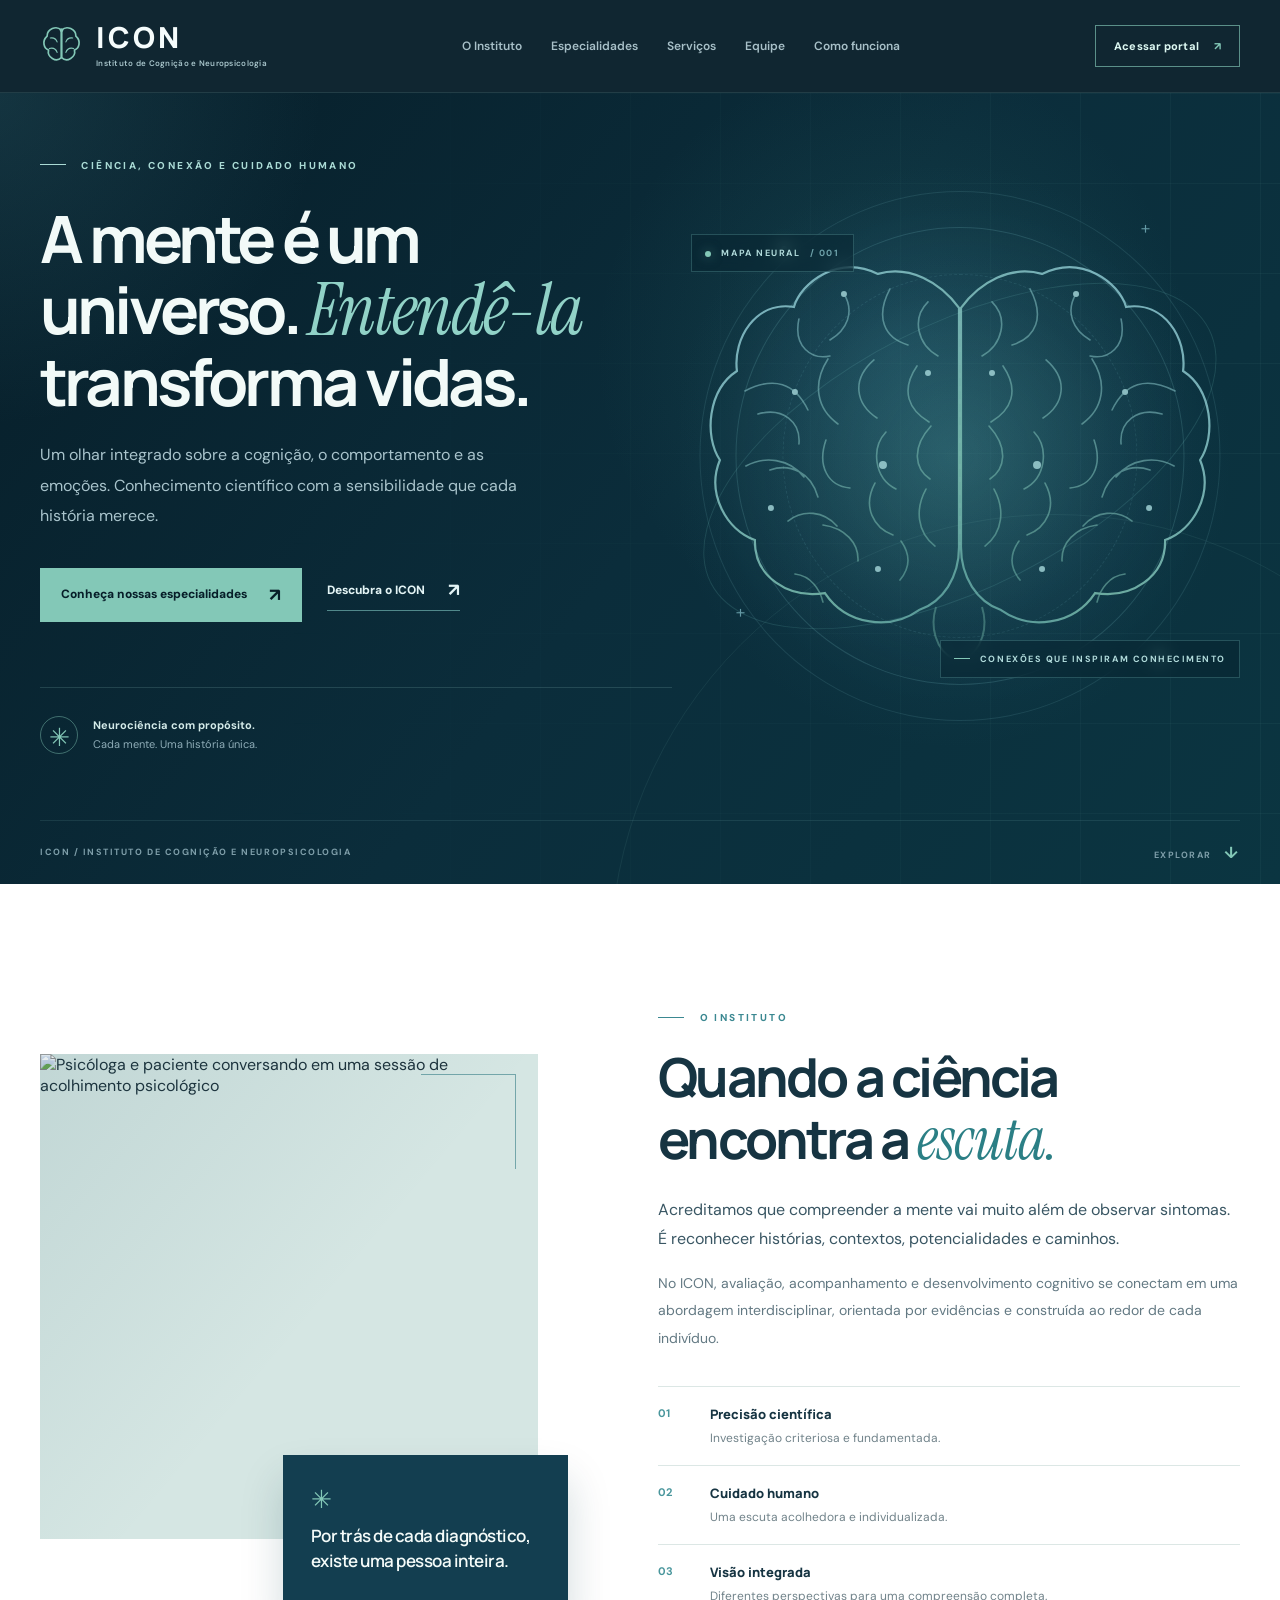
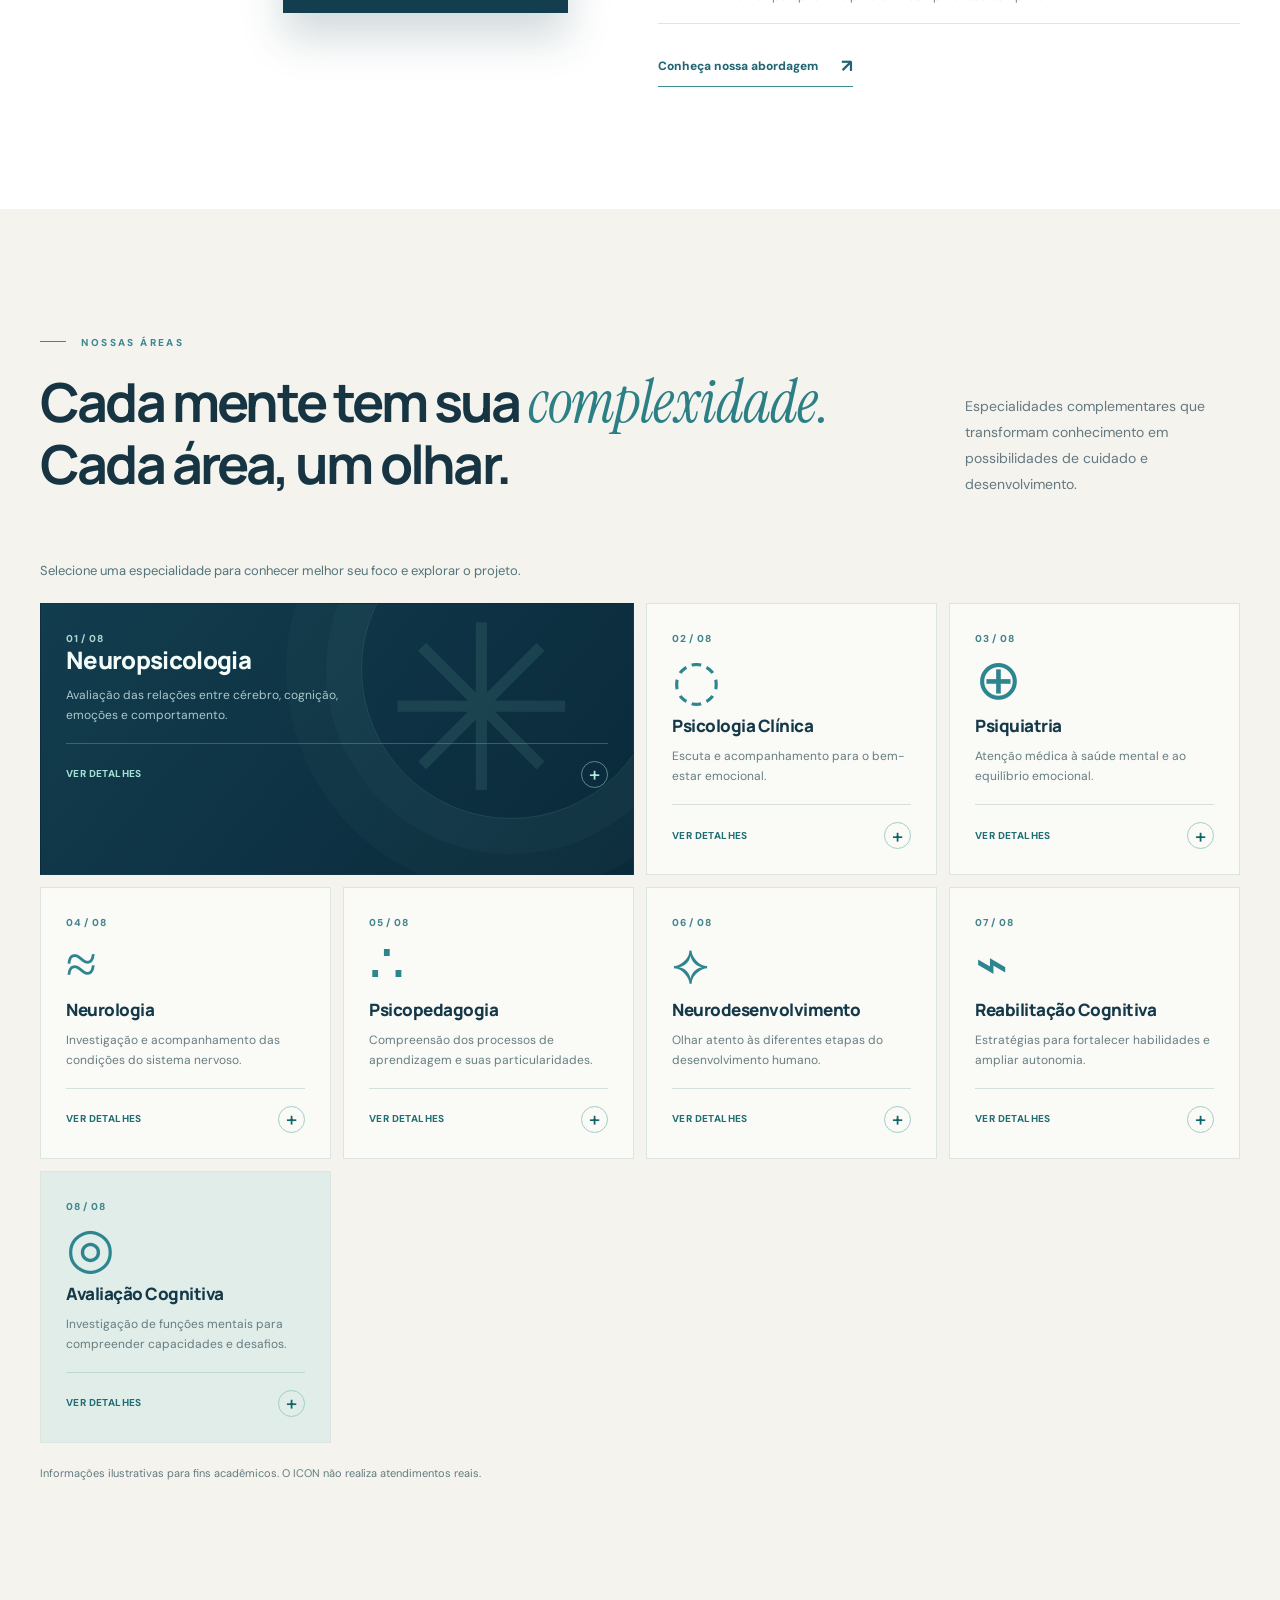
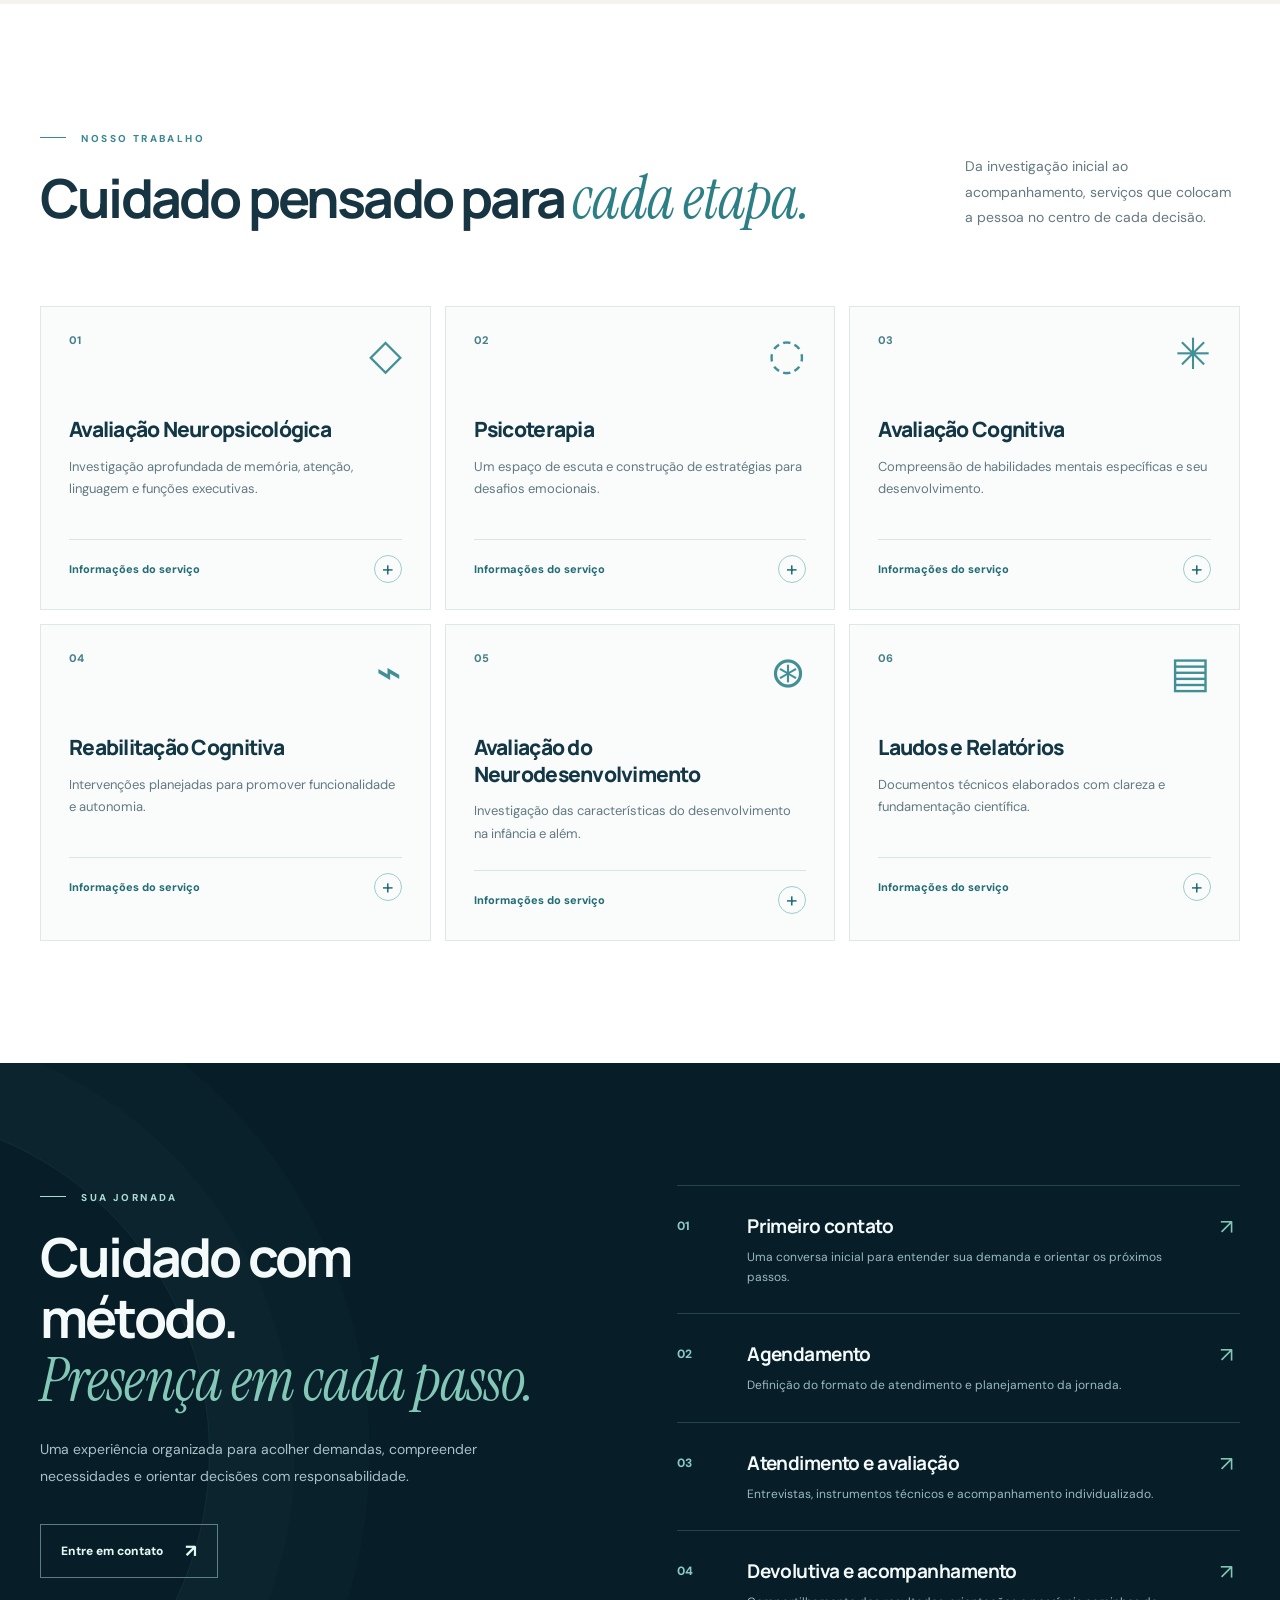
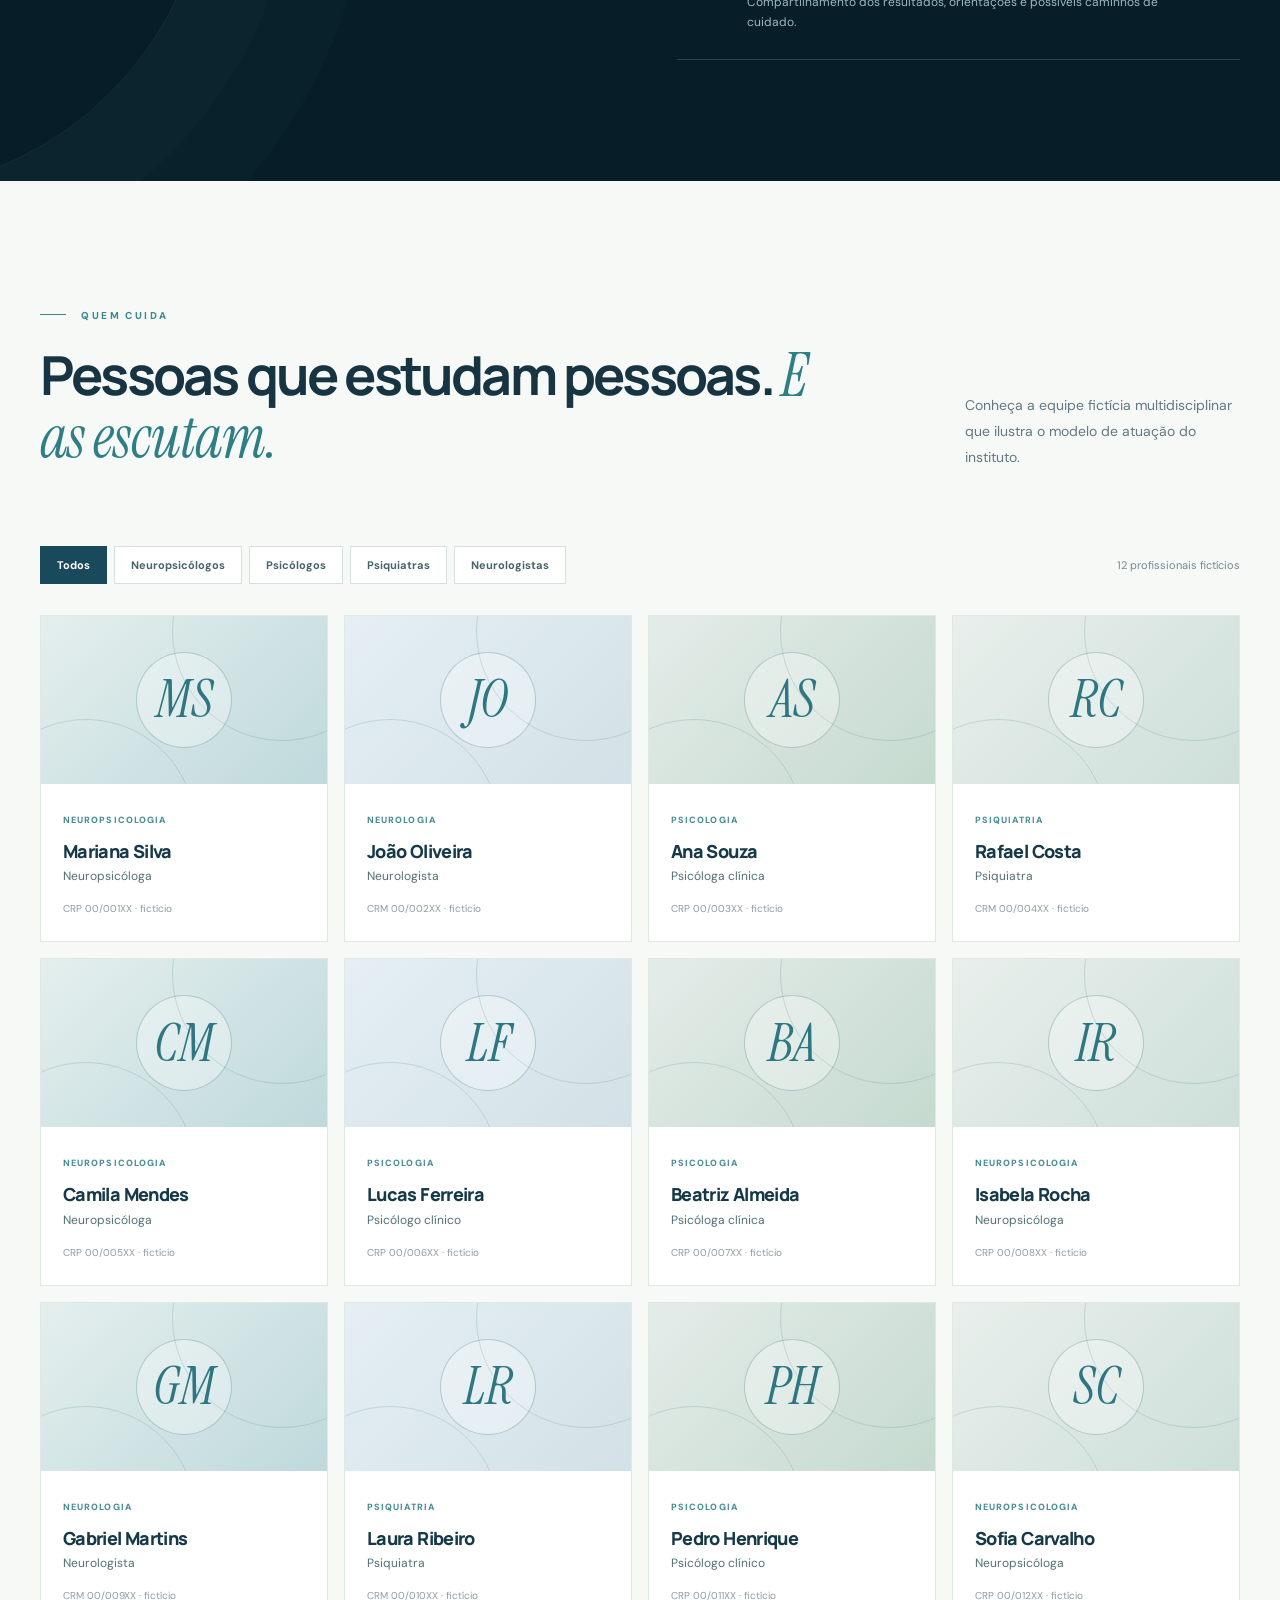
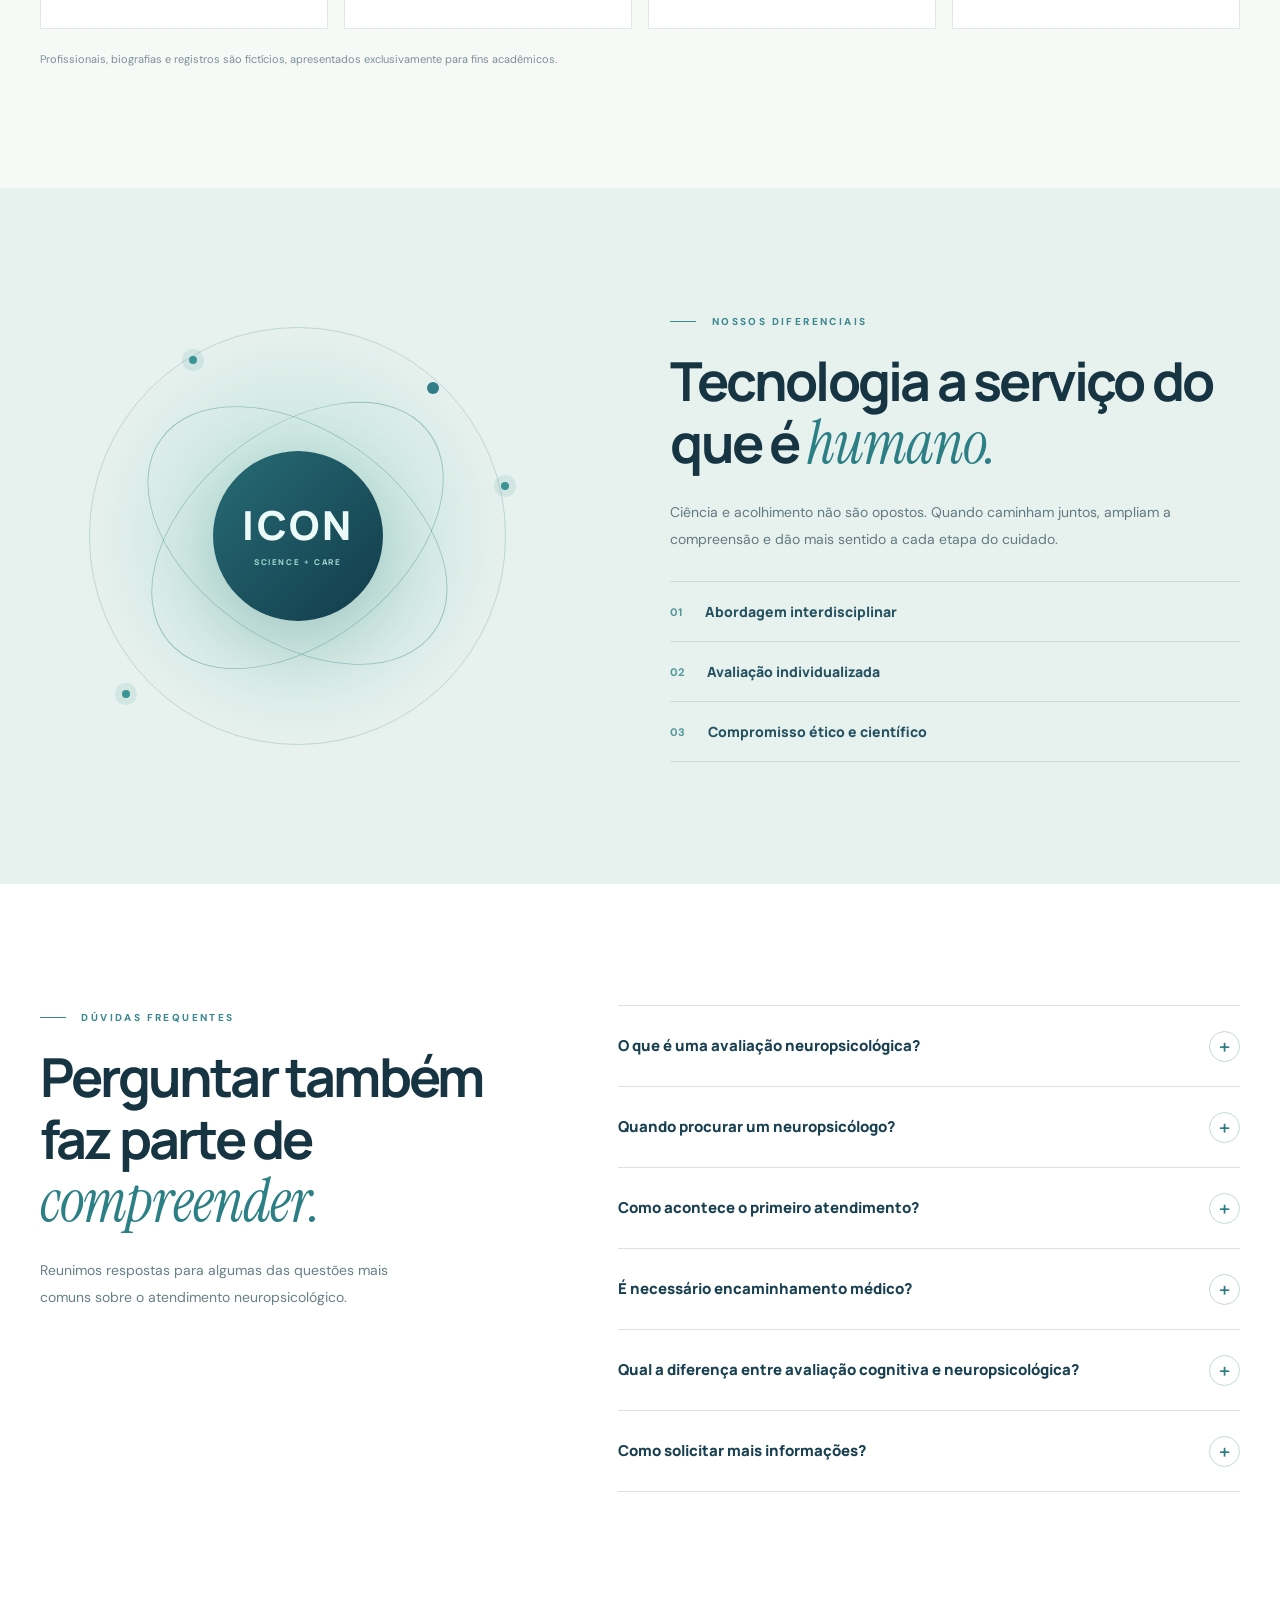
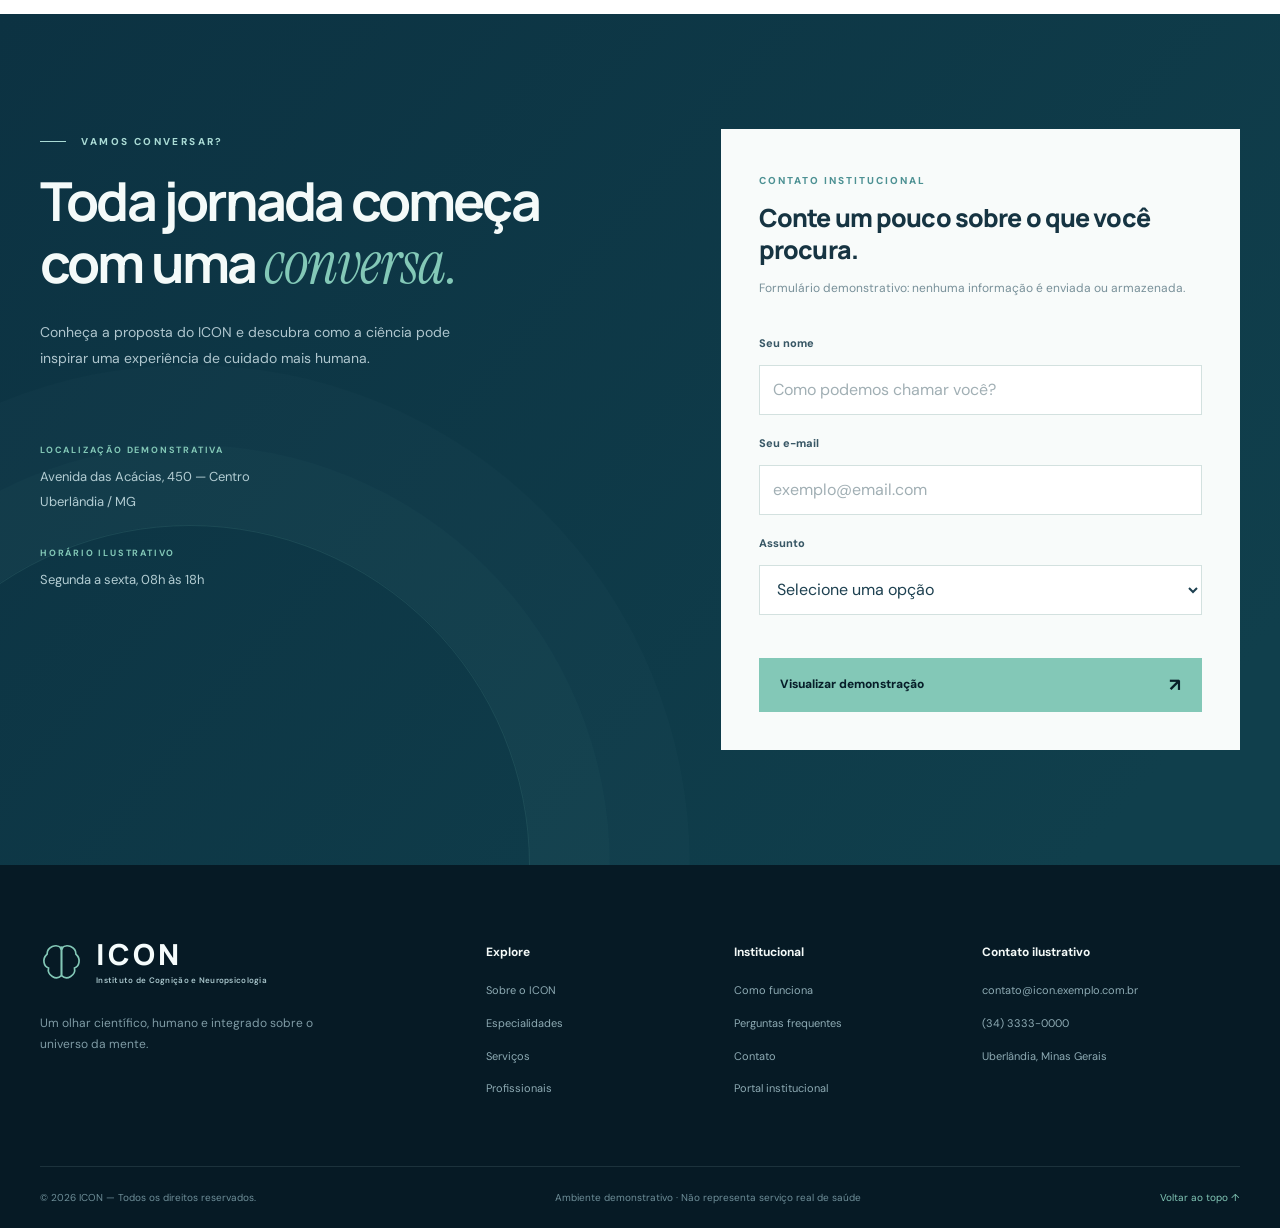
==== commit 46e624dd: "polish(ui): retirar rótulos técnicos e manter avisos discretos de dados fictícios" ====
--- a/index.html
+++ b/index.html
@@ -9,7 +9,7 @@
   <link rel="preconnect" href="https://fonts.googleapis.com">
   <link rel="preconnect" href="https://fonts.gstatic.com" crossorigin>
   <link href="https://fonts.googleapis.com/css2?family=DM+Sans:wght@400;500;600;700&family=Manrope:wght@400;500;600;700;800&family=Instrument+Serif:ital@0;1&display=swap" rel="stylesheet">
-  <link rel="stylesheet" href="icon.css?v=20261116-visual-v2">
+  <link rel="stylesheet" href="icon.css?v=20261116-visual-final">
   <script src="cerebro-hero.js?v=transparent-network-20261115" defer></script>
 </head>
 <body class="icon-page-home">
@@ -373,7 +373,7 @@
     <section class="contact" id="contato" aria-labelledby="contact-title"><div class="wrap contact-grid"><div class="contact-copy reveal"><span class="eyebrow eyebrow-light"><span class="eyebrow-line"></span> VAMOS CONVERSAR?</span><h2 class="section-heading section-heading-light" id="contact-title">Toda jornada começa com uma <em>conversa.</em></h2><p>Conheça a proposta do ICON e descubra como a ciência pode inspirar uma experiência de cuidado mais humana.</p><div class="contact-meta"><span><strong>LOCALIZAÇÃO DEMONSTRATIVA</strong>Avenida das Acácias, 450 — Centro<br>Uberlândia / MG</span><span><strong>HORÁRIO ILUSTRATIVO</strong>Segunda a sexta, 08h às 18h</span></div></div><div class="contact-form-panel reveal"><span class="form-kicker">CONTATO INSTITUCIONAL</span><h3>Conte um pouco sobre o que você procura.</h3><p>Formulário demonstrativo: nenhuma informação é enviada ou armazenada.</p><div class="nojs-contact-form"><label for="contact-name">Seu nome</label><input id="contact-name" name="name" type="text" autocomplete="name" placeholder="Como podemos chamar você?" required><label for="contact-email">Seu e-mail</label><input id="contact-email" name="email" type="email" autocomplete="email" placeholder="exemplo@email.com" required><label for="contact-topic">Assunto</label><select id="contact-topic" name="topic" required><option value="">Selecione uma opção</option><option>Conhecer especialidades</option><option>Informações sobre avaliações</option><option>Informações institucionais</option></select><details class="nojs-contact-demo"><summary class="btn btn-mint btn-submit">Visualizar demonstração <span aria-hidden="true">↗</span></summary><p>Este é um exemplo de formulário institucional. Nenhuma mensagem foi enviada ou armazenada.</p></details></div></div></div></section>
   </main>
 
-  <footer class="footer"><div class="wrap footer-main"><div class="footer-brand"><a class="brand" href="#inicio" aria-label="ICON — voltar ao início"><svg class="brand-mark" viewBox="0 0 46 46" fill="none" aria-hidden="true"><path d="M22.8 6.5c-5.5-5.4-15.2-1-15.2 6.4-5.9 5.4-3.4 13.1 1.5 14.9-1.6 7.7 8 13.8 13.7 8.2V6.5Zm.4 0c5.5-5.4 15.2-1 15.2 6.4 5.9 5.4 3.4 13.1-1.5 14.9 1.6 7.7-8 13.8-13.7 8.2V6.5Z" stroke="currentColor" stroke-width="1.8"/><circle cx="23" cy="6.5" r="2" fill="#83C8B7"/></svg><span class="brand-copy"><strong>ICON</strong><small>Instituto de Cognição e Neuropsicologia</small></span></a><p>Um olhar científico, humano e integrado sobre o universo da mente.</p></div><div class="footer-col"><h3>Explore</h3><a href="#sobre">Sobre o ICON</a><a href="#especialidades">Especialidades</a><a href="#servicos">Serviços</a><a href="#profissionais">Profissionais</a></div><div class="footer-col"><h3>Institucional</h3><a href="#como-funciona">Como funciona</a><a href="#faq">Perguntas frequentes</a><a href="#contato">Contato</a><a href="#portal-auth-dialog">Portal institucional</a></div><div class="footer-col"><h3>Contato ilustrativo</h3><span>contato@icon.exemplo.com.br</span><span>(34) 3333-0000</span><span>Uberlândia, Minas Gerais</span></div></div><div class="wrap footer-bottom"><span>© <span id="year">2026</span> ICON — Todos os direitos reservados.</span><span>Projeto acadêmico fictício · Não representa serviço real de saúde</span><a href="#inicio">Voltar ao topo ↑</a></div></footer>
+  <footer class="footer"><div class="wrap footer-main"><div class="footer-brand"><a class="brand" href="#inicio" aria-label="ICON — voltar ao início"><svg class="brand-mark" viewBox="0 0 46 46" fill="none" aria-hidden="true"><path d="M22.8 6.5c-5.5-5.4-15.2-1-15.2 6.4-5.9 5.4-3.4 13.1 1.5 14.9-1.6 7.7 8 13.8 13.7 8.2V6.5Zm.4 0c5.5-5.4 15.2-1 15.2 6.4 5.9 5.4 3.4 13.1-1.5 14.9 1.6 7.7-8 13.8-13.7 8.2V6.5Z" stroke="currentColor" stroke-width="1.8"/><circle cx="23" cy="6.5" r="2" fill="#83C8B7"/></svg><span class="brand-copy"><strong>ICON</strong><small>Instituto de Cognição e Neuropsicologia</small></span></a><p>Um olhar científico, humano e integrado sobre o universo da mente.</p></div><div class="footer-col"><h3>Explore</h3><a href="#sobre">Sobre o ICON</a><a href="#especialidades">Especialidades</a><a href="#servicos">Serviços</a><a href="#profissionais">Profissionais</a></div><div class="footer-col"><h3>Institucional</h3><a href="#como-funciona">Como funciona</a><a href="#faq">Perguntas frequentes</a><a href="#contato">Contato</a><a href="#portal-auth-dialog">Portal institucional</a></div><div class="footer-col"><h3>Contato ilustrativo</h3><span>contato@icon.exemplo.com.br</span><span>(34) 3333-0000</span><span>Uberlândia, Minas Gerais</span></div></div><div class="wrap footer-bottom"><span>© <span id="year">2026</span> ICON — Todos os direitos reservados.</span><span>Ambiente demonstrativo · Não representa serviço real de saúde</span><a href="#inicio">Voltar ao topo ↑</a></div></footer>
 
 
   <!-- Portal institucional: abertura CSS e login de demonstração. -->
--- a/icon.css
+++ b/icon.css
@@ -6423,3 +6423,31 @@
  body.nojs-static .visual-week-chip{font-size:8px}
  body.nojs-static .visual-form-grid{grid-template-columns:1fr}
 }
+
+/* O item selecionado segue a seção aberta, sem JavaScript. */
+body.nojs-static:has(#view-overview:target) .sidebar nav a[href="#view-overview"],
+body.nojs-static:has(#view-users:target) .sidebar nav a[href="#view-users"],
+body.nojs-static:has(#view-professionals:target) .sidebar nav a[href="#view-professionals"],
+body.nojs-static:has(#view-patients:target) .sidebar nav a[href="#view-patients"],
+body.nojs-static:has(#view-secretaries:target) .sidebar nav a[href="#view-secretaries"],
+body.nojs-static:has(#view-services:target) .sidebar nav a[href="#view-services"],
+body.nojs-static:has(#view-appointments:target) .sidebar nav a[href="#view-appointments"],
+body.nojs-static:has(#view-rooms:target) .sidebar nav a[href="#view-rooms"],
+body.nojs-static:has(#view-reports:target) .sidebar nav a[href="#view-reports"],
+body.nojs-static:has(#view-settings:target) .sidebar nav a[href="#view-settings"],
+body.nojs-static:has(#view-agenda:target) .sidebar nav a[href="#view-agenda"],
+body.nojs-static:has(#view-evaluations:target) .sidebar nav a[href="#view-evaluations"],
+body.nojs-static:has(#view-records:target) .sidebar nav a[href="#view-records"],
+body.nojs-static:has(#view-documents:target) .sidebar nav a[href="#view-documents"],
+body.nojs-static:has(#view-notifications:target) .sidebar nav a[href="#view-notifications"],
+body.nojs-static:has(#view-profile:target) .sidebar nav a[href="#view-profile"],
+body.nojs-static:has(#view-requests:target) .sidebar nav a[href="#view-requests"],
+body.nojs-static:has(#view-inicio:target) .sidebar nav a[href="#view-inicio"],
+body.nojs-static:has(#view-agendamentos:target) .sidebar nav a[href="#view-agendamentos"],
+body.nojs-static:has(#view-profissionais:target) .sidebar nav a[href="#view-profissionais"],
+body.nojs-static:has(#view-documentos:target) .sidebar nav a[href="#view-documentos"],
+body.nojs-static:has(#view-solicitacoes:target) .sidebar nav a[href="#view-solicitacoes"],
+body.nojs-static:has(#view-cadastro:target) .sidebar nav a[href="#view-cadastro"],
+body.nojs-static:has(#view-ajuda:target) .sidebar nav a[href="#view-ajuda"],
+body.nojs-static:not(:has(.academic-static-section:target)) .sidebar nav a[href="#view-overview"],
+body.nojs-static:not(:has(.academic-static-section:target)) .sidebar nav a[href="#view-inicio"]{background:linear-gradient(95deg,rgba(131,200,183,.21),rgba(131,200,183,.075))!important;color:#f4fffd!important;font-weight:800!important;border-left:3px solid #83c8b7!important;padding-left:12px!important}
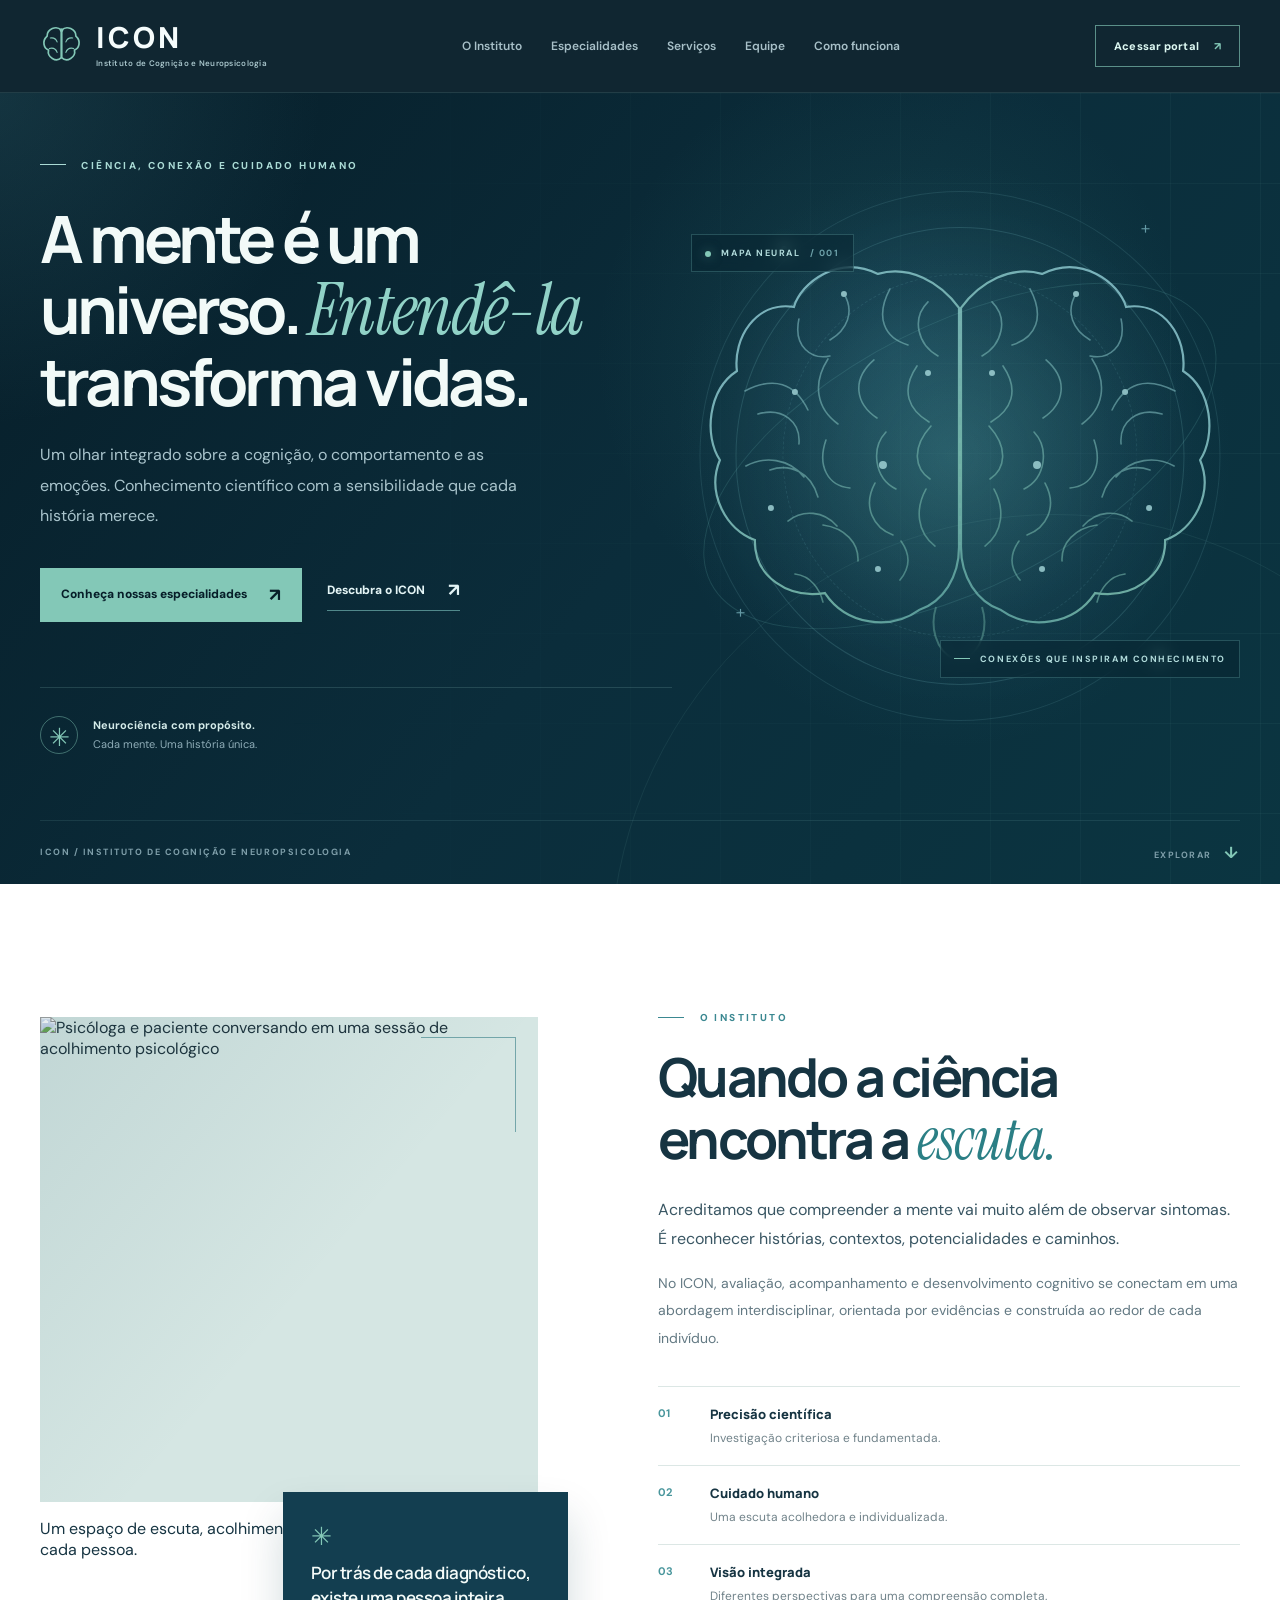
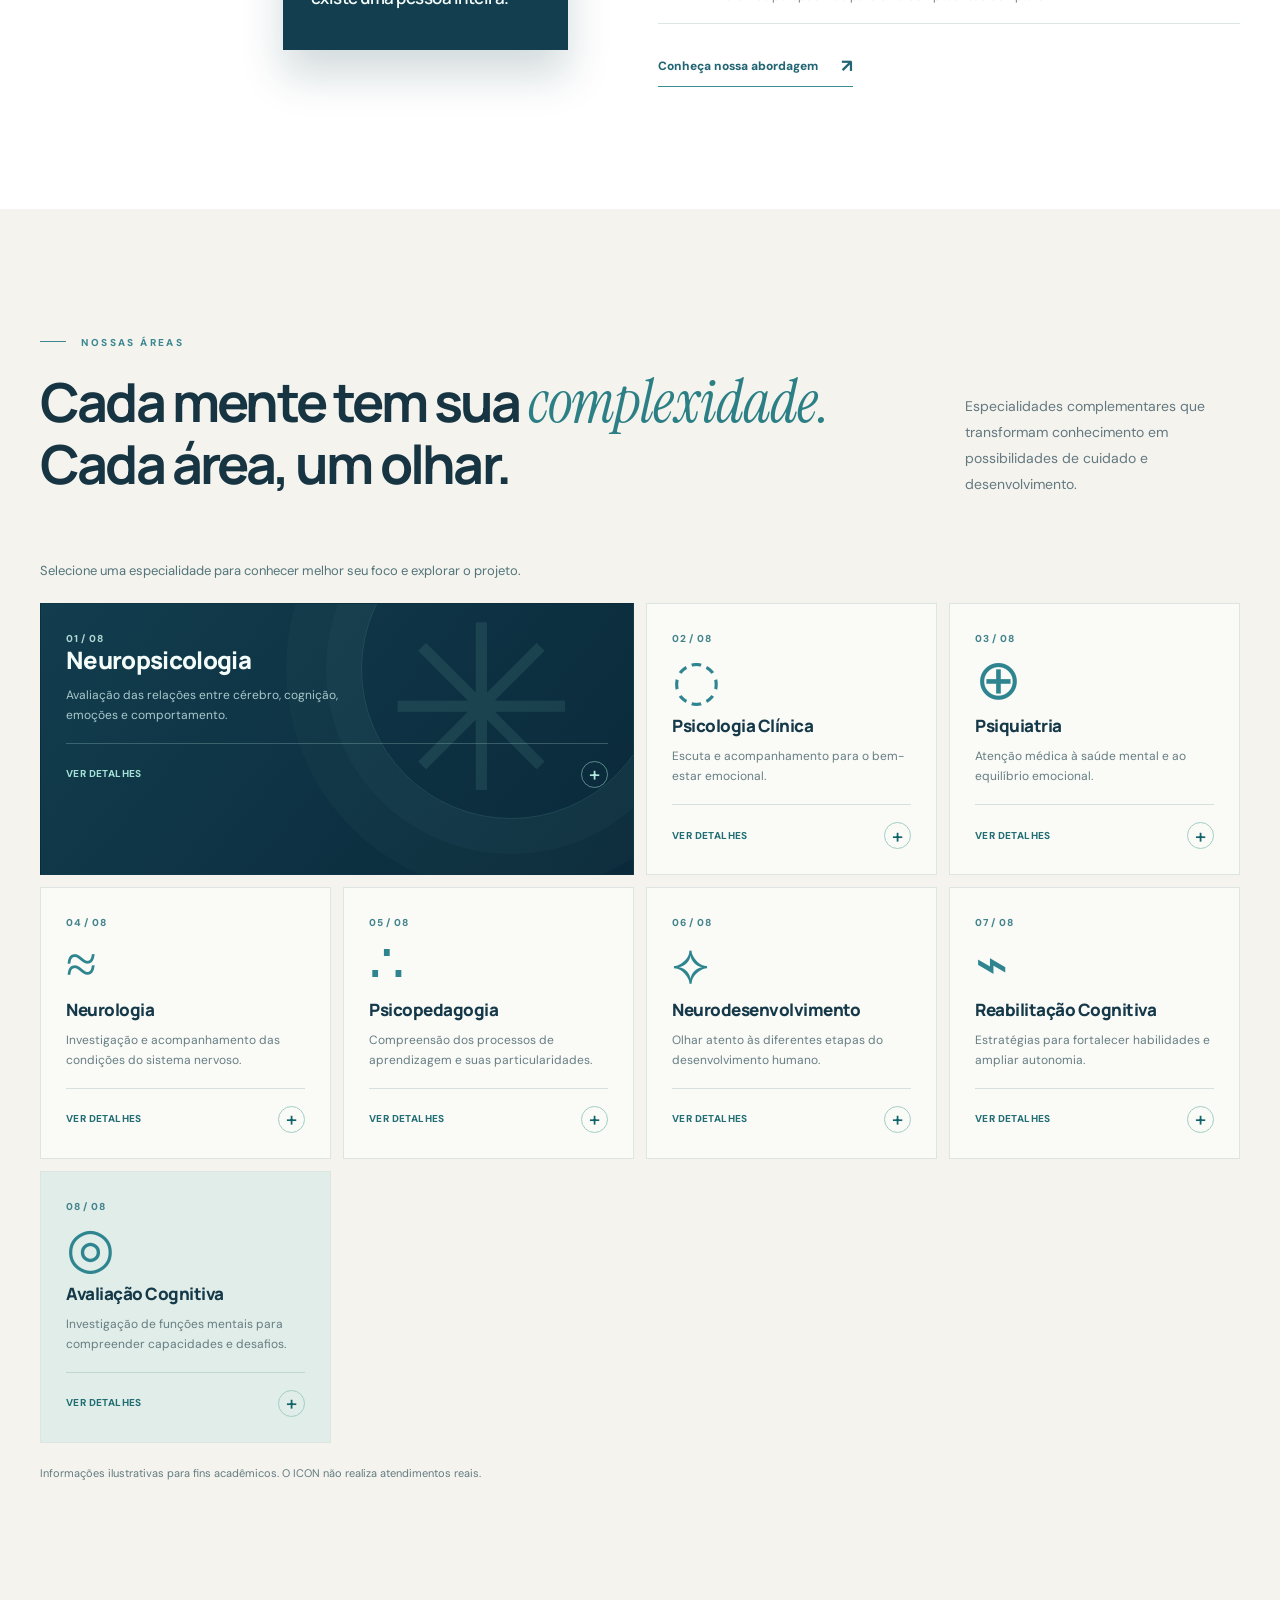
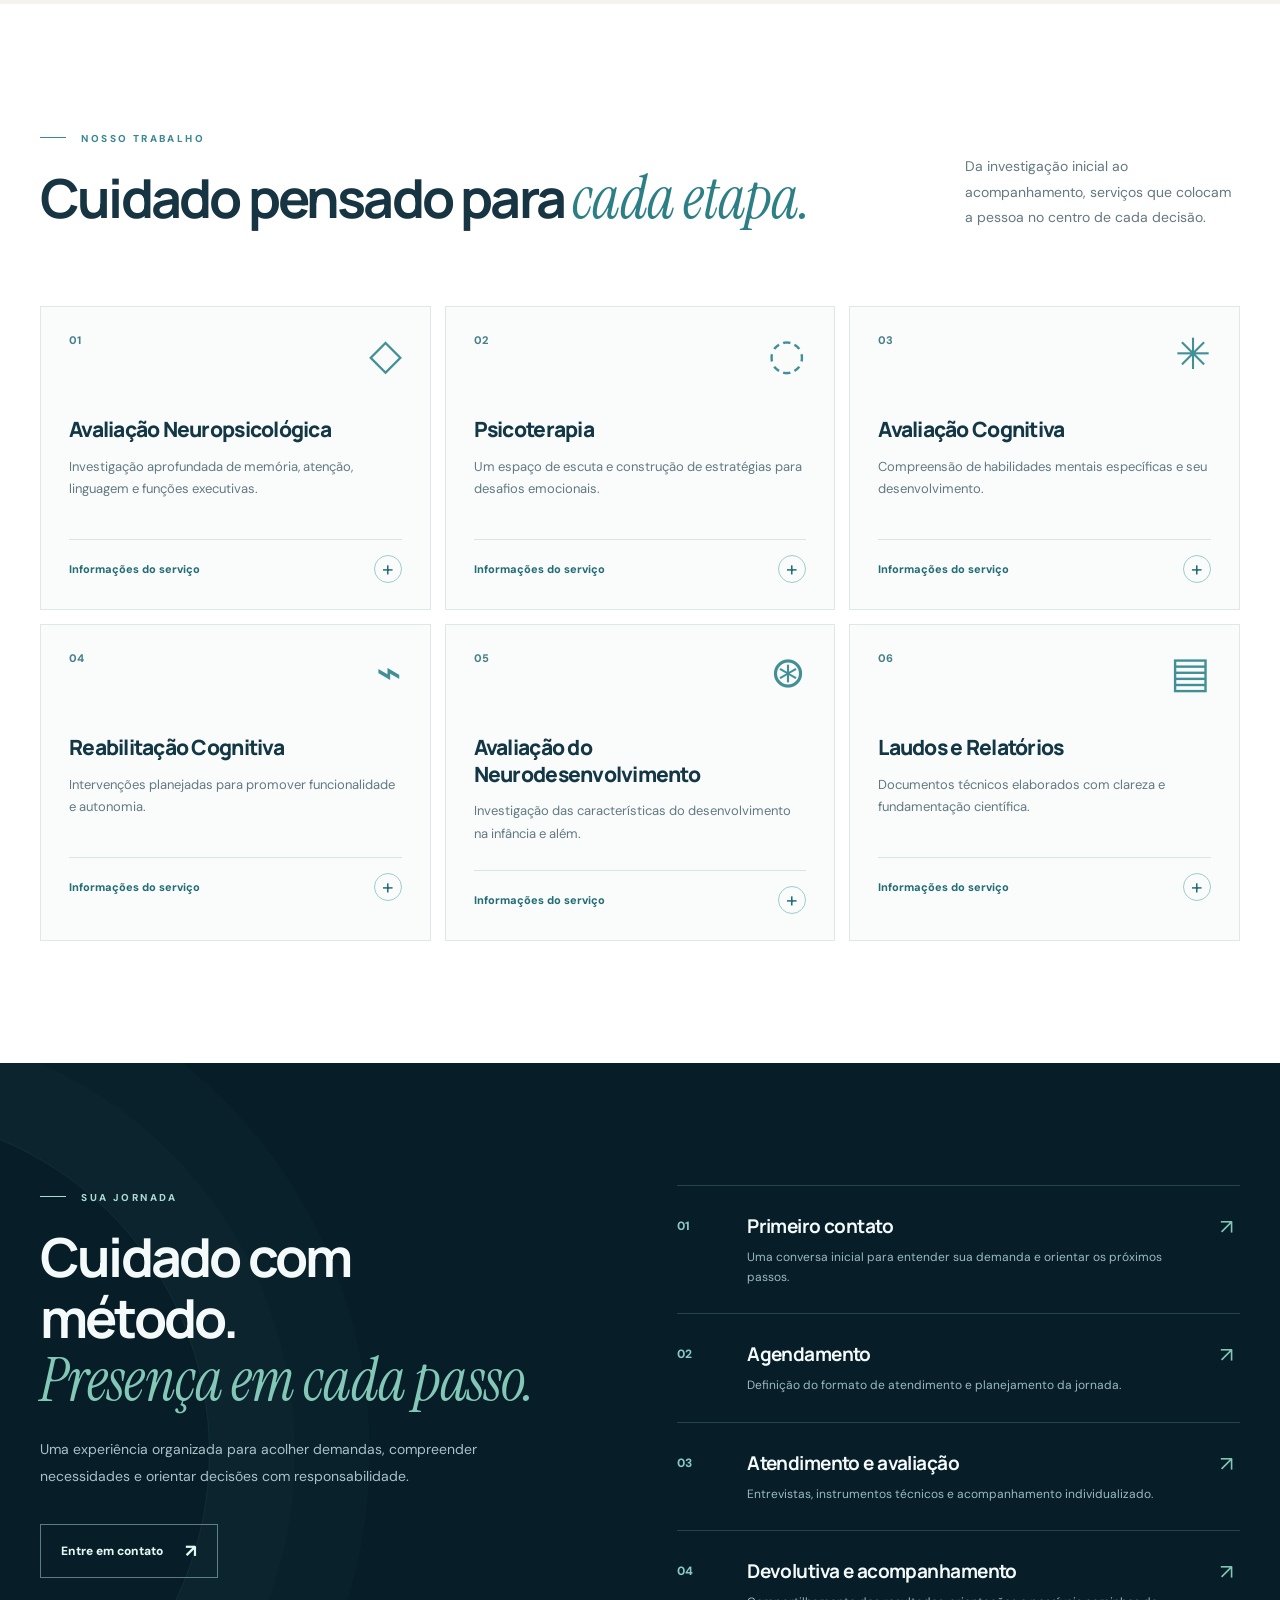
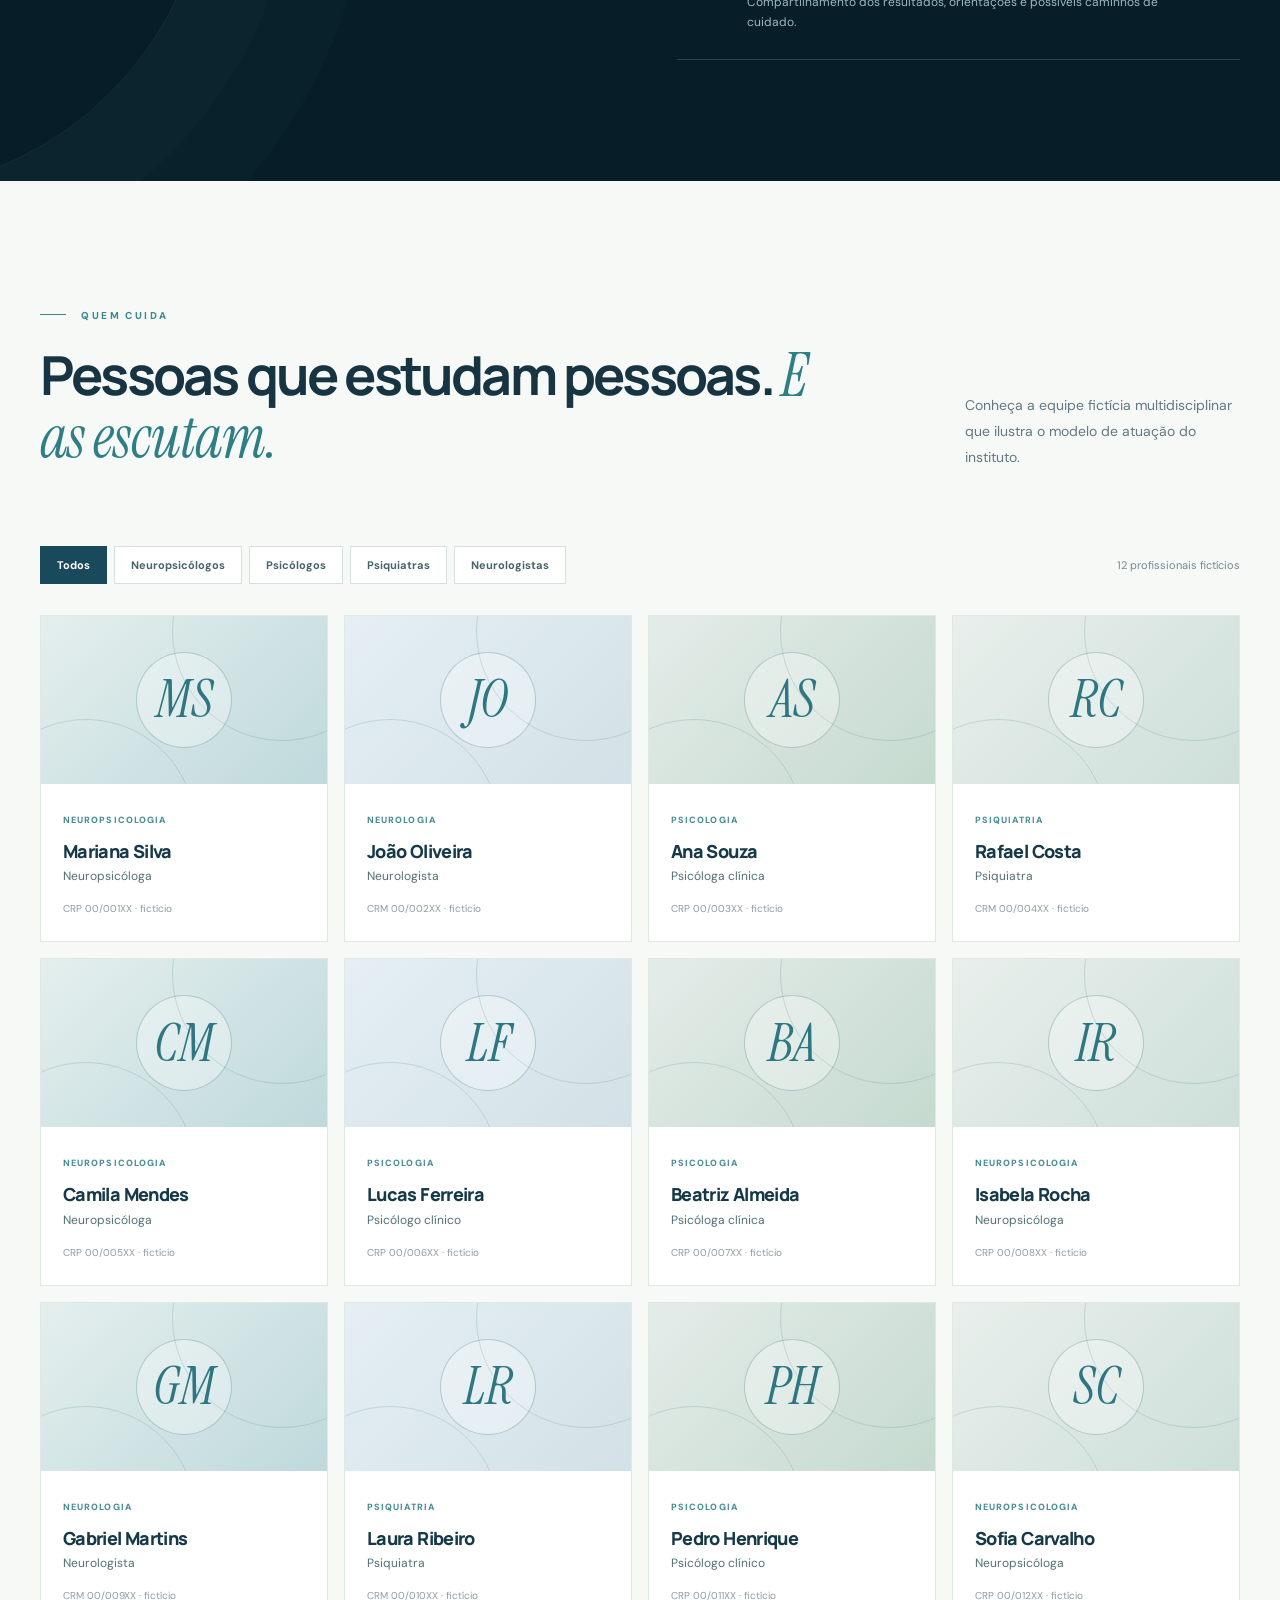
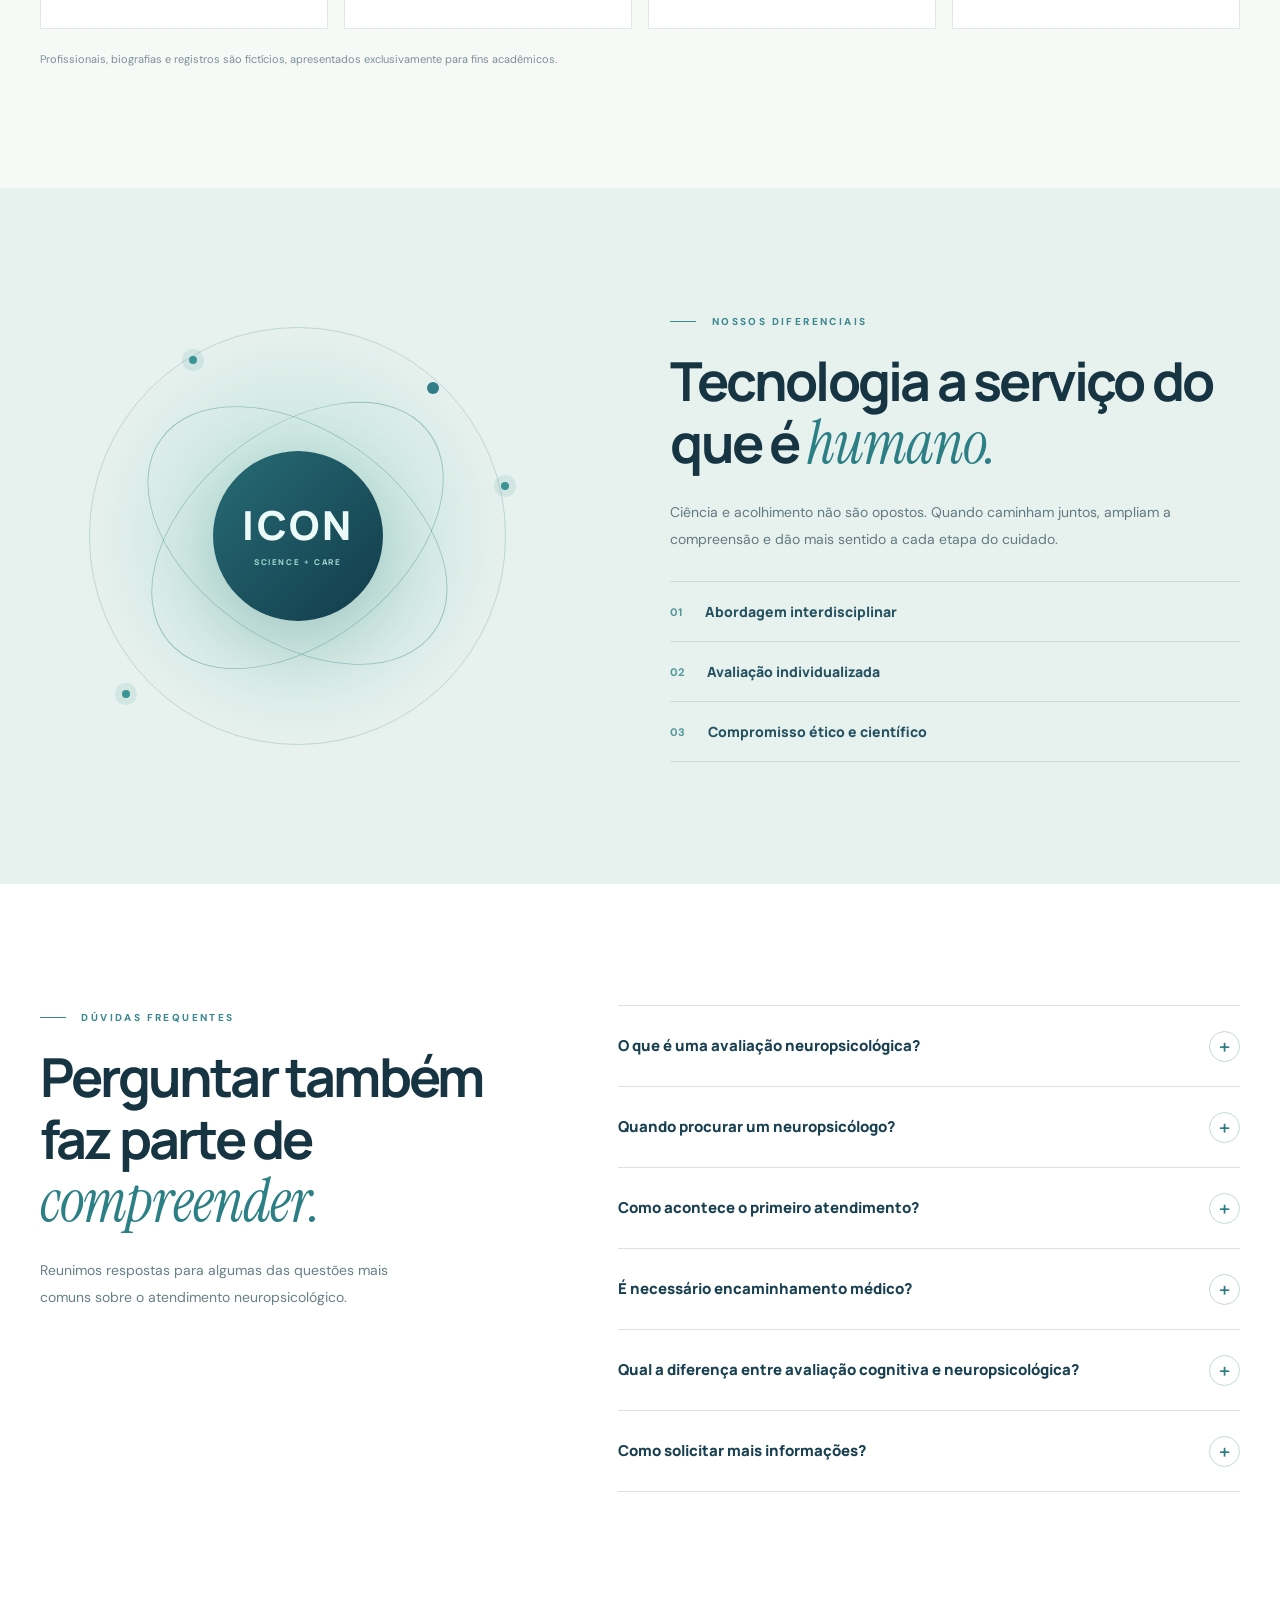
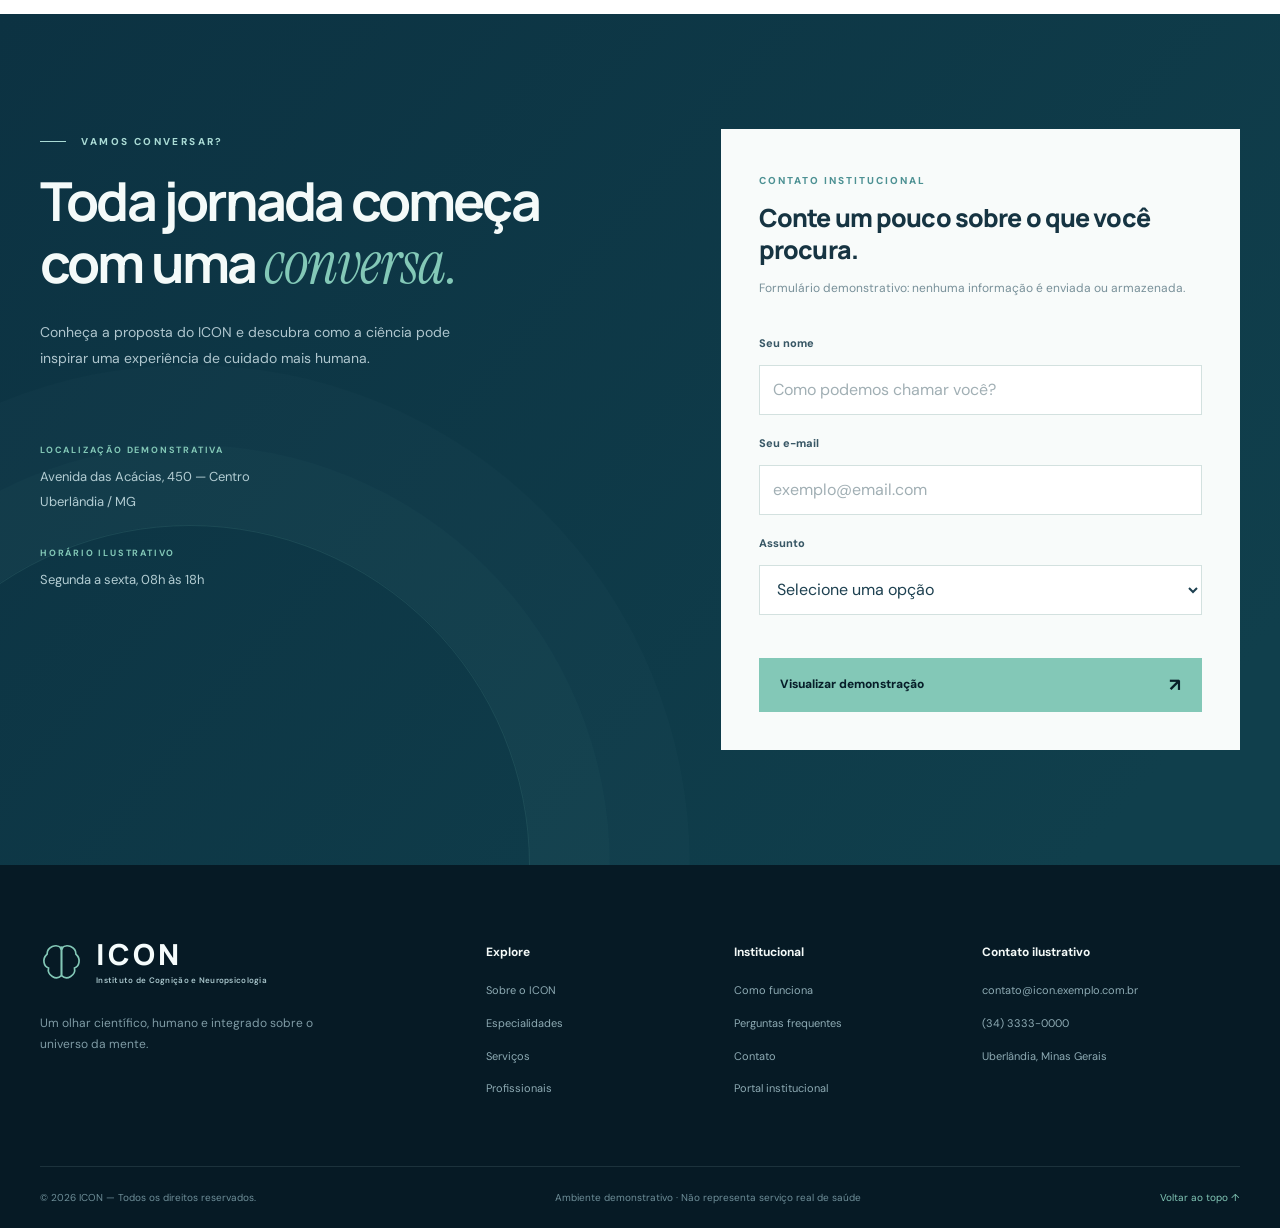
==== commit 03c09490: "fix(home): incluir legenda e contexto da imagem institucional" ====
--- a/index.html
+++ b/index.html
@@ -9,7 +9,7 @@
   <link rel="preconnect" href="https://fonts.googleapis.com">
   <link rel="preconnect" href="https://fonts.gstatic.com" crossorigin>
   <link href="https://fonts.googleapis.com/css2?family=DM+Sans:wght@400;500;600;700&family=Manrope:wght@400;500;600;700;800&family=Instrument+Serif:ital@0;1&display=swap" rel="stylesheet">
-  <link rel="stylesheet" href="icon.css?v=20261116-visual-final">
+  <link rel="stylesheet" href="icon.css?v=20261116-skeleton-polish">
   <script src="cerebro-hero.js?v=transparent-network-20261115" defer></script>
 </head>
 <body class="icon-page-home">
@@ -102,7 +102,7 @@
     <section class="about section-pad" id="sobre" aria-labelledby="about-title">
       <div class="wrap about-grid">
         <div class="about-image-col reveal">
-          <div class="about-image-frame"><img src="https://images.unsplash.com/photo-1758273241078-8eec353836be?auto=format&fit=crop&w=1200&q=82" alt="Psicóloga e paciente conversando em uma sessão de acolhimento psicológico" loading="lazy" decoding="async" referrerpolicy="no-referrer"><span class="about-image-decoration" aria-hidden="true"></span></div>
+          <div class="about-image-frame"><img src="https://images.unsplash.com/photo-1758273241078-8eec353836be?auto=format&fit=crop&w=1200&q=82" alt="Psicóloga e paciente conversando em uma sessão de acolhimento psicológico" loading="lazy" decoding="async" referrerpolicy="no-referrer"><span class="about-image-decoration" aria-hidden="true"></span></div><p class="icon-photo-caption">Um espaço de escuta, acolhimento e atenção às necessidades de cada pessoa.</p>
           <div class="about-note"><span class="note-icon" aria-hidden="true">✳</span><p>Por trás de cada diagnóstico, existe uma pessoa inteira.</p></div>
         </div>
         <div class="about-text reveal">
--- a/icon.css
+++ b/icon.css
@@ -6451,3 +6451,94 @@
 body.nojs-static:has(#view-ajuda:target) .sidebar nav a[href="#view-ajuda"],
 body.nojs-static:not(:has(.academic-static-section:target)) .sidebar nav a[href="#view-overview"],
 body.nojs-static:not(:has(.academic-static-section:target)) .sidebar nav a[href="#view-inicio"]{background:linear-gradient(95deg,rgba(131,200,183,.21),rgba(131,200,183,.075))!important;color:#f4fffd!important;font-weight:800!important;border-left:3px solid #83c8b7!important;padding-left:12px!important}
+
+
+/* ================================================================
+   ICON | acabamento visual dos quatro painéis sem JavaScript
+   Cards, navegação por âncoras e interações HTML/CSS nativas.
+   ================================================================ */
+body.nojs-static {
+  --icon-surface: #ffffff;
+  --icon-outline: rgba(23,70,91,.105);
+  --icon-focus: #228f9d;
+}
+body.nojs-static .academic-static-section {
+  scroll-margin-top: 30px;
+}
+body.nojs-static .visual-hero {
+  isolation: isolate;
+  box-shadow: 0 22px 56px rgba(18,64,80,.12);
+}
+body.nojs-static .visual-hero::after {
+  content: "";
+  position: absolute;
+  inset: 0;
+  z-index: -1;
+  pointer-events: none;
+  border: 1px solid rgba(255,255,255,.22);
+  border-radius: inherit;
+  background: radial-gradient(ellipse at 86% 14%, rgba(131,200,183,.13), transparent 52%);
+}
+body.nojs-static .visual-panel {
+  border: 1px solid var(--icon-outline);
+  box-shadow: 0 9px 30px rgba(32,74,91,.045);
+  transition: box-shadow .2s ease, border-color .2s ease, transform .2s ease;
+}
+@media (hover:hover) and (prefers-reduced-motion:no-preference) {
+  body.nojs-static .visual-panel:hover {
+    border-color: rgba(120,187,210,.37);
+    box-shadow: 0 15px 40px rgba(32,74,91,.085);
+    transform: translateY(-2px);
+  }
+  body.nojs-static .visual-hero-cta,
+  body.nojs-static .sidebar a,
+  body.nojs-static .academic-topbar-right a {
+    transition: background-color .2s ease, box-shadow .2s ease, color .2s ease, transform .2s ease;
+  }
+  body.nojs-static .visual-hero-cta:hover { transform: translateY(-2px); }
+}
+body.nojs-static :is(a, button, summary, input, select, textarea):focus-visible,
+.portal-auth-modal :is(a, button, label, input, select):focus-visible {
+  outline: 3px solid var(--icon-focus);
+  outline-offset: 3px;
+}
+body.nojs-static .sidebar .nav-link {
+  border-radius: 10px;
+}
+body.nojs-static .visual-panel summary {
+  cursor: pointer;
+}
+body.nojs-static .visual-panel details[open] > summary {
+  color: #17465b;
+}
+body.nojs-static .visual-form-grid :is(input, select) {
+  transition: border-color .15s ease, box-shadow .15s ease;
+}
+body.nojs-static .visual-form-grid :is(input, select):focus {
+  border-color: #78bbd2;
+  box-shadow: 0 0 0 3px rgba(120,187,210,.17);
+}
+body.nojs-static .visual-hero-buttons a:active,
+body.nojs-static .sidebar a:active { transform: translateY(1px); }
+@media (max-width: 950px) {
+  body.nojs-static .sidebar nav {
+    scrollbar-width: none;
+    -ms-overflow-style: none;
+    scroll-snap-type: x proximity;
+  }
+  body.nojs-static .sidebar nav::-webkit-scrollbar { display: none; }
+  body.nojs-static .sidebar nav a { scroll-snap-align: start; }
+  body.nojs-static .academic-static-section { scroll-margin-top: 18px; }
+}
+@media (max-width: 560px) {
+  body.nojs-static .visual-hero { border-radius: 18px; }
+  body.nojs-static .visual-panel { border-radius: 15px; }
+  body.nojs-static .visual-hero-buttons { flex-wrap: wrap; }
+}
+@media (prefers-reduced-motion: reduce) {
+  body.nojs-static *, body.nojs-static *::before, body.nojs-static *::after {
+    scroll-behavior: auto !important;
+    transition-duration: .01ms !important;
+    animation-duration: .01ms !important;
+  }
+}
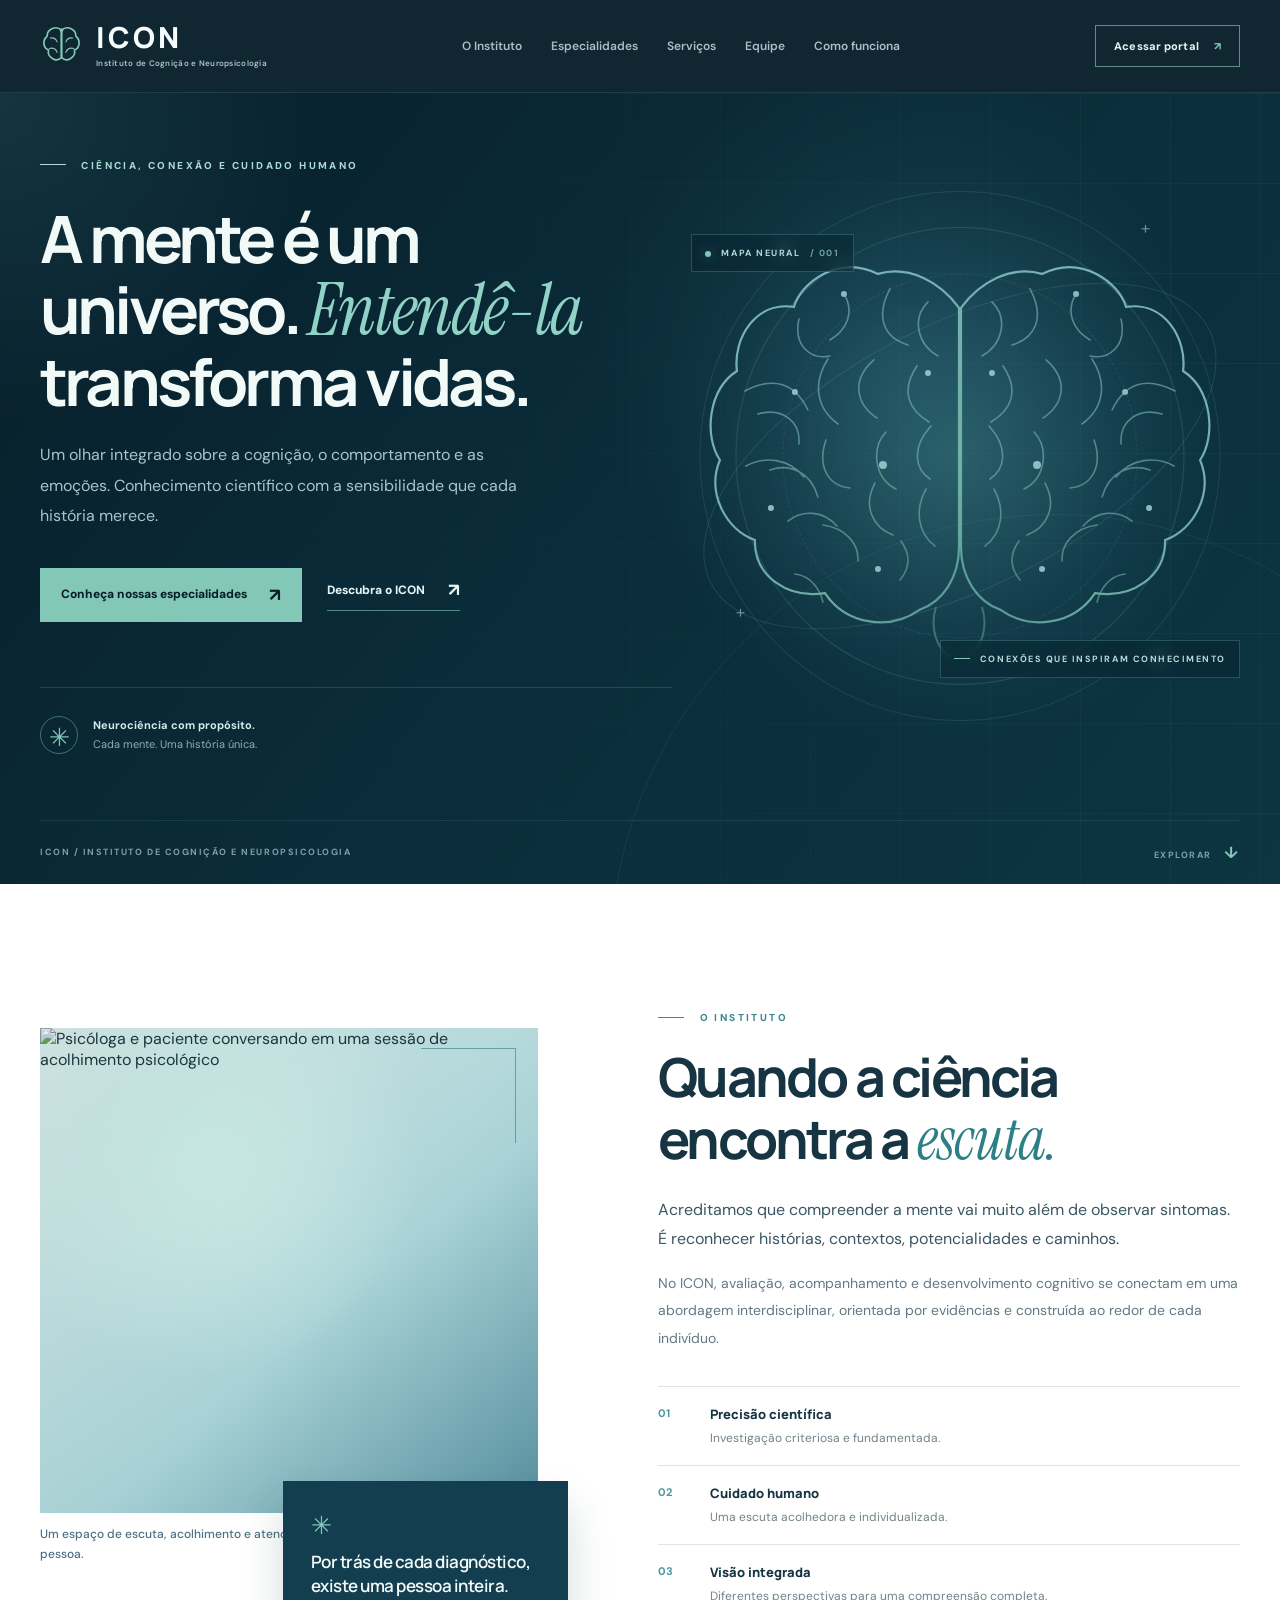
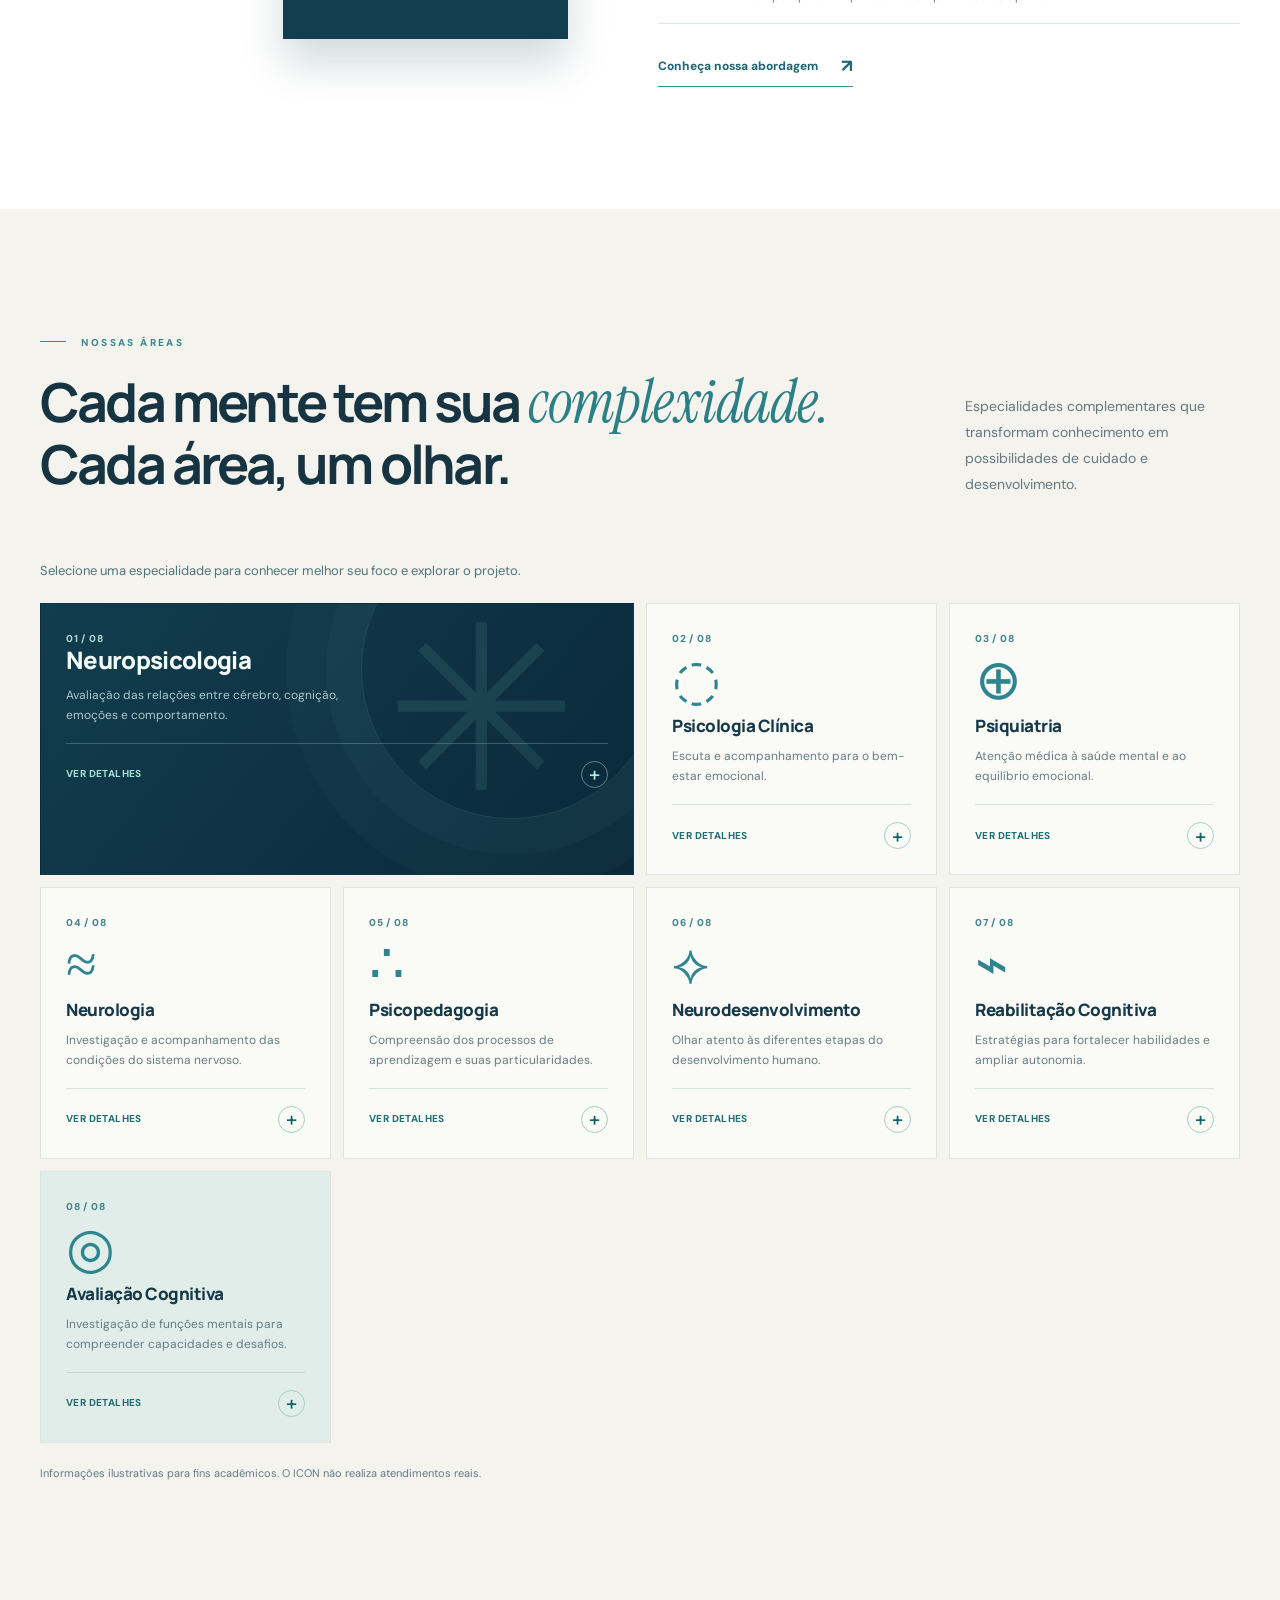
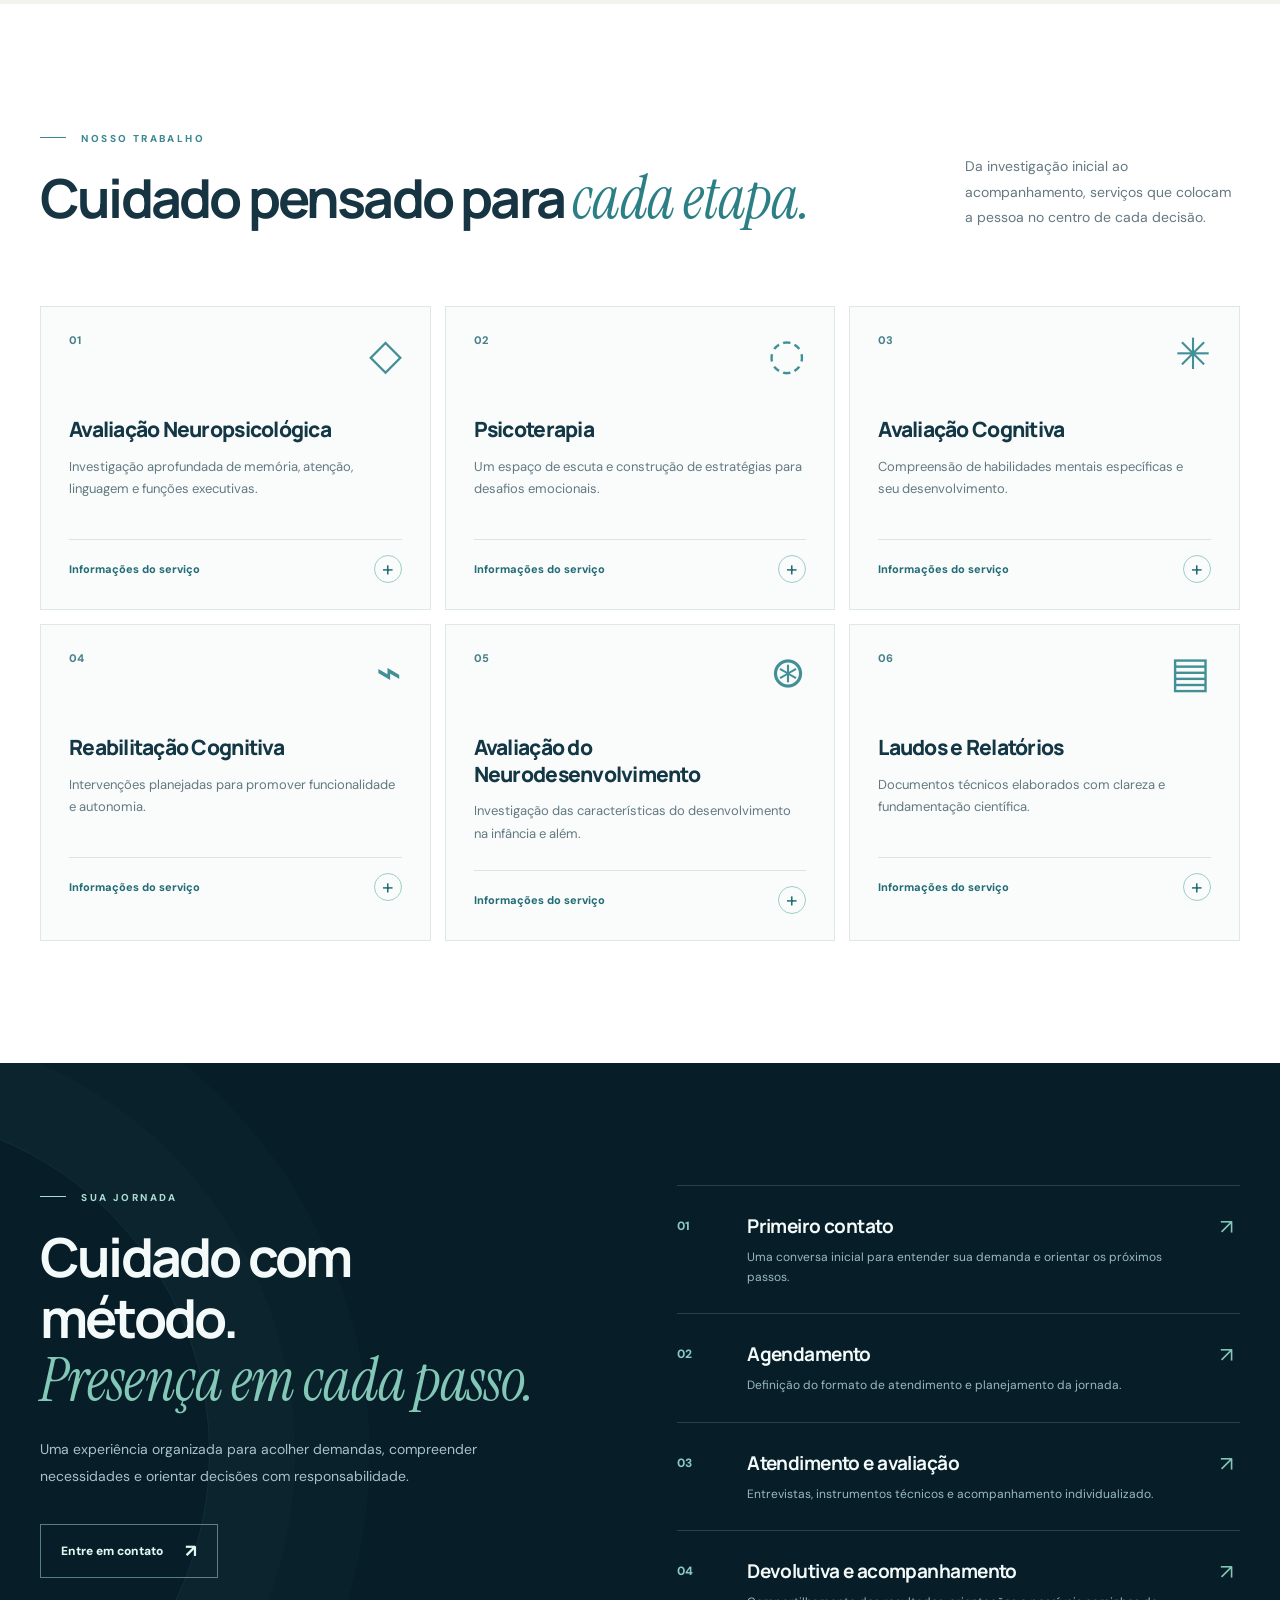
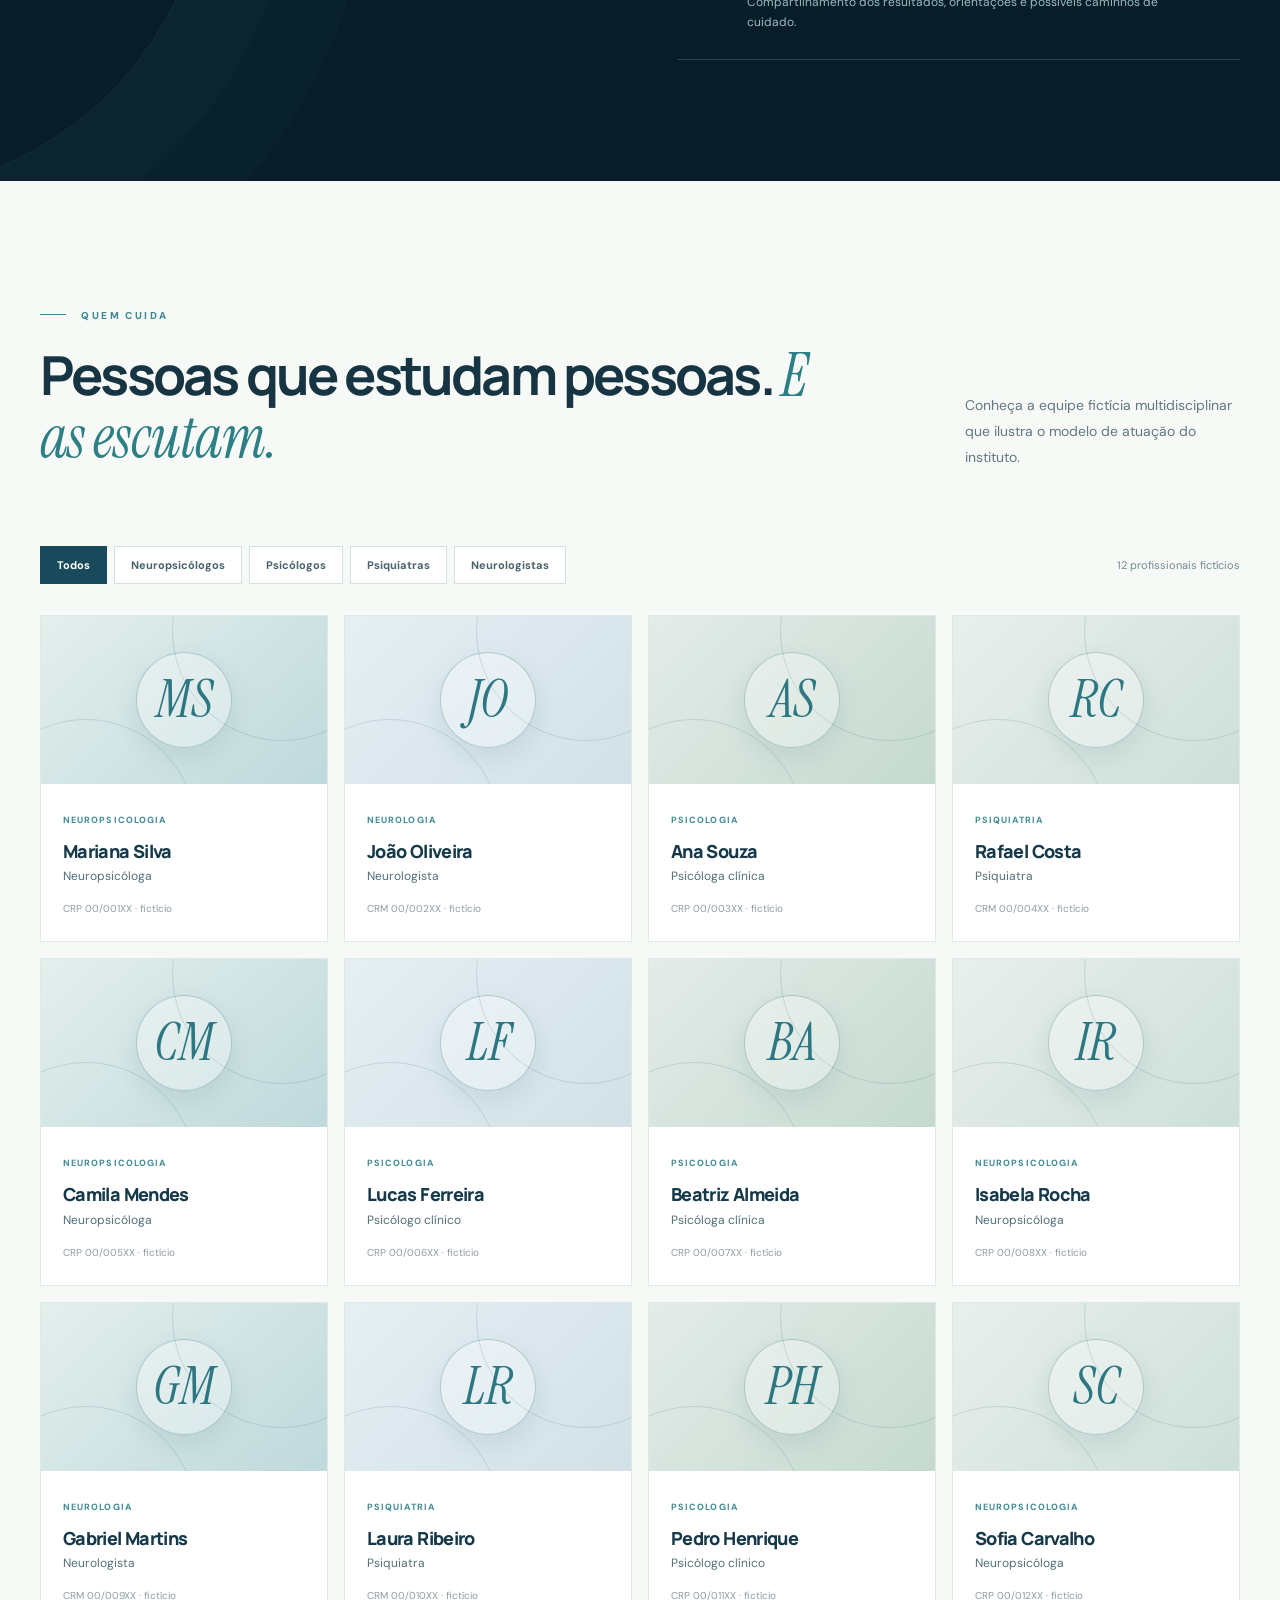
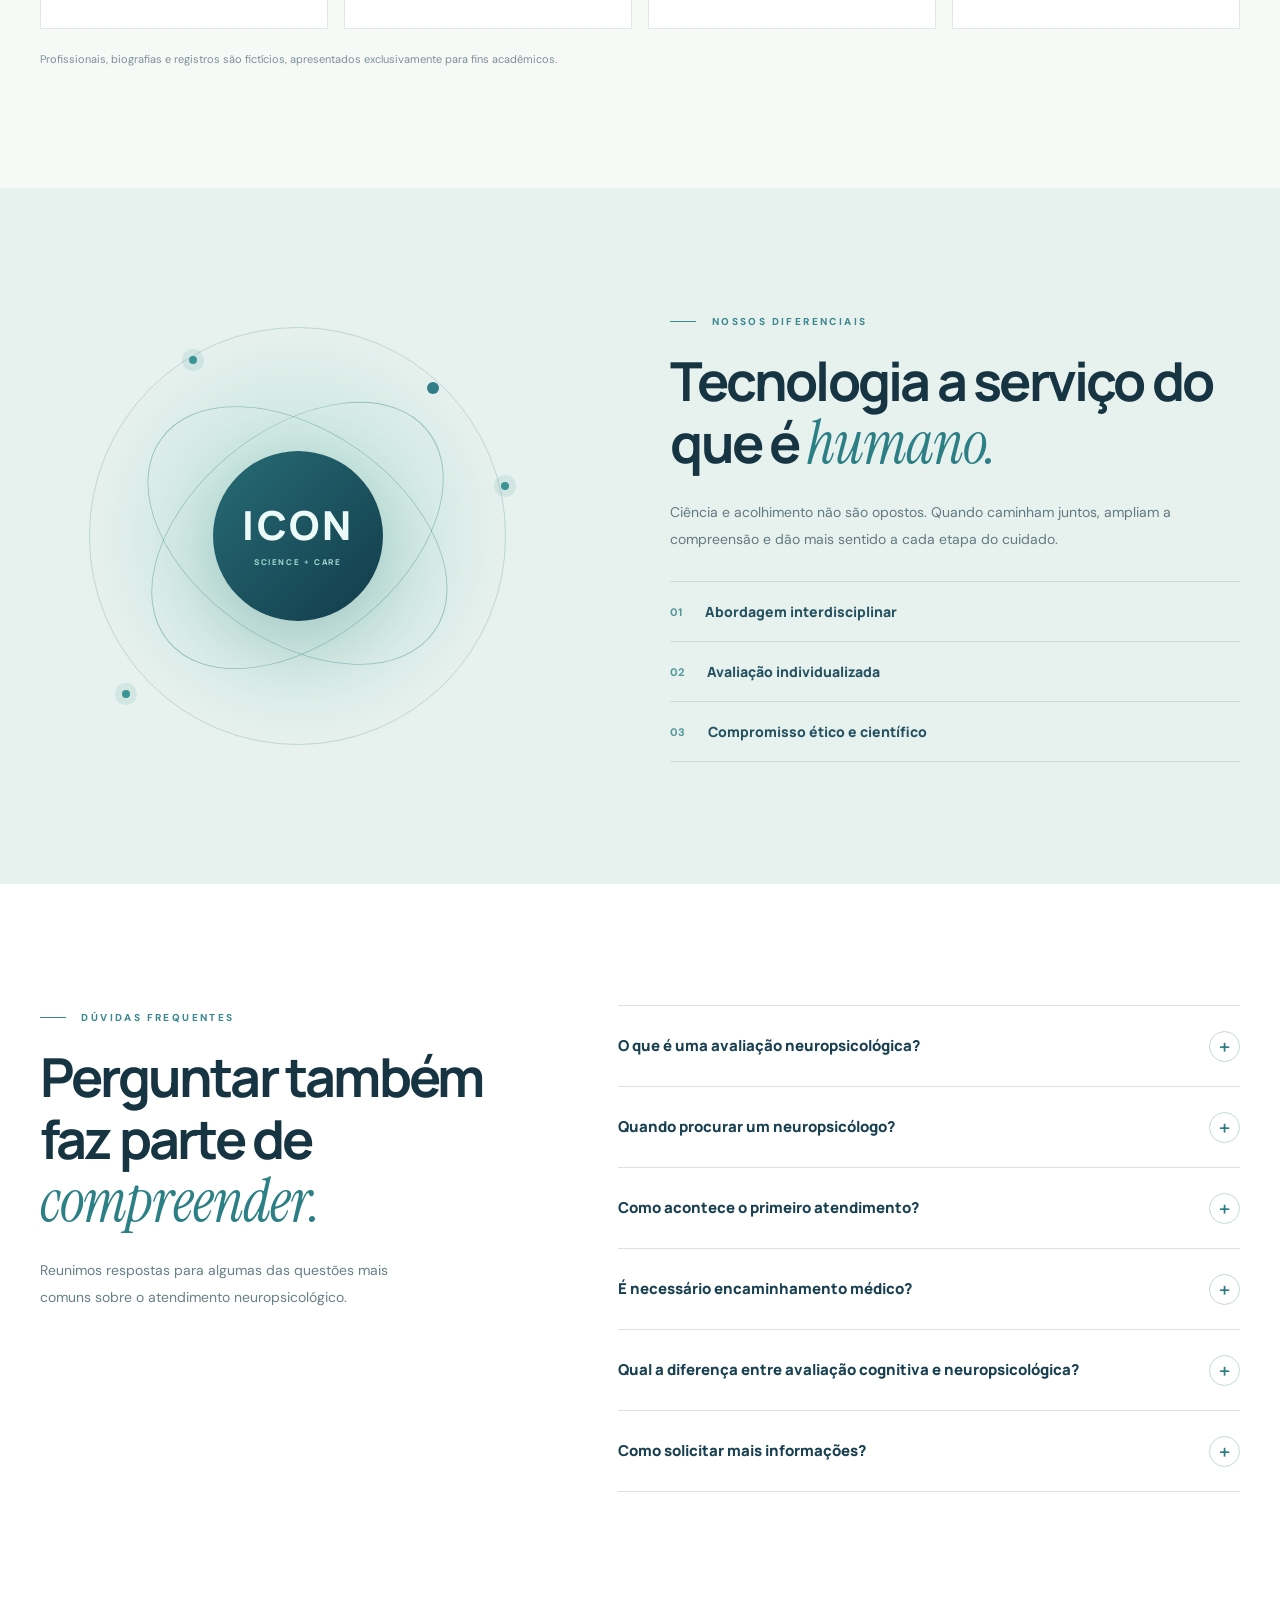
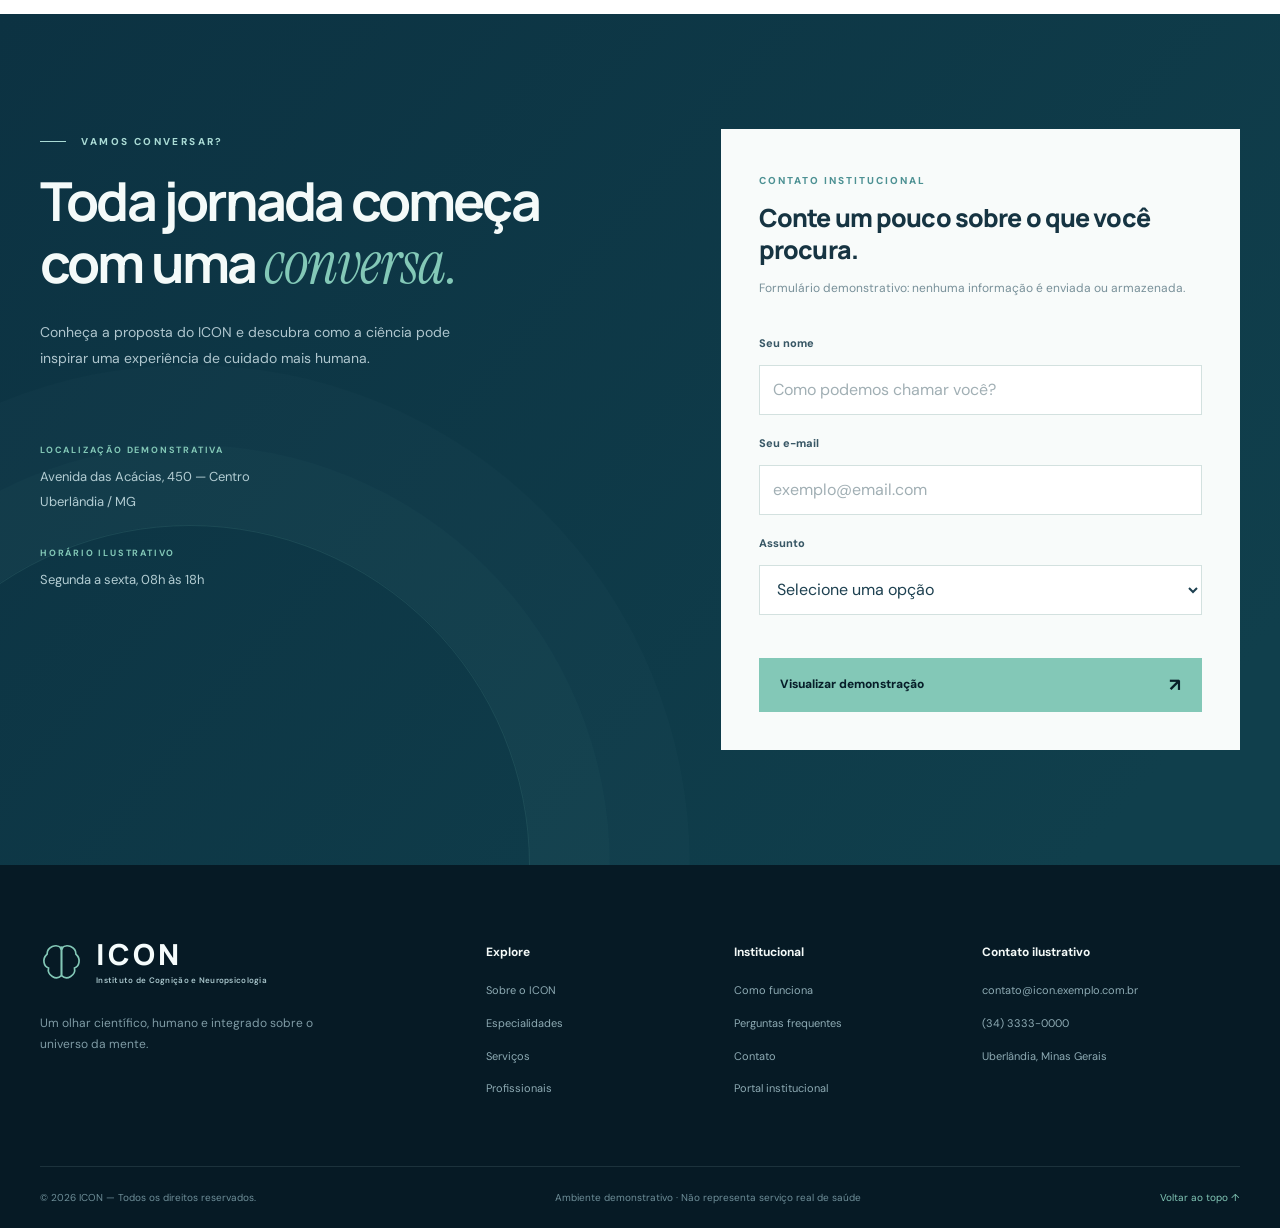
==== commit 68122d36: "chore(css): atualizar versão do CSS após revisão dos cartões e imagens" ====
--- a/index.html
+++ b/index.html
@@ -9,7 +9,7 @@
   <link rel="preconnect" href="https://fonts.googleapis.com">
   <link rel="preconnect" href="https://fonts.gstatic.com" crossorigin>
   <link href="https://fonts.googleapis.com/css2?family=DM+Sans:wght@400;500;600;700&family=Manrope:wght@400;500;600;700;800&family=Instrument+Serif:ital@0;1&display=swap" rel="stylesheet">
-  <link rel="stylesheet" href="icon.css?v=20261116-skeleton-polish">
+  <link rel="stylesheet" href="icon.css?v=20261116-content-audit">
   <script src="cerebro-hero.js?v=transparent-network-20261115" defer></script>
 </head>
 <body class="icon-page-home">
--- a/icon.css
+++ b/icon.css
@@ -6542,3 +6542,100 @@
     animation-duration: .01ms !important;
   }
 }
+
+
+/* ICON | auditoria de legibilidade, cartões e imagens — sem scripts */
+body.icon-page-home .about-image-frame {
+  position: relative;
+  overflow: hidden;
+  isolation: isolate;
+  background: radial-gradient(circle at 32% 26%, #cfeee8, transparent 45%), linear-gradient(140deg,#e6f3f0,#a8d2d6 58%,#568e9e);
+}
+body.icon-page-home .about-image-frame img {
+  display: block;
+  width: 100%;
+  height: 100%;
+  min-height: 380px;
+  max-width: 100%;
+  object-fit: cover;
+  object-position: center 42%;
+  border-radius: inherit;
+}
+body.icon-page-home .icon-photo-caption {
+  max-width: 430px;
+  margin: 12px 0 0;
+  color: #4d7180;
+  font-size: 12px;
+  line-height: 1.65;
+  font-weight: 500;
+}
+body.icon-page-home .person-art {
+  min-width: 0;
+  isolation: isolate;
+}
+body.icon-page-home .person-art span {
+  flex: none;
+  display: grid;
+  place-items: center;
+  aspect-ratio: 1;
+  line-height: 1;
+  max-width: calc(100% - 24px);
+  box-shadow: 0 10px 26px rgba(20,77,90,.1);
+}
+body.icon-page-home .person-info,
+body.icon-page-home .specialty-card,
+body.icon-page-home .service-card { min-width: 0; }
+body.icon-page-home .person-info :is(h3,p,small),
+body.icon-page-home .specialty-card :is(h3,p),
+body.icon-page-home .service-card :is(h3,p) {
+  overflow-wrap: anywhere;
+  text-wrap: pretty;
+}
+body.nojs-static .icon-section-context,
+body.nojs-static .icon-card-explainer {
+  color: #52717c;
+  font: 500 12px/1.7 Inter,system-ui,sans-serif;
+  max-width: 850px;
+}
+body.nojs-static .icon-section-context { margin: 9px 0 16px; }
+body.nojs-static .icon-card-explainer { margin: 7px 0 15px; }
+body.nojs-static .visual-panel-head :is(h3,p),
+body.nojs-static .visual-person-copy :is(strong,span,small),
+body.nojs-static .visual-info-grid :is(strong,span),
+body.nojs-static .visual-metric-label,
+body.nojs-static .academic-static-card :is(h2,p,td,th) {
+  overflow-wrap: anywhere;
+  white-space: normal;
+}
+body.nojs-static .visual-panel-head h3,
+body.nojs-static .visual-person-copy strong,
+body.nojs-static .visual-info-grid strong { color: #17465b; }
+body.nojs-static .visual-panel-head p,
+body.nojs-static .visual-person-copy span,
+body.nojs-static .visual-person-copy small {
+  color: #51727d;
+  opacity: 1;
+}
+body.nojs-static .visual-panel-head { min-width: 0; }
+body.nojs-static .visual-person,
+body.nojs-static .visual-profile,
+body.nojs-static .visual-appt-row,
+body.nojs-static .visual-metric { min-width: 0; }
+body.nojs-static .visual-avatar,
+body.nojs-static .visual-profile-avatar,
+body.nojs-static .visual-initials {
+  flex-shrink: 0;
+  display: grid;
+  place-items: center;
+  line-height: 1;
+  background: linear-gradient(145deg,#d4eee8,#b9d9e8);
+  color: #17465b;
+  border: 1px solid rgba(23,70,91,.11);
+}
+body.nojs-static .visual-chart-item small { color: #567786; font-weight: 700; }
+body.nojs-static .visual-chart-note { color: #547481; line-height: 1.6; }
+@media(max-width:700px) {
+ body.icon-page-home .about-image-frame img { min-height: 270px; max-height: 420px; }
+ body.nojs-static .academic-static-card { min-width: 0; }
+ body.nojs-static .visual-panel-head { flex-wrap: wrap; }
+}
